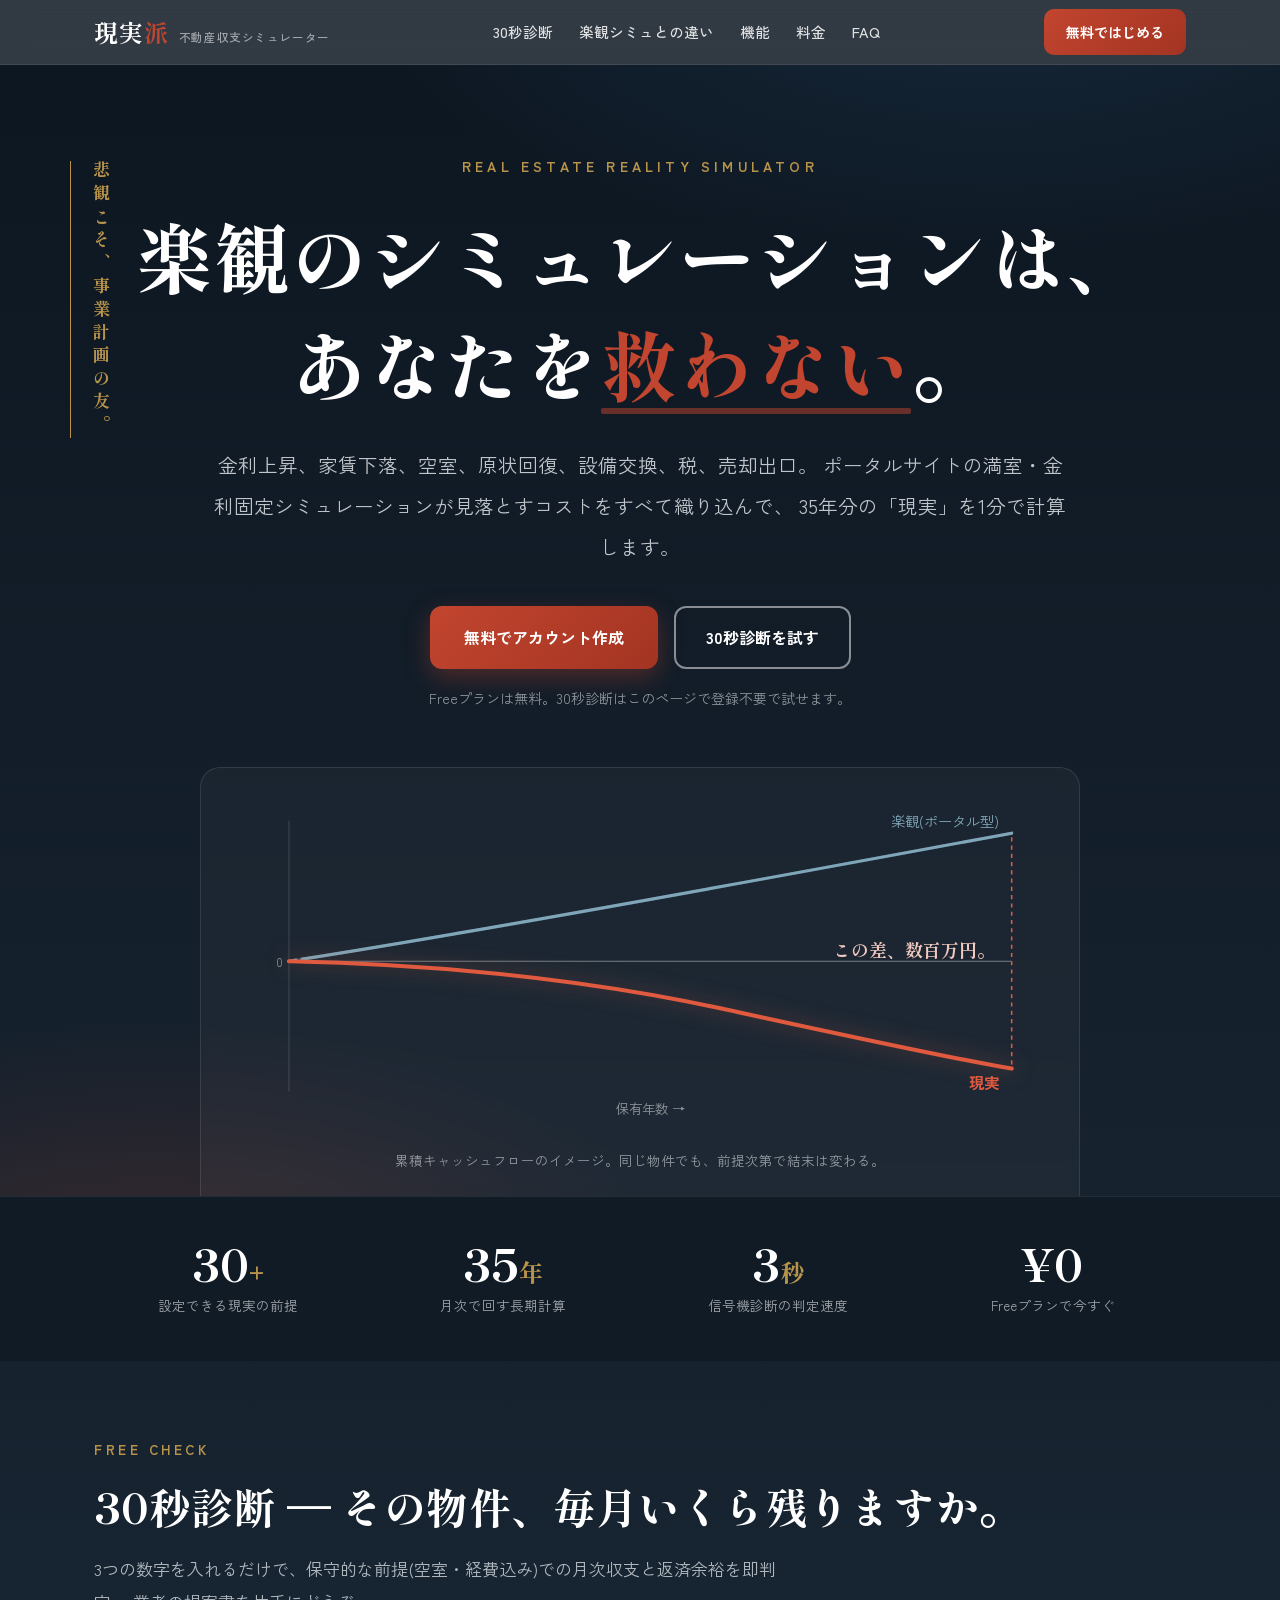
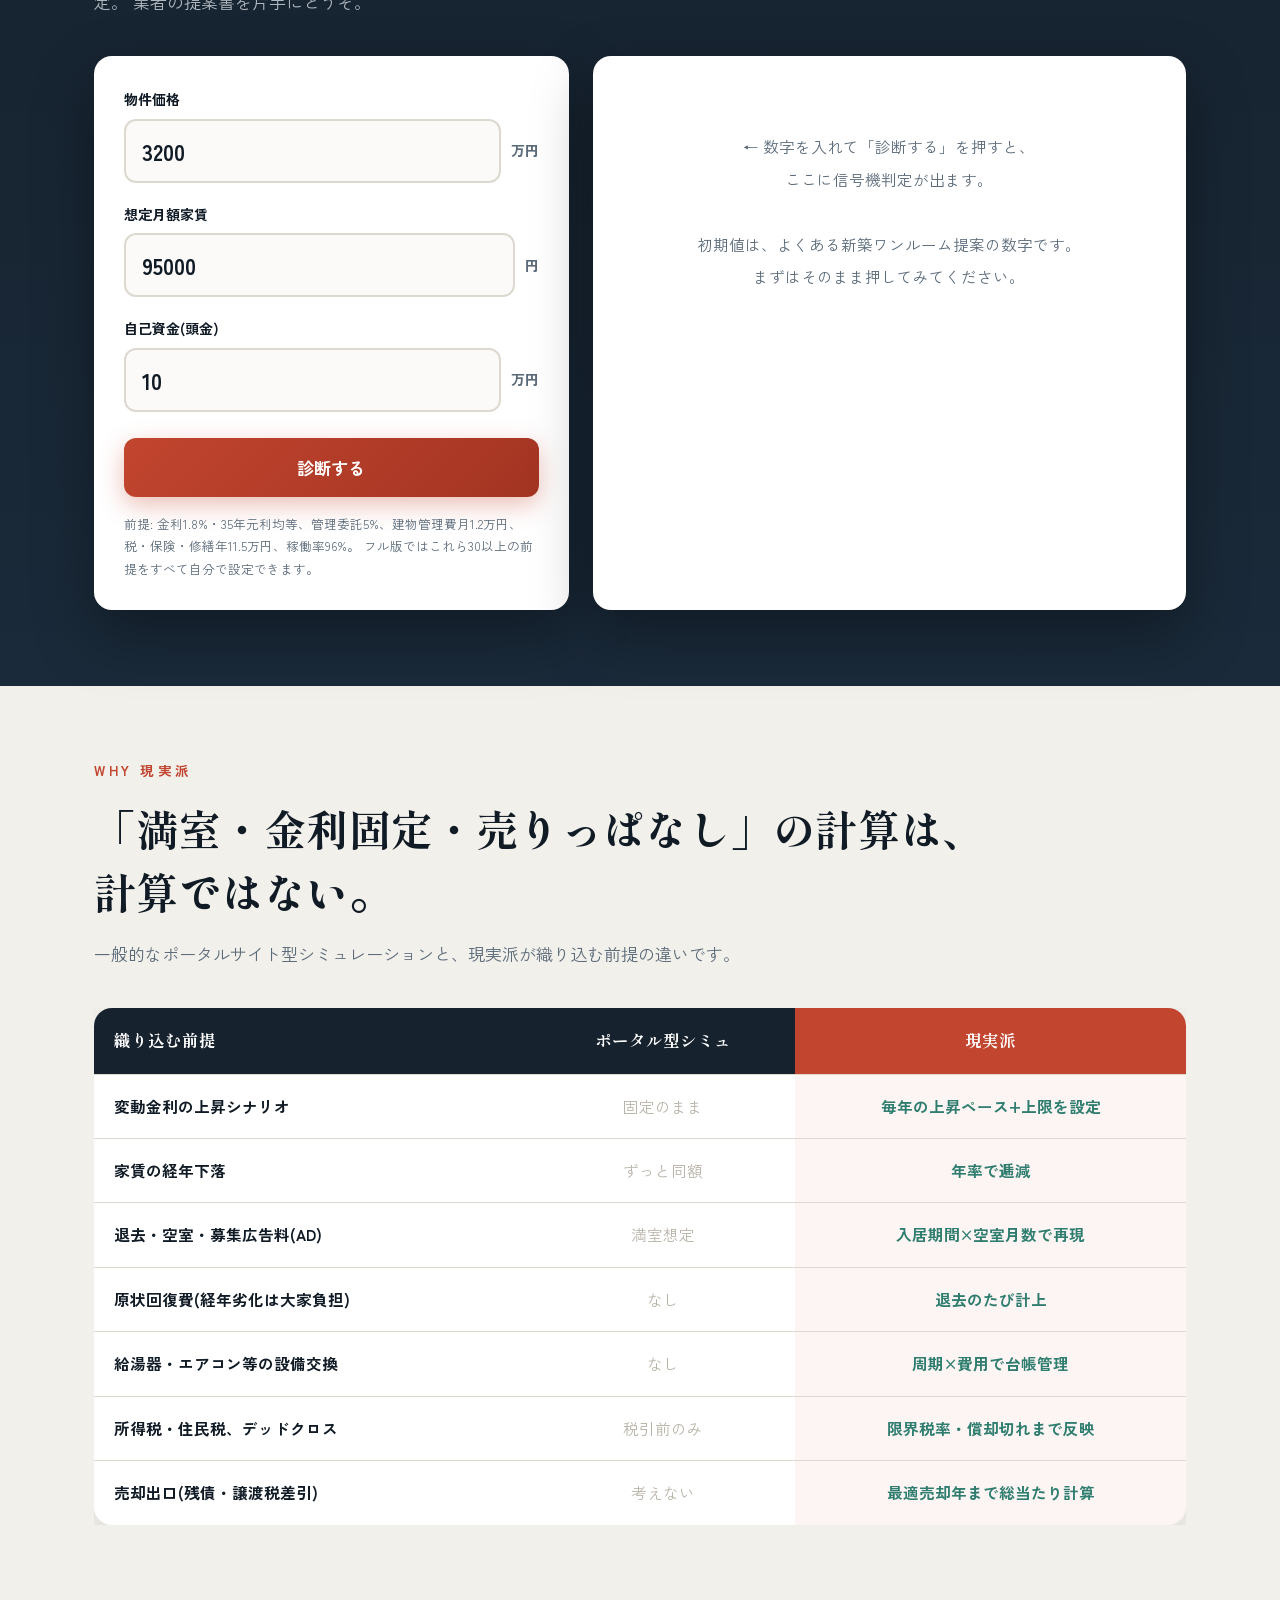
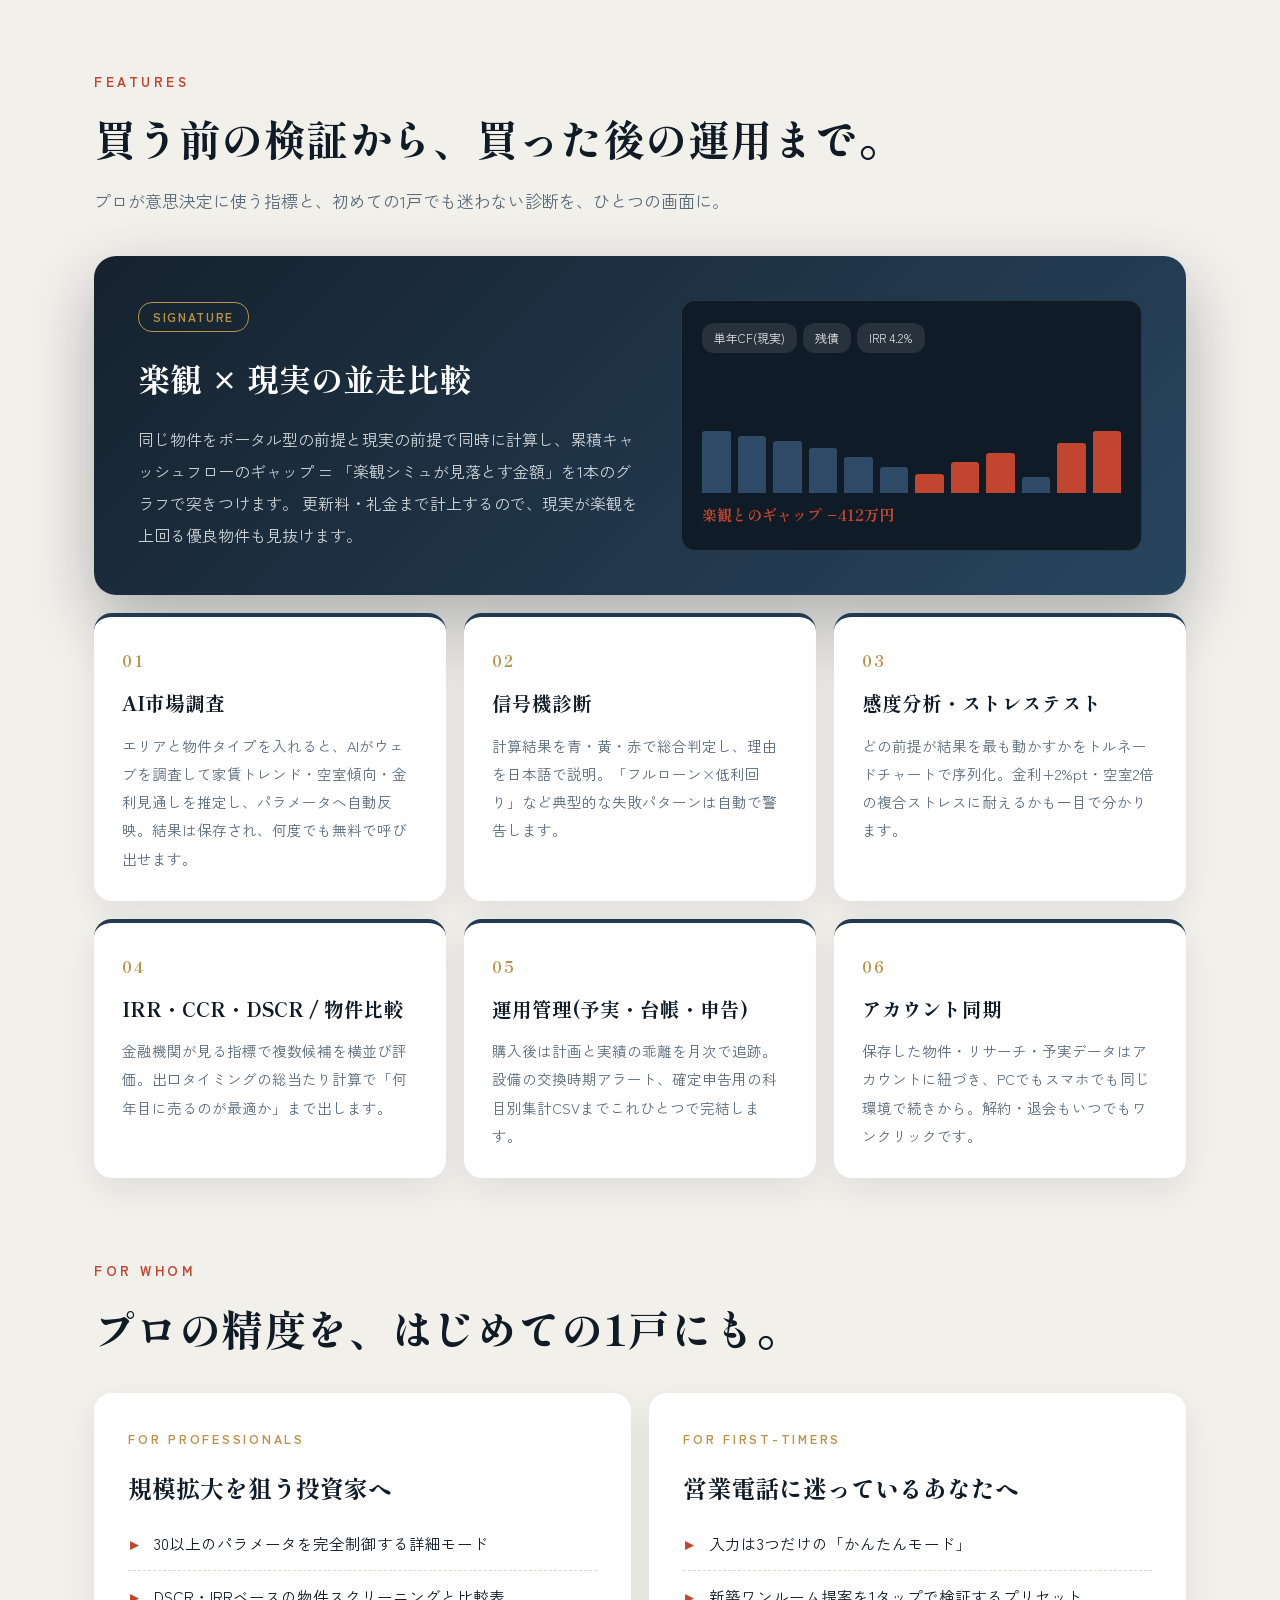
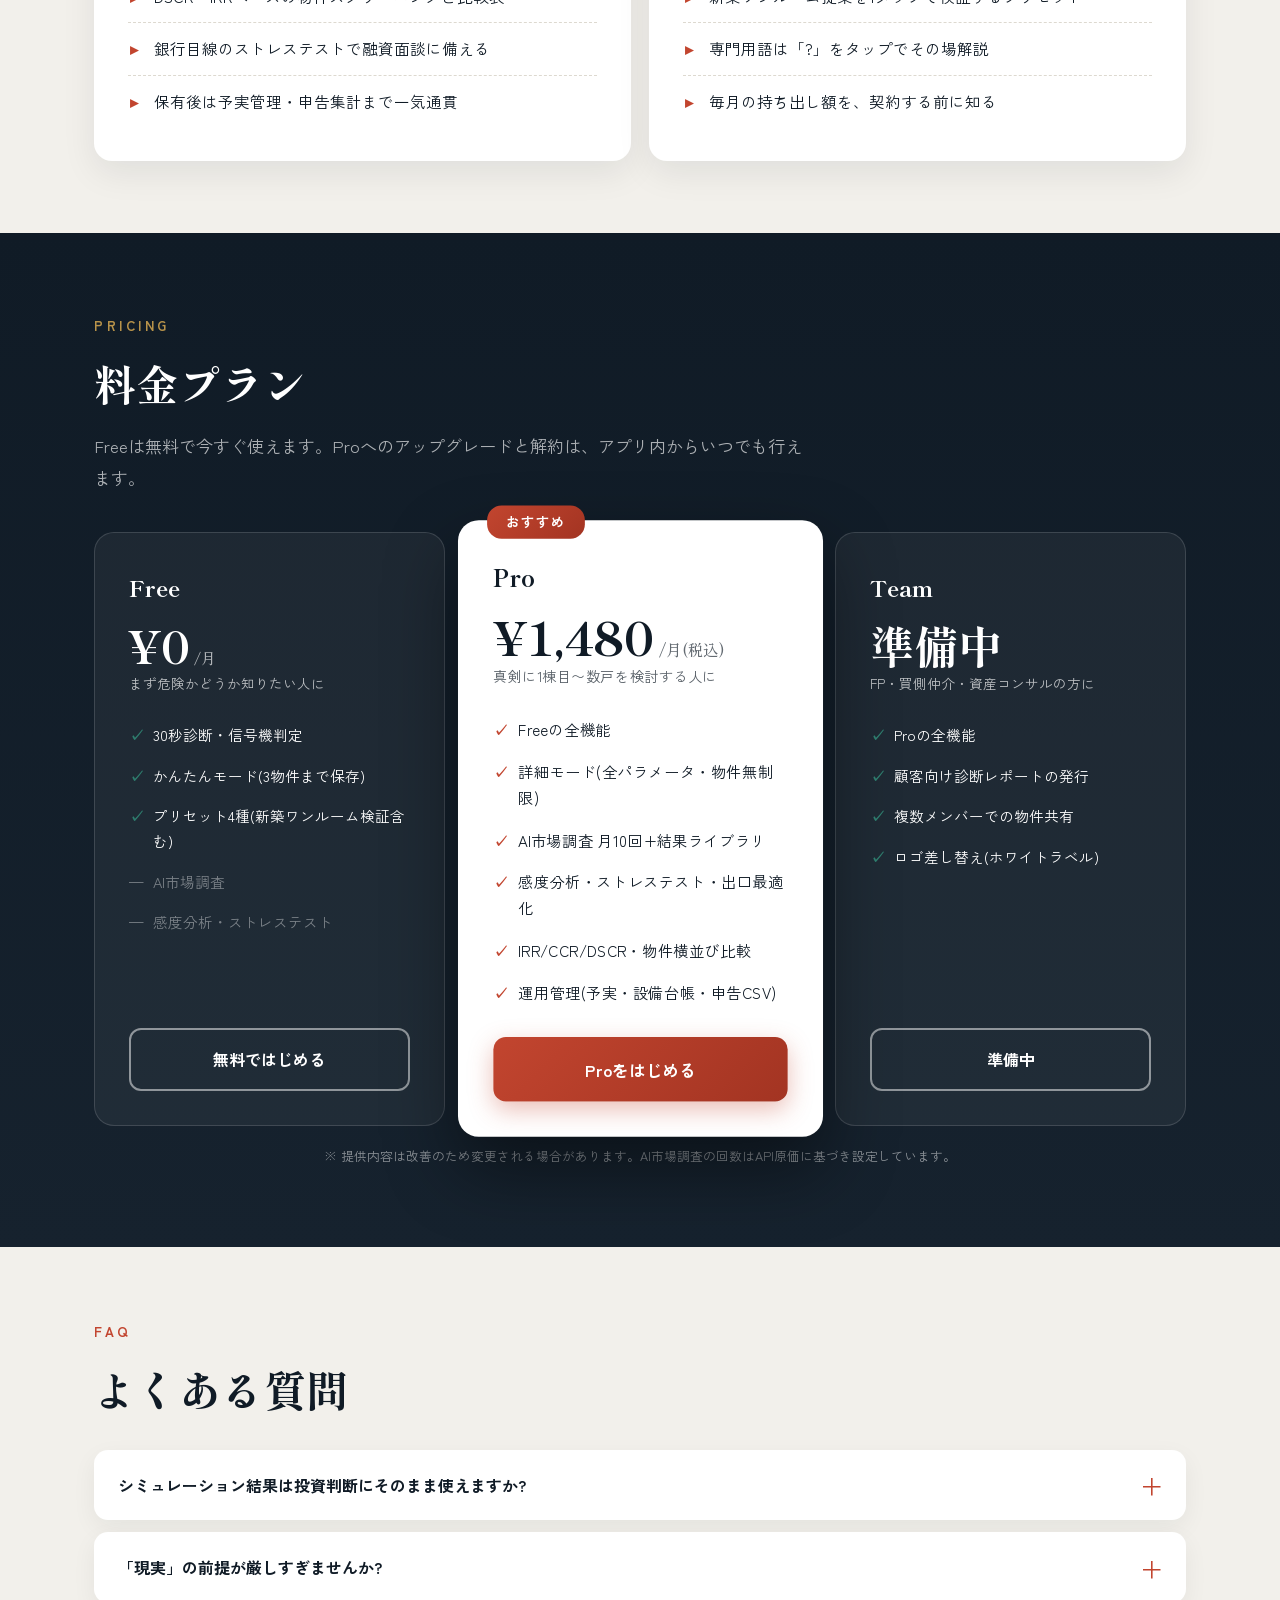
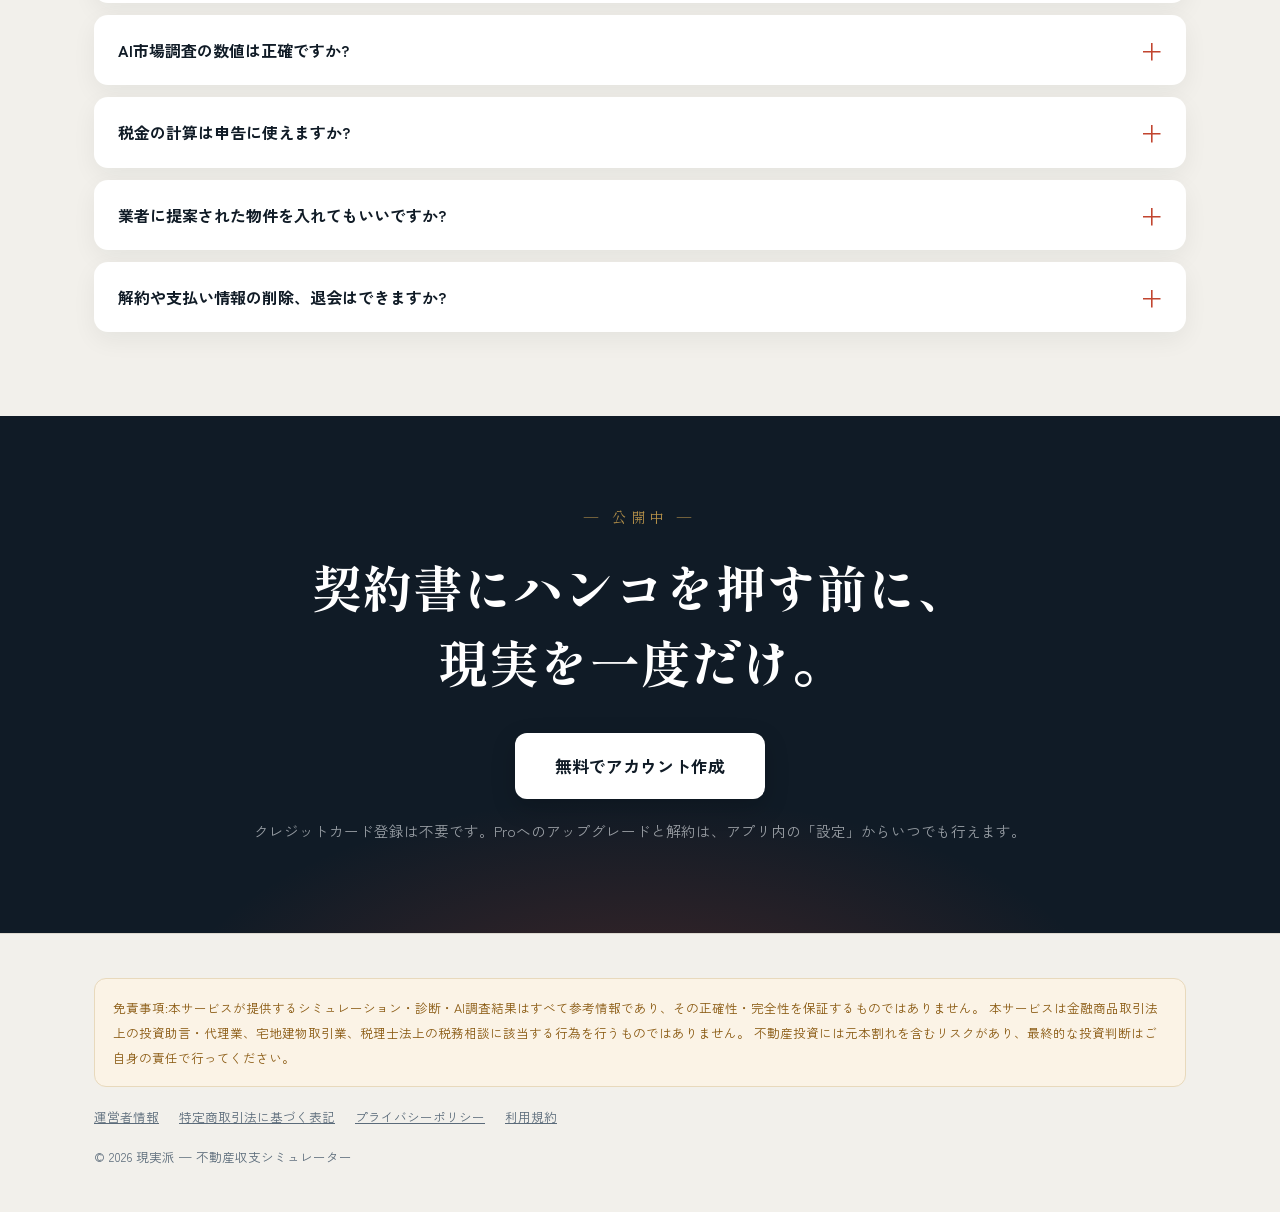
==== index.html @ a68878db "Add files via upload" ====
<!doctype html>
<html lang="ja">
<head>
<meta charset="utf-8">
<meta name="viewport" content="width=device-width, initial-scale=1">
<title>現実派 — 不動産投資の「現実」だけを計算するシミュレーター</title>
<meta name="description" content="金利上昇・家賃下落・空室・原状回復・設備交換・税・売却出口まで織り込んだ不動産投資シミュレーター。楽観シミュレーションが見落とす金額を可視化します。">
<link rel="preconnect" href="https://fonts.googleapis.com">
<link rel="preconnect" href="https://fonts.gstatic.com" crossorigin>
<link href="https://fonts.googleapis.com/css2?family=Shippori+Mincho:wght@600;700;800&family=Zen+Kaku+Gothic+New:wght@400;500;700;900&display=swap" rel="stylesheet">
<style>
:root{
  --paper:#F2F0EB; --card:#FFFFFF; --ink:#101B26; --ink2:#16222E; --sub:#5B6B7A;
  --line:#DDD9D0; --navy:#1F3A52; --red:#C2452F; --red2:#A33422; --nibi:#7FA6B8;
  --gold:#B8934A; --green:#2E7D6E; --warn:#8A5A12; --warnbg:#FBF3E6;
  --serif:"Shippori Mincho",serif;
  --sans:"Zen Kaku Gothic New","Hiragino Kaku Gothic ProN",sans-serif;
}
*,*::before,*::after{box-sizing:border-box;margin:0;padding:0}
html{scroll-behavior:smooth}
body{font-family:var(--sans);background:var(--paper);color:var(--ink);line-height:1.9;font-size:16.5px}
img,svg{max-width:100%}
a{color:var(--navy)}
.wrap{max-width:1140px;margin:0 auto;padding:0 24px}
.num{font-variant-numeric:tabular-nums}

/* ===== buttons ===== */
.btn{display:inline-block;border:none;cursor:pointer;text-decoration:none;text-align:center;
  font-family:var(--sans);font-weight:700;border-radius:12px;transition:transform .18s,box-shadow .18s,background .18s}
.btn:hover{transform:translateY(-2px)}
.btn:active{transform:translateY(0)}
.btn-r{background:linear-gradient(135deg,var(--red),var(--red2));color:#fff;
  padding:16px 34px;font-size:16px;box-shadow:0 8px 24px rgba(194,69,47,.35)}
.btn-r:hover{box-shadow:0 12px 32px rgba(194,69,47,.45)}
.btn-w{background:#fff;color:var(--ink);padding:16px 34px;font-size:16px;
  box-shadow:0 8px 24px rgba(0,0,0,.18)}
.btn-o{background:transparent;color:var(--ink);border:2px solid var(--ink);
  padding:14px 30px;font-size:16px}
.btn-od{background:transparent;color:#fff;border:2px solid rgba(255,255,255,.5);
  padding:14px 30px;font-size:16px}
.btn-od:hover{border-color:#fff}

/* ===== header ===== */
header{position:sticky;top:0;z-index:50;background:rgba(16,27,38,.85);
  backdrop-filter:blur(14px);border-bottom:1px solid rgba(255,255,255,.08)}
.hd{display:flex;align-items:center;justify-content:space-between;height:64px}
.logo{font-family:var(--serif);font-weight:800;font-size:24px;letter-spacing:.04em;
  color:#fff;text-decoration:none}
.logo b{color:var(--red)}
.logo small{font-size:11.5px;font-weight:500;color:rgba(255,255,255,.55);
  margin-left:10px;font-family:var(--sans);letter-spacing:.05em}
nav.menu{display:flex;gap:26px;font-size:14.5px}
nav.menu a{text-decoration:none;color:rgba(255,255,255,.85);font-weight:500}
nav.menu a:hover{color:#fff}
.hd .btn-r{padding:10px 22px;font-size:14px;box-shadow:none;border-radius:10px}
@media(max-width:820px){nav.menu{display:none}.logo small{display:none}}

/* ===== hero (dark) ===== */
.hero{position:relative;background:
  radial-gradient(1100px 500px at 78% -10%,rgba(31,58,82,.55),transparent 60%),
  radial-gradient(900px 480px at 12% 110%,rgba(194,69,47,.22),transparent 60%),
  linear-gradient(180deg,#0D1722 0%,var(--ink2) 100%);
  color:#F2F5F8;padding:88px 0 0;overflow:hidden}
.hero .wrap{position:relative;text-align:center}
.tate{position:absolute;left:0;top:8px;writing-mode:vertical-rl;font-family:var(--serif);
  font-weight:700;font-size:17px;letter-spacing:.36em;color:var(--gold);
  border-left:1px solid var(--gold);padding-left:14px}
.hero .eyebrow-h{font-size:14px;font-weight:700;letter-spacing:.3em;color:var(--gold);margin-bottom:22px}
h1{font-family:var(--serif);font-weight:800;font-size:clamp(38px,6.4vw,76px);
  line-height:1.42;letter-spacing:.02em;color:#fff}
h1 .x{color:var(--red);position:relative;white-space:nowrap}
h1 .x::after{content:"";position:absolute;left:0;right:0;bottom:.04em;height:.09em;
  background:var(--red);opacity:.5;border-radius:2px}
.hero .lead{margin:28px auto 0;color:rgba(242,245,248,.78);font-size:clamp(16px,1.7vw,19.5px);
  max-width:44em;line-height:2.1}
.hero-cta{margin-top:38px;display:flex;gap:16px;flex-wrap:wrap;justify-content:center}
.hero-note{margin-top:16px;font-size:14px;color:rgba(242,245,248,.55)}
.chart-stage{margin:56px auto 0;max-width:880px;background:rgba(255,255,255,.035);
  border:1px solid rgba(255,255,255,.1);border-radius:20px 20px 0 0;border-bottom:none;
  padding:28px 26px 0;backdrop-filter:blur(4px)}
.chart-stage figcaption{font-size:13.5px;color:rgba(242,245,248,.55);text-align:center;padding:12px 0 22px}
@media(max-width:900px){.tate{display:none}}

/* line draw animation */
.draw{stroke-dasharray:1200;stroke-dashoffset:1200;animation:draw 2.4s ease-out forwards}
.draw.d2{animation-delay:.5s}
@keyframes draw{to{stroke-dashoffset:0}}
.fadein{opacity:0;animation:fin .8s ease-out 2.6s forwards}
@keyframes fin{to{opacity:1}}
@media(prefers-reduced-motion:reduce){
  .draw,.draw.d2{animation:none;stroke-dashoffset:0}
  .fadein{animation:none;opacity:1}
  .rv{opacity:1 !important;transform:none !important}
}

/* ===== stats strip ===== */
.stats{background:var(--ink);color:#fff;border-top:1px solid rgba(255,255,255,.08)}
.stats .wrap{display:grid;grid-template-columns:repeat(4,1fr);gap:8px;padding:34px 24px}
.stat{text-align:center;padding:6px 8px}
.stat b{display:block;font-family:var(--serif);font-weight:800;
  font-size:clamp(30px,3.6vw,44px);color:#fff;line-height:1.2}
.stat b i{font-style:normal;color:var(--gold);font-size:.55em}
.stat span{font-size:13.5px;color:rgba(255,255,255,.6)}
@media(max-width:760px){.stats .wrap{grid-template-columns:repeat(2,1fr);row-gap:22px}}

/* ===== sections ===== */
section{padding:72px 0}
.eyebrow{font-size:13.5px;font-weight:700;letter-spacing:.26em;color:var(--red);margin-bottom:12px}
h2{font-family:var(--serif);font-weight:800;font-size:clamp(28px,3.8vw,42px);
  line-height:1.5;margin-bottom:16px;letter-spacing:.01em}
.sec-lead{color:var(--sub);max-width:42em;margin-bottom:38px;font-size:17px}
.rv{opacity:0;transform:translateY(18px);transition:opacity .7s ease,transform .7s ease}
.rv.in{opacity:1;transform:none}

/* ===== diagnosis ===== */
#shindan{background:linear-gradient(180deg,var(--ink2),#1A2A3A);color:#EAF0F5;padding:76px 0}
#shindan .eyebrow{color:var(--gold)}
#shindan h2{color:#fff}
#shindan .sec-lead{color:rgba(234,240,245,.72)}
.diag-grid{display:grid;grid-template-columns:1fr 1.25fr;gap:24px;align-items:stretch}
@media(max-width:860px){.diag-grid{grid-template-columns:1fr}}
.diag-form,.diag-result{background:#fff;color:var(--ink);border-radius:18px;padding:30px;
  box-shadow:0 24px 60px rgba(0,0,0,.35)}
.diag-form label{display:block;font-size:14px;font-weight:700;color:var(--ink);margin:18px 0 6px}
.diag-form label:first-of-type{margin-top:0}
.in-row{display:flex;align-items:center;gap:10px}
.in-row input{flex:1;font-family:var(--sans);font-size:22px;font-weight:700;padding:14px 16px;
  border:2px solid var(--line);border-radius:12px;background:#FBFAF8;color:var(--ink);
  font-variant-numeric:tabular-nums;width:100%}
.in-row input:focus{outline:none;border-color:var(--navy)}
.in-row span{font-size:14px;color:var(--sub);white-space:nowrap;font-weight:700}
.diag-form .btn{width:100%;margin-top:26px;padding:17px;font-size:17px}
.diag-form .asm{font-size:12.5px;color:var(--sub);margin-top:16px;line-height:1.8}
.lights{display:flex;gap:16px;align-items:center;margin-bottom:16px}
.light{width:40px;height:40px;border-radius:50%;background:#E8E4DC;border:1px solid var(--line);transition:all .3s}
.light.on-g{background:var(--green);box-shadow:0 0 0 6px rgba(46,125,110,.18)}
.light.on-y{background:#D99A2B;box-shadow:0 0 0 6px rgba(217,154,43,.18)}
.light.on-r{background:var(--red);box-shadow:0 0 0 6px rgba(194,69,47,.2)}
.verdict{font-family:var(--serif);font-weight:800;font-size:30px}
.diag-kpis{display:flex;gap:26px;flex-wrap:wrap;margin:16px 0;font-size:14px;color:var(--sub)}
.diag-kpis b{font-size:24px;display:block;margin-top:2px}
.diag-msg{font-size:15.5px;line-height:2}
.diag-flags{margin-top:12px;font-size:14px;line-height:2}
.diag-flags .f-r{color:var(--red);font-weight:700}
.diag-flags .f-y{color:var(--warn);font-weight:700}
.diag-more{margin-top:18px;padding-top:16px;border-top:1px dashed var(--line);font-size:13.5px;color:var(--sub)}
.diag-empty{color:var(--sub);font-size:15.5px;padding:44px 10px;text-align:center;line-height:2.1}

/* ===== compare table ===== */
.cmp{width:100%;border-collapse:collapse;background:var(--card);border-radius:18px;
  overflow:hidden;font-size:15.5px;box-shadow:0 16px 44px rgba(16,27,38,.1)}
.cmp th,.cmp td{padding:17px 20px;border-bottom:1px solid var(--line);text-align:center}
.cmp th{font-family:var(--serif);font-size:16.5px}
.cmp td:first-child,.cmp th:first-child{text-align:left;font-weight:700}
.cmp thead th{background:var(--ink2);color:#fff}
.cmp thead th.hl{background:var(--red);color:#fff}
.cmp .ok{color:var(--green);font-weight:700}
.cmp .ng{color:#B9B4A9}
.cmp td.hl{background:rgba(194,69,47,.05)}
.cmp tr:last-child td{border-bottom:none}

/* ===== features ===== */
.feat-hero{background:linear-gradient(135deg,var(--ink2) 0%,#28455F 100%);color:#fff;
  border-radius:22px;padding:44px;display:grid;grid-template-columns:1.1fr 1fr;gap:36px;
  align-items:center;box-shadow:0 26px 64px rgba(16,27,38,.3);margin-bottom:18px}
.feat-hero h3{font-family:var(--serif);font-size:clamp(24px,2.8vw,32px);font-weight:800;margin-bottom:14px}
.feat-hero p{font-size:16px;color:rgba(255,255,255,.78);line-height:2}
.feat-hero .tag{display:inline-block;font-size:12px;font-weight:700;color:var(--gold);
  border:1px solid var(--gold);border-radius:14px;padding:3px 14px;margin-bottom:16px;letter-spacing:.14em}
.mock{background:#0F1B26;border-radius:14px;padding:20px;border:1px solid rgba(255,255,255,.12)}
.mock .bar-row{display:flex;align-items:flex-end;gap:7px;height:120px;margin:14px 0 6px}
.mock .bar{flex:1;border-radius:3px 3px 0 0;background:#2E4A66}
.mock .bar.neg{background:var(--red)}
.mock .chip{display:inline-block;font-size:12px;padding:4px 12px;border-radius:12px;
  background:rgba(255,255,255,.1);margin:0 6px 6px 0;color:rgba(255,255,255,.85)}
.mock .gapline{font-family:var(--serif);color:var(--red);font-weight:700;font-size:15px;margin-top:8px}
@media(max-width:860px){.feat-hero{grid-template-columns:1fr;padding:30px}}
.feat-grid{display:grid;grid-template-columns:repeat(3,1fr);gap:18px}
@media(max-width:900px){.feat-grid{grid-template-columns:repeat(2,1fr)}}
@media(max-width:580px){.feat-grid{grid-template-columns:1fr}}
.feat{background:var(--card);border-radius:18px;padding:28px;
  box-shadow:0 12px 34px rgba(16,27,38,.08);border-top:4px solid var(--navy);
  transition:transform .2s,box-shadow .2s}
.feat:hover{transform:translateY(-4px);box-shadow:0 20px 44px rgba(16,27,38,.14)}
.feat .no{font-family:var(--serif);font-weight:800;font-size:15px;color:var(--gold);letter-spacing:.1em}
.feat h3{font-family:var(--serif);font-size:19.5px;margin:8px 0 10px;font-weight:800}
.feat p{font-size:14.5px;color:var(--sub);line-height:1.95}

/* ===== audience ===== */
.aud{display:grid;grid-template-columns:1fr 1fr;gap:18px}
@media(max-width:780px){.aud{grid-template-columns:1fr}}
.aud-card{background:var(--card);border-radius:18px;padding:34px;
  box-shadow:0 12px 34px rgba(16,27,38,.08)}
.aud-card h3{font-family:var(--serif);font-size:24px;margin-bottom:8px;font-weight:800}
.aud-card .who{font-size:12.5px;font-weight:700;letter-spacing:.22em;color:var(--gold);margin-bottom:14px}
.aud-card ul{list-style:none;font-size:15.5px}
.aud-card li{padding:11px 0 11px 26px;position:relative;border-bottom:1px dashed var(--line)}
.aud-card li:last-child{border-bottom:none}
.aud-card li::before{content:"▸";position:absolute;left:2px;color:var(--red);font-weight:700}

/* ===== pricing (dark) ===== */
#ryokin{background:linear-gradient(180deg,var(--ink) 0%,var(--ink2) 100%);color:#fff;padding:80px 0}
#ryokin .eyebrow{color:var(--gold)}
#ryokin h2{color:#fff}
#ryokin .sec-lead{color:rgba(255,255,255,.65)}
.price-grid{display:grid;grid-template-columns:repeat(3,1fr);gap:20px;align-items:stretch}
@media(max-width:860px){.price-grid{grid-template-columns:1fr;max-width:460px;margin:0 auto}}
.plan{background:rgba(255,255,255,.05);border:1px solid rgba(255,255,255,.14);
  border-radius:20px;padding:34px;display:flex;flex-direction:column;color:#fff}
.plan.featured{background:#fff;color:var(--ink);border:none;position:relative;
  box-shadow:0 30px 70px rgba(0,0,0,.45);transform:scale(1.04)}
.plan.featured::before{content:"おすすめ";position:absolute;top:-14px;left:28px;
  background:linear-gradient(135deg,var(--red),var(--red2));color:#fff;font-size:12.5px;
  font-weight:700;padding:4px 18px;border-radius:14px;letter-spacing:.12em}
.plan h3{font-family:var(--serif);font-size:22px;font-weight:800}
.plan .pr{font-family:var(--serif);font-weight:800;font-size:44px;margin:12px 0 2px;line-height:1.1}
.plan .pr small{font-size:15px;font-weight:500;opacity:.65}
.plan .for{font-size:13.5px;opacity:.7;margin-bottom:18px}
.plan ul{list-style:none;font-size:14.5px;flex:1}
.plan li{padding:8px 0 8px 24px;position:relative;line-height:1.7}
.plan li::before{content:"✓";position:absolute;left:0;color:var(--green);font-weight:900}
.plan.featured li::before{color:var(--red)}
.plan li.no{opacity:.4}
.plan li.no::before{content:"—";color:currentColor}
.plan .btn{margin-top:22px}
.price-note{font-size:12.5px;color:rgba(255,255,255,.5);margin-top:18px;text-align:center}

/* ===== faq ===== */
.faq details{background:var(--card);border-radius:14px;margin-bottom:12px;overflow:hidden;
  box-shadow:0 8px 24px rgba(16,27,38,.06)}
.faq summary{cursor:pointer;padding:20px 24px;font-weight:700;font-size:16px;list-style:none;
  position:relative;padding-right:48px}
.faq summary::after{content:"+";position:absolute;right:22px;top:50%;transform:translateY(-50%);
  font-size:26px;color:var(--red);font-weight:400}
.faq details[open] summary::after{content:"−"}
.faq .a{padding:0 24px 20px;font-size:15px;color:var(--sub);line-height:2}

/* ===== cta band ===== */
#join{background:
  radial-gradient(800px 400px at 50% 120%,rgba(194,69,47,.28),transparent 60%),
  var(--ink);color:#F2F5F8;text-align:center;padding:88px 0}
#join h2{color:#fff;font-size:clamp(30px,4.4vw,50px)}
#join .tate-h{font-family:var(--serif);color:var(--gold);letter-spacing:.34em;font-size:14px;margin-bottom:18px}
.join-form{display:flex;gap:12px;justify-content:center;margin-top:34px;flex-wrap:wrap}
.join-msg{font-size:14.5px;margin-top:18px;color:rgba(242,245,248,.6)}

/* ===== footer ===== */
footer{border-top:1px solid var(--line);padding:44px 0;font-size:12.5px;color:var(--sub)}
footer .links{display:flex;gap:20px;margin-bottom:16px;flex-wrap:wrap}
footer .links a{color:var(--sub)}
footer .disc{background:var(--warnbg);border:1px solid #E8D9BC;color:var(--warn);
  border-radius:12px;padding:16px 18px;line-height:2;margin-bottom:18px}
</style>
</head>
<body>

<header>
  <div class="wrap hd">
    <a class="logo" href="#">現実<b>派</b><small>不動産収支シミュレーター</small></a>
    <nav class="menu">
      <a href="#shindan">30秒診断</a>
      <a href="#chigai">楽観シミュとの違い</a>
      <a href="#kinou">機能</a>
      <a href="#ryokin">料金</a>
      <a href="#faq">FAQ</a>
    </nav>
    <a class="btn btn-r" href="https://realsim-app.vercel.app">無料ではじめる</a>
  </div>
</header>

<!-- hero -->
<div class="hero">
  <div class="wrap">
    <div class="tate">悲観こそ、事業計画の友。</div>
    <p class="eyebrow-h">REAL ESTATE REALITY SIMULATOR</p>
    <h1>楽観のシミュレーションは、<br>あなたを<span class="x">救わない</span>。</h1>
    <p class="lead">金利上昇、家賃下落、空室、原状回復、設備交換、税、売却出口。
    ポータルサイトの満室・金利固定シミュレーションが見落とすコストをすべて織り込んで、
    35年分の「現実」を1分で計算します。</p>
    <div class="hero-cta">
      <a class="btn btn-r" href="https://realsim-app.vercel.app">無料でアカウント作成</a>
      <a class="btn btn-od" href="#shindan">30秒診断を試す</a>
    </div>
    <p class="hero-note">Freeプランは無料。30秒診断はこのページで登録不要で試せます。</p>
    <figure class="chart-stage">
      <svg viewBox="0 0 800 320" role="img" aria-label="楽観シナリオと現実シナリオの累積キャッシュフローが年々乖離していくグラフ">
        <line x1="60" y1="160" x2="760" y2="160" stroke="rgba(255,255,255,.4)" stroke-width="1"/>
        <line x1="60" y1="24"  x2="60"  y2="286" stroke="rgba(255,255,255,.15)" stroke-width="1"/>
        <text x="54" y="166" font-size="12" fill="rgba(255,255,255,.5)" text-anchor="end">0</text>
        <text x="410" y="308" font-size="13" fill="rgba(255,255,255,.5)" text-anchor="middle">保有年数 →</text>
        <path class="draw" d="M60,160 C240,132 480,88 760,36" fill="none"
              stroke="#7FA6B8" stroke-width="3" stroke-linecap="round" style="stroke-dasharray:7 6,1200"/>
        <path class="draw" d="M60,160 C240,132 480,88 760,36" fill="none"
              stroke="#7FA6B8" stroke-width="3" stroke-linecap="round" opacity=".3"/>
        <path class="draw d2" d="M60,160 C200,163 340,176 480,206 C590,230 690,252 760,264" fill="none"
              stroke="#E05A40" stroke-width="4" stroke-linecap="round"
              style="filter:drop-shadow(0 0 10px rgba(224,90,64,.5))"/>
        <g class="fadein">
          <line x1="760" y1="40" x2="760" y2="260" stroke="#E05A40" stroke-width="1.5" stroke-dasharray="4 4"/>
          <text x="748" y="30" font-size="14" fill="#7FA6B8" text-anchor="end">楽観(ポータル型)</text>
          <text x="748" y="284" font-size="15" fill="#E05A40" text-anchor="end" font-weight="700">現実</text>
          <text x="744" y="156" font-size="17" fill="#F2C9C0" text-anchor="end"
                font-family="Shippori Mincho,serif" font-weight="700">この差、数百万円。</text>
        </g>
      </svg>
      <figcaption>累積キャッシュフローのイメージ。同じ物件でも、前提次第で結末は変わる。</figcaption>
    </figure>
  </div>
</div>

<!-- stats -->
<div class="stats">
  <div class="wrap">
    <div class="stat rv"><b>30<i>+</i></b><span>設定できる現実の前提</span></div>
    <div class="stat rv"><b>35<i>年</i></b><span>月次で回す長期計算</span></div>
    <div class="stat rv"><b>3<i>秒</i></b><span>信号機診断の判定速度</span></div>
    <div class="stat rv"><b>¥0</b><span>Freeプランで今すぐ</span></div>
  </div>
</div>

<!-- 30秒診断 -->
<section id="shindan">
  <div class="wrap">
    <p class="eyebrow rv">FREE CHECK</p>
    <h2 class="rv">30秒診断 — その物件、毎月いくら残りますか。</h2>
    <p class="sec-lead rv">3つの数字を入れるだけで、保守的な前提(空室・経費込み)での月次収支と返済余裕を即判定。
    業者の提案書を片手にどうぞ。</p>
    <div class="diag-grid rv">
      <div class="diag-form">
        <label for="d-price">物件価格</label>
        <div class="in-row"><input id="d-price" type="number" value="3200" step="50" min="100" autocomplete="off"><span>万円</span></div>
        <label for="d-rent">想定月額家賃</label>
        <div class="in-row"><input id="d-rent" type="number" value="95000" step="1000" min="10000" autocomplete="off"><span>円</span></div>
        <label for="d-down">自己資金(頭金)</label>
        <div class="in-row"><input id="d-down" type="number" value="10" step="50" min="0" autocomplete="off"><span>万円</span></div>
        <button class="btn btn-r" id="d-run">診断する</button>
        <p class="asm">前提: 金利1.8%・35年元利均等、管理委託5%、建物管理費月1.2万円、税・保険・修繕年11.5万円、稼働率96%。
        フル版ではこれら30以上の前提をすべて自分で設定できます。</p>
      </div>
      <div class="diag-result" id="d-result">
        <div class="diag-empty">← 数字を入れて「診断する」を押すと、<br>ここに信号機判定が出ます。<br><br>
        初期値は、よくある新築ワンルーム提案の数字です。<br>まずはそのまま押してみてください。</div>
      </div>
    </div>
  </div>
</section>

<!-- 違い -->
<section id="chigai">
  <div class="wrap">
    <p class="eyebrow rv">WHY 現実派</p>
    <h2 class="rv">「満室・金利固定・売りっぱなし」の計算は、<br>計算ではない。</h2>
    <p class="sec-lead rv">一般的なポータルサイト型シミュレーションと、現実派が織り込む前提の違いです。</p>
    <div class="rv" style="overflow-x:auto">
      <table class="cmp">
        <thead><tr><th style="width:40%">織り込む前提</th><th>ポータル型シミュ</th><th class="hl">現実派</th></tr></thead>
        <tbody>
          <tr><td>変動金利の上昇シナリオ</td><td class="ng">固定のまま</td><td class="ok hl">毎年の上昇ペース+上限を設定</td></tr>
          <tr><td>家賃の経年下落</td><td class="ng">ずっと同額</td><td class="ok hl">年率で逓減</td></tr>
          <tr><td>退去・空室・募集広告料(AD)</td><td class="ng">満室想定</td><td class="ok hl">入居期間×空室月数で再現</td></tr>
          <tr><td>原状回復費(経年劣化は大家負担)</td><td class="ng">なし</td><td class="ok hl">退去のたび計上</td></tr>
          <tr><td>給湯器・エアコン等の設備交換</td><td class="ng">なし</td><td class="ok hl">周期×費用で台帳管理</td></tr>
          <tr><td>所得税・住民税、デッドクロス</td><td class="ng">税引前のみ</td><td class="ok hl">限界税率・償却切れまで反映</td></tr>
          <tr><td>売却出口(残債・譲渡税差引)</td><td class="ng">考えない</td><td class="ok hl">最適売却年まで総当たり計算</td></tr>
        </tbody>
      </table>
    </div>
  </div>
</section>

<!-- 機能 -->
<section id="kinou">
  <div class="wrap">
    <p class="eyebrow rv">FEATURES</p>
    <h2 class="rv">買う前の検証から、買った後の運用まで。</h2>
    <p class="sec-lead rv">プロが意思決定に使う指標と、初めての1戸でも迷わない診断を、ひとつの画面に。</p>

    <div class="feat-hero rv">
      <div>
        <span class="tag">SIGNATURE</span>
        <h3>楽観 × 現実の並走比較</h3>
        <p>同じ物件をポータル型の前提と現実の前提で同時に計算し、累積キャッシュフローのギャップ =
        「楽観シミュが見落とす金額」を1本のグラフで突きつけます。
        更新料・礼金まで計上するので、現実が楽観を上回る優良物件も見抜けます。</p>
      </div>
      <div class="mock" aria-hidden="true">
        <span class="chip">単年CF(現実)</span><span class="chip">残債</span><span class="chip num">IRR 4.2%</span>
        <div class="bar-row">
          <div class="bar" style="height:52%"></div><div class="bar" style="height:48%"></div>
          <div class="bar" style="height:44%"></div><div class="bar" style="height:38%"></div>
          <div class="bar" style="height:30%"></div><div class="bar" style="height:22%"></div>
          <div class="bar neg" style="height:16%"></div><div class="bar neg" style="height:26%"></div>
          <div class="bar neg" style="height:34%"></div><div class="bar" style="height:14%"></div>
          <div class="bar neg" style="height:42%"></div><div class="bar neg" style="height:52%"></div>
        </div>
        <div class="gapline">楽観とのギャップ −412万円</div>
      </div>
    </div>

    <div class="feat-grid">
      <div class="feat rv"><span class="no">01</span><h3>AI市場調査</h3>
        <p>エリアと物件タイプを入れると、AIがウェブを調査して家賃トレンド・空室傾向・金利見通しを推定し、パラメータへ自動反映。結果は保存され、何度でも無料で呼び出せます。</p></div>
      <div class="feat rv"><span class="no">02</span><h3>信号機診断</h3>
        <p>計算結果を青・黄・赤で総合判定し、理由を日本語で説明。「フルローン×低利回り」など典型的な失敗パターンは自動で警告します。</p></div>
      <div class="feat rv"><span class="no">03</span><h3>感度分析・ストレステスト</h3>
        <p>どの前提が結果を最も動かすかをトルネードチャートで序列化。金利+2%pt・空室2倍の複合ストレスに耐えるかも一目で分かります。</p></div>
      <div class="feat rv"><span class="no">04</span><h3>IRR・CCR・DSCR / 物件比較</h3>
        <p>金融機関が見る指標で複数候補を横並び評価。出口タイミングの総当たり計算で「何年目に売るのが最適か」まで出します。</p></div>
      <div class="feat rv"><span class="no">05</span><h3>運用管理(予実・台帳・申告)</h3>
        <p>購入後は計画と実績の乖離を月次で追跡。設備の交換時期アラート、確定申告用の科目別集計CSVまでこれひとつで完結します。</p></div>
      <div class="feat rv"><span class="no">06</span><h3>アカウント同期</h3>
        <p>保存した物件・リサーチ・予実データはアカウントに紐づき、PCでもスマホでも同じ環境で続きから。解約・退会もいつでもワンクリックです。</p></div>
    </div>
  </div>
</section>

<!-- audience -->
<section style="padding-top:8px">
  <div class="wrap">
    <p class="eyebrow rv">FOR WHOM</p>
    <h2 class="rv">プロの精度を、はじめての1戸にも。</h2>
    <div class="aud" style="margin-top:34px">
      <div class="aud-card rv">
        <p class="who">FOR PROFESSIONALS</p>
        <h3>規模拡大を狙う投資家へ</h3>
        <ul>
          <li>30以上のパラメータを完全制御する詳細モード</li>
          <li>DSCR・IRRベースの物件スクリーニングと比較表</li>
          <li>銀行目線のストレステストで融資面談に備える</li>
          <li>保有後は予実管理・申告集計まで一気通貫</li>
        </ul>
      </div>
      <div class="aud-card rv">
        <p class="who">FOR FIRST-TIMERS</p>
        <h3>営業電話に迷っているあなたへ</h3>
        <ul>
          <li>入力は3つだけの「かんたんモード」</li>
          <li>新築ワンルーム提案を1タップで検証するプリセット</li>
          <li>専門用語は「?」をタップでその場解説</li>
          <li>毎月の持ち出し額を、契約する前に知る</li>
        </ul>
      </div>
    </div>
  </div>
</section>

<!-- pricing -->
<section id="ryokin">
  <div class="wrap">
    <p class="eyebrow rv">PRICING</p>
    <h2 class="rv">料金プラン</h2>
    <p class="sec-lead rv">Freeは無料で今すぐ使えます。Proへのアップグレードと解約は、アプリ内からいつでも行えます。</p>
    <div class="price-grid">
      <div class="plan rv">
        <h3>Free</h3>
        <p class="pr">¥0<small> /月</small></p>
        <p class="for">まず危険かどうか知りたい人に</p>
        <ul>
          <li>30秒診断・信号機判定</li>
          <li>かんたんモード(3物件まで保存)</li>
          <li>プリセット4種(新築ワンルーム検証含む)</li>
          <li class="no">AI市場調査</li>
          <li class="no">感度分析・ストレステスト</li>
        </ul>
        <a class="btn btn-od" href="https://realsim-app.vercel.app">無料ではじめる</a>
      </div>
      <div class="plan featured rv">
        <h3>Pro</h3>
        <p class="pr">¥1,480<small> /月(税込)</small></p>
        <p class="for">真剣に1棟目〜数戸を検討する人に</p>
        <ul>
          <li>Freeの全機能</li>
          <li>詳細モード(全パラメータ・物件無制限)</li>
          <li>AI市場調査 月10回+結果ライブラリ</li>
          <li>感度分析・ストレステスト・出口最適化</li>
          <li>IRR/CCR/DSCR・物件横並び比較</li>
          <li>運用管理(予実・設備台帳・申告CSV)</li>
        </ul>
        <a class="btn btn-r" href="https://realsim-app.vercel.app">Proをはじめる</a>
      </div>
      <div class="plan rv">
        <h3>Team</h3>
        <p class="pr">準備中</p>
        <p class="for">FP・買側仲介・資産コンサルの方に</p>
        <ul>
          <li>Proの全機能</li>
          <li>顧客向け診断レポートの発行</li>
          <li>複数メンバーでの物件共有</li>
          <li>ロゴ差し替え(ホワイトラベル)</li>
        </ul>
        <a class="btn btn-od" href="#join">準備中</a>
      </div>
    </div>
    <p class="price-note rv">※ 提供内容は改善のため変更される場合があります。AI市場調査の回数はAPI原価に基づき設定しています。</p>
  </div>
</section>

<!-- faq -->
<section id="faq">
  <div class="wrap">
    <p class="eyebrow rv">FAQ</p>
    <h2 class="rv">よくある質問</h2>
    <div class="faq rv" style="margin-top:30px">
      <details>
        <summary>シミュレーション結果は投資判断にそのまま使えますか?</summary>
        <p class="a">いいえ。本サービスはユーザーが設定した前提に基づく試算を提供するもので、特定の物件の購入を推奨・助言するものではありません。実際の投資判断は、レントロール・登記・管理規約・重要事項調査報告書などの一次資料を確認のうえ、ご自身の責任で行ってください。</p>
      </details>
      <details>
        <summary>「現実」の前提が厳しすぎませんか?</summary>
        <p class="a">前提はすべて自分で変更できます。現実派の初期値は「この条件でも黒字なら買える」という保守側に寄せてあり、楽観側に外れた入力には注意が表示されます。厳しめの前提で生き残る物件だけを買う、が私たちの思想です。</p>
      </details>
      <details>
        <summary>AI市場調査の数値は正確ですか?</summary>
        <p class="a">AIがウェブ上の公開情報を調査して推定した参考値であり、正確性を保証するものではありません。推定根拠の要約と参照元を併記しますので、妥当性を確認のうえご利用ください。</p>
      </details>
      <details>
        <summary>税金の計算は申告に使えますか?</summary>
        <p class="a">税計算は限界税率による簡易計算で、個別の税務相談・税務代理に代わるものではありません。申告にあたっては税理士または税務署にご確認ください。科目別集計CSVは、その準備を楽にするための機能です。</p>
      </details>
      <details>
        <summary>業者に提案された物件を入れてもいいですか?</summary>
        <p class="a">むしろそのために作りました。提案書の物件価格・想定家賃・頭金を30秒診断に入れるだけで、毎月の持ち出しの有無と返済余裕が分かります。契約前に、一度だけ立ち止まってください。</p>
      </details>
      <details>
        <summary>解約や支払い情報の削除、退会はできますか?</summary>
        <p class="a">はい。アプリにログイン後、ヘッダーの「設定」から、サブスクリプションの解約・支払い方法(カード情報)の変更や削除・パスワード変更・アカウントの完全削除がいつでも行えます。解約後も現在の請求期間の終了まではPro機能をご利用いただけます。</p>
      </details>
    </div>
  </div>
</section>

<!-- join -->
<section id="join">
  <div class="wrap">
    <p class="tate-h">― 公開中 ―</p>
    <h2>契約書にハンコを押す前に、<br>現実を一度だけ。</h2>
    <div class="join-form">
      <a class="btn btn-w" href="https://realsim-app.vercel.app" style="font-size:17px;padding:17px 40px">無料でアカウント作成</a>
    </div>
    <p class="join-msg">クレジットカード登録は不要です。Proへのアップグレードと解約は、アプリ内の「設定」からいつでも行えます。</p>
  </div>
</section>

<footer>
  <div class="wrap">
    <div class="disc">
      免責事項:本サービスが提供するシミュレーション・診断・AI調査結果はすべて参考情報であり、その正確性・完全性を保証するものではありません。
      本サービスは金融商品取引法上の投資助言・代理業、宅地建物取引業、税理士法上の税務相談に該当する行為を行うものではありません。
      不動産投資には元本割れを含むリスクがあり、最終的な投資判断はご自身の責任で行ってください。
    </div>
    <div class="links">
      <a href="#">運営者情報</a><a href="#">特定商取引法に基づく表記</a><a href="#">プライバシーポリシー</a><a href="#">利用規約</a>
    </div>
    <p>© 2026 現実派 — 不動産収支シミュレーター</p>
  </div>
</footer>

<script>
/* ---------- 30秒診断 ---------- */
(function(){
  const fmt = n => Math.round(n).toLocaleString();
  const run = () => {
    const price = (parseFloat(document.getElementById("d-price").value)||0)*10000; // 円
    const rent  = parseFloat(document.getElementById("d-rent").value)||0;
    const down  = (parseFloat(document.getElementById("d-down").value)||0)*10000;
    const el = document.getElementById("d-result");
    if(price<=0||rent<=0){ el.innerHTML='<div class="diag-empty">物件価格と家賃を入力してください。</div>'; return; }

    const RATE=0.018/12, N=35*12, OCC=0.96, MGMT=0.05,
          BLDG=12000, FIX_Y=70000+15000+30000;
    const loan = Math.max(price-down,0);
    const pay = loan>0 ? loan*RATE/(1-Math.pow(1+RATE,-N)) : 0;
    const incomeM = rent*OCC;
    const opexM = rent*MGMT*OCC + BLDG + FIX_Y/12;
    const cfM = incomeM - opexM - pay;
    const noiY = (incomeM-opexM)*12;
    const dscr = pay>0 ? noiY/(pay*12) : null;
    const gross = rent*12/price*100;

    const flagsR=[], flagsY=[];
    if(cfM<0) flagsR.push("毎月約"+fmt(-cfM)+"円の持ち出しが発生します");
    if(dscr!==null && dscr<1.1) flagsR.push("DSCR "+dscr.toFixed(2)+" — 返済余裕がほぼなく、金融機関の目安(1.2以上)を下回ります");
    else if(dscr!==null && dscr<1.3) flagsY.push("DSCR "+dscr.toFixed(2)+" — 返済余裕が薄く、金利上昇・空室への耐性が限られます");
    if(down<price*0.1 && gross<5) flagsR.push("ほぼフルローン × 表面利回り"+gross.toFixed(1)+"% — 新築ワンルーム商法でよく見る危険な組み合わせです");
    if(gross<4) flagsY.push("表面利回り"+gross.toFixed(1)+"%は、経費を引くとほとんど残らない水準です");

    const level = flagsR.length ? "r" : (flagsY.length ? "y" : "g");
    const verdict = {g:["健全","var(--green)"], y:["要注意","#B07A1A"], r:["危険","var(--red)"]}[level];
    const summary = cfM>=0
      ? "この前提では、毎月約"+fmt(cfM)+"円が手元に残る計算です。ただしこれは初年度の姿で、金利上昇・家賃下落・設備交換は年々重くなります。"
      : "この前提では、家賃が入っても毎月約"+fmt(-cfM)+"円を給料から補填する構造です。「節税になる」「年金代わり」という説明は、この持ち出しを覆い隠す言葉かもしれません。";

    el.innerHTML =
      '<div class="lights">'+
        '<span class="light'+(level==="g"?" on-g":"")+'"></span>'+
        '<span class="light'+(level==="y"?" on-y":"")+'"></span>'+
        '<span class="light'+(level==="r"?" on-r":"")+'"></span>'+
        '<span class="verdict" style="color:'+verdict[1]+'">診断: '+verdict[0]+'</span>'+
      '</div>'+
      '<div class="diag-kpis num">'+
        '<span>月次収支<b style="color:'+(cfM<0?"var(--red)":"var(--green)")+'">'+(cfM>=0?"+":"−")+fmt(Math.abs(cfM))+'円</b></span>'+
        '<span>返済余裕(DSCR)<b>'+(dscr===null?"—":dscr.toFixed(2))+'</b></span>'+
        '<span>表面利回り<b>'+gross.toFixed(2)+'%</b></span>'+
      '</div>'+
      '<p class="diag-msg">'+summary+'</p>'+
      '<div class="diag-flags">'+
        flagsR.map(f=>'<div class="f-r">⛔ '+f+'</div>').join("")+
        flagsY.map(f=>'<div class="f-y">⚠ '+f+'</div>').join("")+
      '</div>'+
      '<p class="diag-more">これは初年度の簡易判定です。フル版では金利上昇・家賃下落・原状回復・設備交換・税・売却出口まで35年分を計算し、感度分析とストレステストで耐久力を検証できます。</p>'+
      '<a class="btn btn-r" style="margin-top:14px;padding:13px 26px;font-size:15px" href="https://realsim-app.vercel.app">フル版を無料で使う</a>';
  };
  document.getElementById("d-run").addEventListener("click", run);
})();

/* ---------- スクロール表示 ---------- */
(function(){
  const io = new IntersectionObserver((es)=>{
    es.forEach(e=>{ if(e.isIntersecting){ e.target.classList.add("in"); io.unobserve(e.target);} });
  },{threshold:.1});
  document.querySelectorAll(".rv").forEach(el=>io.observe(el));
})();
</script>
</body>
</html>
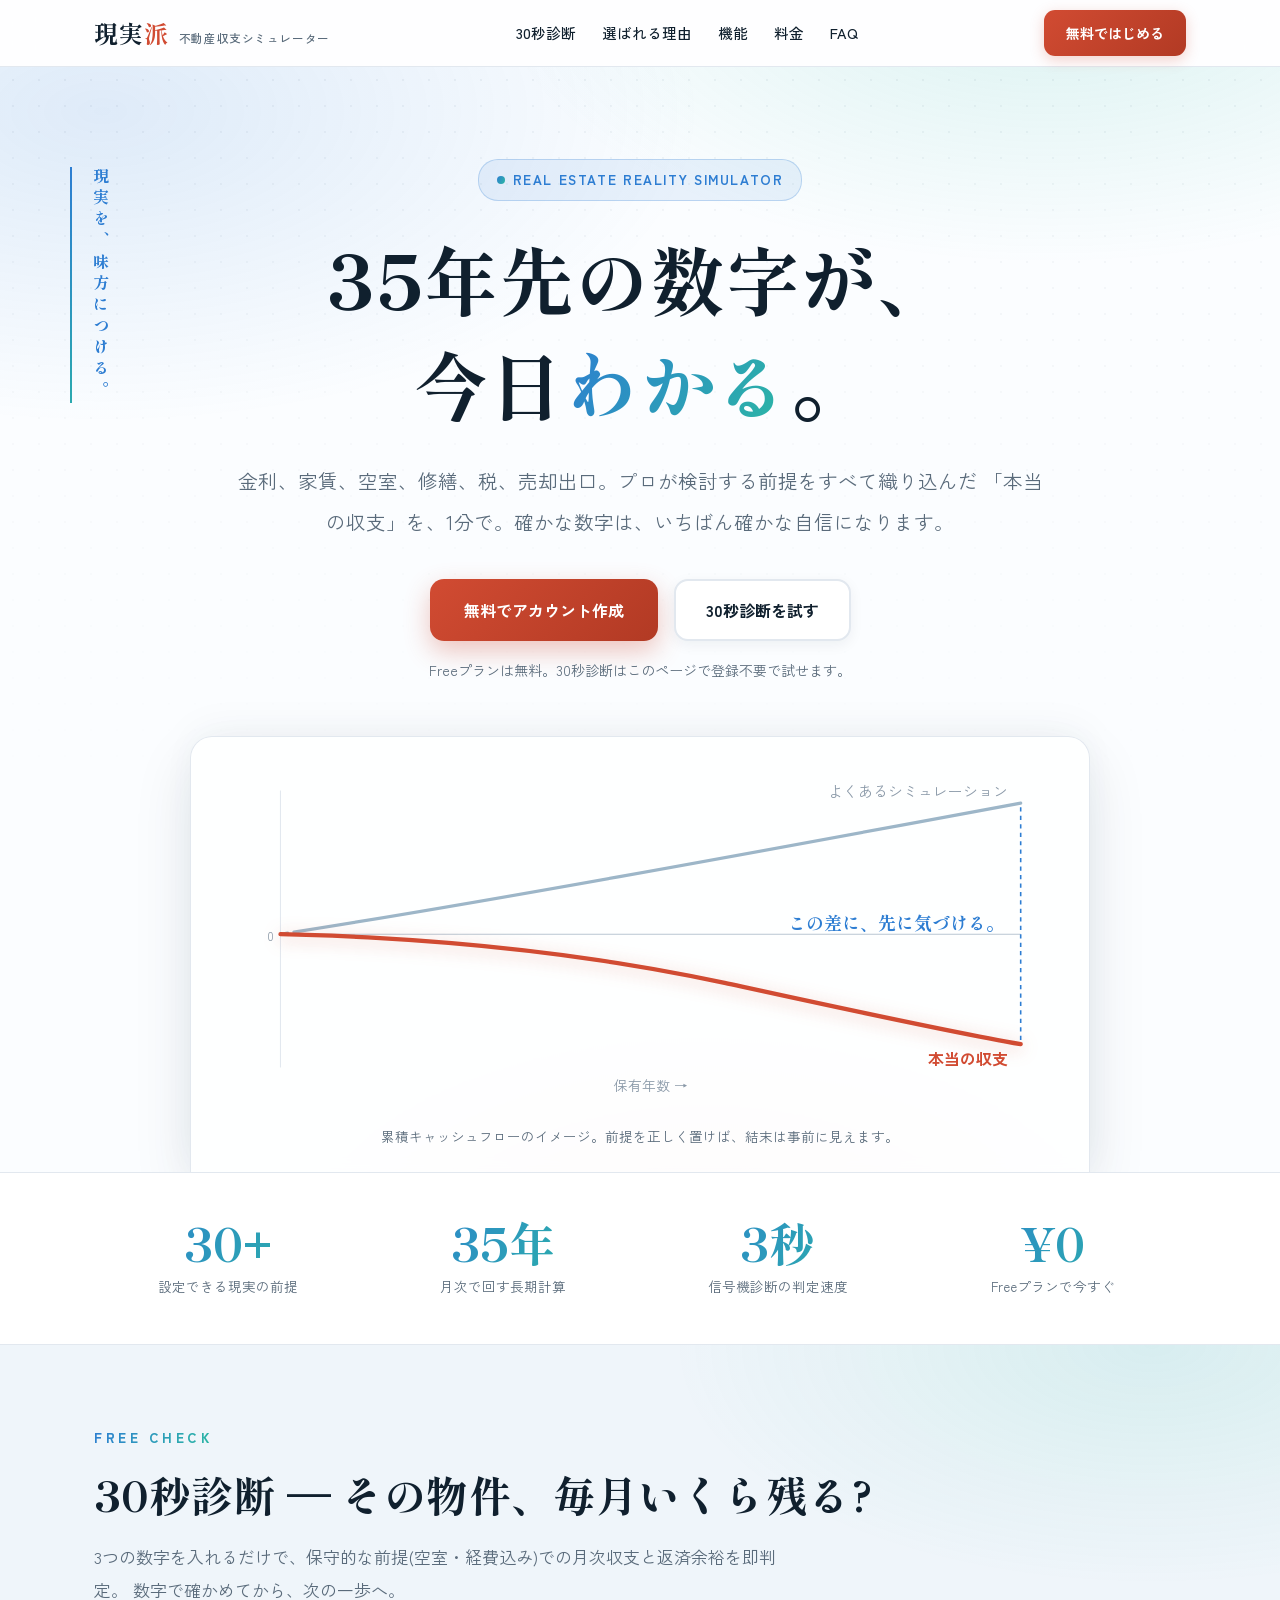
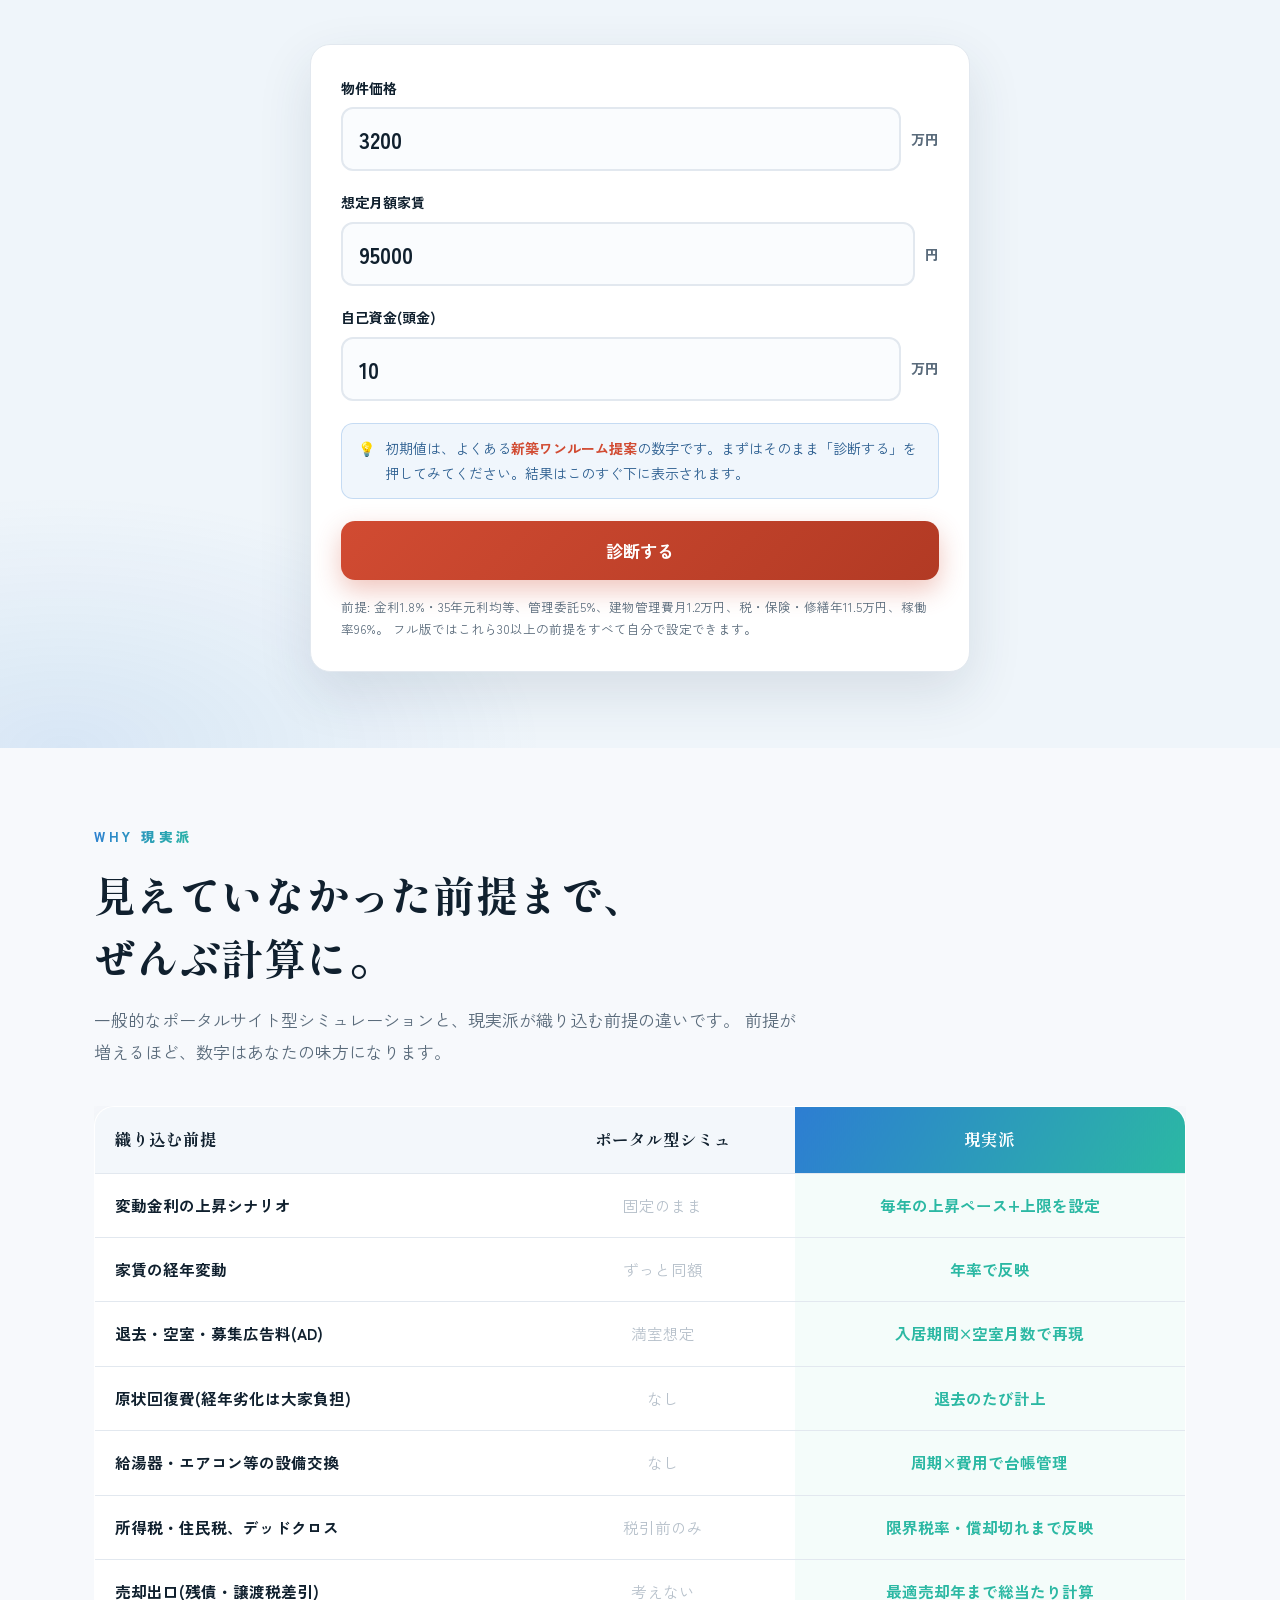
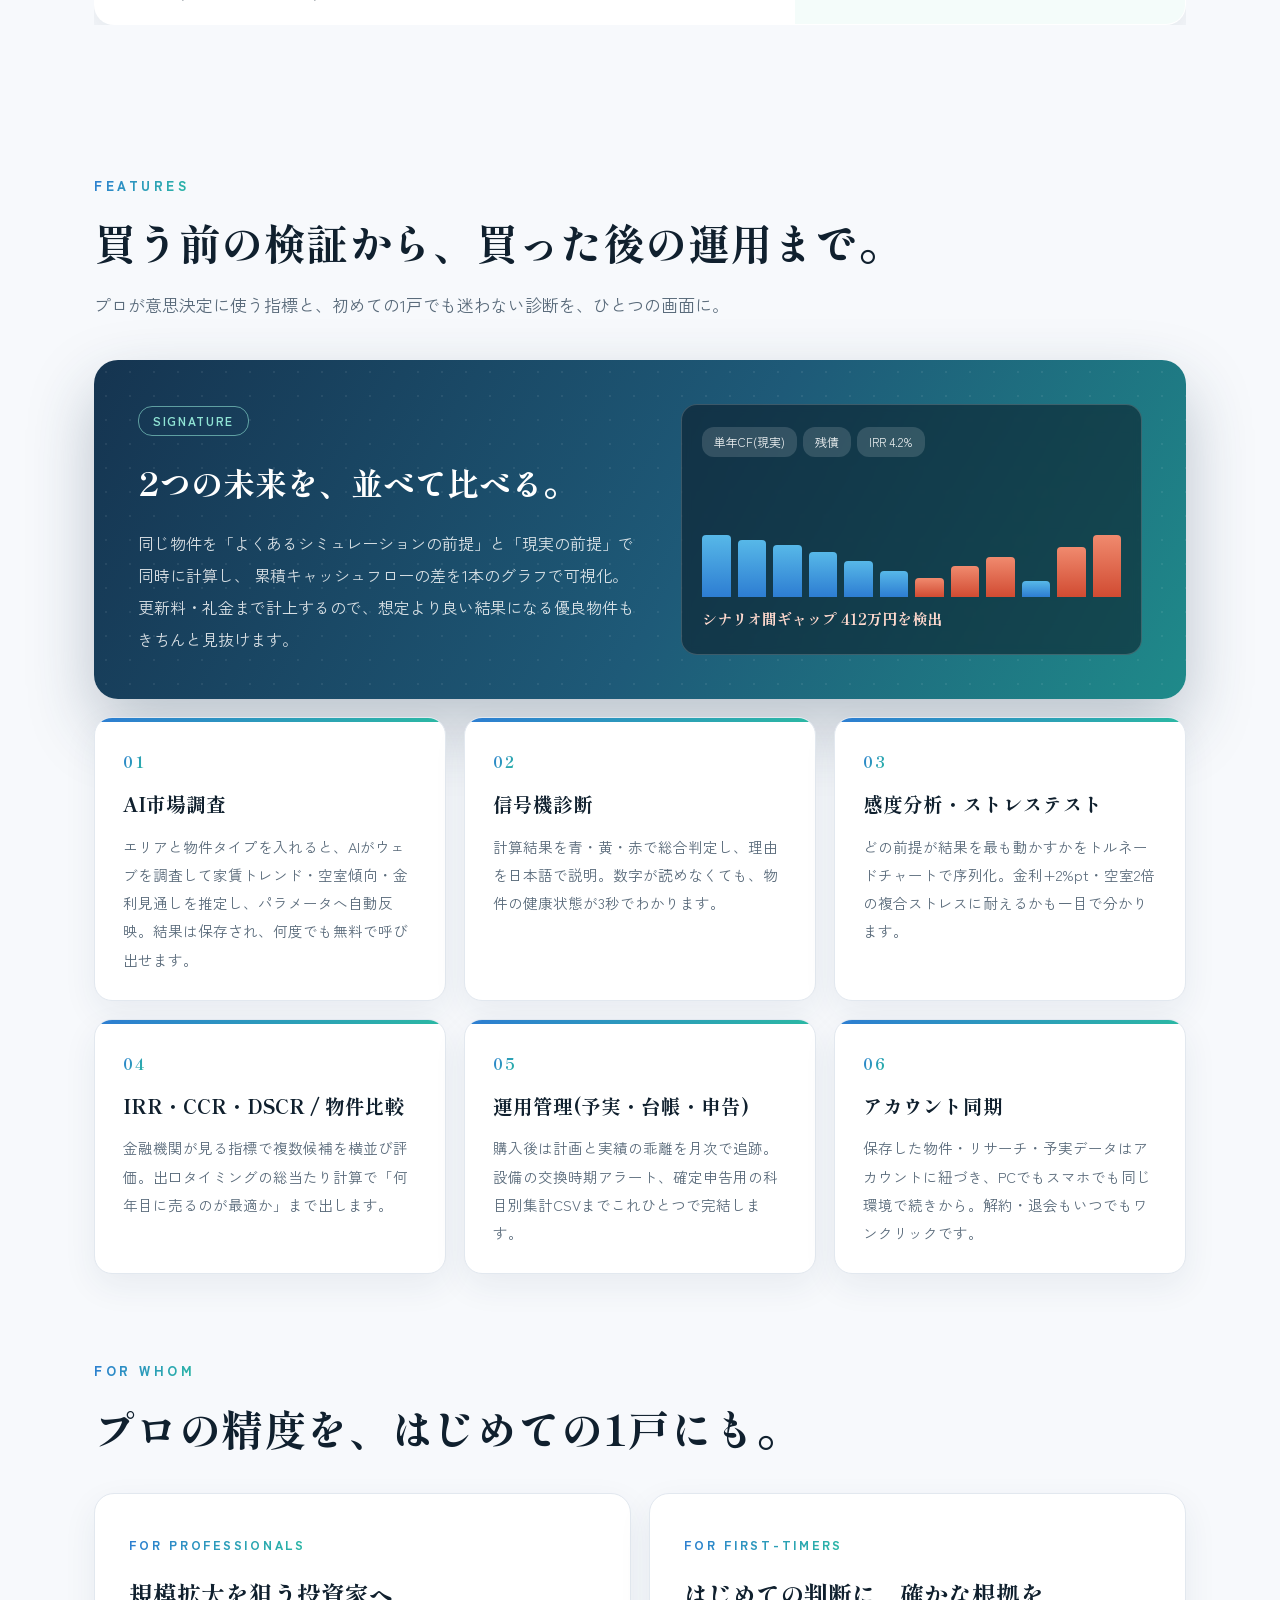
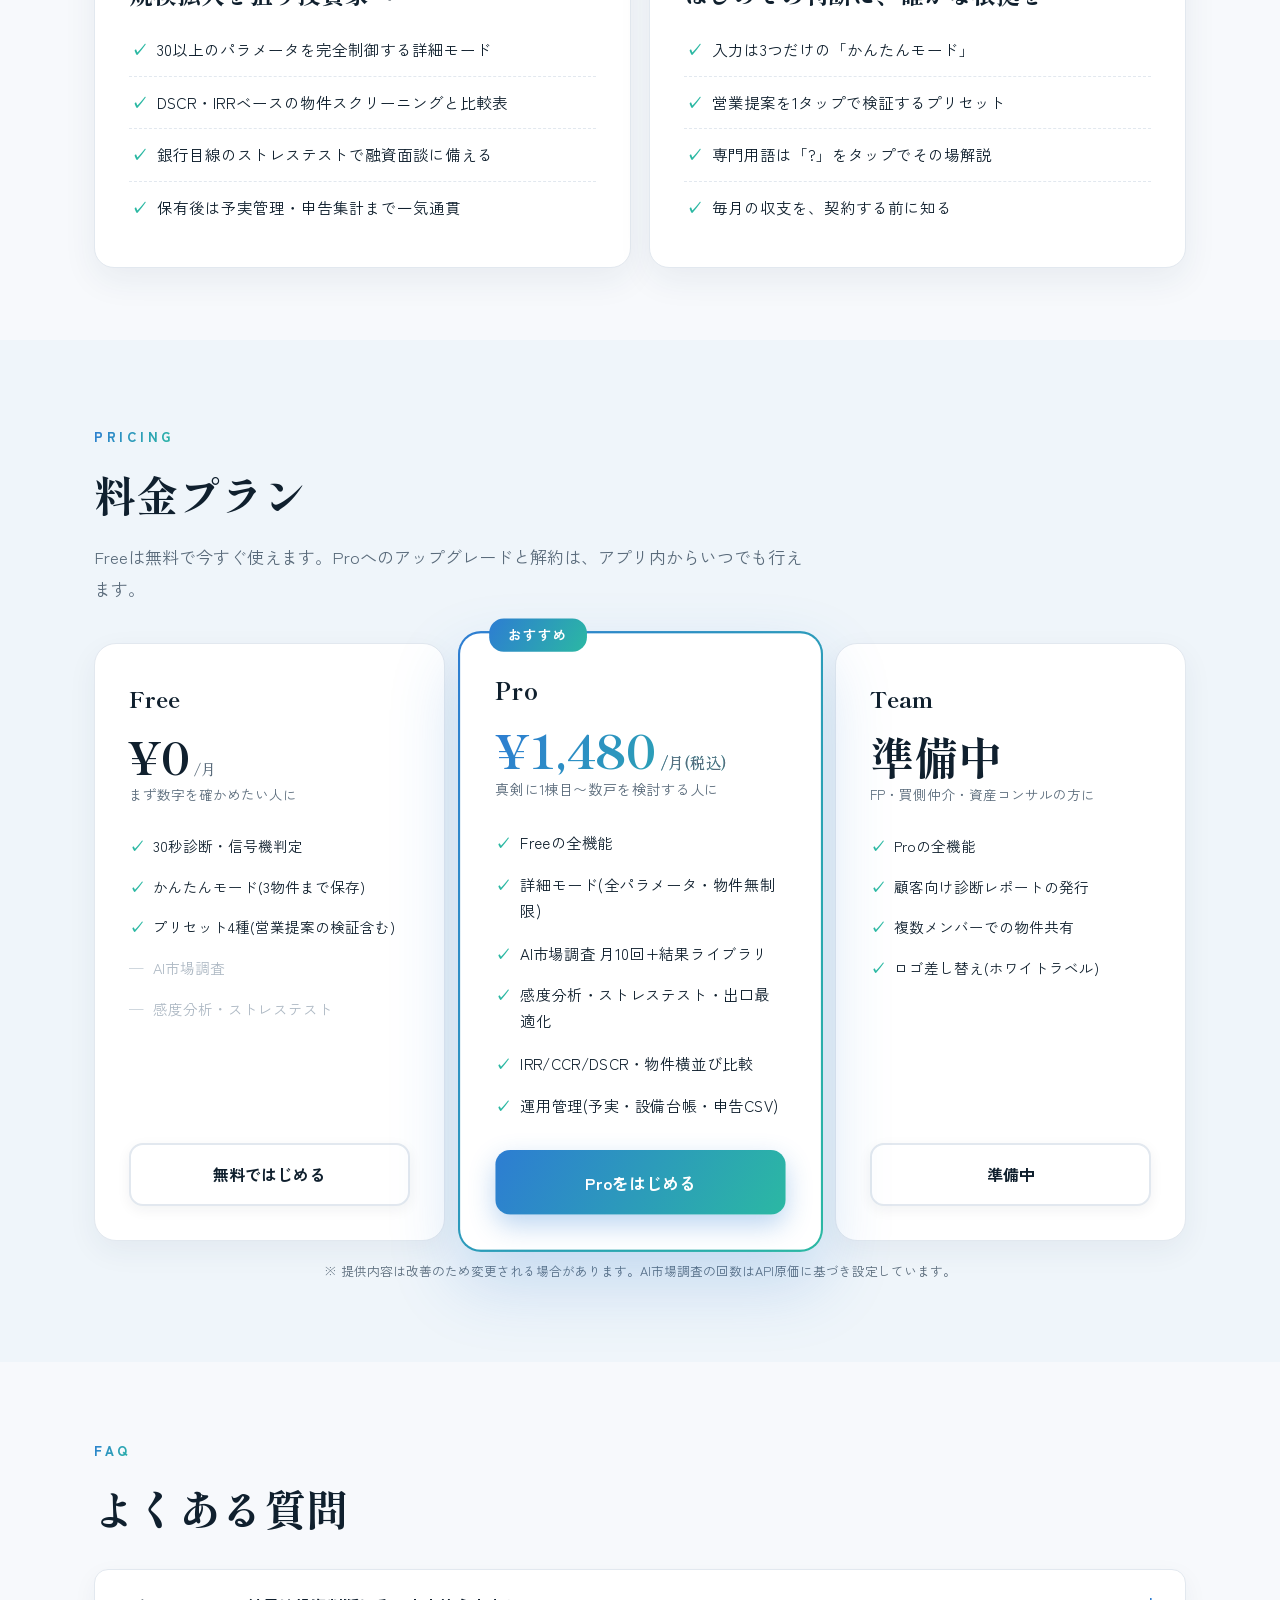
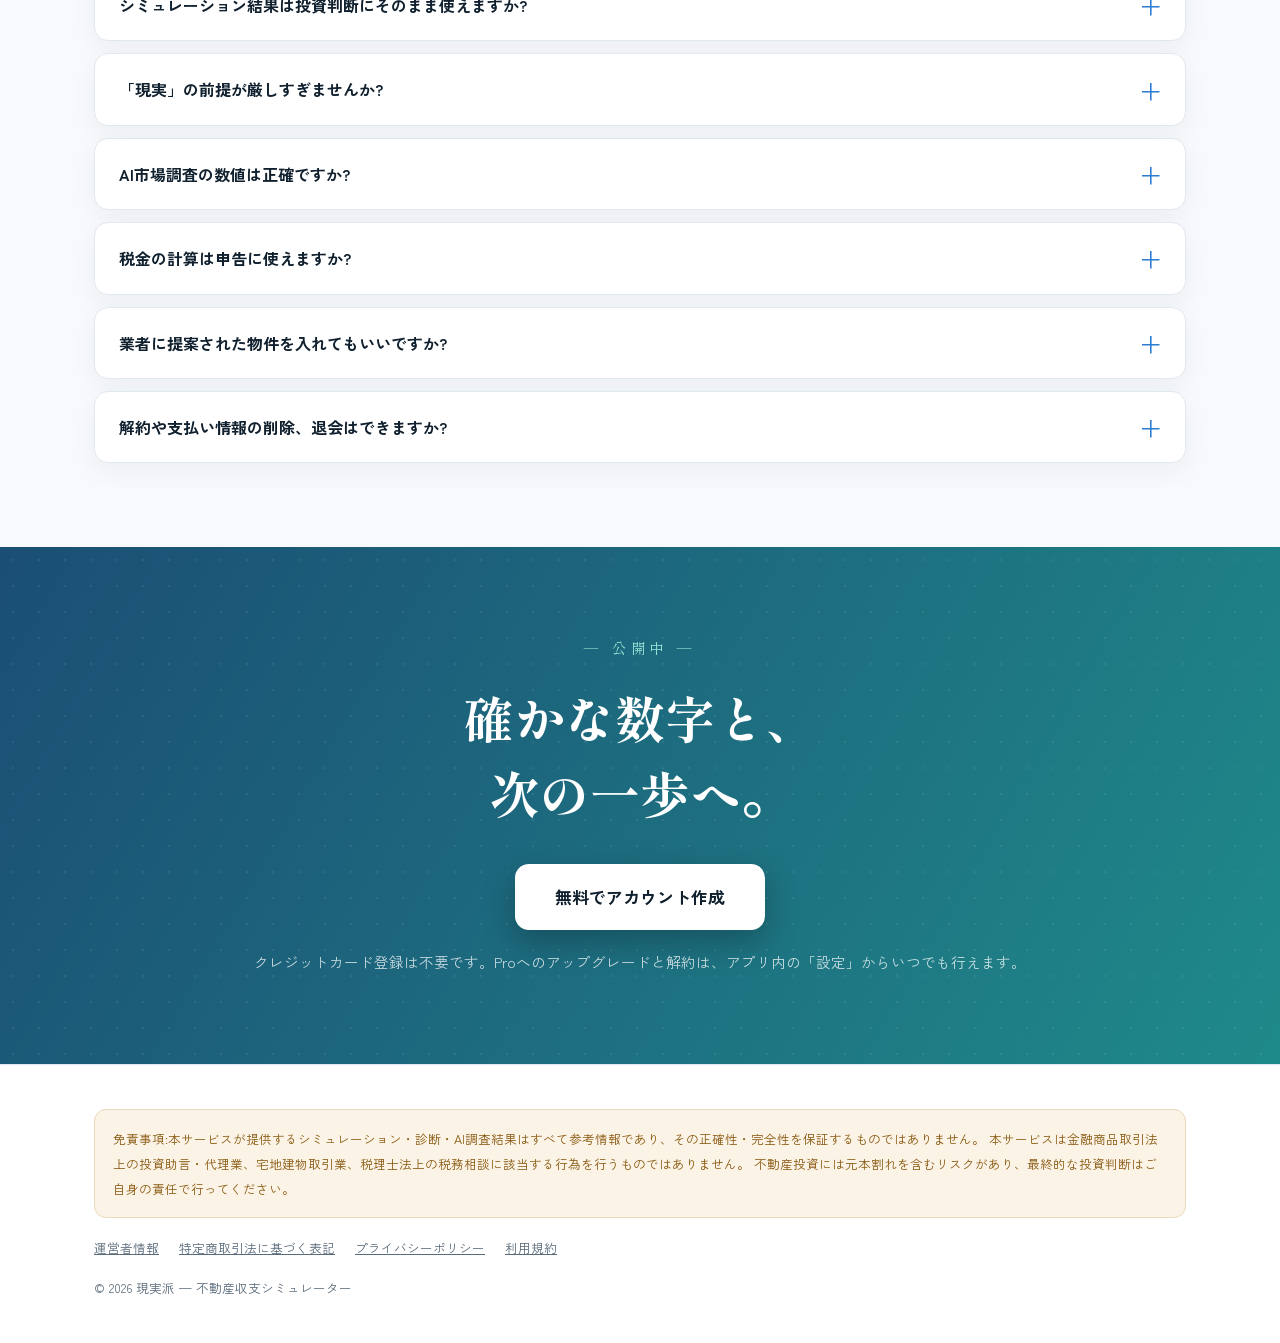
==== commit 9267c5dd: "Add files via upload" ====
--- a/index.html
+++ b/index.html
@@ -3,82 +3,87 @@
 <head>
 <meta charset="utf-8">
 <meta name="viewport" content="width=device-width, initial-scale=1">
-<title>現実派 — 不動産投資の「現実」だけを計算するシミュレーター</title>
-<meta name="description" content="金利上昇・家賃下落・空室・原状回復・設備交換・税・売却出口まで織り込んだ不動産投資シミュレーター。楽観シミュレーションが見落とす金額を可視化します。">
+<title>現実派 — 35年先の数字が、今日わかる。不動産収支シミュレーター</title>
+<meta name="description" content="金利・家賃・空室・修繕・税・売却出口まで織り込んだ本当の収支を1分で。確かな数字を味方に、自信を持って判断できる不動産投資シミュレーター。">
 <link rel="preconnect" href="https://fonts.googleapis.com">
 <link rel="preconnect" href="https://fonts.gstatic.com" crossorigin>
 <link href="https://fonts.googleapis.com/css2?family=Shippori+Mincho:wght@600;700;800&family=Zen+Kaku+Gothic+New:wght@400;500;700;900&display=swap" rel="stylesheet">
 <style>
 :root{
-  --paper:#F2F0EB; --card:#FFFFFF; --ink:#101B26; --ink2:#16222E; --sub:#5B6B7A;
-  --line:#DDD9D0; --navy:#1F3A52; --red:#C2452F; --red2:#A33422; --nibi:#7FA6B8;
-  --gold:#B8934A; --green:#2E7D6E; --warn:#8A5A12; --warnbg:#FBF3E6;
+  --bg:#F7F9FC; --card:#FFFFFF; --ink:#10202E; --sub:#5A6B7B;
+  --line:#E2E8EF; --navy:#1F3A52;
+  --blue:#2D7DD2; --teal:#2BB8A3; --red:#D14B32; --red2:#B23A24;
+  --green:#1F8A72; --warn:#8A5A12; --warnbg:#FBF3E6;
+  --grad:linear-gradient(120deg,var(--blue),var(--teal));
   --serif:"Shippori Mincho",serif;
   --sans:"Zen Kaku Gothic New","Hiragino Kaku Gothic ProN",sans-serif;
 }
 *,*::before,*::after{box-sizing:border-box;margin:0;padding:0}
 html{scroll-behavior:smooth}
-body{font-family:var(--sans);background:var(--paper);color:var(--ink);line-height:1.9;font-size:16.5px}
+body{font-family:var(--sans);background:var(--bg);color:var(--ink);line-height:1.9;font-size:16.5px}
 img,svg{max-width:100%}
-a{color:var(--navy)}
+a{color:var(--blue)}
 .wrap{max-width:1140px;margin:0 auto;padding:0 24px}
 .num{font-variant-numeric:tabular-nums}
+.gtx{background:var(--grad);-webkit-background-clip:text;background-clip:text;color:transparent}
 
 /* ===== buttons ===== */
 .btn{display:inline-block;border:none;cursor:pointer;text-decoration:none;text-align:center;
-  font-family:var(--sans);font-weight:700;border-radius:12px;transition:transform .18s,box-shadow .18s,background .18s}
-.btn:hover{transform:translateY(-2px)}
+  font-family:var(--sans);font-weight:700;border-radius:14px;transition:transform .18s,box-shadow .18s,filter .18s}
+.btn:hover{transform:translateY(-2px);filter:brightness(1.05)}
 .btn:active{transform:translateY(0)}
 .btn-r{background:linear-gradient(135deg,var(--red),var(--red2));color:#fff;
-  padding:16px 34px;font-size:16px;box-shadow:0 8px 24px rgba(194,69,47,.35)}
-.btn-r:hover{box-shadow:0 12px 32px rgba(194,69,47,.45)}
-.btn-w{background:#fff;color:var(--ink);padding:16px 34px;font-size:16px;
-  box-shadow:0 8px 24px rgba(0,0,0,.18)}
-.btn-o{background:transparent;color:var(--ink);border:2px solid var(--ink);
-  padding:14px 30px;font-size:16px}
-.btn-od{background:transparent;color:#fff;border:2px solid rgba(255,255,255,.5);
-  padding:14px 30px;font-size:16px}
-.btn-od:hover{border-color:#fff}
+  padding:16px 34px;font-size:16px;box-shadow:0 10px 26px rgba(209,75,50,.32)}
+.btn-b{background:var(--grad);color:#fff;padding:16px 34px;font-size:16px;
+  box-shadow:0 10px 26px rgba(45,125,210,.32)}
+.btn-o{background:#fff;color:var(--ink);border:2px solid var(--line);
+  padding:14px 30px;font-size:16px;box-shadow:0 4px 14px rgba(16,32,46,.06)}
+.btn-o:hover{border-color:var(--blue);color:var(--blue)}
 
 /* ===== header ===== */
-header{position:sticky;top:0;z-index:50;background:rgba(16,27,38,.85);
-  backdrop-filter:blur(14px);border-bottom:1px solid rgba(255,255,255,.08)}
-.hd{display:flex;align-items:center;justify-content:space-between;height:64px}
+header{position:sticky;top:0;z-index:50;background:rgba(255,255,255,.82);
+  backdrop-filter:blur(16px);border-bottom:1px solid var(--line)}
+.hd{display:flex;align-items:center;justify-content:space-between;height:66px}
 .logo{font-family:var(--serif);font-weight:800;font-size:24px;letter-spacing:.04em;
-  color:#fff;text-decoration:none}
+  color:var(--ink);text-decoration:none}
 .logo b{color:var(--red)}
-.logo small{font-size:11.5px;font-weight:500;color:rgba(255,255,255,.55);
+.logo small{font-size:11.5px;font-weight:500;color:var(--sub);
   margin-left:10px;font-family:var(--sans);letter-spacing:.05em}
 nav.menu{display:flex;gap:26px;font-size:14.5px}
-nav.menu a{text-decoration:none;color:rgba(255,255,255,.85);font-weight:500}
-nav.menu a:hover{color:#fff}
-.hd .btn-r{padding:10px 22px;font-size:14px;box-shadow:none;border-radius:10px}
+nav.menu a{text-decoration:none;color:var(--ink);font-weight:500}
+nav.menu a:hover{color:var(--blue)}
+.hd .btn-r{padding:10px 22px;font-size:14px;box-shadow:0 4px 14px rgba(209,75,50,.25);border-radius:11px}
 @media(max-width:820px){nav.menu{display:none}.logo small{display:none}}
 
-/* ===== hero (dark) ===== */
-.hero{position:relative;background:
-  radial-gradient(1100px 500px at 78% -10%,rgba(31,58,82,.55),transparent 60%),
-  radial-gradient(900px 480px at 12% 110%,rgba(194,69,47,.22),transparent 60%),
-  linear-gradient(180deg,#0D1722 0%,var(--ink2) 100%);
-  color:#F2F5F8;padding:88px 0 0;overflow:hidden}
+/* ===== hero (bright tech) ===== */
+.hero{position:relative;padding:92px 0 0;overflow:hidden;background:
+  radial-gradient(900px 460px at 82% -8%,rgba(43,184,163,.16),transparent 62%),
+  radial-gradient(1000px 520px at 8% 4%,rgba(45,125,210,.14),transparent 60%),
+  radial-gradient(700px 380px at 55% 108%,rgba(209,75,50,.08),transparent 60%),
+  #FBFDFF}
+.hero::before{content:"";position:absolute;inset:0;pointer-events:none;
+  background-image:radial-gradient(rgba(31,58,82,.10) 1px,transparent 1px);
+  background-size:26px 26px;
+  mask-image:linear-gradient(180deg,rgba(0,0,0,.5),transparent 65%)}
 .hero .wrap{position:relative;text-align:center}
 .tate{position:absolute;left:0;top:8px;writing-mode:vertical-rl;font-family:var(--serif);
-  font-weight:700;font-size:17px;letter-spacing:.36em;color:var(--gold);
-  border-left:1px solid var(--gold);padding-left:14px}
-.hero .eyebrow-h{font-size:14px;font-weight:700;letter-spacing:.3em;color:var(--gold);margin-bottom:22px}
-h1{font-family:var(--serif);font-weight:800;font-size:clamp(38px,6.4vw,76px);
-  line-height:1.42;letter-spacing:.02em;color:#fff}
-h1 .x{color:var(--red);position:relative;white-space:nowrap}
-h1 .x::after{content:"";position:absolute;left:0;right:0;bottom:.04em;height:.09em;
-  background:var(--red);opacity:.5;border-radius:2px}
-.hero .lead{margin:28px auto 0;color:rgba(242,245,248,.78);font-size:clamp(16px,1.7vw,19.5px);
-  max-width:44em;line-height:2.1}
-.hero-cta{margin-top:38px;display:flex;gap:16px;flex-wrap:wrap;justify-content:center}
-.hero-note{margin-top:16px;font-size:14px;color:rgba(242,245,248,.55)}
-.chart-stage{margin:56px auto 0;max-width:880px;background:rgba(255,255,255,.035);
-  border:1px solid rgba(255,255,255,.1);border-radius:20px 20px 0 0;border-bottom:none;
-  padding:28px 26px 0;backdrop-filter:blur(4px)}
-.chart-stage figcaption{font-size:13.5px;color:rgba(242,245,248,.55);text-align:center;padding:12px 0 22px}
+  font-weight:700;font-size:16px;letter-spacing:.34em;color:var(--blue);
+  border-left:2px solid;border-image:var(--grad) 1;padding-left:14px}
+.badge{display:inline-flex;align-items:center;gap:8px;font-size:13.5px;font-weight:700;
+  color:var(--blue);background:rgba(45,125,210,.09);border:1px solid rgba(45,125,210,.25);
+  border-radius:20px;padding:7px 18px;letter-spacing:.12em;margin-bottom:24px}
+.badge::before{content:"";width:8px;height:8px;border-radius:4px;background:var(--grad)}
+h1{font-family:var(--serif);font-weight:800;font-size:clamp(38px,6.4vw,74px);
+  line-height:1.42;letter-spacing:.02em;color:var(--ink)}
+.hero .lead{margin:26px auto 0;color:var(--sub);font-size:clamp(16px,1.7vw,19.5px);
+  max-width:42em;line-height:2.1}
+.hero-cta{margin-top:36px;display:flex;gap:16px;flex-wrap:wrap;justify-content:center}
+.hero-note{margin-top:16px;font-size:14px;color:var(--sub)}
+.chart-stage{margin:52px auto 0;max-width:900px;background:rgba(255,255,255,.75);
+  border:1px solid var(--line);border-bottom:none;border-radius:22px 22px 0 0;
+  padding:28px 26px 0;backdrop-filter:blur(6px);
+  box-shadow:0 -6px 40px rgba(31,58,82,.05), 0 24px 60px rgba(31,58,82,.10)}
+.chart-stage figcaption{font-size:13.5px;color:var(--sub);text-align:center;padding:12px 0 22px}
 @media(max-width:900px){.tate{display:none}}
 
 /* line draw animation */
@@ -94,18 +99,20 @@
 }
 
 /* ===== stats strip ===== */
-.stats{background:var(--ink);color:#fff;border-top:1px solid rgba(255,255,255,.08)}
-.stats .wrap{display:grid;grid-template-columns:repeat(4,1fr);gap:8px;padding:34px 24px}
+.stats{background:#fff;border-top:1px solid var(--line);border-bottom:1px solid var(--line)}
+.stats .wrap{display:grid;grid-template-columns:repeat(4,1fr);gap:8px;padding:36px 24px}
 .stat{text-align:center;padding:6px 8px}
 .stat b{display:block;font-family:var(--serif);font-weight:800;
-  font-size:clamp(30px,3.6vw,44px);color:#fff;line-height:1.2}
-.stat b i{font-style:normal;color:var(--gold);font-size:.55em}
-.stat span{font-size:13.5px;color:rgba(255,255,255,.6)}
+  font-size:clamp(30px,3.6vw,46px);line-height:1.2;
+  background:var(--grad);-webkit-background-clip:text;background-clip:text;color:transparent}
+.stat span{font-size:13.5px;color:var(--sub)}
 @media(max-width:760px){.stats .wrap{grid-template-columns:repeat(2,1fr);row-gap:22px}}
 
 /* ===== sections ===== */
 section{padding:72px 0}
-.eyebrow{font-size:13.5px;font-weight:700;letter-spacing:.26em;color:var(--red);margin-bottom:12px}
+.eyebrow{font-size:13.5px;font-weight:900;letter-spacing:.26em;margin-bottom:12px;
+  background:var(--grad);-webkit-background-clip:text;background-clip:text;color:transparent;
+  display:inline-block}
 h2{font-family:var(--serif);font-weight:800;font-size:clamp(28px,3.8vw,42px);
   line-height:1.5;margin-bottom:16px;letter-spacing:.01em}
 .sec-lead{color:var(--sub);max-width:42em;margin-bottom:38px;font-size:17px}
@@ -113,139 +120,158 @@
 .rv.in{opacity:1;transform:none}
 
 /* ===== diagnosis ===== */
-#shindan{background:linear-gradient(180deg,var(--ink2),#1A2A3A);color:#EAF0F5;padding:76px 0}
-#shindan .eyebrow{color:var(--gold)}
-#shindan h2{color:#fff}
-#shindan .sec-lead{color:rgba(234,240,245,.72)}
-.diag-grid{display:grid;grid-template-columns:1fr 1.25fr;gap:24px;align-items:stretch}
-@media(max-width:860px){.diag-grid{grid-template-columns:1fr}}
-.diag-form,.diag-result{background:#fff;color:var(--ink);border-radius:18px;padding:30px;
-  box-shadow:0 24px 60px rgba(0,0,0,.35)}
+#shindan{background:
+  radial-gradient(800px 400px at 90% 0%,rgba(43,184,163,.12),transparent 60%),
+  radial-gradient(800px 420px at 5% 100%,rgba(45,125,210,.12),transparent 60%),
+  #EFF5FA;padding:76px 0}
+.diag-col{max-width:660px;margin:0 auto}
+.diag-form,.diag-result{background:#fff;color:var(--ink);border-radius:20px;padding:30px;
+  border:1px solid var(--line);box-shadow:0 20px 54px rgba(31,58,82,.12)}
+.diag-result{display:none;margin-top:22px}
+.diag-result.show{display:block;animation:pop .55s ease}
+@keyframes pop{from{opacity:0;transform:translateY(18px)}to{opacity:1;transform:none}}
+.hint{display:flex;gap:10px;align-items:flex-start;font-size:14px;line-height:1.8;
+  background:rgba(45,125,210,.07);border:1px solid rgba(45,125,210,.22);color:#2A5D8F;
+  border-radius:12px;padding:12px 16px;margin-top:22px}
+.hint b{color:var(--red)}
 .diag-form label{display:block;font-size:14px;font-weight:700;color:var(--ink);margin:18px 0 6px}
 .diag-form label:first-of-type{margin-top:0}
 .in-row{display:flex;align-items:center;gap:10px}
 .in-row input{flex:1;font-family:var(--sans);font-size:22px;font-weight:700;padding:14px 16px;
-  border:2px solid var(--line);border-radius:12px;background:#FBFAF8;color:var(--ink);
+  border:2px solid var(--line);border-radius:12px;background:#FAFCFE;color:var(--ink);
   font-variant-numeric:tabular-nums;width:100%}
-.in-row input:focus{outline:none;border-color:var(--navy)}
+.in-row input:focus{outline:none;border-color:var(--blue);box-shadow:0 0 0 4px rgba(45,125,210,.12)}
 .in-row span{font-size:14px;color:var(--sub);white-space:nowrap;font-weight:700}
-.diag-form .btn{width:100%;margin-top:26px;padding:17px;font-size:17px}
+.diag-form .btn{width:100%;margin-top:22px;padding:17px;font-size:17px}
 .diag-form .asm{font-size:12.5px;color:var(--sub);margin-top:16px;line-height:1.8}
 .lights{display:flex;gap:16px;align-items:center;margin-bottom:16px}
-.light{width:40px;height:40px;border-radius:50%;background:#E8E4DC;border:1px solid var(--line);transition:all .3s}
-.light.on-g{background:var(--green);box-shadow:0 0 0 6px rgba(46,125,110,.18)}
-.light.on-y{background:#D99A2B;box-shadow:0 0 0 6px rgba(217,154,43,.18)}
-.light.on-r{background:var(--red);box-shadow:0 0 0 6px rgba(194,69,47,.2)}
+.light{width:40px;height:40px;border-radius:50%;background:#EDF1F5;border:1px solid var(--line);transition:all .3s}
+.light.on-g{background:var(--green);box-shadow:0 0 0 6px rgba(31,138,114,.16)}
+.light.on-y{background:#D99A2B;box-shadow:0 0 0 6px rgba(217,154,43,.16)}
+.light.on-r{background:var(--red);box-shadow:0 0 0 6px rgba(209,75,50,.18)}
 .verdict{font-family:var(--serif);font-weight:800;font-size:30px}
 .diag-kpis{display:flex;gap:26px;flex-wrap:wrap;margin:16px 0;font-size:14px;color:var(--sub)}
-.diag-kpis b{font-size:24px;display:block;margin-top:2px}
+.diag-kpis b{font-size:24px;display:block;margin-top:2px;color:var(--ink)}
 .diag-msg{font-size:15.5px;line-height:2}
 .diag-flags{margin-top:12px;font-size:14px;line-height:2}
 .diag-flags .f-r{color:var(--red);font-weight:700}
 .diag-flags .f-y{color:var(--warn);font-weight:700}
 .diag-more{margin-top:18px;padding-top:16px;border-top:1px dashed var(--line);font-size:13.5px;color:var(--sub)}
-.diag-empty{color:var(--sub);font-size:15.5px;padding:44px 10px;text-align:center;line-height:2.1}
+.diag-empty{color:var(--sub);font-size:15.5px;text-align:center;line-height:2}
 
 /* ===== compare table ===== */
-.cmp{width:100%;border-collapse:collapse;background:var(--card);border-radius:18px;
-  overflow:hidden;font-size:15.5px;box-shadow:0 16px 44px rgba(16,27,38,.1)}
+.cmp{width:100%;border-collapse:collapse;background:var(--card);border-radius:20px;
+  overflow:hidden;font-size:15.5px;box-shadow:0 16px 44px rgba(31,58,82,.1);
+  border:1px solid var(--line)}
 .cmp th,.cmp td{padding:17px 20px;border-bottom:1px solid var(--line);text-align:center}
 .cmp th{font-family:var(--serif);font-size:16.5px}
 .cmp td:first-child,.cmp th:first-child{text-align:left;font-weight:700}
-.cmp thead th{background:var(--ink2);color:#fff}
-.cmp thead th.hl{background:var(--red);color:#fff}
-.cmp .ok{color:var(--green);font-weight:700}
-.cmp .ng{color:#B9B4A9}
-.cmp td.hl{background:rgba(194,69,47,.05)}
+.cmp thead th{background:#F3F7FB;color:var(--ink)}
+.cmp thead th.hl{background:var(--grad);color:#fff}
+.cmp .ok{color:var(--teal);font-weight:700}
+.cmp .ng{color:#B7C1CB}
+.cmp td.hl{background:rgba(43,184,163,.05)}
 .cmp tr:last-child td{border-bottom:none}
 
 /* ===== features ===== */
-.feat-hero{background:linear-gradient(135deg,var(--ink2) 0%,#28455F 100%);color:#fff;
-  border-radius:22px;padding:44px;display:grid;grid-template-columns:1.1fr 1fr;gap:36px;
-  align-items:center;box-shadow:0 26px 64px rgba(16,27,38,.3);margin-bottom:18px}
+.feat-hero{position:relative;background:linear-gradient(120deg,#153450 0%,#1E5A78 55%,#1F8A8A 100%);
+  color:#fff;border-radius:24px;padding:44px;display:grid;grid-template-columns:1.1fr 1fr;gap:36px;
+  align-items:center;box-shadow:0 28px 66px rgba(31,58,82,.28);margin-bottom:18px;overflow:hidden}
+.feat-hero::before{content:"";position:absolute;inset:0;pointer-events:none;
+  background-image:radial-gradient(rgba(255,255,255,.14) 1px,transparent 1px);
+  background-size:24px 24px;opacity:.5}
+.feat-hero>*{position:relative}
 .feat-hero h3{font-family:var(--serif);font-size:clamp(24px,2.8vw,32px);font-weight:800;margin-bottom:14px}
-.feat-hero p{font-size:16px;color:rgba(255,255,255,.78);line-height:2}
-.feat-hero .tag{display:inline-block;font-size:12px;font-weight:700;color:var(--gold);
-  border:1px solid var(--gold);border-radius:14px;padding:3px 14px;margin-bottom:16px;letter-spacing:.14em}
-.mock{background:#0F1B26;border-radius:14px;padding:20px;border:1px solid rgba(255,255,255,.12)}
+.feat-hero p{font-size:16px;color:rgba(255,255,255,.82);line-height:2}
+.feat-hero .tag{display:inline-block;font-size:12px;font-weight:700;color:#8FE3D4;
+  border:1px solid rgba(143,227,212,.6);border-radius:14px;padding:3px 14px;margin-bottom:16px;letter-spacing:.14em}
+.mock{background:rgba(10,24,36,.55);border-radius:16px;padding:20px;border:1px solid rgba(255,255,255,.18);
+  backdrop-filter:blur(4px)}
 .mock .bar-row{display:flex;align-items:flex-end;gap:7px;height:120px;margin:14px 0 6px}
-.mock .bar{flex:1;border-radius:3px 3px 0 0;background:#2E4A66}
-.mock .bar.neg{background:var(--red)}
+.mock .bar{flex:1;border-radius:4px 4px 0 0;background:linear-gradient(180deg,#57B8E8,#2D7DD2)}
+.mock .bar.neg{background:linear-gradient(180deg,#F08A6E,#D14B32)}
 .mock .chip{display:inline-block;font-size:12px;padding:4px 12px;border-radius:12px;
-  background:rgba(255,255,255,.1);margin:0 6px 6px 0;color:rgba(255,255,255,.85)}
-.mock .gapline{font-family:var(--serif);color:var(--red);font-weight:700;font-size:15px;margin-top:8px}
+  background:rgba(255,255,255,.14);margin:0 6px 6px 0;color:rgba(255,255,255,.9)}
+.mock .gapline{font-family:var(--serif);color:#FFD9CE;font-weight:700;font-size:15px;margin-top:8px}
 @media(max-width:860px){.feat-hero{grid-template-columns:1fr;padding:30px}}
 .feat-grid{display:grid;grid-template-columns:repeat(3,1fr);gap:18px}
 @media(max-width:900px){.feat-grid{grid-template-columns:repeat(2,1fr)}}
 @media(max-width:580px){.feat-grid{grid-template-columns:1fr}}
-.feat{background:var(--card);border-radius:18px;padding:28px;
-  box-shadow:0 12px 34px rgba(16,27,38,.08);border-top:4px solid var(--navy);
-  transition:transform .2s,box-shadow .2s}
-.feat:hover{transform:translateY(-4px);box-shadow:0 20px 44px rgba(16,27,38,.14)}
-.feat .no{font-family:var(--serif);font-weight:800;font-size:15px;color:var(--gold);letter-spacing:.1em}
+.feat{position:relative;background:var(--card);border-radius:18px;padding:28px 28px 26px;
+  border:1px solid var(--line);box-shadow:0 12px 34px rgba(31,58,82,.07);
+  transition:transform .2s,box-shadow .2s;overflow:hidden}
+.feat::before{content:"";position:absolute;top:0;left:0;right:0;height:4px;background:var(--grad)}
+.feat:hover{transform:translateY(-4px);box-shadow:0 22px 48px rgba(31,58,82,.14)}
+.feat .no{font-family:var(--serif);font-weight:800;font-size:15px;letter-spacing:.1em;
+  background:var(--grad);-webkit-background-clip:text;background-clip:text;color:transparent}
 .feat h3{font-family:var(--serif);font-size:19.5px;margin:8px 0 10px;font-weight:800}
 .feat p{font-size:14.5px;color:var(--sub);line-height:1.95}
 
 /* ===== audience ===== */
 .aud{display:grid;grid-template-columns:1fr 1fr;gap:18px}
 @media(max-width:780px){.aud{grid-template-columns:1fr}}
-.aud-card{background:var(--card);border-radius:18px;padding:34px;
-  box-shadow:0 12px 34px rgba(16,27,38,.08)}
+.aud-card{background:var(--card);border-radius:20px;padding:34px;border:1px solid var(--line);
+  box-shadow:0 12px 34px rgba(31,58,82,.07)}
 .aud-card h3{font-family:var(--serif);font-size:24px;margin-bottom:8px;font-weight:800}
-.aud-card .who{font-size:12.5px;font-weight:700;letter-spacing:.22em;color:var(--gold);margin-bottom:14px}
+.aud-card .who{font-size:12.5px;font-weight:900;letter-spacing:.22em;margin-bottom:14px;
+  background:var(--grad);-webkit-background-clip:text;background-clip:text;color:transparent;
+  display:inline-block}
 .aud-card ul{list-style:none;font-size:15.5px}
-.aud-card li{padding:11px 0 11px 26px;position:relative;border-bottom:1px dashed var(--line)}
+.aud-card li{padding:11px 0 11px 28px;position:relative;border-bottom:1px dashed var(--line)}
 .aud-card li:last-child{border-bottom:none}
-.aud-card li::before{content:"▸";position:absolute;left:2px;color:var(--red);font-weight:700}
-
-/* ===== pricing (dark) ===== */
-#ryokin{background:linear-gradient(180deg,var(--ink) 0%,var(--ink2) 100%);color:#fff;padding:80px 0}
-#ryokin .eyebrow{color:var(--gold)}
-#ryokin h2{color:#fff}
-#ryokin .sec-lead{color:rgba(255,255,255,.65)}
+.aud-card li::before{content:"✓";position:absolute;left:2px;color:var(--teal);font-weight:900}
+
+/* ===== pricing ===== */
+#ryokin{background:#EFF5FA;padding:80px 0}
 .price-grid{display:grid;grid-template-columns:repeat(3,1fr);gap:20px;align-items:stretch}
 @media(max-width:860px){.price-grid{grid-template-columns:1fr;max-width:460px;margin:0 auto}}
-.plan{background:rgba(255,255,255,.05);border:1px solid rgba(255,255,255,.14);
-  border-radius:20px;padding:34px;display:flex;flex-direction:column;color:#fff}
-.plan.featured{background:#fff;color:var(--ink);border:none;position:relative;
-  box-shadow:0 30px 70px rgba(0,0,0,.45);transform:scale(1.04)}
+.plan{background:#fff;border:1px solid var(--line);border-radius:22px;padding:34px;
+  display:flex;flex-direction:column;box-shadow:0 10px 30px rgba(31,58,82,.06)}
+.plan.featured{position:relative;border:2px solid transparent;
+  background:linear-gradient(#fff,#fff) padding-box,var(--grad) border-box;
+  box-shadow:0 30px 66px rgba(45,125,210,.22);transform:scale(1.04)}
 .plan.featured::before{content:"おすすめ";position:absolute;top:-14px;left:28px;
-  background:linear-gradient(135deg,var(--red),var(--red2));color:#fff;font-size:12.5px;
+  background:var(--grad);color:#fff;font-size:12.5px;
   font-weight:700;padding:4px 18px;border-radius:14px;letter-spacing:.12em}
 .plan h3{font-family:var(--serif);font-size:22px;font-weight:800}
 .plan .pr{font-family:var(--serif);font-weight:800;font-size:44px;margin:12px 0 2px;line-height:1.1}
-.plan .pr small{font-size:15px;font-weight:500;opacity:.65}
-.plan .for{font-size:13.5px;opacity:.7;margin-bottom:18px}
+.plan.featured .pr{background:var(--grad);-webkit-background-clip:text;background-clip:text;color:transparent}
+.plan .pr small{font-size:15px;font-weight:500;color:var(--sub)}
+.plan .for{font-size:13.5px;color:var(--sub);margin-bottom:18px}
 .plan ul{list-style:none;font-size:14.5px;flex:1}
 .plan li{padding:8px 0 8px 24px;position:relative;line-height:1.7}
-.plan li::before{content:"✓";position:absolute;left:0;color:var(--green);font-weight:900}
-.plan.featured li::before{color:var(--red)}
-.plan li.no{opacity:.4}
-.plan li.no::before{content:"—";color:currentColor}
+.plan li::before{content:"✓";position:absolute;left:0;color:var(--teal);font-weight:900}
+.plan li.no{color:#AEB9C4}
+.plan li.no::before{content:"—";color:#C9D2DA}
 .plan .btn{margin-top:22px}
-.price-note{font-size:12.5px;color:rgba(255,255,255,.5);margin-top:18px;text-align:center}
+.price-note{font-size:12.5px;color:var(--sub);margin-top:18px;text-align:center}
 
 /* ===== faq ===== */
 .faq details{background:var(--card);border-radius:14px;margin-bottom:12px;overflow:hidden;
-  box-shadow:0 8px 24px rgba(16,27,38,.06)}
+  border:1px solid var(--line);box-shadow:0 8px 24px rgba(31,58,82,.05)}
 .faq summary{cursor:pointer;padding:20px 24px;font-weight:700;font-size:16px;list-style:none;
   position:relative;padding-right:48px}
 .faq summary::after{content:"+";position:absolute;right:22px;top:50%;transform:translateY(-50%);
-  font-size:26px;color:var(--red);font-weight:400}
+  font-size:26px;color:var(--blue);font-weight:400}
 .faq details[open] summary::after{content:"−"}
 .faq .a{padding:0 24px 20px;font-size:15px;color:var(--sub);line-height:2}
 
 /* ===== cta band ===== */
-#join{background:
-  radial-gradient(800px 400px at 50% 120%,rgba(194,69,47,.28),transparent 60%),
-  var(--ink);color:#F2F5F8;text-align:center;padding:88px 0}
+#join{position:relative;background:linear-gradient(120deg,#1B4E74 0%,#1F8A8A 100%);
+  color:#fff;text-align:center;padding:88px 0;overflow:hidden}
+#join::before{content:"";position:absolute;inset:0;pointer-events:none;
+  background-image:radial-gradient(rgba(255,255,255,.15) 1px,transparent 1px);
+  background-size:26px 26px;opacity:.5}
+#join .wrap{position:relative}
 #join h2{color:#fff;font-size:clamp(30px,4.4vw,50px)}
-#join .tate-h{font-family:var(--serif);color:var(--gold);letter-spacing:.34em;font-size:14px;margin-bottom:18px}
+#join .tate-h{font-family:var(--serif);color:#9FE8DA;letter-spacing:.34em;font-size:14px;margin-bottom:18px}
 .join-form{display:flex;gap:12px;justify-content:center;margin-top:34px;flex-wrap:wrap}
-.join-msg{font-size:14.5px;margin-top:18px;color:rgba(242,245,248,.6)}
+.btn-w{background:#fff;color:var(--ink);padding:17px 40px;font-size:17px;
+  box-shadow:0 12px 32px rgba(0,0,0,.25)}
+.join-msg{font-size:14.5px;margin-top:18px;color:rgba(255,255,255,.75)}
 
 /* ===== footer ===== */
-footer{border-top:1px solid var(--line);padding:44px 0;font-size:12.5px;color:var(--sub)}
+footer{border-top:1px solid var(--line);padding:44px 0;font-size:12.5px;color:var(--sub);background:#fff}
 footer .links{display:flex;gap:20px;margin-bottom:16px;flex-wrap:wrap}
 footer .links a{color:var(--sub)}
 footer .disc{background:var(--warnbg);border:1px solid #E8D9BC;color:var(--warn);
@@ -259,7 +285,7 @@
     <a class="logo" href="#">現実<b>派</b><small>不動産収支シミュレーター</small></a>
     <nav class="menu">
       <a href="#shindan">30秒診断</a>
-      <a href="#chigai">楽観シミュとの違い</a>
+      <a href="#chigai">選ばれる理由</a>
       <a href="#kinou">機能</a>
       <a href="#ryokin">料金</a>
       <a href="#faq">FAQ</a>
@@ -271,39 +297,36 @@
 <!-- hero -->
 <div class="hero">
   <div class="wrap">
-    <div class="tate">悲観こそ、事業計画の友。</div>
-    <p class="eyebrow-h">REAL ESTATE REALITY SIMULATOR</p>
-    <h1>楽観のシミュレーションは、<br>あなたを<span class="x">救わない</span>。</h1>
-    <p class="lead">金利上昇、家賃下落、空室、原状回復、設備交換、税、売却出口。
-    ポータルサイトの満室・金利固定シミュレーションが見落とすコストをすべて織り込んで、
-    35年分の「現実」を1分で計算します。</p>
+    <div class="tate">現実を、味方につける。</div>
+    <p class="badge">REAL ESTATE REALITY SIMULATOR</p>
+    <h1>35年先の数字が、<br>今日<span class="gtx">わかる</span>。</h1>
+    <p class="lead">金利、家賃、空室、修繕、税、売却出口。プロが検討する前提をすべて織り込んだ
+    「本当の収支」を、1分で。確かな数字は、いちばん確かな自信になります。</p>
     <div class="hero-cta">
       <a class="btn btn-r" href="https://realsim-app.vercel.app">無料でアカウント作成</a>
-      <a class="btn btn-od" href="#shindan">30秒診断を試す</a>
+      <a class="btn btn-o" href="#shindan">30秒診断を試す</a>
     </div>
     <p class="hero-note">Freeプランは無料。30秒診断はこのページで登録不要で試せます。</p>
     <figure class="chart-stage">
-      <svg viewBox="0 0 800 320" role="img" aria-label="楽観シナリオと現実シナリオの累積キャッシュフローが年々乖離していくグラフ">
-        <line x1="60" y1="160" x2="760" y2="160" stroke="rgba(255,255,255,.4)" stroke-width="1"/>
-        <line x1="60" y1="24"  x2="60"  y2="286" stroke="rgba(255,255,255,.15)" stroke-width="1"/>
-        <text x="54" y="166" font-size="12" fill="rgba(255,255,255,.5)" text-anchor="end">0</text>
-        <text x="410" y="308" font-size="13" fill="rgba(255,255,255,.5)" text-anchor="middle">保有年数 →</text>
+      <svg viewBox="0 0 800 320" role="img" aria-label="一般的なシミュレーションと本当の収支の累積キャッシュフローの差を示すグラフ">
+        <line x1="60" y1="160" x2="760" y2="160" stroke="#B9C6D2" stroke-width="1"/>
+        <line x1="60" y1="24"  x2="60"  y2="286" stroke="#E2E8EF" stroke-width="1"/>
+        <text x="54" y="166" font-size="12" fill="#8A99A8" text-anchor="end">0</text>
+        <text x="410" y="308" font-size="13" fill="#8A99A8" text-anchor="middle">保有年数 →</text>
         <path class="draw" d="M60,160 C240,132 480,88 760,36" fill="none"
-              stroke="#7FA6B8" stroke-width="3" stroke-linecap="round" style="stroke-dasharray:7 6,1200"/>
-        <path class="draw" d="M60,160 C240,132 480,88 760,36" fill="none"
-              stroke="#7FA6B8" stroke-width="3" stroke-linecap="round" opacity=".3"/>
+              stroke="#9DB6C8" stroke-width="3" stroke-linecap="round" style="stroke-dasharray:7 6,1200"/>
         <path class="draw d2" d="M60,160 C200,163 340,176 480,206 C590,230 690,252 760,264" fill="none"
-              stroke="#E05A40" stroke-width="4" stroke-linecap="round"
-              style="filter:drop-shadow(0 0 10px rgba(224,90,64,.5))"/>
+              stroke="#D14B32" stroke-width="4" stroke-linecap="round"
+              style="filter:drop-shadow(0 3px 8px rgba(209,75,50,.35))"/>
         <g class="fadein">
-          <line x1="760" y1="40" x2="760" y2="260" stroke="#E05A40" stroke-width="1.5" stroke-dasharray="4 4"/>
-          <text x="748" y="30" font-size="14" fill="#7FA6B8" text-anchor="end">楽観(ポータル型)</text>
-          <text x="748" y="284" font-size="15" fill="#E05A40" text-anchor="end" font-weight="700">現実</text>
-          <text x="744" y="156" font-size="17" fill="#F2C9C0" text-anchor="end"
-                font-family="Shippori Mincho,serif" font-weight="700">この差、数百万円。</text>
+          <line x1="760" y1="40" x2="760" y2="260" stroke="#2D7DD2" stroke-width="1.5" stroke-dasharray="4 4"/>
+          <text x="748" y="30" font-size="14" fill="#8A99A8" text-anchor="end">よくあるシミュレーション</text>
+          <text x="748" y="284" font-size="15" fill="#D14B32" text-anchor="end" font-weight="700">本当の収支</text>
+          <text x="744" y="156" font-size="17" fill="#2D7DD2" text-anchor="end"
+                font-family="Shippori Mincho,serif" font-weight="700">この差に、先に気づける。</text>
         </g>
       </svg>
-      <figcaption>累積キャッシュフローのイメージ。同じ物件でも、前提次第で結末は変わる。</figcaption>
+      <figcaption>累積キャッシュフローのイメージ。前提を正しく置けば、結末は事前に見えます。</figcaption>
     </figure>
   </div>
 </div>
@@ -311,9 +334,9 @@
 <!-- stats -->
 <div class="stats">
   <div class="wrap">
-    <div class="stat rv"><b>30<i>+</i></b><span>設定できる現実の前提</span></div>
-    <div class="stat rv"><b>35<i>年</i></b><span>月次で回す長期計算</span></div>
-    <div class="stat rv"><b>3<i>秒</i></b><span>信号機診断の判定速度</span></div>
+    <div class="stat rv"><b>30+</b><span>設定できる現実の前提</span></div>
+    <div class="stat rv"><b>35年</b><span>月次で回す長期計算</span></div>
+    <div class="stat rv"><b>3秒</b><span>信号機診断の判定速度</span></div>
     <div class="stat rv"><b>¥0</b><span>Freeプランで今すぐ</span></div>
   </div>
 </div>
@@ -322,10 +345,10 @@
 <section id="shindan">
   <div class="wrap">
     <p class="eyebrow rv">FREE CHECK</p>
-    <h2 class="rv">30秒診断 — その物件、毎月いくら残りますか。</h2>
+    <h2 class="rv">30秒診断 — その物件、毎月いくら残る?</h2>
     <p class="sec-lead rv">3つの数字を入れるだけで、保守的な前提(空室・経費込み)での月次収支と返済余裕を即判定。
-    業者の提案書を片手にどうぞ。</p>
-    <div class="diag-grid rv">
+    数字で確かめてから、次の一歩へ。</p>
+    <div class="diag-col rv">
       <div class="diag-form">
         <label for="d-price">物件価格</label>
         <div class="in-row"><input id="d-price" type="number" value="3200" step="50" min="100" autocomplete="off"><span>万円</span></div>
@@ -333,14 +356,12 @@
         <div class="in-row"><input id="d-rent" type="number" value="95000" step="1000" min="10000" autocomplete="off"><span>円</span></div>
         <label for="d-down">自己資金(頭金)</label>
         <div class="in-row"><input id="d-down" type="number" value="10" step="50" min="0" autocomplete="off"><span>万円</span></div>
+        <div class="hint"><span>💡</span><span>初期値は、よくある<b>新築ワンルーム提案</b>の数字です。まずはそのまま「診断する」を押してみてください。結果はこのすぐ下に表示されます。</span></div>
         <button class="btn btn-r" id="d-run">診断する</button>
         <p class="asm">前提: 金利1.8%・35年元利均等、管理委託5%、建物管理費月1.2万円、税・保険・修繕年11.5万円、稼働率96%。
         フル版ではこれら30以上の前提をすべて自分で設定できます。</p>
       </div>
-      <div class="diag-result" id="d-result">
-        <div class="diag-empty">← 数字を入れて「診断する」を押すと、<br>ここに信号機判定が出ます。<br><br>
-        初期値は、よくある新築ワンルーム提案の数字です。<br>まずはそのまま押してみてください。</div>
-      </div>
+      <div class="diag-result" id="d-result" aria-live="polite"></div>
     </div>
   </div>
 </section>
@@ -349,14 +370,15 @@
 <section id="chigai">
   <div class="wrap">
     <p class="eyebrow rv">WHY 現実派</p>
-    <h2 class="rv">「満室・金利固定・売りっぱなし」の計算は、<br>計算ではない。</h2>
-    <p class="sec-lead rv">一般的なポータルサイト型シミュレーションと、現実派が織り込む前提の違いです。</p>
+    <h2 class="rv">見えていなかった前提まで、<br>ぜんぶ計算に。</h2>
+    <p class="sec-lead rv">一般的なポータルサイト型シミュレーションと、現実派が織り込む前提の違いです。
+    前提が増えるほど、数字はあなたの味方になります。</p>
     <div class="rv" style="overflow-x:auto">
       <table class="cmp">
         <thead><tr><th style="width:40%">織り込む前提</th><th>ポータル型シミュ</th><th class="hl">現実派</th></tr></thead>
         <tbody>
           <tr><td>変動金利の上昇シナリオ</td><td class="ng">固定のまま</td><td class="ok hl">毎年の上昇ペース+上限を設定</td></tr>
-          <tr><td>家賃の経年下落</td><td class="ng">ずっと同額</td><td class="ok hl">年率で逓減</td></tr>
+          <tr><td>家賃の経年変動</td><td class="ng">ずっと同額</td><td class="ok hl">年率で反映</td></tr>
           <tr><td>退去・空室・募集広告料(AD)</td><td class="ng">満室想定</td><td class="ok hl">入居期間×空室月数で再現</td></tr>
           <tr><td>原状回復費(経年劣化は大家負担)</td><td class="ng">なし</td><td class="ok hl">退去のたび計上</td></tr>
           <tr><td>給湯器・エアコン等の設備交換</td><td class="ng">なし</td><td class="ok hl">周期×費用で台帳管理</td></tr>
@@ -378,10 +400,10 @@
     <div class="feat-hero rv">
       <div>
         <span class="tag">SIGNATURE</span>
-        <h3>楽観 × 現実の並走比較</h3>
-        <p>同じ物件をポータル型の前提と現実の前提で同時に計算し、累積キャッシュフローのギャップ =
-        「楽観シミュが見落とす金額」を1本のグラフで突きつけます。
-        更新料・礼金まで計上するので、現実が楽観を上回る優良物件も見抜けます。</p>
+        <h3>2つの未来を、並べて比べる。</h3>
+        <p>同じ物件を「よくあるシミュレーションの前提」と「現実の前提」で同時に計算し、
+        累積キャッシュフローの差を1本のグラフで可視化。
+        更新料・礼金まで計上するので、想定より良い結果になる優良物件もきちんと見抜けます。</p>
       </div>
       <div class="mock" aria-hidden="true">
         <span class="chip">単年CF(現実)</span><span class="chip">残債</span><span class="chip num">IRR 4.2%</span>
@@ -393,7 +415,7 @@
           <div class="bar neg" style="height:34%"></div><div class="bar" style="height:14%"></div>
           <div class="bar neg" style="height:42%"></div><div class="bar neg" style="height:52%"></div>
         </div>
-        <div class="gapline">楽観とのギャップ −412万円</div>
+        <div class="gapline">シナリオ間ギャップ 412万円を検出</div>
       </div>
     </div>
 
@@ -401,7 +423,7 @@
       <div class="feat rv"><span class="no">01</span><h3>AI市場調査</h3>
         <p>エリアと物件タイプを入れると、AIがウェブを調査して家賃トレンド・空室傾向・金利見通しを推定し、パラメータへ自動反映。結果は保存され、何度でも無料で呼び出せます。</p></div>
       <div class="feat rv"><span class="no">02</span><h3>信号機診断</h3>
-        <p>計算結果を青・黄・赤で総合判定し、理由を日本語で説明。「フルローン×低利回り」など典型的な失敗パターンは自動で警告します。</p></div>
+        <p>計算結果を青・黄・赤で総合判定し、理由を日本語で説明。数字が読めなくても、物件の健康状態が3秒でわかります。</p></div>
       <div class="feat rv"><span class="no">03</span><h3>感度分析・ストレステスト</h3>
         <p>どの前提が結果を最も動かすかをトルネードチャートで序列化。金利+2%pt・空室2倍の複合ストレスに耐えるかも一目で分かります。</p></div>
       <div class="feat rv"><span class="no">04</span><h3>IRR・CCR・DSCR / 物件比較</h3>
@@ -432,12 +454,12 @@
       </div>
       <div class="aud-card rv">
         <p class="who">FOR FIRST-TIMERS</p>
-        <h3>営業電話に迷っているあなたへ</h3>
+        <h3>はじめての判断に、確かな根拠を</h3>
         <ul>
           <li>入力は3つだけの「かんたんモード」</li>
-          <li>新築ワンルーム提案を1タップで検証するプリセット</li>
+          <li>営業提案を1タップで検証するプリセット</li>
           <li>専門用語は「?」をタップでその場解説</li>
-          <li>毎月の持ち出し額を、契約する前に知る</li>
+          <li>毎月の収支を、契約する前に知る</li>
         </ul>
       </div>
     </div>
@@ -454,15 +476,15 @@
       <div class="plan rv">
         <h3>Free</h3>
         <p class="pr">¥0<small> /月</small></p>
-        <p class="for">まず危険かどうか知りたい人に</p>
+        <p class="for">まず数字を確かめたい人に</p>
         <ul>
           <li>30秒診断・信号機判定</li>
           <li>かんたんモード(3物件まで保存)</li>
-          <li>プリセット4種(新築ワンルーム検証含む)</li>
+          <li>プリセット4種(営業提案の検証含む)</li>
           <li class="no">AI市場調査</li>
           <li class="no">感度分析・ストレステスト</li>
         </ul>
-        <a class="btn btn-od" href="https://realsim-app.vercel.app">無料ではじめる</a>
+        <a class="btn btn-o" href="https://realsim-app.vercel.app">無料ではじめる</a>
       </div>
       <div class="plan featured rv">
         <h3>Pro</h3>
@@ -476,7 +498,7 @@
           <li>IRR/CCR/DSCR・物件横並び比較</li>
           <li>運用管理(予実・設備台帳・申告CSV)</li>
         </ul>
-        <a class="btn btn-r" href="https://realsim-app.vercel.app">Proをはじめる</a>
+        <a class="btn btn-b" href="https://realsim-app.vercel.app">Proをはじめる</a>
       </div>
       <div class="plan rv">
         <h3>Team</h3>
@@ -488,7 +510,7 @@
           <li>複数メンバーでの物件共有</li>
           <li>ロゴ差し替え(ホワイトラベル)</li>
         </ul>
-        <a class="btn btn-od" href="#join">準備中</a>
+        <a class="btn btn-o" href="#join">準備中</a>
       </div>
     </div>
     <p class="price-note rv">※ 提供内容は改善のため変更される場合があります。AI市場調査の回数はAPI原価に基づき設定しています。</p>
@@ -507,7 +529,7 @@
       </details>
       <details>
         <summary>「現実」の前提が厳しすぎませんか?</summary>
-        <p class="a">前提はすべて自分で変更できます。現実派の初期値は「この条件でも黒字なら買える」という保守側に寄せてあり、楽観側に外れた入力には注意が表示されます。厳しめの前提で生き残る物件だけを買う、が私たちの思想です。</p>
+        <p class="a">前提はすべて自分で変更できます。現実派の初期値は「この条件でも黒字なら安心して買える」という保守側に寄せてあり、楽観側に外れた入力には注意が表示されます。厳しめの前提でも生き残る物件を選べれば、それが一番の安心材料になります。</p>
       </details>
       <details>
         <summary>AI市場調査の数値は正確ですか?</summary>
@@ -519,7 +541,7 @@
       </details>
       <details>
         <summary>業者に提案された物件を入れてもいいですか?</summary>
-        <p class="a">むしろそのために作りました。提案書の物件価格・想定家賃・頭金を30秒診断に入れるだけで、毎月の持ち出しの有無と返済余裕が分かります。契約前に、一度だけ立ち止まってください。</p>
+        <p class="a">むしろそのために作りました。提案書の物件価格・想定家賃・頭金を30秒診断に入れるだけで、毎月の収支と返済余裕が分かります。数字で確かめてから、自信を持って判断してください。</p>
       </details>
       <details>
         <summary>解約や支払い情報の削除、退会はできますか?</summary>
@@ -533,9 +555,9 @@
 <section id="join">
   <div class="wrap">
     <p class="tate-h">― 公開中 ―</p>
-    <h2>契約書にハンコを押す前に、<br>現実を一度だけ。</h2>
+    <h2>確かな数字と、<br>次の一歩へ。</h2>
     <div class="join-form">
-      <a class="btn btn-w" href="https://realsim-app.vercel.app" style="font-size:17px;padding:17px 40px">無料でアカウント作成</a>
+      <a class="btn btn-w" href="https://realsim-app.vercel.app">無料でアカウント作成</a>
     </div>
     <p class="join-msg">クレジットカード登録は不要です。Proへのアップグレードと解約は、アプリ内の「設定」からいつでも行えます。</p>
   </div>
@@ -560,11 +582,14 @@
 (function(){
   const fmt = n => Math.round(n).toLocaleString();
   const run = () => {
-    const price = (parseFloat(document.getElementById("d-price").value)||0)*10000; // 円
+    const price = (parseFloat(document.getElementById("d-price").value)||0)*10000;
     const rent  = parseFloat(document.getElementById("d-rent").value)||0;
     const down  = (parseFloat(document.getElementById("d-down").value)||0)*10000;
     const el = document.getElementById("d-result");
-    if(price<=0||rent<=0){ el.innerHTML='<div class="diag-empty">物件価格と家賃を入力してください。</div>'; return; }
+    if(price<=0||rent<=0){
+      el.innerHTML='<div class="diag-empty">物件価格と家賃を入力してください。</div>';
+      el.classList.add("show"); return;
+    }
 
     const RATE=0.018/12, N=35*12, OCC=0.96, MGMT=0.05,
           BLDG=12000, FIX_Y=70000+15000+30000;
@@ -581,13 +606,13 @@
     if(cfM<0) flagsR.push("毎月約"+fmt(-cfM)+"円の持ち出しが発生します");
     if(dscr!==null && dscr<1.1) flagsR.push("DSCR "+dscr.toFixed(2)+" — 返済余裕がほぼなく、金融機関の目安(1.2以上)を下回ります");
     else if(dscr!==null && dscr<1.3) flagsY.push("DSCR "+dscr.toFixed(2)+" — 返済余裕が薄く、金利上昇・空室への耐性が限られます");
-    if(down<price*0.1 && gross<5) flagsR.push("ほぼフルローン × 表面利回り"+gross.toFixed(1)+"% — 新築ワンルーム商法でよく見る危険な組み合わせです");
+    if(down<price*0.1 && gross<5) flagsR.push("ほぼフルローン × 表面利回り"+gross.toFixed(1)+"% — 収支が構造的に苦しい組み合わせです");
     if(gross<4) flagsY.push("表面利回り"+gross.toFixed(1)+"%は、経費を引くとほとんど残らない水準です");
 
     const level = flagsR.length ? "r" : (flagsY.length ? "y" : "g");
     const verdict = {g:["健全","var(--green)"], y:["要注意","#B07A1A"], r:["危険","var(--red)"]}[level];
     const summary = cfM>=0
-      ? "この前提では、毎月約"+fmt(cfM)+"円が手元に残る計算です。ただしこれは初年度の姿で、金利上昇・家賃下落・設備交換は年々重くなります。"
+      ? "この前提では、毎月約"+fmt(cfM)+"円が手元に残る計算です。ただしこれは初年度の姿で、金利上昇・家賃下落・設備交換は年々重くなります。フル版で35年分を確かめると、より安心して判断できます。"
       : "この前提では、家賃が入っても毎月約"+fmt(-cfM)+"円を給料から補填する構造です。「節税になる」「年金代わり」という説明は、この持ち出しを覆い隠す言葉かもしれません。";
 
     el.innerHTML =
@@ -607,8 +632,10 @@
         flagsR.map(f=>'<div class="f-r">⛔ '+f+'</div>').join("")+
         flagsY.map(f=>'<div class="f-y">⚠ '+f+'</div>').join("")+
       '</div>'+
-      '<p class="diag-more">これは初年度の簡易判定です。フル版では金利上昇・家賃下落・原状回復・設備交換・税・売却出口まで35年分を計算し、感度分析とストレステストで耐久力を検証できます。</p>'+
+      '<p class="diag-more">これは初年度の簡易判定です。フル版では金利・家賃・原状回復・設備交換・税・売却出口まで35年分を計算し、感度分析とストレステストで耐久力を検証できます。</p>'+
       '<a class="btn btn-r" style="margin-top:14px;padding:13px 26px;font-size:15px" href="https://realsim-app.vercel.app">フル版を無料で使う</a>';
+    el.classList.add("show");
+    setTimeout(()=>el.scrollIntoView({behavior:"smooth",block:"nearest"}),80);
   };
   document.getElementById("d-run").addEventListener("click", run);
 })();
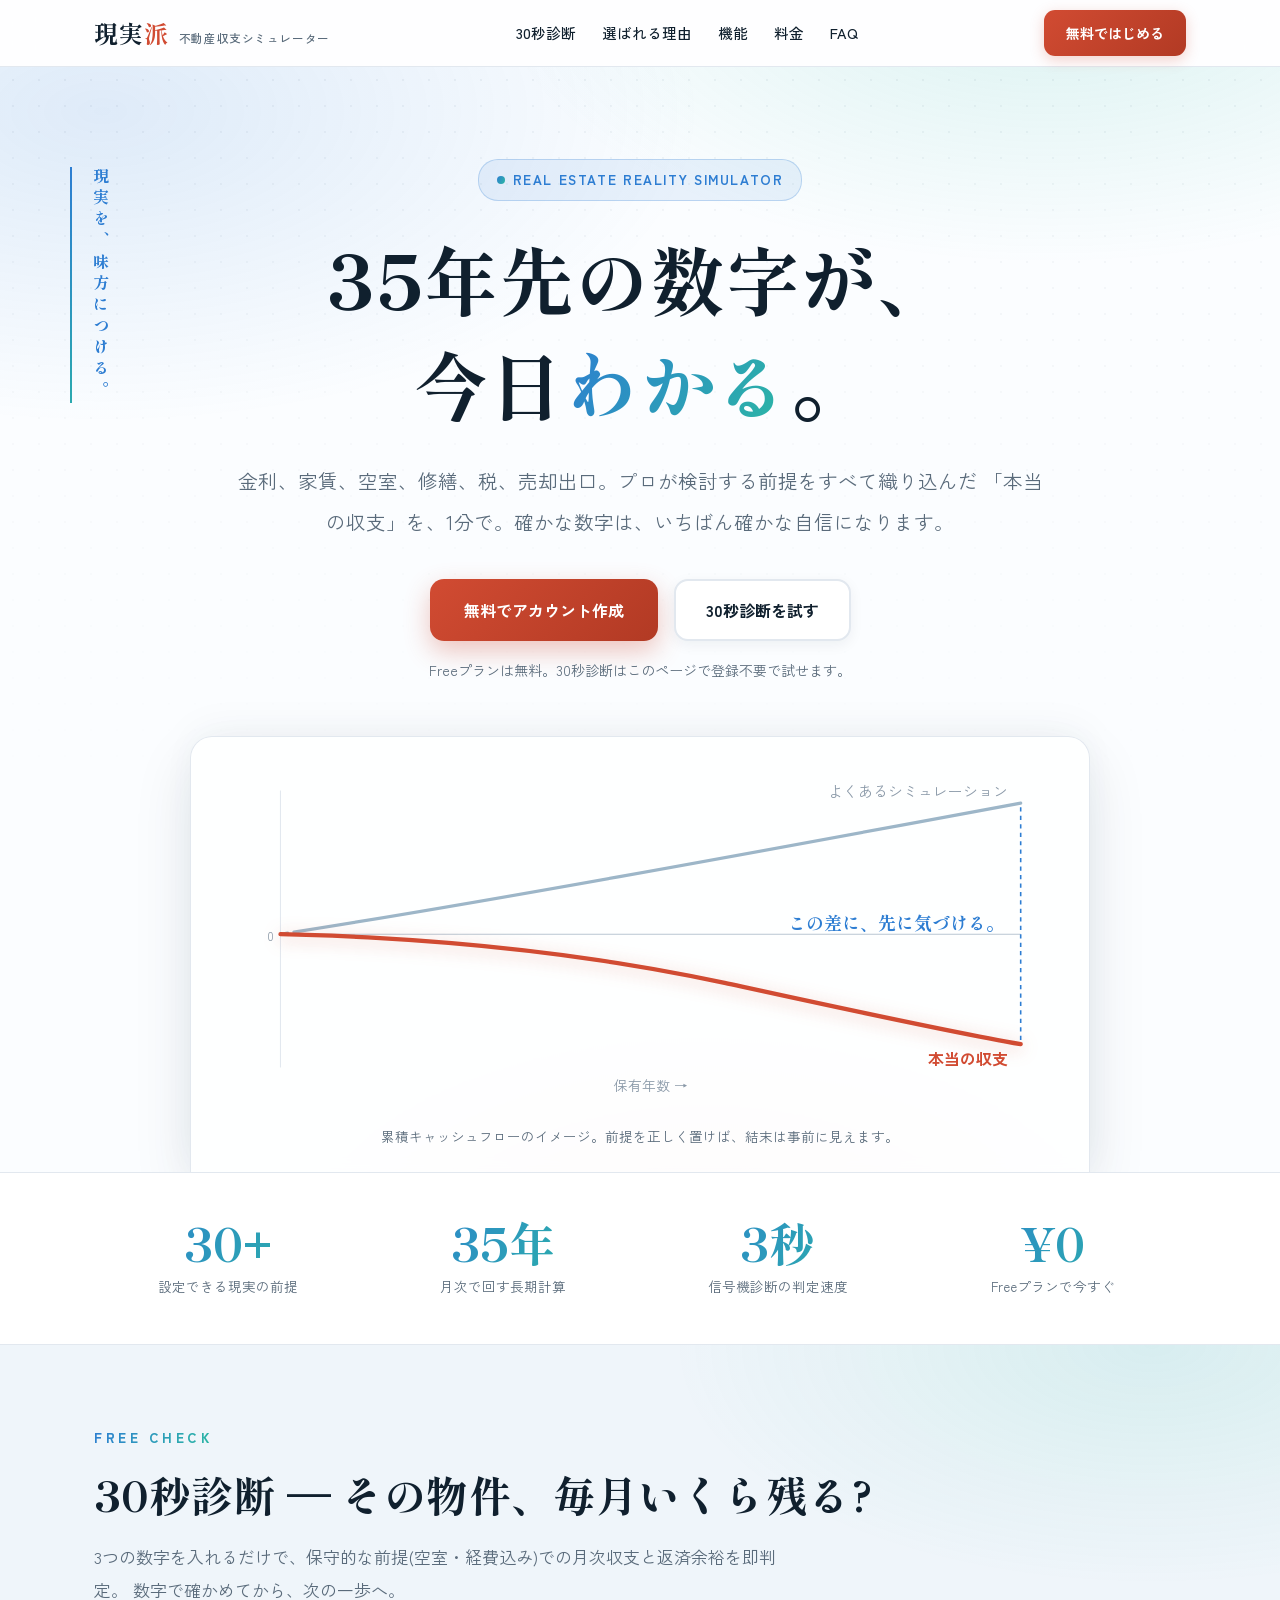
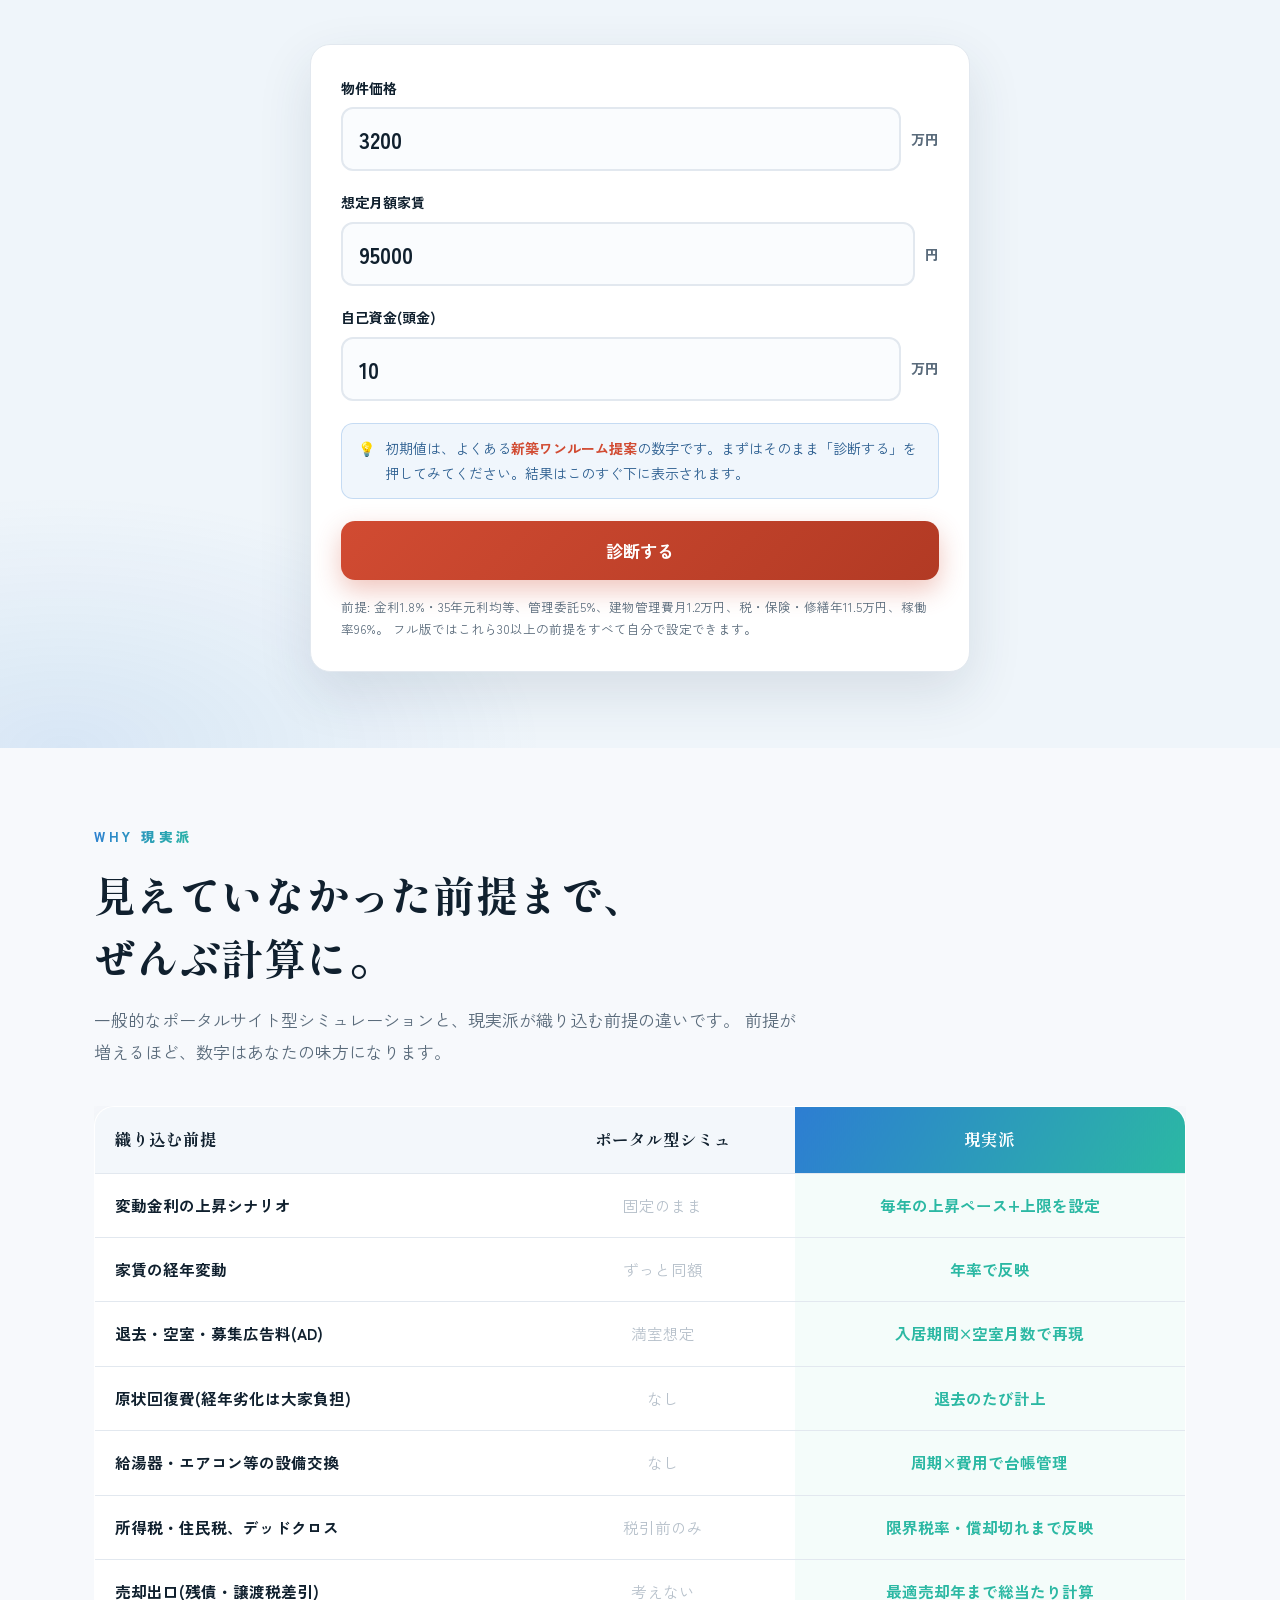
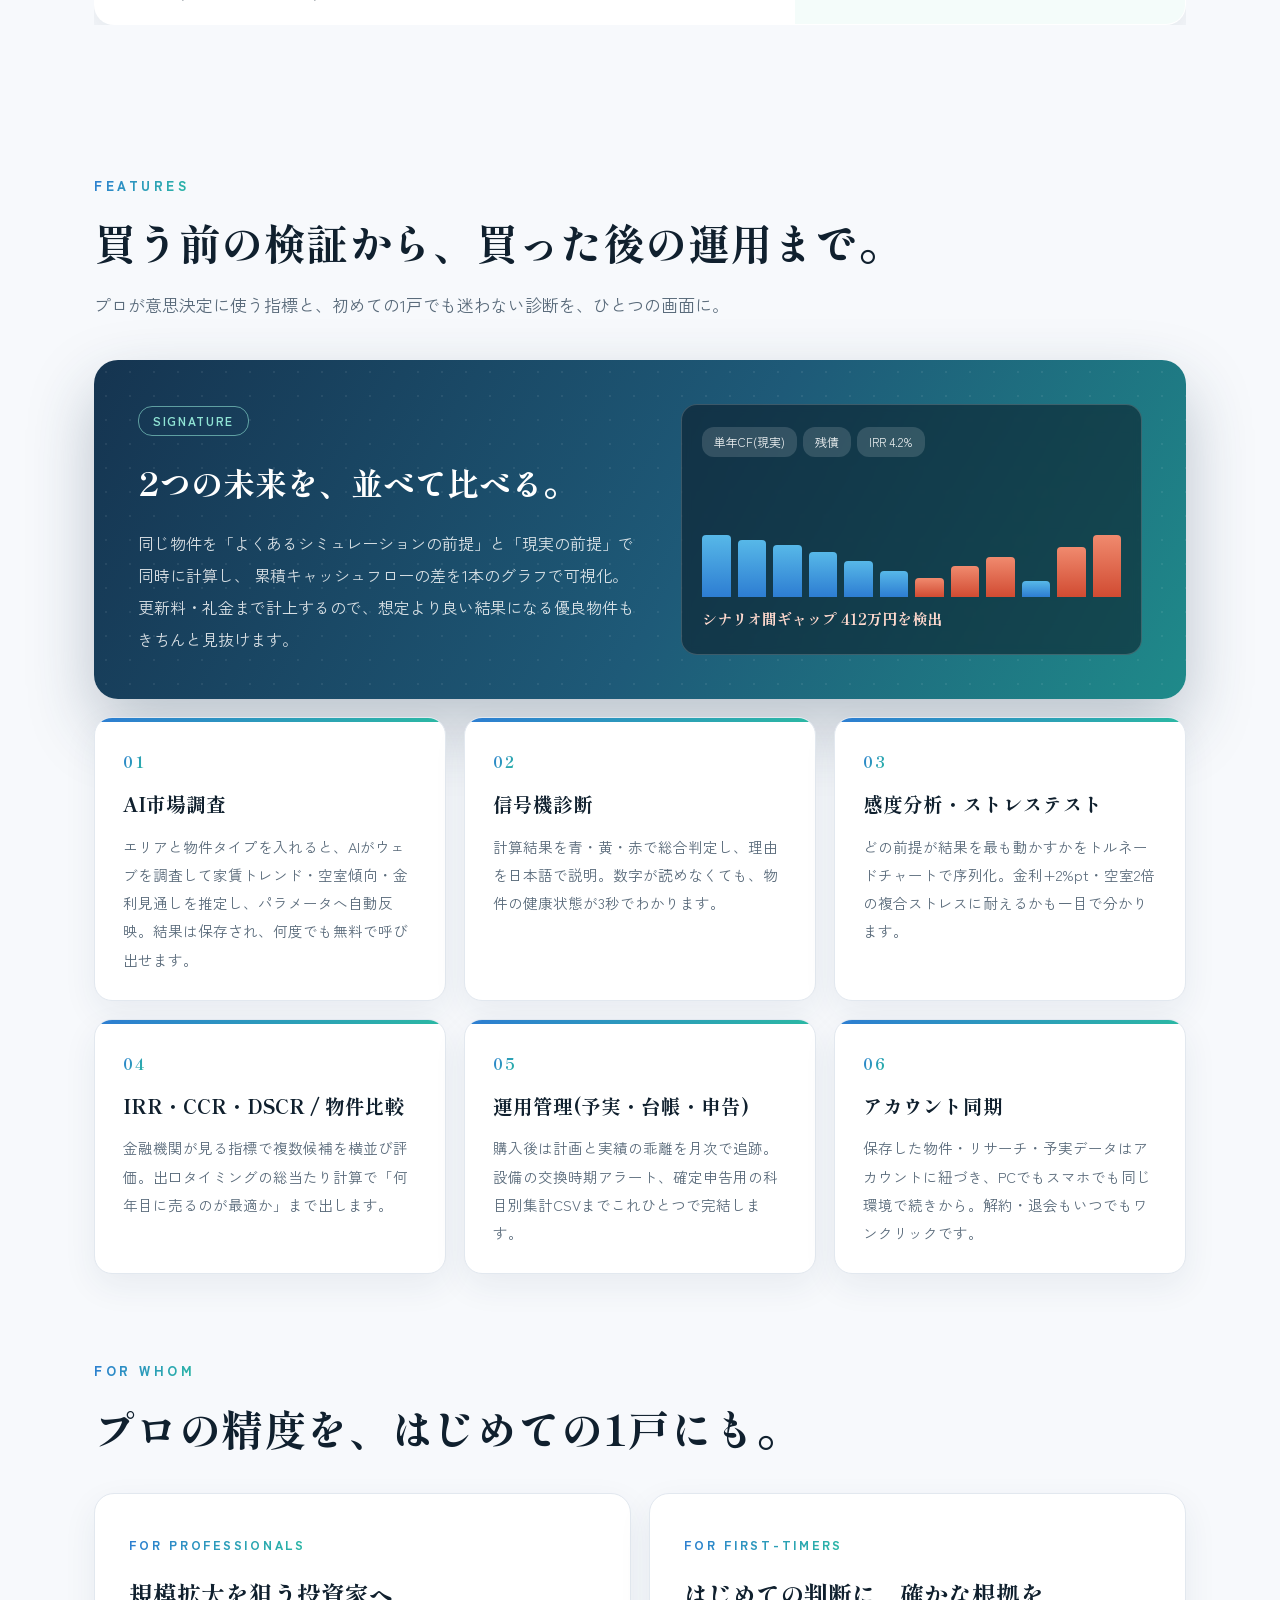
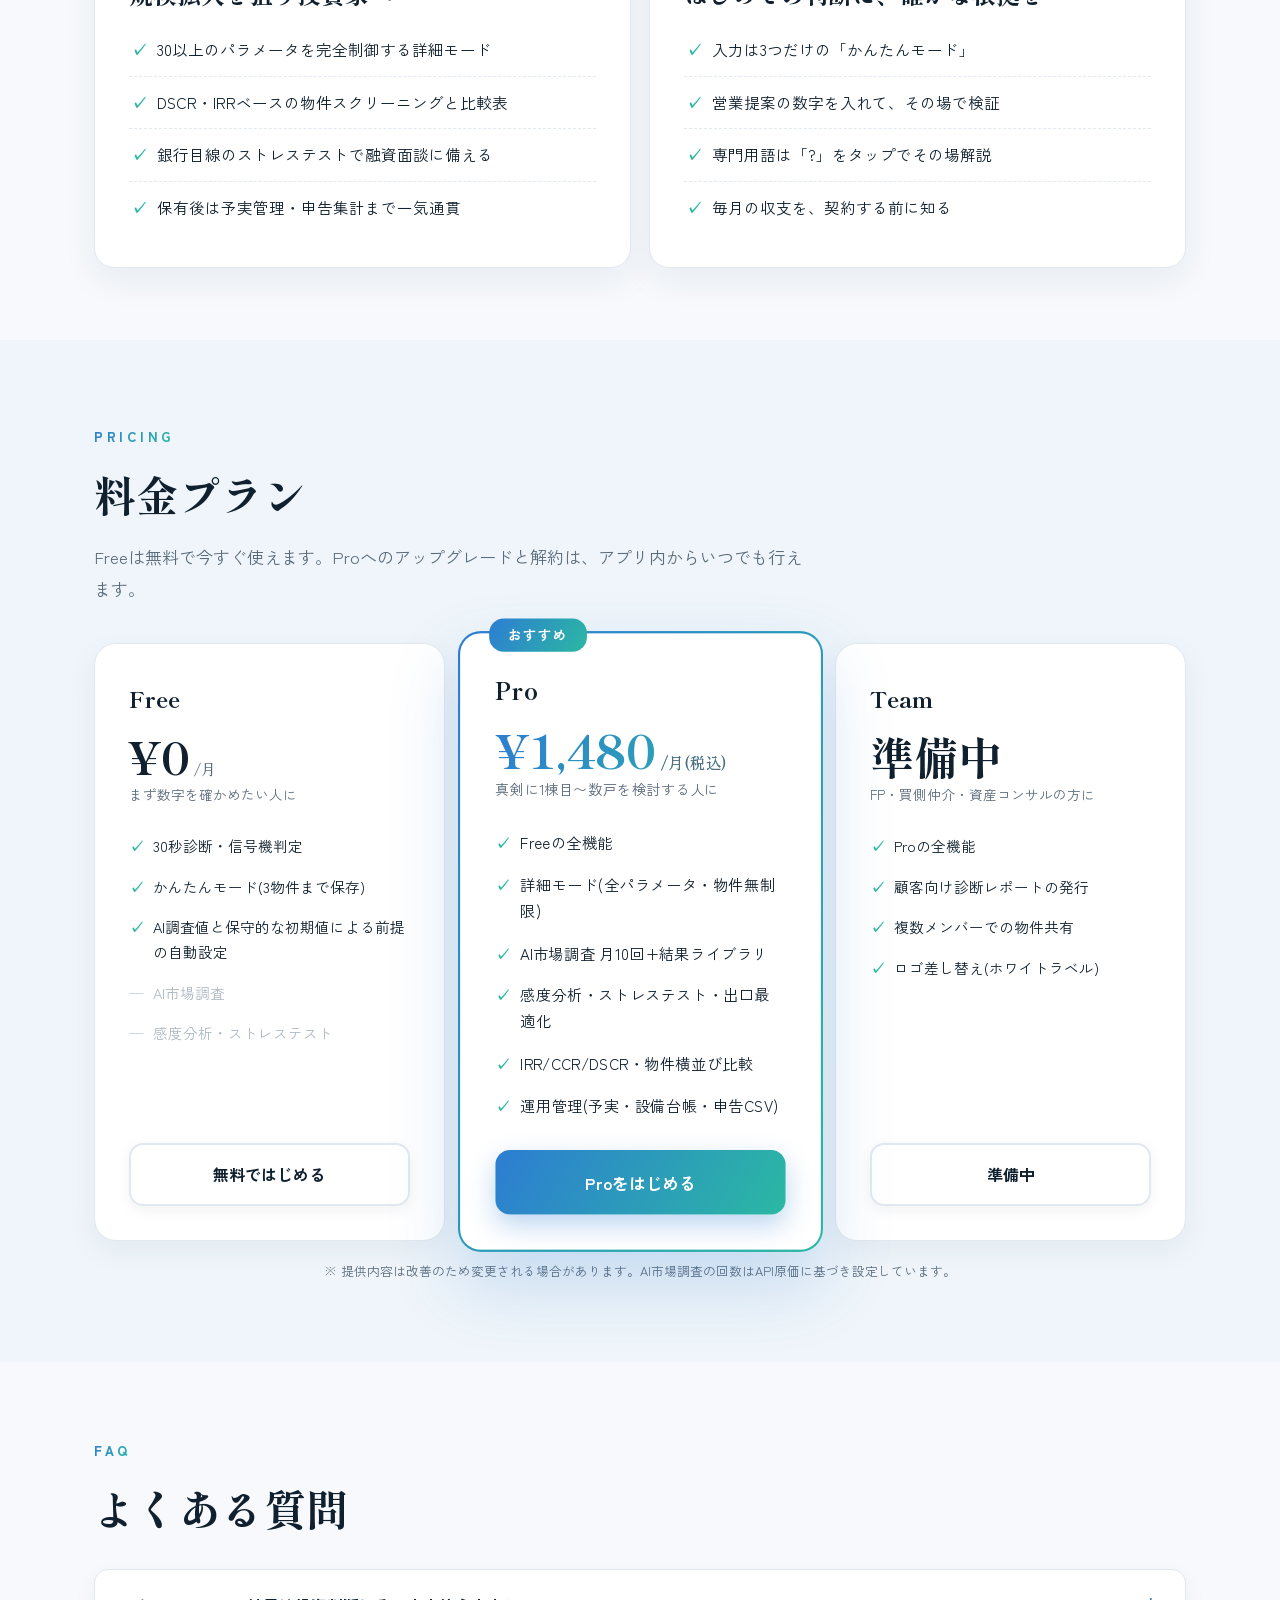
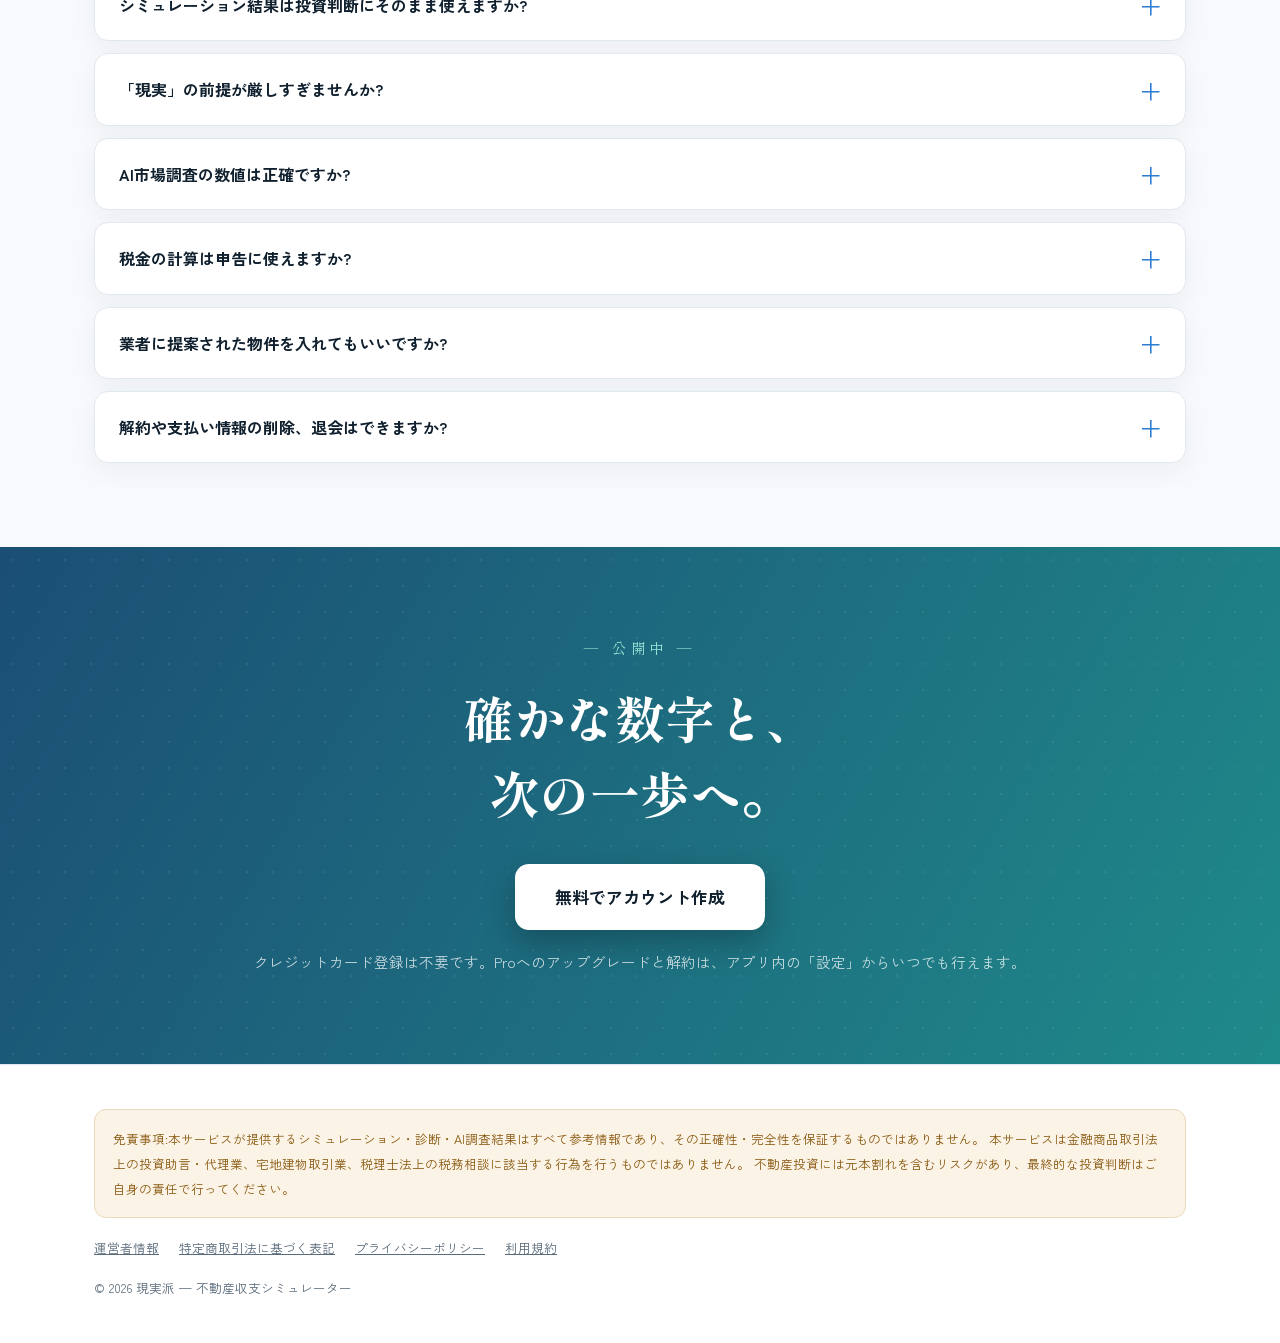
==== commit 76800f25: "Add files via upload" ====
--- a/index.html
+++ b/index.html
@@ -457,7 +457,7 @@
         <h3>はじめての判断に、確かな根拠を</h3>
         <ul>
           <li>入力は3つだけの「かんたんモード」</li>
-          <li>営業提案を1タップで検証するプリセット</li>
+          <li>営業提案の数字を入れて、その場で検証</li>
           <li>専門用語は「?」をタップでその場解説</li>
           <li>毎月の収支を、契約する前に知る</li>
         </ul>
@@ -480,7 +480,7 @@
         <ul>
           <li>30秒診断・信号機判定</li>
           <li>かんたんモード(3物件まで保存)</li>
-          <li>プリセット4種(営業提案の検証含む)</li>
+          <li>AI調査値と保守的な初期値による前提の自動設定</li>
           <li class="no">AI市場調査</li>
           <li class="no">感度分析・ストレステスト</li>
         </ul>
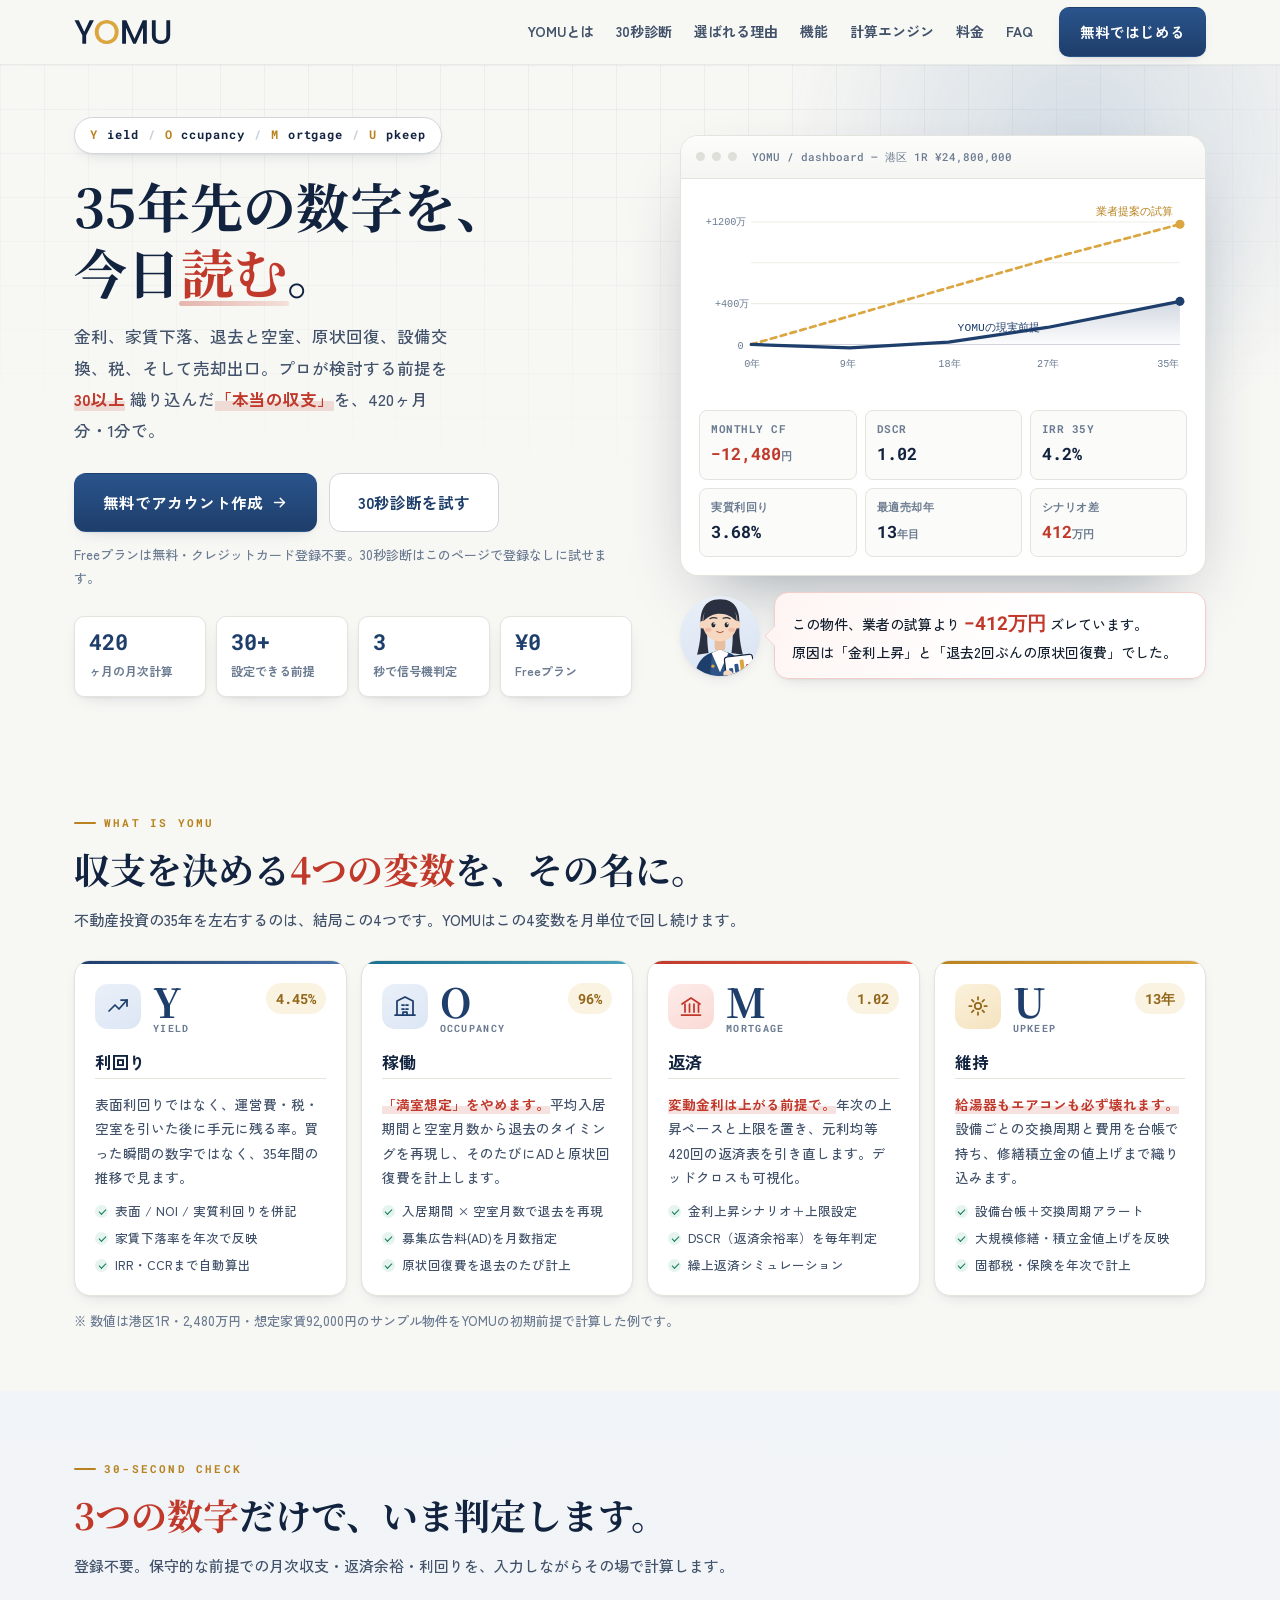
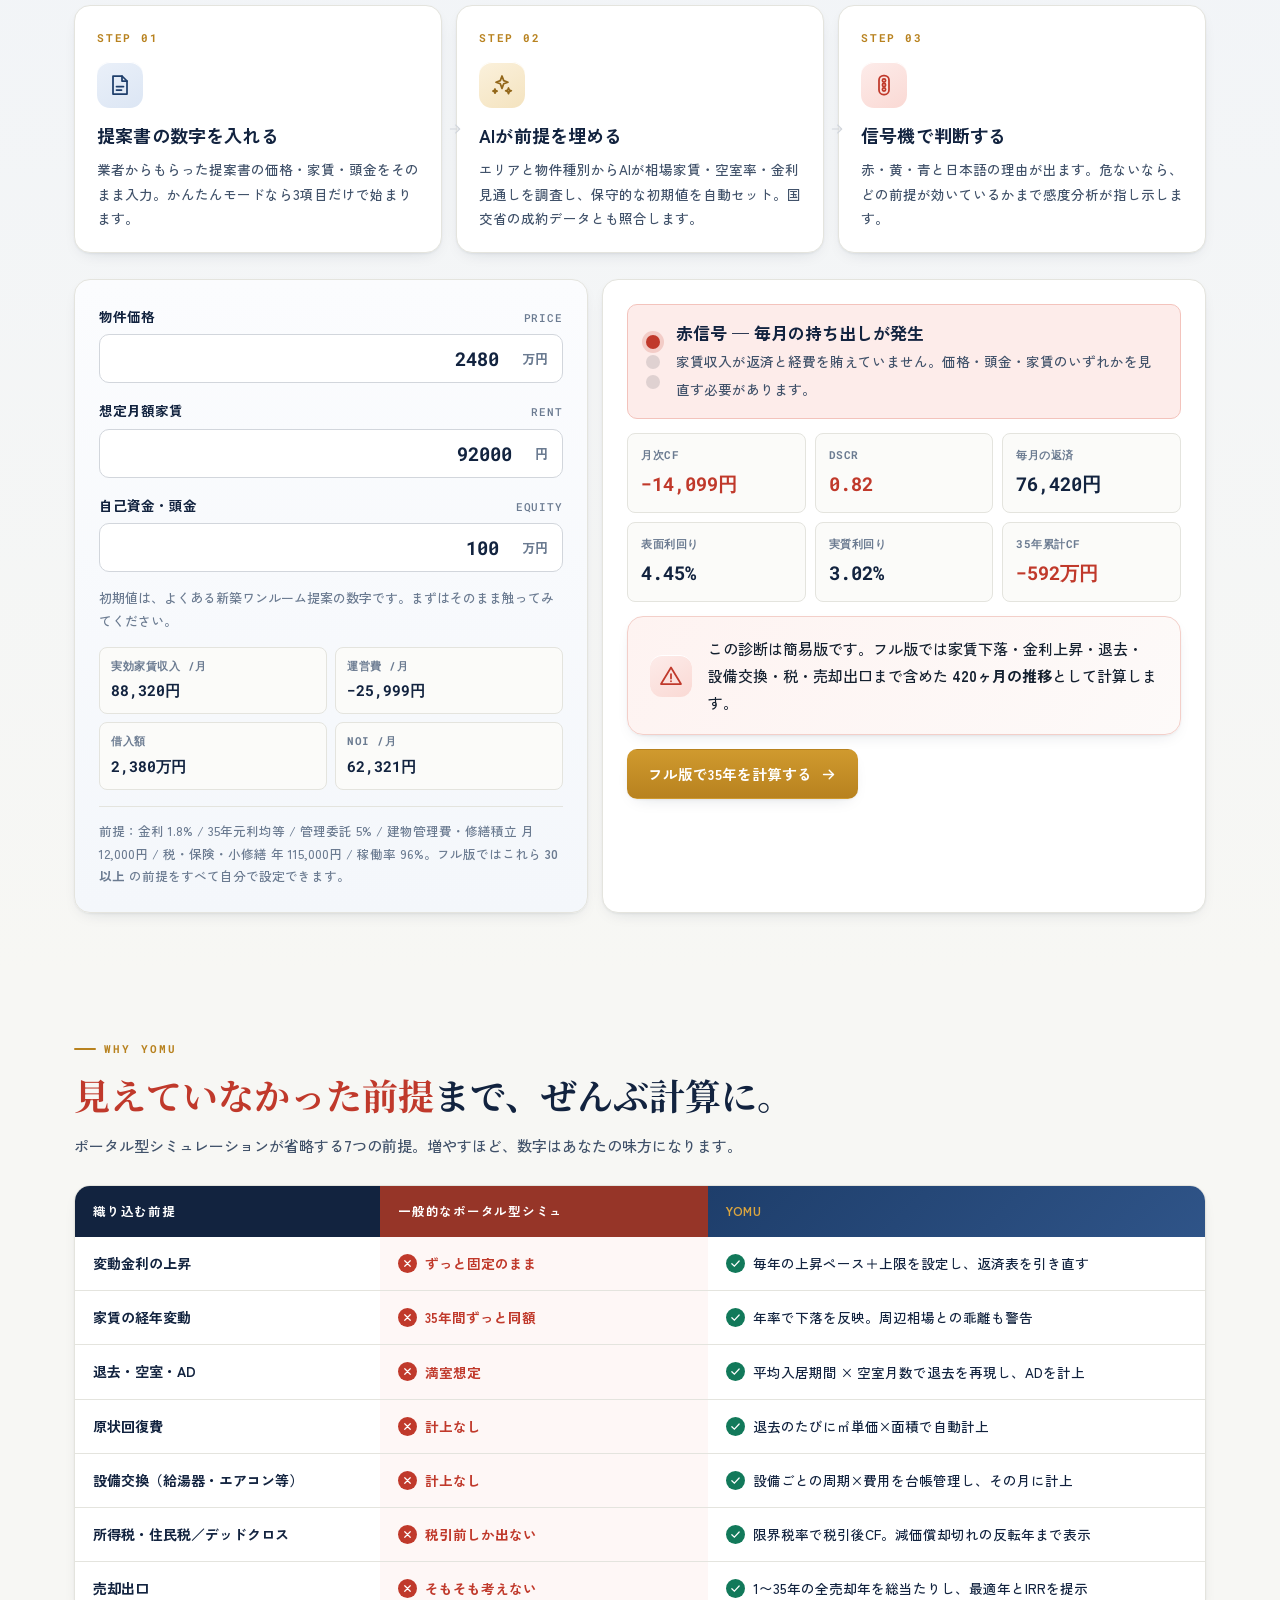
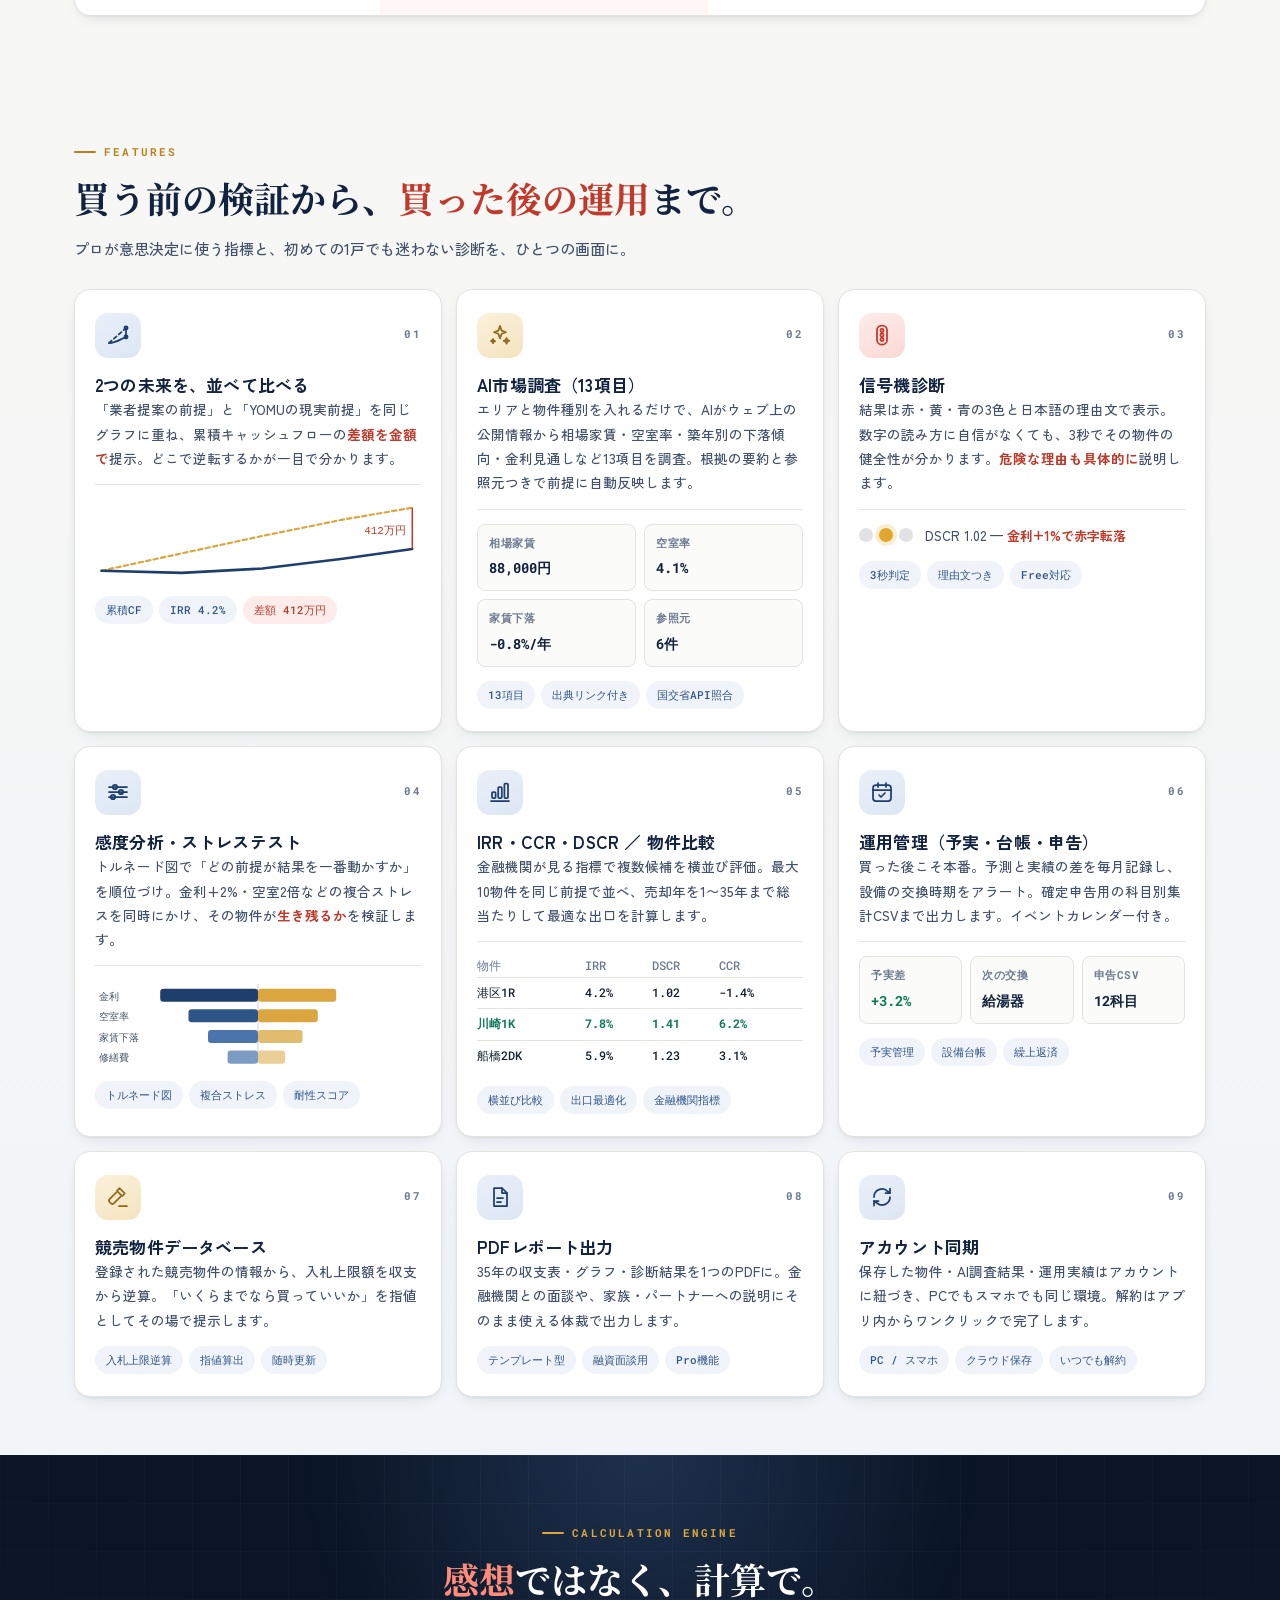
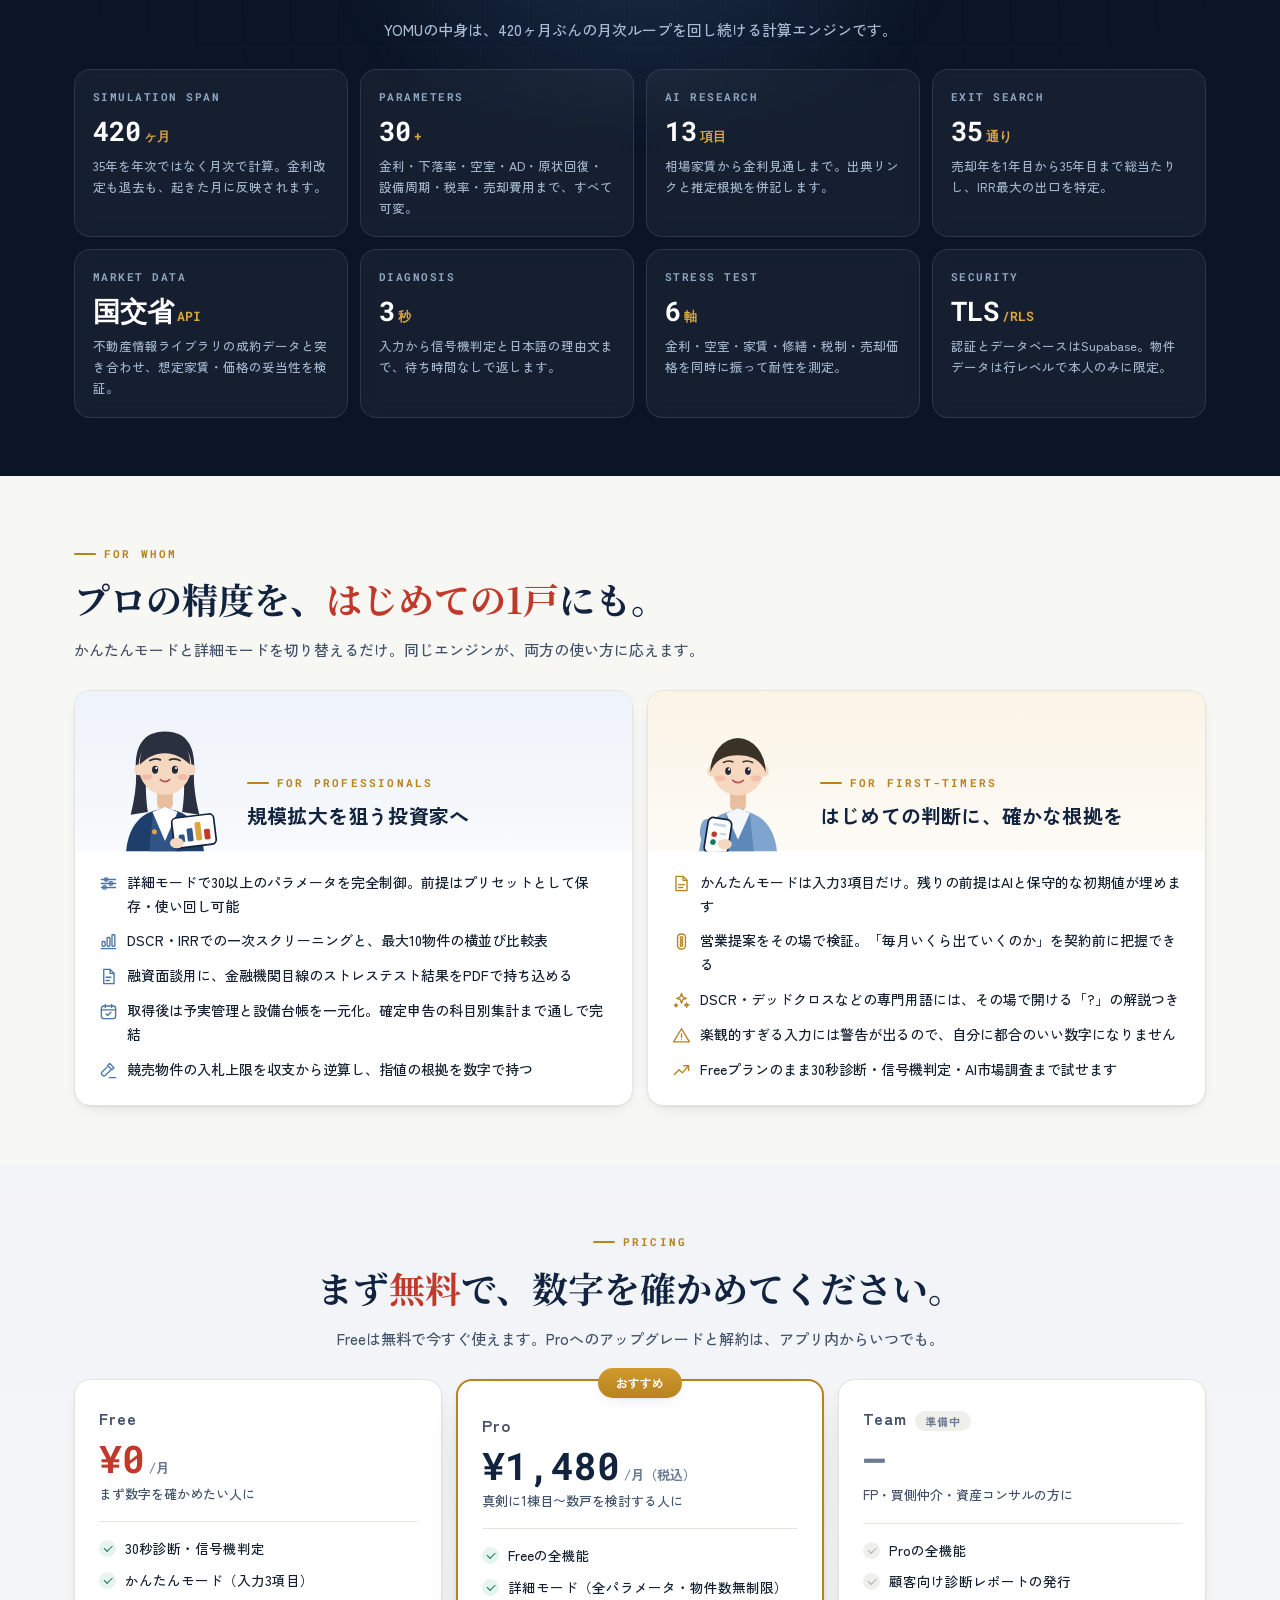
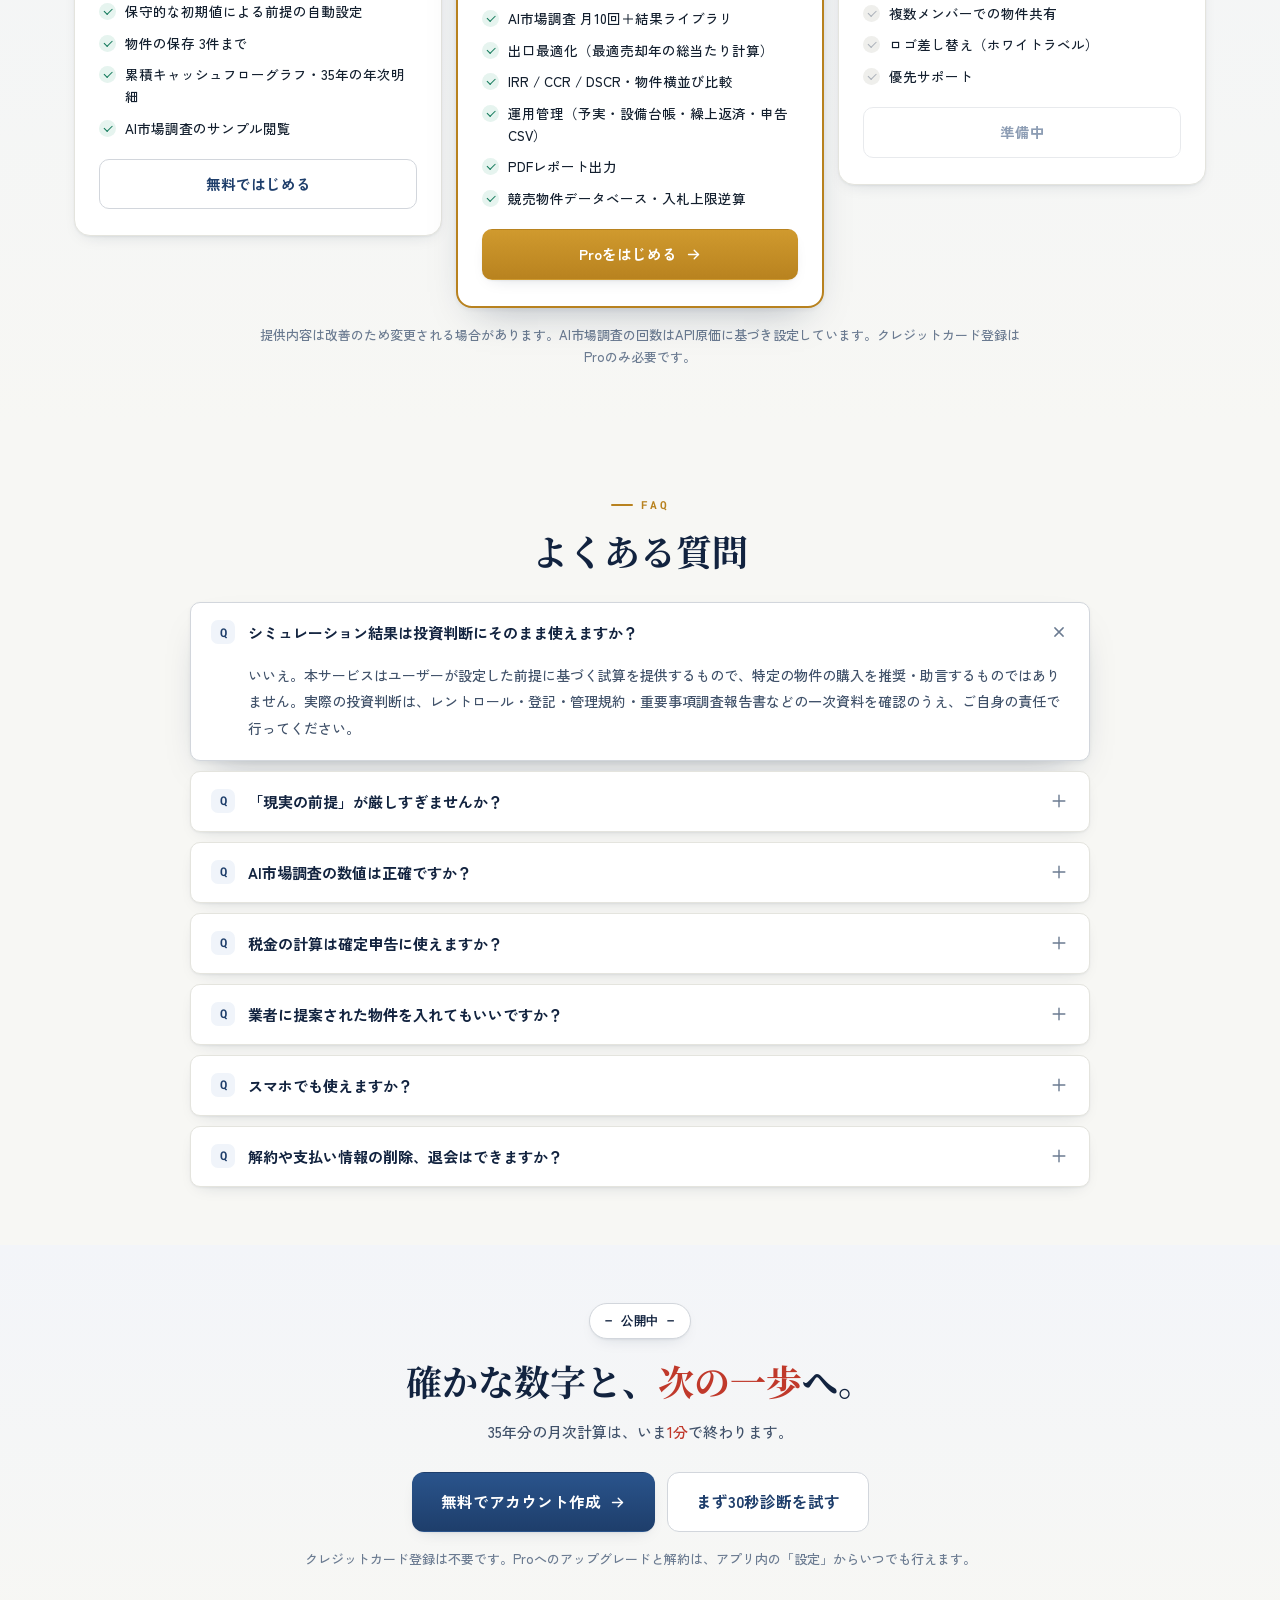
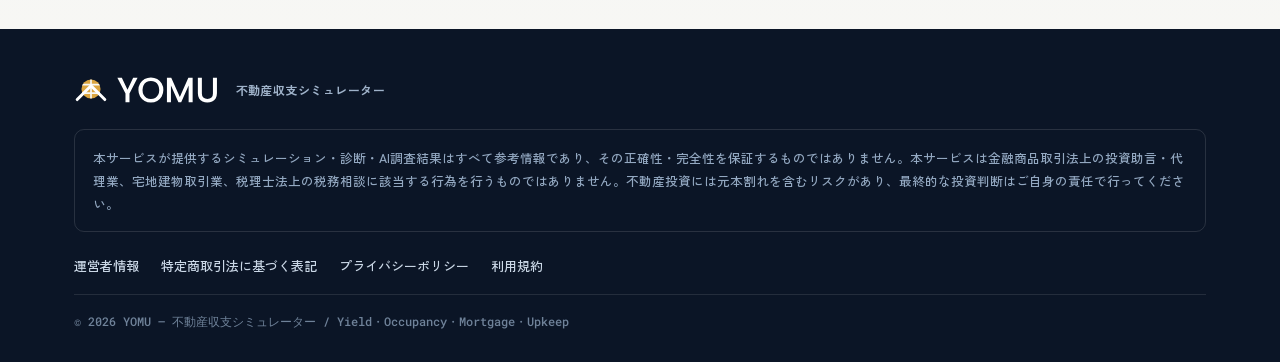
==== commit eeaa625d: "Add files via upload" ====
--- a/index.html
+++ b/index.html
@@ -1,651 +1,937 @@
-<!doctype html>
+<!DOCTYPE html>
 <html lang="ja">
 <head>
 <meta charset="utf-8">
 <meta name="viewport" content="width=device-width, initial-scale=1">
-<title>現実派 — 35年先の数字が、今日わかる。不動産収支シミュレーター</title>
-<meta name="description" content="金利・家賃・空室・修繕・税・売却出口まで織り込んだ本当の収支を1分で。確かな数字を味方に、自信を持って判断できる不動産投資シミュレーター。">
+<title>YOMU — 不動産投資の「本当の収支」を35年分、読む。</title>
+<meta name="description" content="利回り(Yield)・稼働(Occupancy)・返済(Mortgage)・維持(Upkeep)。30以上の前提を織り込んだ35年月次シミュレーションと信号機診断。Freeプランは無料。">
 <link rel="preconnect" href="https://fonts.googleapis.com">
 <link rel="preconnect" href="https://fonts.gstatic.com" crossorigin>
-<link href="https://fonts.googleapis.com/css2?family=Shippori+Mincho:wght@600;700;800&family=Zen+Kaku+Gothic+New:wght@400;500;700;900&display=swap" rel="stylesheet">
+<link href="https://fonts.googleapis.com/css2?family=Noto+Serif+JP:wght@600;700&family=Zen+Kaku+Gothic+New:wght@400;500;700;900&family=Roboto+Mono:wght@400;500;700&display=swap" rel="stylesheet">
+<link rel="icon" type="image/svg+xml" href="/favicon.svg">
+<link rel="icon" type="image/png" sizes="32x32" href="/favicon-32.png">
+<link rel="icon" type="image/png" sizes="16x16" href="/favicon-16.png">
+<link rel="apple-touch-icon" href="/apple-touch-icon.png">
+<meta name="theme-color" content="#12233F">
+<meta property="og:title" content="YOMU — 不動産収支シミュレーター">
+<meta property="og:type" content="website">
+<meta name="twitter:card" content="summary">
 <style>
 :root{
-  --bg:#F7F9FC; --card:#FFFFFF; --ink:#10202E; --sub:#5A6B7B;
-  --line:#E2E8EF; --navy:#1F3A52;
-  --blue:#2D7DD2; --teal:#2BB8A3; --red:#D14B32; --red2:#B23A24;
-  --green:#1F8A72; --warn:#8A5A12; --warnbg:#FBF3E6;
-  --grad:linear-gradient(120deg,var(--blue),var(--teal));
-  --serif:"Shippori Mincho",serif;
-  --sans:"Zen Kaku Gothic New","Hiragino Kaku Gothic ProN",sans-serif;
+  --ink:#1E3E6B; --ink-2:#2f5488; --ink-3:#4a74ab; --ink-deep:#12233f; --ink-night:#0B1526;
+  --gold:#B8821F; --gold-2:#DBA53F; --gold-soft:#FBF3E2;
+  --red:#C0392B; --red-2:#E05A46; --red-soft:#FDECEA;
+  --ok:#12795A; --ok-soft:#E6F4EF;
+  --paper:#F7F7F4; --surface:#fff; --surface-2:#FBFBF9;
+  --text:#14202F; --muted:#41526A; --faint:#6B7B91;
+  --line:#E4E4DE; --line-2:#D2D6DC;
+  --serif:"Noto Serif JP",serif;
+  --sans:"Zen Kaku Gothic New","Hiragino Sans","Yu Gothic",sans-serif;
+  --mono:"Roboto Mono",ui-monospace,SFMono-Regular,Menlo,monospace;
+  --r:16px; --r-s:10px; --r-xs:8px; --pill:999px;
+  --sh1:0 1px 2px rgba(18,35,63,.05), 0 6px 18px -10px rgba(18,35,63,.22);
+  --sh2:0 2px 4px rgba(18,35,63,.05), 0 18px 40px -20px rgba(18,35,63,.35);
+  --sh3:0 30px 70px -30px rgba(18,35,63,.45);
 }
-*,*::before,*::after{box-sizing:border-box;margin:0;padding:0}
+*{box-sizing:border-box;margin:0;padding:0}
 html{scroll-behavior:smooth}
-body{font-family:var(--sans);background:var(--bg);color:var(--ink);line-height:1.9;font-size:16.5px}
-img,svg{max-width:100%}
-a{color:var(--blue)}
-.wrap{max-width:1140px;margin:0 auto;padding:0 24px}
-.num{font-variant-numeric:tabular-nums}
-.gtx{background:var(--grad);-webkit-background-clip:text;background-clip:text;color:transparent}
+body{font-family:var(--sans);font-size:16px;font-weight:500;line-height:1.8;color:var(--text);background:var(--paper);-webkit-font-smoothing:antialiased}
+a{color:inherit;text-decoration:none}
+img,svg{display:block}
+.wrap{max-width:1180px;margin:0 auto;padding:0 24px}
+.mono{font-family:var(--mono);font-variant-numeric:tabular-nums}
+
+/* ===== type ===== */
+h1{font-family:var(--serif);font-weight:700;font-size:clamp(31px,4.4vw,53px);line-height:1.26;letter-spacing:.005em;color:var(--ink-deep)}
+h2{font-family:var(--serif);font-weight:700;font-size:clamp(24px,2.9vw,36px);line-height:1.36;color:var(--ink-deep)}
+h3{font-family:var(--sans);font-weight:700;font-size:18px;line-height:1.5;color:var(--ink-deep);letter-spacing:.01em}
+.hl{font-style:normal;color:var(--red)}
+.mk{font-style:normal;color:var(--red);font-weight:700;background:linear-gradient(transparent 60%,rgba(192,57,43,.15) 60%)}
+.neg{color:var(--red);font-weight:700}
+.lead{color:var(--muted);font-size:15px;font-weight:500;line-height:1.85}
+.note{font-size:13px;color:var(--faint);font-weight:500;line-height:1.75}
+
+/* ===== section frame ===== */
+section{padding:58px 0;position:relative}
+.sec-head{margin-bottom:26px;max-width:780px}
+.eyebrow{display:inline-flex;align-items:center;gap:8px;font-family:var(--mono);font-size:11px;font-weight:700;letter-spacing:.2em;color:var(--gold);text-transform:uppercase;margin-bottom:12px}
+.eyebrow::before{content:"";width:22px;height:2px;border-radius:2px;background:var(--gold)}
+.sec-head .lead{margin-top:12px}
+.center{text-align:center;margin-left:auto;margin-right:auto}
+.center .eyebrow{justify-content:center}
 
 /* ===== buttons ===== */
-.btn{display:inline-block;border:none;cursor:pointer;text-decoration:none;text-align:center;
-  font-family:var(--sans);font-weight:700;border-radius:14px;transition:transform .18s,box-shadow .18s,filter .18s}
-.btn:hover{transform:translateY(-2px);filter:brightness(1.05)}
-.btn:active{transform:translateY(0)}
-.btn-r{background:linear-gradient(135deg,var(--red),var(--red2));color:#fff;
-  padding:16px 34px;font-size:16px;box-shadow:0 10px 26px rgba(209,75,50,.32)}
-.btn-b{background:var(--grad);color:#fff;padding:16px 34px;font-size:16px;
-  box-shadow:0 10px 26px rgba(45,125,210,.32)}
-.btn-o{background:#fff;color:var(--ink);border:2px solid var(--line);
-  padding:14px 30px;font-size:16px;box-shadow:0 4px 14px rgba(16,32,46,.06)}
-.btn-o:hover{border-color:var(--blue);color:var(--blue)}
+.btn{display:inline-flex;align-items:center;justify-content:center;gap:8px;padding:11px 20px;border-radius:var(--r-s);font-size:14.5px;font-weight:700;border:1px solid transparent;cursor:pointer;transition:transform .18s cubic-bezier(.2,.8,.3,1),box-shadow .18s,background .18s;font-family:var(--sans);white-space:nowrap}
+.btn svg{width:17px;height:17px}
+.btn-p{background:linear-gradient(180deg,#2a548c 0%,#1E3E6B 100%);color:#fff;box-shadow:var(--sh1)}
+.btn-p:hover{transform:translateY(-2px);box-shadow:var(--sh2)}
+.btn-g{background:linear-gradient(180deg,#D09A2E 0%,#B8821F 100%);color:#fff;box-shadow:var(--sh1)}
+.btn-g:hover{transform:translateY(-2px);box-shadow:var(--sh2)}
+.btn-o{border-color:var(--line-2);color:var(--ink);background:var(--surface)}
+.btn-o:hover{border-color:var(--ink-3);transform:translateY(-2px);box-shadow:var(--sh1)}
+.btn-lg{padding:15px 28px;font-size:15.5px;border-radius:12px}
+
+/* ===== card ===== */
+.card{background:var(--surface);border:1px solid var(--line);border-radius:var(--r);box-shadow:var(--sh1)}
+.grid{display:grid;gap:14px}
+.g2{grid-template-columns:repeat(2,1fr)}
+.g3{grid-template-columns:repeat(3,1fr)}
+.g4{grid-template-columns:repeat(4,1fr)}
+
+/* ===== icons ===== */
+.ico{width:22px;height:22px;stroke:currentColor;fill:none;stroke-width:1.7;stroke-linecap:round;stroke-linejoin:round}
+.ico-box{width:46px;height:46px;border-radius:13px;display:flex;align-items:center;justify-content:center;background:linear-gradient(150deg,#EAF0F9,#DCE6F4);color:var(--ink);flex:0 0 auto;box-shadow:inset 0 1px 0 #fff}
+.ico-box.gold{background:linear-gradient(150deg,#FBF1DC,#F4E3BF);color:#93671A}
+.ico-box.red{background:linear-gradient(150deg,#FDECEA,#FAD9D4);color:var(--red)}
+.ico-box .ico{width:24px;height:24px;stroke-width:1.75}
 
 /* ===== header ===== */
-header{position:sticky;top:0;z-index:50;background:rgba(255,255,255,.82);
-  backdrop-filter:blur(16px);border-bottom:1px solid var(--line)}
-.hd{display:flex;align-items:center;justify-content:space-between;height:66px}
-.logo{font-family:var(--serif);font-weight:800;font-size:24px;letter-spacing:.04em;
-  color:var(--ink);text-decoration:none}
-.logo b{color:var(--red)}
-.logo small{font-size:11.5px;font-weight:500;color:var(--sub);
-  margin-left:10px;font-family:var(--sans);letter-spacing:.05em}
-nav.menu{display:flex;gap:26px;font-size:14.5px}
-nav.menu a{text-decoration:none;color:var(--ink);font-weight:500}
-nav.menu a:hover{color:var(--blue)}
-.hd .btn-r{padding:10px 22px;font-size:14px;box-shadow:0 4px 14px rgba(209,75,50,.25);border-radius:11px}
-@media(max-width:820px){nav.menu{display:none}.logo small{display:none}}
-
-/* ===== hero (bright tech) ===== */
-.hero{position:relative;padding:92px 0 0;overflow:hidden;background:
-  radial-gradient(900px 460px at 82% -8%,rgba(43,184,163,.16),transparent 62%),
-  radial-gradient(1000px 520px at 8% 4%,rgba(45,125,210,.14),transparent 60%),
-  radial-gradient(700px 380px at 55% 108%,rgba(209,75,50,.08),transparent 60%),
-  #FBFDFF}
-.hero::before{content:"";position:absolute;inset:0;pointer-events:none;
-  background-image:radial-gradient(rgba(31,58,82,.10) 1px,transparent 1px);
-  background-size:26px 26px;
-  mask-image:linear-gradient(180deg,rgba(0,0,0,.5),transparent 65%)}
-.hero .wrap{position:relative;text-align:center}
-.tate{position:absolute;left:0;top:8px;writing-mode:vertical-rl;font-family:var(--serif);
-  font-weight:700;font-size:16px;letter-spacing:.34em;color:var(--blue);
-  border-left:2px solid;border-image:var(--grad) 1;padding-left:14px}
-.badge{display:inline-flex;align-items:center;gap:8px;font-size:13.5px;font-weight:700;
-  color:var(--blue);background:rgba(45,125,210,.09);border:1px solid rgba(45,125,210,.25);
-  border-radius:20px;padding:7px 18px;letter-spacing:.12em;margin-bottom:24px}
-.badge::before{content:"";width:8px;height:8px;border-radius:4px;background:var(--grad)}
-h1{font-family:var(--serif);font-weight:800;font-size:clamp(38px,6.4vw,74px);
-  line-height:1.42;letter-spacing:.02em;color:var(--ink)}
-.hero .lead{margin:26px auto 0;color:var(--sub);font-size:clamp(16px,1.7vw,19.5px);
-  max-width:42em;line-height:2.1}
-.hero-cta{margin-top:36px;display:flex;gap:16px;flex-wrap:wrap;justify-content:center}
-.hero-note{margin-top:16px;font-size:14px;color:var(--sub)}
-.chart-stage{margin:52px auto 0;max-width:900px;background:rgba(255,255,255,.75);
-  border:1px solid var(--line);border-bottom:none;border-radius:22px 22px 0 0;
-  padding:28px 26px 0;backdrop-filter:blur(6px);
-  box-shadow:0 -6px 40px rgba(31,58,82,.05), 0 24px 60px rgba(31,58,82,.10)}
-.chart-stage figcaption{font-size:13.5px;color:var(--sub);text-align:center;padding:12px 0 22px}
-@media(max-width:900px){.tate{display:none}}
-
-/* line draw animation */
-.draw{stroke-dasharray:1200;stroke-dashoffset:1200;animation:draw 2.4s ease-out forwards}
-.draw.d2{animation-delay:.5s}
-@keyframes draw{to{stroke-dashoffset:0}}
-.fadein{opacity:0;animation:fin .8s ease-out 2.6s forwards}
-@keyframes fin{to{opacity:1}}
-@media(prefers-reduced-motion:reduce){
-  .draw,.draw.d2{animation:none;stroke-dashoffset:0}
-  .fadein{animation:none;opacity:1}
-  .rv{opacity:1 !important;transform:none !important}
+header{position:sticky;top:0;z-index:80;background:rgba(247,247,244,.86);backdrop-filter:saturate(180%) blur(14px);border-bottom:1px solid rgba(0,0,0,.06)}
+.nav{display:flex;align-items:center;gap:26px;height:64px}
+.brand{display:flex;align-items:center;color:var(--ink-deep)}
+.brand svg{height:24px;width:auto;display:block}
+@media(max-width:640px){.brand svg{height:21px}}
+.nav nav{display:flex;gap:22px;margin-left:auto;font-size:14px;font-weight:700;color:var(--muted)}
+.nav nav a{position:relative;padding:4px 0}
+.nav nav a::after{content:"";position:absolute;left:0;right:100%;bottom:0;height:2px;border-radius:2px;background:var(--gold);transition:right .22s}
+.nav nav a:hover{color:var(--ink)}.nav nav a:hover::after{right:0}
+@media(max-width:1000px){.nav nav{display:none}}
+
+/* ===== hero ===== */
+.hero{position:relative;overflow:hidden;padding:52px 0 48px}
+.hero::before{content:"";position:absolute;inset:0;
+  background-image:linear-gradient(rgba(30,62,107,.05) 1px,transparent 1px),linear-gradient(90deg,rgba(30,62,107,.05) 1px,transparent 1px);
+  background-size:44px 44px;mask-image:radial-gradient(120% 80% at 50% 0%,#000 20%,transparent 78%);
+  -webkit-mask-image:radial-gradient(120% 80% at 50% 0%,#000 20%,transparent 78%)}
+.hero::after{content:"";position:absolute;width:760px;height:560px;right:-180px;top:-200px;border-radius:50%;
+  background:radial-gradient(circle,rgba(74,116,171,.20),transparent 62%);filter:blur(10px)}
+.hero .wrap{position:relative;z-index:2}
+.hero-grid{display:grid;grid-template-columns:1.03fr .97fr;gap:48px;align-items:center}
+.pill{display:inline-flex;align-items:center;gap:9px;font-family:var(--mono);font-size:11.5px;font-weight:700;letter-spacing:.08em;color:var(--ink-deep);background:var(--surface);border:1px solid var(--line-2);padding:7px 15px;border-radius:var(--pill);box-shadow:var(--sh1)}
+.pill b{color:var(--gold)}
+h1{margin:18px 0 16px}
+h1 em{font-style:normal;color:var(--red);position:relative;white-space:nowrap}
+h1 em::after{content:"";position:absolute;left:-2px;right:-2px;bottom:.06em;height:.1em;border-radius:4px;background:linear-gradient(90deg,rgba(192,57,43,.35),rgba(224,90,70,.15))}
+.hero .sub{font-size:16.5px;color:var(--muted);font-weight:500;max-width:47ch;line-height:1.9}
+.hero .cta{display:flex;gap:12px;margin:26px 0 12px;flex-wrap:wrap}
+.hero-stats{display:grid;grid-template-columns:repeat(4,1fr);gap:10px;margin-top:26px}
+.hero-stats div{background:var(--surface);border:1px solid var(--line);border-radius:var(--r-s);padding:12px 14px;box-shadow:var(--sh1)}
+.hero-stats b{display:block;font-family:var(--mono);font-size:22px;font-weight:700;color:var(--ink);line-height:1.2}
+.hero-stats b i{font-style:normal;font-size:13px;color:var(--gold);margin-left:2px}
+.hero-stats span{font-size:12px;color:var(--faint);font-weight:700}
+@media(max-width:1000px){.hero-grid{grid-template-columns:1fr;gap:34px}}
+
+/* ===== app panel ===== */
+.panel{background:var(--surface);border:1px solid var(--line);border-radius:18px;box-shadow:var(--sh3);overflow:hidden}
+.panel-bar{display:flex;align-items:center;gap:7px;padding:11px 15px;border-bottom:1px solid var(--line);background:linear-gradient(180deg,#FCFCFB,#F5F5F2)}
+.panel-bar i{width:9px;height:9px;border-radius:50%;background:#DFDFD9}
+.panel-bar span{font-family:var(--mono);font-size:11px;font-weight:500;color:var(--faint);margin-left:8px}
+.panel-body{padding:18px}
+.kv{display:grid;grid-template-columns:repeat(3,1fr);gap:8px;margin-top:14px}
+.kv div{background:var(--surface-2);border:1px solid var(--line);border-radius:var(--r-xs);padding:9px 11px}
+.kv span{display:block;font-family:var(--mono);font-size:10.5px;font-weight:700;letter-spacing:.05em;color:var(--faint)}
+.kv b{font-family:var(--mono);font-size:17px;font-weight:700;color:var(--ink-deep)}
+.kv b.up{color:var(--ok)}.kv b.dn{color:var(--red)}
+.kv b em{font-style:normal;font-size:11px;color:var(--faint)}
+
+/* ===== advisor bubble ===== */
+.advisor{display:flex;align-items:center;gap:14px;margin-top:16px}
+.advisor .av{width:80px;height:80px;border-radius:50%;background:linear-gradient(160deg,#E9EFF8,#D8E3F2);flex:0 0 auto;overflow:hidden;box-shadow:var(--sh1);position:relative}
+.advisor .av svg{position:absolute;left:50%;bottom:-4px;width:88px;transform:translateX(-50%)}
+.bubble{position:relative;background:linear-gradient(120deg,#FEF5F3,#fff 60%);border:1px solid #F3CFC9;border-radius:14px;padding:13px 17px;box-shadow:var(--sh1);font-size:14px;font-weight:500;color:var(--text);flex:1}
+.bubble::before{content:"";position:absolute;left:-8px;top:50%;width:14px;height:14px;background:#FEF5F3;border-left:1px solid #F3CFC9;border-bottom:1px solid #F3CFC9;border-radius:0 0 0 3px;transform:translateY(-50%) rotate(45deg)}
+.bubble .big{font-family:var(--mono);font-size:19px;font-weight:700;color:var(--red)}
+
+/* ===== YOMU cards ===== */
+.yomu{display:grid;grid-template-columns:repeat(4,1fr);gap:14px}
+.ycard{position:relative;background:var(--surface);border:1px solid var(--line);border-radius:var(--r);padding:22px 20px 20px;box-shadow:var(--sh1);overflow:hidden;transition:transform .22s cubic-bezier(.2,.8,.3,1),box-shadow .22s}
+.ycard:hover{transform:translateY(-4px);box-shadow:var(--sh2)}
+.ycard::before{content:"";position:absolute;left:0;right:0;top:0;height:3px;background:linear-gradient(90deg,var(--ink),var(--ink-3))}
+.ycard:nth-child(2)::before{background:linear-gradient(90deg,#1a6f8f,#4aa3bd)}
+.ycard:nth-child(3)::before{background:linear-gradient(90deg,var(--red),var(--red-2))}
+.ycard:nth-child(4)::before{background:linear-gradient(90deg,var(--gold),var(--gold-2))}
+.ycard .top{display:flex;align-items:flex-start;gap:12px;margin-bottom:14px}
+.ycard .ltr{font-family:var(--serif);font-weight:700;font-size:40px;line-height:.9;color:var(--ink);letter-spacing:.02em}
+.ycard .ltr span{display:block;font-family:var(--mono);font-size:9.5px;font-weight:700;letter-spacing:.14em;color:var(--faint);margin-top:6px}
+.ycard .jp{font-weight:700;font-size:17px;color:var(--ink-deep);margin-top:2px}
+.ycard .chip{margin-left:auto;font-family:var(--mono);font-size:14px;font-weight:700;color:#93671A;background:var(--gold-soft);padding:3px 10px;border-radius:var(--pill)}
+.ycard p{font-size:13.5px;color:var(--muted);line-height:1.8;border-top:1px solid var(--line);padding-top:13px}
+.ycard ul{list-style:none;margin-top:12px;display:flex;flex-direction:column;gap:7px}
+.ycard li{font-size:12.5px;color:var(--muted);font-weight:500;padding-left:20px;position:relative;line-height:1.6}
+.ycard li::before{content:"";position:absolute;left:0;top:.35em;width:13px;height:13px;border-radius:50%;background:var(--ok-soft)}
+.ycard li::after{content:"";position:absolute;left:3.5px;top:.62em;width:6px;height:3px;border-left:1.7px solid var(--ok);border-bottom:1.7px solid var(--ok);transform:rotate(-45deg)}
+@media(max-width:1000px){.yomu{grid-template-columns:repeat(2,1fr)}}
+@media(max-width:620px){.yomu{grid-template-columns:1fr}}
+
+/* ===== steps ===== */
+.steps{display:grid;grid-template-columns:repeat(3,1fr);gap:14px;counter-reset:st}
+.step{background:var(--surface);border:1px solid var(--line);border-radius:var(--r);padding:22px;box-shadow:var(--sh1);position:relative}
+.step .n{font-family:var(--mono);font-size:11px;font-weight:700;letter-spacing:.16em;color:var(--gold);margin-bottom:14px}
+.step h3{margin:14px 0 8px}
+.step p{font-size:13.5px;color:var(--muted)}
+.step .arrow{position:absolute;right:-22px;top:50%;transform:translateY(-50%);width:16px;height:16px;color:var(--line-2);z-index:3}
+@media(max-width:820px){.steps{grid-template-columns:1fr}.step .arrow{display:none}}
+
+/* ===== diagnose ===== */
+.diag{display:grid;grid-template-columns:.92fr 1.08fr;gap:14px}
+.diag-in,.diag-out{background:var(--surface);border:1px solid var(--line);border-radius:var(--r);padding:24px;box-shadow:var(--sh1)}
+.diag-in{background:linear-gradient(180deg,#FBFCFE,#F4F7FB)}
+.field{margin-bottom:15px}
+.field label{display:flex;justify-content:space-between;align-items:baseline;font-size:13.5px;font-weight:700;color:var(--ink-deep);margin-bottom:6px}
+.field label b{font-family:var(--mono);font-size:10.5px;font-weight:500;color:var(--faint);letter-spacing:.09em}
+.field .box{display:flex;align-items:center;background:var(--surface);border:1.5px solid var(--line-2);border-radius:var(--r-s);padding:0 14px;transition:.18s}
+.field .box:focus-within{border-color:var(--ink-3);box-shadow:0 0 0 4px rgba(74,116,171,.14)}
+.field input{flex:1;border:0;outline:0;background:transparent;padding:11px 0;font-family:var(--mono);font-size:19px;font-weight:700;color:var(--ink-deep);text-align:right;width:100%}
+.field .unit{font-size:13px;font-weight:700;color:var(--faint);margin-left:8px}
+.assump{font-size:12.5px;color:var(--faint);line-height:1.8;border-top:1px solid var(--line);padding-top:13px;margin-top:16px}
+.signal{display:flex;align-items:center;gap:16px;border-radius:var(--r-s);padding:15px 18px;margin-bottom:14px;transition:.3s;border:1px solid var(--line);background:var(--surface-2)}
+.signal.g{background:var(--ok-soft);border-color:#B6E0D0}
+.signal.y{background:#FDF5E3;border-color:#EBD5A4}
+.signal.r{background:var(--red-soft);border-color:#F3C3BC}
+.lamp{display:flex;flex-direction:column;gap:6px;flex:0 0 auto}
+.lamp i{width:14px;height:14px;border-radius:50%;background:rgba(20,32,47,.13);transition:.28s}
+.lamp i.on[data-c="r"]{background:var(--red);box-shadow:0 0 0 4px rgba(192,57,43,.18)}
+.lamp i.on[data-c="y"]{background:#DFA82C;box-shadow:0 0 0 4px rgba(223,168,44,.2)}
+.lamp i.on[data-c="g"]{background:var(--ok);box-shadow:0 0 0 4px rgba(18,121,90,.18)}
+.signal .txt b{font-family:var(--sans);font-weight:700;font-size:17px;color:var(--ink-deep);display:block;line-height:1.5}
+.signal .txt span{font-size:13.5px;color:var(--muted);font-weight:500}
+.res{display:grid;grid-template-columns:repeat(3,1fr);gap:9px}
+.res div{background:var(--surface-2);border:1px solid var(--line);border-radius:var(--r-xs);padding:11px 13px}
+.res span{display:block;font-size:11px;font-weight:700;color:var(--faint);font-family:var(--mono);letter-spacing:.04em;margin-bottom:2px}
+.res b{font-family:var(--mono);font-size:19px;font-weight:700;color:var(--ink-deep)}
+.res b.up{color:var(--ok)}.res b.dn{color:var(--red)}
+.res b em{font-style:normal;font-size:11px;color:var(--faint);margin-left:2px}
+@media(max-width:940px){.diag{grid-template-columns:1fr}.res{grid-template-columns:repeat(2,1fr)}}
+
+/* ===== compare ===== */
+.cmp-wrap{background:var(--surface);border:1px solid var(--line);border-radius:var(--r);box-shadow:var(--sh1);overflow:hidden}
+.cmp{width:100%;border-collapse:collapse;font-size:14px}
+.cmp th,.cmp td{padding:14px 18px;text-align:left;vertical-align:middle;border-bottom:1px solid var(--line)}
+.cmp thead th{font-size:12.5px;font-weight:700;letter-spacing:.06em;color:#fff;border-bottom:0}
+.cmp thead th:first-child{background:var(--ink-deep)}
+.cmp thead th:nth-child(2){background:#963528}
+.cmp thead th:last-child{background:linear-gradient(135deg,#1E3E6B,#2f5488);color:var(--gold-2)}
+.cmp tbody tr:last-child td{border-bottom:0}
+.cmp tbody tr{transition:.16s}
+.cmp tbody tr:hover{background:#FAFBFD}
+.cmp td:first-child{font-weight:700;color:var(--ink-deep);width:27%}
+.cmp td:nth-child(2){width:29%;background:#FEF7F6}
+.cmp .x,.cmp .v{display:inline-flex;align-items:center;gap:8px;font-weight:700;font-size:13.5px}
+.cmp .x{color:var(--red)}
+.cmp .v{color:var(--ink-deep);font-weight:500}
+.cmp .x .ic,.cmp .v .ic{width:19px;height:19px;border-radius:50%;display:inline-flex;align-items:center;justify-content:center;flex:0 0 auto}
+.cmp .x .ic{background:var(--red);color:#fff}
+.cmp .v .ic{background:var(--ok);color:#fff}
+.cmp .x .ic svg,.cmp .v .ic svg{width:11px;height:11px;stroke:currentColor;stroke-width:2.6;fill:none;stroke-linecap:round}
+@media(max-width:760px){.cmp th:nth-child(2),.cmp td:nth-child(2){display:none}.cmp td:first-child{width:40%}}
+
+/* ===== features ===== */
+.feat{display:grid;grid-template-columns:repeat(3,1fr);gap:14px}
+.fcard{background:var(--surface);border:1px solid var(--line);border-radius:var(--r);padding:22px 20px;box-shadow:var(--sh1);transition:transform .22s cubic-bezier(.2,.8,.3,1),box-shadow .22s;display:flex;flex-direction:column}
+.fcard:hover{transform:translateY(-4px);box-shadow:var(--sh2)}
+.fcard .no{font-family:var(--mono);font-size:10.5px;font-weight:700;letter-spacing:.14em;color:var(--faint);margin-left:auto}
+.fcard .hd{display:flex;align-items:center;gap:12px;margin-bottom:14px}
+.fcard h3{font-size:17px}
+.fcard p{font-size:13.5px;color:var(--muted);line-height:1.8}
+.fcard .viz{margin-top:14px;padding-top:14px;border-top:1px solid var(--line)}
+.tags{display:flex;gap:6px;flex-wrap:wrap;margin-top:14px}
+.tags span{font-family:var(--mono);font-size:11px;font-weight:500;color:var(--ink-2);background:#F0F4FA;border-radius:var(--pill);padding:4px 11px}
+.tags span.r{color:var(--red);background:var(--red-soft)}
+@media(max-width:1000px){.feat{grid-template-columns:repeat(2,1fr)}}
+@media(max-width:660px){.feat{grid-template-columns:1fr}}
+
+/* ===== dark engine ===== */
+.dark{background:var(--ink-night);color:#D7E1EE;position:relative;overflow:hidden}
+.dark::before{content:"";position:absolute;inset:0;background-image:linear-gradient(rgba(255,255,255,.04) 1px,transparent 1px),linear-gradient(90deg,rgba(255,255,255,.04) 1px,transparent 1px);background-size:48px 48px;mask-image:radial-gradient(100% 70% at 50% 0%,#000,transparent 75%);-webkit-mask-image:radial-gradient(100% 70% at 50% 0%,#000,transparent 75%)}
+.dark::after{content:"";position:absolute;width:900px;height:520px;left:50%;top:-260px;transform:translateX(-50%);border-radius:50%;background:radial-gradient(circle,rgba(74,116,171,.30),transparent 62%);filter:blur(20px)}
+.dark .wrap{position:relative;z-index:2}
+.dark h2{color:#fff}
+.dark .lead{color:#A9BCD3}
+.dark .eyebrow{color:var(--gold-2)}
+.dark .eyebrow::before{background:var(--gold-2)}
+.specs{display:grid;grid-template-columns:repeat(4,1fr);gap:12px}
+.spec{background:rgba(255,255,255,.045);border:1px solid rgba(255,255,255,.10);border-radius:var(--r);padding:18px;backdrop-filter:blur(8px);transition:.22s}
+.spec:hover{background:rgba(255,255,255,.075);border-color:rgba(219,165,63,.42);transform:translateY(-3px)}
+.spec span{display:block;font-family:var(--mono);font-size:10.5px;font-weight:700;letter-spacing:.14em;color:#8FA6C1;margin-bottom:8px}
+.spec b{font-family:var(--mono);font-size:27px;font-weight:700;color:#fff;line-height:1.2;display:block}
+.spec b i{font-style:normal;font-size:13px;color:var(--gold-2);margin-left:3px}
+.spec p{font-size:12.5px;color:#9FB2C9;font-weight:500;margin-top:7px;line-height:1.7}
+@media(max-width:1000px){.specs{grid-template-columns:repeat(2,1fr)}}
+@media(max-width:560px){.specs{grid-template-columns:1fr}}
+
+/* ===== for whom ===== */
+.whom{display:grid;grid-template-columns:1fr 1fr;gap:14px}
+.wcard{background:var(--surface);border:1px solid var(--line);border-radius:var(--r);padding:0;box-shadow:var(--sh1);overflow:hidden;display:flex;flex-direction:column}
+.wcard .hero-strip{display:flex;align-items:flex-end;gap:16px;padding:22px 24px 0;background:linear-gradient(180deg,#EEF3FA,#F8FAFC)}
+.wcard.b .hero-strip{background:linear-gradient(180deg,#FBF4E6,#FDFBF6)}
+.wcard .fig{width:132px;flex:0 0 auto;margin-bottom:-1px}
+.wcard .fig svg{width:132px;height:auto}
+.wcard .ttl{padding-bottom:20px}
+.wcard .ttl .eyebrow{margin-bottom:8px}
+.wcard .body{padding:20px 24px 24px}
+.wcard ul{list-style:none;display:flex;flex-direction:column;gap:11px}
+.wcard li{font-size:14px;color:var(--text);font-weight:500;padding-left:28px;position:relative;line-height:1.7}
+.wcard li .ico{position:absolute;left:0;top:3px;width:19px;height:19px;color:var(--ink-3)}
+.wcard.b li .ico{color:var(--gold)}
+@media(max-width:880px){.whom{grid-template-columns:1fr}}
+
+/* ===== pricing ===== */
+.price{display:grid;grid-template-columns:repeat(3,1fr);gap:14px;align-items:start}
+.pcard{background:var(--surface);border:1px solid var(--line);border-radius:var(--r);padding:26px 24px;box-shadow:var(--sh1);display:flex;flex-direction:column;position:relative}
+.pcard.pro{border:2px solid var(--gold);box-shadow:var(--sh2);padding-top:32px}
+.pcard.pro::before{content:"おすすめ";position:absolute;top:-13px;left:50%;transform:translateX(-50%);background:linear-gradient(180deg,#D09A2E,#B8821F);color:#fff;font-size:12px;font-weight:700;padding:4px 18px;border-radius:var(--pill);box-shadow:var(--sh1);white-space:nowrap}
+.pcard h3{font-size:16px;letter-spacing:.06em;color:var(--muted)}
+.pcard .amt{font-family:var(--mono);font-size:38px;font-weight:700;color:var(--ink-deep);margin:8px 0 2px;line-height:1.1}
+.pcard .amt small{font-family:var(--sans);font-size:13px;color:var(--faint);font-weight:700}
+.pcard .who{font-size:13px;color:var(--muted);padding-bottom:16px;margin-bottom:16px;border-bottom:1px solid var(--line)}
+.pcard ul{list-style:none;flex:1;display:flex;flex-direction:column;gap:10px}
+.pcard li{font-size:13.5px;color:var(--text);font-weight:500;padding-left:26px;position:relative;line-height:1.6}
+.pcard li::before{content:"";position:absolute;left:0;top:2px;width:17px;height:17px;border-radius:50%;background:var(--ok-soft)}
+.pcard li::after{content:"";position:absolute;left:5px;top:7px;width:7px;height:3.5px;border-left:1.8px solid var(--ok);border-bottom:1.8px solid var(--ok);transform:rotate(-45deg)}
+.pcard.soon li::before{background:#EFEFEC}
+.pcard.soon li::after{border-color:#A9AFB8}
+.pcard .btn{margin-top:20px;width:100%}
+.chip-soon{display:inline-block;font-size:11px;font-weight:700;padding:2px 10px;border-radius:var(--pill);background:#EFEFEC;color:var(--faint);margin-left:8px;vertical-align:middle}
+@media(max-width:900px){.price{grid-template-columns:1fr}}
+
+/* ===== faq ===== */
+.faq{max-width:900px;margin:0 auto;display:flex;flex-direction:column;gap:10px}
+.faq details{background:var(--surface);border:1px solid var(--line);border-radius:var(--r-s);box-shadow:var(--sh1);overflow:hidden;transition:.2s}
+.faq details[open]{border-color:var(--line-2);box-shadow:var(--sh2)}
+.faq summary{list-style:none;cursor:pointer;padding:16px 20px;font-size:15px;font-weight:700;color:var(--ink-deep);display:flex;gap:13px;align-items:center}
+.faq summary::-webkit-details-marker{display:none}
+.faq summary .q{width:24px;height:24px;border-radius:7px;background:#F0F4FA;color:var(--ink);font-family:var(--mono);font-size:12px;font-weight:700;display:flex;align-items:center;justify-content:center;flex:0 0 auto}
+.faq summary .pm{margin-left:auto;width:20px;height:20px;color:var(--faint);flex:0 0 auto;transition:transform .22s}
+.faq details[open] summary .pm{transform:rotate(45deg)}
+.faq .a{padding:0 20px 18px 57px;font-size:14px;color:var(--muted);font-weight:500;line-height:1.9}
+
+/* ===== alert / final / footer ===== */
+.alert{display:flex;align-items:center;gap:16px;flex-wrap:wrap;background:linear-gradient(120deg,#FEF3F1,#FDFAF9);border:1px solid #F3CFC9;border-radius:var(--r);padding:18px 22px;box-shadow:var(--sh1)}
+.alert .ico-box{width:42px;height:42px;border-radius:12px}
+.alert .tx{font-size:15px;font-weight:500;color:var(--text);flex:1 1 320px}
+.alert .big{font-family:var(--mono);font-size:30px;font-weight:700;color:var(--red);line-height:1;white-space:nowrap}
+.alert .big small{font-size:14px}
+.final{text-align:center;position:relative;overflow:hidden;background:linear-gradient(180deg,#F3F5F9,#F7F7F4)}
+.final .cta{display:flex;gap:12px;justify-content:center;margin-top:26px;flex-wrap:wrap}
+footer{background:var(--ink-night);color:#9FB2C9;padding:44px 0 30px;font-size:13px;font-weight:500;line-height:1.85}
+footer .dis{border:1px solid rgba(255,255,255,.12);border-radius:var(--r-s);padding:16px 18px;color:#93A8C1;margin-bottom:22px;font-size:12.5px}
+footer .fl{display:flex;gap:22px;flex-wrap:wrap;margin-bottom:16px}
+footer .fl a{color:#CBD8E7}
+footer .fl a:hover{color:var(--gold-2)}
+footer .cr{font-family:var(--mono);font-size:11.5px;color:#6F8299;border-top:1px solid rgba(255,255,255,.1);padding-top:16px}
+.reveal{opacity:0;transform:translateY(16px);transition:opacity .7s cubic-bezier(.2,.7,.3,1),transform .7s cubic-bezier(.2,.7,.3,1)}
+.reveal.in{opacity:1;transform:none}
+
+@media(max-width:640px){
+  body{font-size:15.5px}
+  .wrap{padding:0 18px}
+  section{padding:44px 0}
+  .nav{height:58px;gap:10px}
+  .brand{font-size:19px}.brand small{display:none}
+  .nav .btn{margin-left:auto;padding:9px 15px;font-size:13.5px}
+  .hero{padding:36px 0 44px}
+  .hero .cta{flex-direction:column}.hero .cta .btn{width:100%}
+  .hero-stats{grid-template-columns:repeat(2,1fr)}
+  .res{grid-template-columns:repeat(2,1fr)}
+  .alert{gap:12px}.alert .big{font-size:25px}
+  .final .cta .btn{width:100%}
+  .wcard .hero-strip{flex-direction:column;align-items:flex-start;gap:0}
+  .wcard .fig,.wcard .fig svg{width:112px}
+  .faq .a{padding-left:20px}
 }
 
-/* ===== stats strip ===== */
-.stats{background:#fff;border-top:1px solid var(--line);border-bottom:1px solid var(--line)}
-.stats .wrap{display:grid;grid-template-columns:repeat(4,1fr);gap:8px;padding:36px 24px}
-.stat{text-align:center;padding:6px 8px}
-.stat b{display:block;font-family:var(--serif);font-weight:800;
-  font-size:clamp(30px,3.6vw,46px);line-height:1.2;
-  background:var(--grad);-webkit-background-clip:text;background-clip:text;color:transparent}
-.stat span{font-size:13.5px;color:var(--sub)}
-@media(max-width:760px){.stats .wrap{grid-template-columns:repeat(2,1fr);row-gap:22px}}
-
-/* ===== sections ===== */
-section{padding:72px 0}
-.eyebrow{font-size:13.5px;font-weight:900;letter-spacing:.26em;margin-bottom:12px;
-  background:var(--grad);-webkit-background-clip:text;background-clip:text;color:transparent;
-  display:inline-block}
-h2{font-family:var(--serif);font-weight:800;font-size:clamp(28px,3.8vw,42px);
-  line-height:1.5;margin-bottom:16px;letter-spacing:.01em}
-.sec-lead{color:var(--sub);max-width:42em;margin-bottom:38px;font-size:17px}
-.rv{opacity:0;transform:translateY(18px);transition:opacity .7s ease,transform .7s ease}
-.rv.in{opacity:1;transform:none}
-
-/* ===== diagnosis ===== */
-#shindan{background:
-  radial-gradient(800px 400px at 90% 0%,rgba(43,184,163,.12),transparent 60%),
-  radial-gradient(800px 420px at 5% 100%,rgba(45,125,210,.12),transparent 60%),
-  #EFF5FA;padding:76px 0}
-.diag-col{max-width:660px;margin:0 auto}
-.diag-form,.diag-result{background:#fff;color:var(--ink);border-radius:20px;padding:30px;
-  border:1px solid var(--line);box-shadow:0 20px 54px rgba(31,58,82,.12)}
-.diag-result{display:none;margin-top:22px}
-.diag-result.show{display:block;animation:pop .55s ease}
-@keyframes pop{from{opacity:0;transform:translateY(18px)}to{opacity:1;transform:none}}
-.hint{display:flex;gap:10px;align-items:flex-start;font-size:14px;line-height:1.8;
-  background:rgba(45,125,210,.07);border:1px solid rgba(45,125,210,.22);color:#2A5D8F;
-  border-radius:12px;padding:12px 16px;margin-top:22px}
-.hint b{color:var(--red)}
-.diag-form label{display:block;font-size:14px;font-weight:700;color:var(--ink);margin:18px 0 6px}
-.diag-form label:first-of-type{margin-top:0}
-.in-row{display:flex;align-items:center;gap:10px}
-.in-row input{flex:1;font-family:var(--sans);font-size:22px;font-weight:700;padding:14px 16px;
-  border:2px solid var(--line);border-radius:12px;background:#FAFCFE;color:var(--ink);
-  font-variant-numeric:tabular-nums;width:100%}
-.in-row input:focus{outline:none;border-color:var(--blue);box-shadow:0 0 0 4px rgba(45,125,210,.12)}
-.in-row span{font-size:14px;color:var(--sub);white-space:nowrap;font-weight:700}
-.diag-form .btn{width:100%;margin-top:22px;padding:17px;font-size:17px}
-.diag-form .asm{font-size:12.5px;color:var(--sub);margin-top:16px;line-height:1.8}
-.lights{display:flex;gap:16px;align-items:center;margin-bottom:16px}
-.light{width:40px;height:40px;border-radius:50%;background:#EDF1F5;border:1px solid var(--line);transition:all .3s}
-.light.on-g{background:var(--green);box-shadow:0 0 0 6px rgba(31,138,114,.16)}
-.light.on-y{background:#D99A2B;box-shadow:0 0 0 6px rgba(217,154,43,.16)}
-.light.on-r{background:var(--red);box-shadow:0 0 0 6px rgba(209,75,50,.18)}
-.verdict{font-family:var(--serif);font-weight:800;font-size:30px}
-.diag-kpis{display:flex;gap:26px;flex-wrap:wrap;margin:16px 0;font-size:14px;color:var(--sub)}
-.diag-kpis b{font-size:24px;display:block;margin-top:2px;color:var(--ink)}
-.diag-msg{font-size:15.5px;line-height:2}
-.diag-flags{margin-top:12px;font-size:14px;line-height:2}
-.diag-flags .f-r{color:var(--red);font-weight:700}
-.diag-flags .f-y{color:var(--warn);font-weight:700}
-.diag-more{margin-top:18px;padding-top:16px;border-top:1px dashed var(--line);font-size:13.5px;color:var(--sub)}
-.diag-empty{color:var(--sub);font-size:15.5px;text-align:center;line-height:2}
-
-/* ===== compare table ===== */
-.cmp{width:100%;border-collapse:collapse;background:var(--card);border-radius:20px;
-  overflow:hidden;font-size:15.5px;box-shadow:0 16px 44px rgba(31,58,82,.1);
-  border:1px solid var(--line)}
-.cmp th,.cmp td{padding:17px 20px;border-bottom:1px solid var(--line);text-align:center}
-.cmp th{font-family:var(--serif);font-size:16.5px}
-.cmp td:first-child,.cmp th:first-child{text-align:left;font-weight:700}
-.cmp thead th{background:#F3F7FB;color:var(--ink)}
-.cmp thead th.hl{background:var(--grad);color:#fff}
-.cmp .ok{color:var(--teal);font-weight:700}
-.cmp .ng{color:#B7C1CB}
-.cmp td.hl{background:rgba(43,184,163,.05)}
-.cmp tr:last-child td{border-bottom:none}
-
-/* ===== features ===== */
-.feat-hero{position:relative;background:linear-gradient(120deg,#153450 0%,#1E5A78 55%,#1F8A8A 100%);
-  color:#fff;border-radius:24px;padding:44px;display:grid;grid-template-columns:1.1fr 1fr;gap:36px;
-  align-items:center;box-shadow:0 28px 66px rgba(31,58,82,.28);margin-bottom:18px;overflow:hidden}
-.feat-hero::before{content:"";position:absolute;inset:0;pointer-events:none;
-  background-image:radial-gradient(rgba(255,255,255,.14) 1px,transparent 1px);
-  background-size:24px 24px;opacity:.5}
-.feat-hero>*{position:relative}
-.feat-hero h3{font-family:var(--serif);font-size:clamp(24px,2.8vw,32px);font-weight:800;margin-bottom:14px}
-.feat-hero p{font-size:16px;color:rgba(255,255,255,.82);line-height:2}
-.feat-hero .tag{display:inline-block;font-size:12px;font-weight:700;color:#8FE3D4;
-  border:1px solid rgba(143,227,212,.6);border-radius:14px;padding:3px 14px;margin-bottom:16px;letter-spacing:.14em}
-.mock{background:rgba(10,24,36,.55);border-radius:16px;padding:20px;border:1px solid rgba(255,255,255,.18);
-  backdrop-filter:blur(4px)}
-.mock .bar-row{display:flex;align-items:flex-end;gap:7px;height:120px;margin:14px 0 6px}
-.mock .bar{flex:1;border-radius:4px 4px 0 0;background:linear-gradient(180deg,#57B8E8,#2D7DD2)}
-.mock .bar.neg{background:linear-gradient(180deg,#F08A6E,#D14B32)}
-.mock .chip{display:inline-block;font-size:12px;padding:4px 12px;border-radius:12px;
-  background:rgba(255,255,255,.14);margin:0 6px 6px 0;color:rgba(255,255,255,.9)}
-.mock .gapline{font-family:var(--serif);color:#FFD9CE;font-weight:700;font-size:15px;margin-top:8px}
-@media(max-width:860px){.feat-hero{grid-template-columns:1fr;padding:30px}}
-.feat-grid{display:grid;grid-template-columns:repeat(3,1fr);gap:18px}
-@media(max-width:900px){.feat-grid{grid-template-columns:repeat(2,1fr)}}
-@media(max-width:580px){.feat-grid{grid-template-columns:1fr}}
-.feat{position:relative;background:var(--card);border-radius:18px;padding:28px 28px 26px;
-  border:1px solid var(--line);box-shadow:0 12px 34px rgba(31,58,82,.07);
-  transition:transform .2s,box-shadow .2s;overflow:hidden}
-.feat::before{content:"";position:absolute;top:0;left:0;right:0;height:4px;background:var(--grad)}
-.feat:hover{transform:translateY(-4px);box-shadow:0 22px 48px rgba(31,58,82,.14)}
-.feat .no{font-family:var(--serif);font-weight:800;font-size:15px;letter-spacing:.1em;
-  background:var(--grad);-webkit-background-clip:text;background-clip:text;color:transparent}
-.feat h3{font-family:var(--serif);font-size:19.5px;margin:8px 0 10px;font-weight:800}
-.feat p{font-size:14.5px;color:var(--sub);line-height:1.95}
-
-/* ===== audience ===== */
-.aud{display:grid;grid-template-columns:1fr 1fr;gap:18px}
-@media(max-width:780px){.aud{grid-template-columns:1fr}}
-.aud-card{background:var(--card);border-radius:20px;padding:34px;border:1px solid var(--line);
-  box-shadow:0 12px 34px rgba(31,58,82,.07)}
-.aud-card h3{font-family:var(--serif);font-size:24px;margin-bottom:8px;font-weight:800}
-.aud-card .who{font-size:12.5px;font-weight:900;letter-spacing:.22em;margin-bottom:14px;
-  background:var(--grad);-webkit-background-clip:text;background-clip:text;color:transparent;
-  display:inline-block}
-.aud-card ul{list-style:none;font-size:15.5px}
-.aud-card li{padding:11px 0 11px 28px;position:relative;border-bottom:1px dashed var(--line)}
-.aud-card li:last-child{border-bottom:none}
-.aud-card li::before{content:"✓";position:absolute;left:2px;color:var(--teal);font-weight:900}
-
-/* ===== pricing ===== */
-#ryokin{background:#EFF5FA;padding:80px 0}
-.price-grid{display:grid;grid-template-columns:repeat(3,1fr);gap:20px;align-items:stretch}
-@media(max-width:860px){.price-grid{grid-template-columns:1fr;max-width:460px;margin:0 auto}}
-.plan{background:#fff;border:1px solid var(--line);border-radius:22px;padding:34px;
-  display:flex;flex-direction:column;box-shadow:0 10px 30px rgba(31,58,82,.06)}
-.plan.featured{position:relative;border:2px solid transparent;
-  background:linear-gradient(#fff,#fff) padding-box,var(--grad) border-box;
-  box-shadow:0 30px 66px rgba(45,125,210,.22);transform:scale(1.04)}
-.plan.featured::before{content:"おすすめ";position:absolute;top:-14px;left:28px;
-  background:var(--grad);color:#fff;font-size:12.5px;
-  font-weight:700;padding:4px 18px;border-radius:14px;letter-spacing:.12em}
-.plan h3{font-family:var(--serif);font-size:22px;font-weight:800}
-.plan .pr{font-family:var(--serif);font-weight:800;font-size:44px;margin:12px 0 2px;line-height:1.1}
-.plan.featured .pr{background:var(--grad);-webkit-background-clip:text;background-clip:text;color:transparent}
-.plan .pr small{font-size:15px;font-weight:500;color:var(--sub)}
-.plan .for{font-size:13.5px;color:var(--sub);margin-bottom:18px}
-.plan ul{list-style:none;font-size:14.5px;flex:1}
-.plan li{padding:8px 0 8px 24px;position:relative;line-height:1.7}
-.plan li::before{content:"✓";position:absolute;left:0;color:var(--teal);font-weight:900}
-.plan li.no{color:#AEB9C4}
-.plan li.no::before{content:"—";color:#C9D2DA}
-.plan .btn{margin-top:22px}
-.price-note{font-size:12.5px;color:var(--sub);margin-top:18px;text-align:center}
-
-/* ===== faq ===== */
-.faq details{background:var(--card);border-radius:14px;margin-bottom:12px;overflow:hidden;
-  border:1px solid var(--line);box-shadow:0 8px 24px rgba(31,58,82,.05)}
-.faq summary{cursor:pointer;padding:20px 24px;font-weight:700;font-size:16px;list-style:none;
-  position:relative;padding-right:48px}
-.faq summary::after{content:"+";position:absolute;right:22px;top:50%;transform:translateY(-50%);
-  font-size:26px;color:var(--blue);font-weight:400}
-.faq details[open] summary::after{content:"−"}
-.faq .a{padding:0 24px 20px;font-size:15px;color:var(--sub);line-height:2}
-
-/* ===== cta band ===== */
-#join{position:relative;background:linear-gradient(120deg,#1B4E74 0%,#1F8A8A 100%);
-  color:#fff;text-align:center;padding:88px 0;overflow:hidden}
-#join::before{content:"";position:absolute;inset:0;pointer-events:none;
-  background-image:radial-gradient(rgba(255,255,255,.15) 1px,transparent 1px);
-  background-size:26px 26px;opacity:.5}
-#join .wrap{position:relative}
-#join h2{color:#fff;font-size:clamp(30px,4.4vw,50px)}
-#join .tate-h{font-family:var(--serif);color:#9FE8DA;letter-spacing:.34em;font-size:14px;margin-bottom:18px}
-.join-form{display:flex;gap:12px;justify-content:center;margin-top:34px;flex-wrap:wrap}
-.btn-w{background:#fff;color:var(--ink);padding:17px 40px;font-size:17px;
-  box-shadow:0 12px 32px rgba(0,0,0,.25)}
-.join-msg{font-size:14.5px;margin-top:18px;color:rgba(255,255,255,.75)}
-
-/* ===== footer ===== */
-footer{border-top:1px solid var(--line);padding:44px 0;font-size:12.5px;color:var(--sub);background:#fff}
-footer .links{display:flex;gap:20px;margin-bottom:16px;flex-wrap:wrap}
-footer .links a{color:var(--sub)}
-footer .disc{background:var(--warnbg);border:1px solid #E8D9BC;color:var(--warn);
-  border-radius:12px;padding:16px 18px;line-height:2;margin-bottom:18px}
+footer .flogo{display:flex;align-items:center;gap:16px;margin-bottom:22px;flex-wrap:wrap;color:#FFFFFF}
+footer .flogo svg{height:34px;width:145.5px;flex:0 0 auto;display:block}
+footer .flogo span{font-size:12px;font-weight:700;color:#9FB2C9;letter-spacing:.04em}
+@media(max-width:640px){footer .flogo svg{height:28px;width:119.8px}}
 </style>
 </head>
 <body>
 
+<svg width="0" height="0" style="position:absolute" aria-hidden="true" focusable="false">
+<defs>
+  <!-- ===== line icons (24x24, inherit stroke via currentColor) ===== -->
+  <symbol id="i-yield" viewBox="0 0 24 24"><polyline points="3 17 9 11 13 15 21 6"/><polyline points="15 6 21 6 21 12"/></symbol>
+  <symbol id="i-occupancy" viewBox="0 0 24 24"><path d="M4 21V7l8-4 8 4v14"/><path d="M9 11h2M13 11h2M9 15h2M13 15h2"/><path d="M10 21v-3h4v3"/><path d="M2 21h20"/></symbol>
+  <symbol id="i-mortgage" viewBox="0 0 24 24"><path d="M3 10l9-6 9 6"/><path d="M6 10v8M10.5 10v8M15 10v8M19.5 10v8"/><path d="M2.5 21h19"/></symbol>
+  <symbol id="i-upkeep" viewBox="0 0 24 24"><circle cx="12" cy="12" r="3.2"/><path d="M12 3.2v2.4M12 18.4v2.4M3.2 12h2.4M18.4 12h2.4M5.9 5.9l1.7 1.7M16.4 16.4l1.7 1.7M18.1 5.9l-1.7 1.7M7.6 16.4l-1.7 1.7"/></symbol>
+  <symbol id="i-compare" viewBox="0 0 24 24"><path d="M3 20L20 5" stroke-dasharray="3.5 3"/><path d="M3 20c6 0 10-3 17-6"/><path d="M20 5v9"/><circle cx="20" cy="5" r="1.6"/><circle cx="20" cy="14" r="1.6"/></symbol>
+  <symbol id="i-ai" viewBox="0 0 24 24"><path d="M12 3l1.7 4.6L18 9.2l-4.3 1.6L12 15.4l-1.7-4.6L6 9.2l4.3-1.6z"/><path d="M18.5 15l.8 2 2 .8-2 .8-.8 2-.8-2-2-.8 2-.8z"/><path d="M5 16l.6 1.5 1.5.6-1.5.6L5 20.2l-.6-1.5L2.9 18l1.5-.6z"/></symbol>
+  <symbol id="i-signal" viewBox="0 0 24 24"><rect x="7" y="2.5" width="10" height="19" rx="4.5"/><circle cx="12" cy="7.5" r="1.6"/><circle cx="12" cy="12" r="1.6"/><circle cx="12" cy="16.5" r="1.6"/></symbol>
+  <symbol id="i-stress" viewBox="0 0 24 24"><path d="M3 7h18M3 12h18M3 17h18"/><circle cx="9" cy="7" r="2.2"/><circle cx="15" cy="12" r="2.2"/><circle cx="7" cy="17" r="2.2"/></symbol>
+  <symbol id="i-metrics" viewBox="0 0 24 24"><path d="M3 21h18"/><rect x="4" y="12" width="3.6" height="6" rx="1"/><rect x="10.2" y="7" width="3.6" height="11" rx="1"/><rect x="16.4" y="3.5" width="3.6" height="14.5" rx="1"/></symbol>
+  <symbol id="i-manage" viewBox="0 0 24 24"><rect x="3" y="5" width="18" height="16" rx="3"/><path d="M3 10h18M8 3v4M16 3v4"/><polyline points="9 15 11 17 15 13"/></symbol>
+  <symbol id="i-auction" viewBox="0 0 24 24"><path d="M13.5 3.2l5.3 5.3-2.6 2.6-5.3-5.3z"/><path d="M10.4 7.4L3.6 14.2a2 2 0 0 0 0 2.8l1.4 1.4a2 2 0 0 0 2.8 0l6.8-6.8"/><path d="M13 21h8"/></symbol>
+  <symbol id="i-pdf" viewBox="0 0 24 24"><path d="M6 3h8l5 5v13H6z"/><polyline points="14 3 14 8 19 8"/><path d="M9 13h6M9 17h4"/></symbol>
+  <symbol id="i-sync" viewBox="0 0 24 24"><path d="M4 12a8 8 0 0 1 13.6-5.7L20 8"/><polyline points="20 3.5 20 8 15.5 8"/><path d="M20 12a8 8 0 0 1-13.6 5.7L4 16"/><polyline points="4 20.5 4 16 8.5 16"/></symbol>
+  <symbol id="i-doc" viewBox="0 0 24 24"><path d="M5 3h9l5 5v13H5z"/><polyline points="14 3 14 8 19 8"/><path d="M8.5 13.5h7M8.5 17h5"/></symbol>
+  <symbol id="i-arrow" viewBox="0 0 24 24"><path d="M5 12h14"/><polyline points="13 6 19 12 13 18"/></symbol>
+  <symbol id="i-plus" viewBox="0 0 24 24"><path d="M12 5v14M5 12h14"/></symbol>
+  <symbol id="i-check" viewBox="0 0 24 24"><polyline points="4 12.5 9.5 18 20 6.5"/></symbol>
+  <symbol id="i-x" viewBox="0 0 24 24"><path d="M6 6l12 12M18 6L6 18"/></symbol>
+  <symbol id="i-alert" viewBox="0 0 24 24"><path d="M12 3.5L22 20H2z"/><path d="M12 10v4.5M12 17.2v.1"/></symbol>
+  <symbol id="i-shield" viewBox="0 0 24 24"><path d="M12 3l8 3v6c0 5-3.5 8.2-8 9.5C7.5 20.2 4 17 4 12V6z"/><polyline points="9 12 11 14 15 10"/></symbol>
+  <symbol id="i-users" viewBox="0 0 24 24"><circle cx="9" cy="8" r="3.4"/><path d="M3 20c0-3.4 2.7-5.6 6-5.6s6 2.2 6 5.6"/><path d="M16 5.2a3.4 3.4 0 0 1 0 6.6M17.5 14.8c2.2.7 3.5 2.6 3.5 5.2"/></symbol>
+
+  <!-- ===== illustration: 女性アドバイザー ===== -->
+  <symbol id="il-woman" viewBox="0 0 200 210">
+    <path d="M100 28C62 28 54 58 56 88c1.4 21-3 46-8 66l26-4c-4-27-4-52 0-64 8-21 44-21 52 0 4 12 4 37 0 64l26 4c-5-20-9.4-45-8-66 2-30-6-60-44-60z" fill="#2A3040"/>
+    <rect x="88" y="102" width="24" height="46" rx="11" fill="#E8BE9F"/>
+    <path d="M100 146c-29 0-55 19-59 64h118c-4-45-30-64-59-64z" fill="#1E3E6B"/>
+    <path d="M82 150l18-8v68l-24 0z" fill="#2F5488"/>
+    <path d="M118 150l-18-8v68l24 0z" fill="#2F5488"/>
+    <path d="M100 142l-19 8 19 44 19-44z" fill="#FFFFFF"/>
+    <circle cx="84" cy="180" r="3.8" fill="#DBA53F"/>
+    <ellipse cx="60" cy="86" rx="6.5" ry="8.5" fill="#F6D8C0"/><ellipse cx="140" cy="86" rx="6.5" ry="8.5" fill="#F6D8C0"/>
+    <ellipse cx="100" cy="80" rx="40" ry="44" fill="#F6D8C0"/>
+    <path d="M100 32c-26 0-38 21-38 46 12-11 22-17 38-17s28 8 38 17c0-25-12-46-38-46z" fill="#2A3040"/>
+    <ellipse cx="73" cy="97" rx="8" ry="4.6" fill="#F0A392" opacity=".5"/><ellipse cx="127" cy="97" rx="8" ry="4.6" fill="#F0A392" opacity=".5"/>
+    <ellipse cx="85" cy="86" rx="4.6" ry="6" fill="#23293A"/><ellipse cx="115" cy="86" rx="4.6" ry="6" fill="#23293A"/>
+    <circle cx="86.7" cy="83.4" r="1.7" fill="#fff"/><circle cx="116.7" cy="83.4" r="1.7" fill="#fff"/>
+    <path d="M77 72q8-4.5 16-1M123 72q-8-4.5-16-1" stroke="#2A3040" stroke-width="2.6" fill="none" stroke-linecap="round"/>
+    <path d="M93 101q7 6 14 0" stroke="#B4574B" stroke-width="2.6" fill="none" stroke-linecap="round"/>
+    <path d="M148 168c6 18-6 32-26 32" stroke="#1E3E6B" stroke-width="20" fill="none" stroke-linecap="round"/>
+    <g transform="rotate(-7 143 180)">
+      <rect x="112" y="156" width="64" height="46" rx="7" fill="#fff" stroke="#12233F" stroke-width="2.6"/>
+      <rect x="120" y="182" width="9" height="12" rx="2.5" fill="#2F5488"/><rect x="133" y="174" width="9" height="20" rx="2.5" fill="#2F5488"/>
+      <rect x="146" y="166" width="9" height="28" rx="2.5" fill="#DBA53F"/><rect x="159" y="178" width="9" height="16" rx="2.5" fill="#C0392B"/>
+    </g>
+    <ellipse cx="118" cy="197" rx="10.5" ry="8" fill="#F6D8C0"/>
+  </symbol>
+
+  <!-- ===== illustration: はじめての人 ===== -->
+  <symbol id="il-rookie" viewBox="0 0 200 210">
+    <rect x="88" y="104" width="24" height="46" rx="11" fill="#E8BE9F"/>
+    <path d="M100 148c-29 0-55 19-59 62h118c-4-43-30-62-59-62z" fill="#7FA5CE"/>
+    <path d="M82 152l18-8v66l-24 0z" fill="#5D8AB8"/>
+    <path d="M118 152l-18-8v66l24 0z" fill="#5D8AB8"/>
+    <path d="M100 144l-18 8 18 40 18-40z" fill="#F4F7FB"/>
+    <ellipse cx="60" cy="88" rx="6.5" ry="8.5" fill="#F6D8C0"/><ellipse cx="140" cy="88" rx="6.5" ry="8.5" fill="#F6D8C0"/>
+    <ellipse cx="100" cy="82" rx="40" ry="43" fill="#F6D8C0"/>
+    <path d="M58 90A42 52 0 0 1 142 90C136 73 122 64 100 64S64 73 58 90Z" fill="#3A3226"/>
+    <ellipse cx="73" cy="99" rx="8" ry="4.6" fill="#F0A392" opacity=".45"/><ellipse cx="127" cy="99" rx="8" ry="4.6" fill="#F0A392" opacity=".45"/>
+    <ellipse cx="85" cy="88" rx="4.4" ry="5.8" fill="#23293A"/><ellipse cx="115" cy="88" rx="4.4" ry="5.8" fill="#23293A"/>
+    <circle cx="86.6" cy="85.5" r="1.6" fill="#fff"/><circle cx="116.6" cy="85.5" r="1.6" fill="#fff"/>
+    <path d="M78 75q7-4 14-1M122 75q-7-4-14-1" stroke="#3A3226" stroke-width="2.5" fill="none" stroke-linecap="round"/>
+    <path d="M92 102q8 7 16 0" stroke="#B4574B" stroke-width="2.6" fill="none" stroke-linecap="round"/>
+    <path d="M54 170c-7 16 3 30 22 32" stroke="#7FA5CE" stroke-width="19" fill="none" stroke-linecap="round"/>
+    <g transform="rotate(9 72 184)">
+      <rect x="52" y="160" width="36" height="54" rx="8" fill="#fff" stroke="#12233F" stroke-width="2.6"/>
+      <rect x="60" y="168" width="20" height="4" rx="2" fill="#C7D3E2"/>
+      <circle cx="64" cy="185" r="4.2" fill="#C0392B"/><circle cx="64" cy="197" r="4.2" fill="#12795A"/>
+      <rect x="72" y="181" width="10" height="3.4" rx="1.7" fill="#C7D3E2"/><rect x="72" y="193" width="10" height="3.4" rx="1.7" fill="#C7D3E2"/>
+    </g>
+    <ellipse cx="80" cy="199" rx="10.5" ry="8" fill="#F6D8C0"/>
+  </symbol>
+</defs>
+</svg>
+
 <header>
-  <div class="wrap hd">
-    <a class="logo" href="#">現実<b>派</b><small>不動産収支シミュレーター</small></a>
-    <nav class="menu">
-      <a href="#shindan">30秒診断</a>
-      <a href="#chigai">選ばれる理由</a>
-      <a href="#kinou">機能</a>
-      <a href="#ryokin">料金</a>
-      <a href="#faq">FAQ</a>
+  <div class="wrap nav">
+    <a class="brand" href="#top" aria-label="YOMU"><svg viewBox="0 0 2923 711" fill="none" role="img" aria-label="YOMU">
+  <g transform="translate(0,704) scale(1,-1)">
+    <path fill="currentColor" transform="translate(0,0)" d="M590 695 360 252V0H246V252L15 695H142L303 354L464 695Z"/>
+    <path fill="#DBA53F" transform="translate(577,0)" d="M37 349Q37 451 84.5 532.0Q132 613 213.5 658.5Q295 704 392 704Q490 704 571.5 658.5Q653 613 700.0 532.0Q747 451 747 349Q747 247 700.0 165.5Q653 84 571.5 38.5Q490 -7 392 -7Q295 -7 213.5 38.5Q132 84 84.5 165.5Q37 247 37 349ZM630 349Q630 426 599.5 484.0Q569 542 515.0 573.0Q461 604 392 604Q323 604 269.0 573.0Q215 542 184.5 484.0Q154 426 154 349Q154 272 184.5 213.5Q215 155 269.0 123.5Q323 92 392 92Q461 92 515.0 123.5Q569 155 599.5 213.5Q630 272 630 349Z"/>
+    <path fill="currentColor" transform="translate(1351,0)" d="M807 695V0H693V476L481 0H402L189 476V0H75V695H198L442 150L685 695Z"/>
+    <path fill="currentColor" transform="translate(2233,0)" d="M188 695V252Q188 173 229.5 133.0Q271 93 345 93Q420 93 461.5 133.0Q503 173 503 252V695H617V254Q617 169 580.0 110.0Q543 51 481.0 22.0Q419 -7 344 -7Q269 -7 207.5 22.0Q146 51 110.0 110.0Q74 169 74 254V695Z"/>
+  </g>
+</svg></a>
+    <nav>
+      <a href="#yomu">YOMUとは</a><a href="#diag">30秒診断</a><a href="#why">選ばれる理由</a>
+      <a href="#features">機能</a><a href="#engine">計算エンジン</a><a href="#price">料金</a><a href="#faq">FAQ</a>
     </nav>
-    <a class="btn btn-r" href="https://realsim-app.vercel.app">無料ではじめる</a>
+    <a class="btn btn-p" href="https://realsim-app.vercel.app">無料ではじめる</a>
   </div>
 </header>
 
-<!-- hero -->
-<div class="hero">
+<!-- ===== HERO ===== -->
+<div class="hero" id="top">
+  <div class="wrap hero-grid">
+    <div>
+      <span class="pill"><b>Y</b>ield<span style="color:#C9CFD8">/</span><b>O</b>ccupancy<span style="color:#C9CFD8">/</span><b>M</b>ortgage<span style="color:#C9CFD8">/</span><b>U</b>pkeep</span>
+      <h1>35年先の数字を、<br>今日<em>読む</em>。</h1>
+      <p class="sub">金利、家賃下落、退去と空室、原状回復、設備交換、税、そして売却出口。プロが検討する前提を <em class="mk">30以上</em> 織り込んだ<em class="mk">「本当の収支」</em>を、420ヶ月分・1分で。</p>
+      <div class="cta">
+        <a class="btn btn-p btn-lg" href="https://realsim-app.vercel.app">無料でアカウント作成<svg class="ico" style="stroke-width:2"><use href="#i-arrow"/></svg></a>
+        <a class="btn btn-o btn-lg" href="#diag">30秒診断を試す</a>
+      </div>
+      <p class="note">Freeプランは無料・クレジットカード登録不要。30秒診断はこのページで登録なしに試せます。</p>
+      <div class="hero-stats">
+        <div><b class="cnt" data-to="420">0</b><span>ヶ月の月次計算</span></div>
+        <div><b class="cnt" data-to="30" data-suffix="+">0</b><span>設定できる前提</span></div>
+        <div><b class="cnt" data-to="3">0</b><span>秒で信号機判定</span></div>
+        <div><b>¥0</b><span>Freeプラン</span></div>
+      </div>
+    </div>
+    <div>
+      <div class="panel">
+        <div class="panel-bar"><i></i><i></i><i></i><span>YOMU / dashboard — 港区 1R ¥24,800,000</span></div>
+        <div class="panel-body">
+          <svg viewBox="0 0 430 176" width="100%" role="img" aria-label="業者提案の試算とYOMUの現実前提における35年累積キャッシュフローの比較">
+            <defs>
+              <linearGradient id="gA" x1="0" y1="0" x2="0" y2="1"><stop offset="0" stop-color="#1E3E6B" stop-opacity=".20"/><stop offset="1" stop-color="#1E3E6B" stop-opacity="0"/></linearGradient>
+            </defs>
+            <g stroke="#EDEDE7" stroke-width="1"><line x1="46" y1="22" x2="424" y2="22"/><line x1="46" y1="58" x2="424" y2="58"/><line x1="46" y1="94" x2="424" y2="94"/></g>
+            <line x1="46" y1="130" x2="424" y2="130" stroke="#D2D6DC"/>
+            <g font-size="9" fill="#6B7B91" font-family="monospace"><text x="6" y="25">+1200万</text><text x="14" y="97">+400万</text><text x="34" y="134">0</text></g>
+            <path d="M46 130L133 105 220 80 307 55 424 24" fill="none" stroke="#DBA53F" stroke-width="2.4" stroke-dasharray="5 4" stroke-linecap="round"/>
+            <path d="M46 130L133 133 220 128 307 115 424 92 424 130 46 130Z" fill="url(#gA)"/>
+            <path d="M46 130L133 133 220 128 307 115 424 92" fill="none" stroke="#1E3E6B" stroke-width="2.8" stroke-linecap="round" stroke-linejoin="round"/>
+            <circle cx="424" cy="92" r="4" fill="#1E3E6B"/><circle cx="424" cy="24" r="4" fill="#DBA53F"/>
+            <text x="418" y="16" font-size="10" fill="#B8821F" font-family="monospace" text-anchor="end">業者提案の試算</text>
+            <text x="228" y="118" font-size="10" fill="#1E3E6B" font-family="monospace">YOMUの現実前提</text>
+            <g font-size="9" fill="#6B7B91" font-family="monospace"><text x="40" y="150">0年</text><text x="124" y="150">9年</text><text x="211" y="150">18年</text><text x="298" y="150">27年</text><text x="404" y="150">35年</text></g>
+          </svg>
+          <div class="kv">
+            <div><span>MONTHLY CF</span><b class="dn">−12,480<em>円</em></b></div>
+            <div><span>DSCR</span><b>1.02</b></div>
+            <div><span>IRR 35Y</span><b>4.2%</b></div>
+            <div><span>実質利回り</span><b>3.68%</b></div>
+            <div><span>最適売却年</span><b>13<em>年目</em></b></div>
+            <div><span>シナリオ差</span><b class="dn">412<em>万円</em></b></div>
+          </div>
+        </div>
+      </div>
+      <div class="advisor">
+        <div class="av"><svg viewBox="0 0 200 210" aria-hidden="true"><use href="#il-woman"/></svg></div>
+        <div class="bubble">この物件、業者の試算より <b class="big">−412万円</b> ズレています。<br>原因は「金利上昇」と「退去2回ぶんの原状回復費」でした。</div>
+      </div>
+    </div>
+  </div>
+</div>
+
+<!-- ===== YOMU ===== -->
+<section id="yomu">
   <div class="wrap">
-    <div class="tate">現実を、味方につける。</div>
-    <p class="badge">REAL ESTATE REALITY SIMULATOR</p>
-    <h1>35年先の数字が、<br>今日<span class="gtx">わかる</span>。</h1>
-    <p class="lead">金利、家賃、空室、修繕、税、売却出口。プロが検討する前提をすべて織り込んだ
-    「本当の収支」を、1分で。確かな数字は、いちばん確かな自信になります。</p>
-    <div class="hero-cta">
-      <a class="btn btn-r" href="https://realsim-app.vercel.app">無料でアカウント作成</a>
-      <a class="btn btn-o" href="#shindan">30秒診断を試す</a>
-    </div>
-    <p class="hero-note">Freeプランは無料。30秒診断はこのページで登録不要で試せます。</p>
-    <figure class="chart-stage">
-      <svg viewBox="0 0 800 320" role="img" aria-label="一般的なシミュレーションと本当の収支の累積キャッシュフローの差を示すグラフ">
-        <line x1="60" y1="160" x2="760" y2="160" stroke="#B9C6D2" stroke-width="1"/>
-        <line x1="60" y1="24"  x2="60"  y2="286" stroke="#E2E8EF" stroke-width="1"/>
-        <text x="54" y="166" font-size="12" fill="#8A99A8" text-anchor="end">0</text>
-        <text x="410" y="308" font-size="13" fill="#8A99A8" text-anchor="middle">保有年数 →</text>
-        <path class="draw" d="M60,160 C240,132 480,88 760,36" fill="none"
-              stroke="#9DB6C8" stroke-width="3" stroke-linecap="round" style="stroke-dasharray:7 6,1200"/>
-        <path class="draw d2" d="M60,160 C200,163 340,176 480,206 C590,230 690,252 760,264" fill="none"
-              stroke="#D14B32" stroke-width="4" stroke-linecap="round"
-              style="filter:drop-shadow(0 3px 8px rgba(209,75,50,.35))"/>
-        <g class="fadein">
-          <line x1="760" y1="40" x2="760" y2="260" stroke="#2D7DD2" stroke-width="1.5" stroke-dasharray="4 4"/>
-          <text x="748" y="30" font-size="14" fill="#8A99A8" text-anchor="end">よくあるシミュレーション</text>
-          <text x="748" y="284" font-size="15" fill="#D14B32" text-anchor="end" font-weight="700">本当の収支</text>
-          <text x="744" y="156" font-size="17" fill="#2D7DD2" text-anchor="end"
-                font-family="Shippori Mincho,serif" font-weight="700">この差に、先に気づける。</text>
-        </g>
-      </svg>
-      <figcaption>累積キャッシュフローのイメージ。前提を正しく置けば、結末は事前に見えます。</figcaption>
-    </figure>
-  </div>
-</div>
-
-<!-- stats -->
-<div class="stats">
+    <div class="sec-head">
+      <span class="eyebrow">What is YOMU</span>
+      <h2>収支を決める<em class="hl">4つの変数</em>を、その名に。</h2>
+      <p class="lead">不動産投資の35年を左右するのは、結局この4つです。YOMUはこの4変数を月単位で回し続けます。</p>
+    </div>
+    <div class="yomu">
+      <div class="ycard">
+        <div class="top">
+          <div class="ico-box"><svg class="ico"><use href="#i-yield"/></svg></div>
+          <div><div class="ltr">Y<span>YIELD</span></div></div>
+          <span class="chip">4.45%</span>
+        </div>
+        <div class="jp">利回り</div>
+        <p>表面利回りではなく、運営費・税・空室を引いた後に手元に残る率。買った瞬間の数字ではなく、35年間の推移で見ます。</p>
+        <ul><li>表面 / NOI / 実質利回りを併記</li><li>家賃下落率を年次で反映</li><li>IRR・CCRまで自動算出</li></ul>
+      </div>
+      <div class="ycard">
+        <div class="top">
+          <div class="ico-box"><svg class="ico"><use href="#i-occupancy"/></svg></div>
+          <div><div class="ltr">O<span>OCCUPANCY</span></div></div>
+          <span class="chip">96%</span>
+        </div>
+        <div class="jp">稼働</div>
+        <p><em class="mk">「満室想定」をやめます。</em>平均入居期間と空室月数から退去のタイミングを再現し、そのたびにADと原状回復費を計上します。</p>
+        <ul><li>入居期間 × 空室月数で退去を再現</li><li>募集広告料(AD)を月数指定</li><li>原状回復費を退去のたび計上</li></ul>
+      </div>
+      <div class="ycard">
+        <div class="top">
+          <div class="ico-box red"><svg class="ico"><use href="#i-mortgage"/></svg></div>
+          <div><div class="ltr">M<span>MORTGAGE</span></div></div>
+          <span class="chip">1.02</span>
+        </div>
+        <div class="jp">返済</div>
+        <p><em class="mk">変動金利は上がる前提で。</em>年次の上昇ペースと上限を置き、元利均等420回の返済表を引き直します。デッドクロスも可視化。</p>
+        <ul><li>金利上昇シナリオ＋上限設定</li><li>DSCR（返済余裕率）を毎年判定</li><li>繰上返済シミュレーション</li></ul>
+      </div>
+      <div class="ycard">
+        <div class="top">
+          <div class="ico-box gold"><svg class="ico"><use href="#i-upkeep"/></svg></div>
+          <div><div class="ltr">U<span>UPKEEP</span></div></div>
+          <span class="chip">13年</span>
+        </div>
+        <div class="jp">維持</div>
+        <p><em class="mk">給湯器もエアコンも必ず壊れます。</em>設備ごとの交換周期と費用を台帳で持ち、修繕積立金の値上げまで織り込みます。</p>
+        <ul><li>設備台帳＋交換周期アラート</li><li>大規模修繕・積立金値上げを反映</li><li>固都税・保険を年次で計上</li></ul>
+      </div>
+    </div>
+    <p class="note" style="margin-top:14px">※ 数値は港区1R・2,480万円・想定家賃92,000円のサンプル物件をYOMUの初期前提で計算した例です。</p>
+  </div>
+</section>
+
+<!-- ===== STEPS + DIAGNOSE ===== -->
+<section id="diag" style="background:linear-gradient(180deg,#F1F4F8,#F7F7F4)">
   <div class="wrap">
-    <div class="stat rv"><b>30+</b><span>設定できる現実の前提</span></div>
-    <div class="stat rv"><b>35年</b><span>月次で回す長期計算</span></div>
-    <div class="stat rv"><b>3秒</b><span>信号機診断の判定速度</span></div>
-    <div class="stat rv"><b>¥0</b><span>Freeプランで今すぐ</span></div>
-  </div>
-</div>
-
-<!-- 30秒診断 -->
-<section id="shindan">
+    <div class="sec-head">
+      <span class="eyebrow">30-second check</span>
+      <h2><em class="hl">3つの数字</em>だけで、いま判定します。</h2>
+      <p class="lead">登録不要。保守的な前提での月次収支・返済余裕・利回りを、入力しながらその場で計算します。</p>
+    </div>
+    <div class="steps" style="margin-bottom:26px">
+      <div class="step"><div class="n">STEP 01</div><div class="ico-box"><svg class="ico"><use href="#i-doc"/></svg></div><h3>提案書の数字を入れる</h3><p>業者からもらった提案書の価格・家賃・頭金をそのまま入力。かんたんモードなら3項目だけで始まります。</p><svg class="ico arrow"><use href="#i-arrow"/></svg></div>
+      <div class="step"><div class="n">STEP 02</div><div class="ico-box gold"><svg class="ico"><use href="#i-ai"/></svg></div><h3>AIが前提を埋める</h3><p>エリアと物件種別からAIが相場家賃・空室率・金利見通しを調査し、保守的な初期値を自動セット。国交省の成約データとも照合します。</p><svg class="ico arrow"><use href="#i-arrow"/></svg></div>
+      <div class="step"><div class="n">STEP 03</div><div class="ico-box red"><svg class="ico"><use href="#i-signal"/></svg></div><h3>信号機で判断する</h3><p>赤・黄・青と日本語の理由が出ます。危ないなら、どの前提が効いているかまで感度分析が指し示します。</p></div>
+    </div>
+    <div class="diag">
+      <div class="diag-in">
+        <div class="field"><label>物件価格 <b>PRICE</b></label><div class="box"><input id="i_price" type="number" value="2480" min="100" step="10"><span class="unit">万円</span></div></div>
+        <div class="field"><label>想定月額家賃 <b>RENT</b></label><div class="box"><input id="i_rent" type="number" value="92000" min="10000" step="1000"><span class="unit">円</span></div></div>
+        <div class="field"><label>自己資金・頭金 <b>EQUITY</b></label><div class="box"><input id="i_down" type="number" value="100" min="0" step="10"><span class="unit">万円</span></div></div>
+        <p class="note">初期値は、よくある新築ワンルーム提案の数字です。まずはそのまま触ってみてください。</p>
+        <div class="kv" style="grid-template-columns:1fr 1fr">
+          <div><span>実効家賃収入 /月</span><b id="b_inc" style="font-size:15px">—</b></div>
+          <div><span>運営費 /月</span><b id="b_ope" style="font-size:15px">—</b></div>
+          <div><span>借入額</span><b id="b_loan" style="font-size:15px">—</b></div>
+          <div><span>NOI /月</span><b id="b_noi" style="font-size:15px">—</b></div>
+        </div>
+        <p class="assump">前提：金利 1.8% / 35年元利均等 / 管理委託 5% / 建物管理費・修繕積立 月 12,000円 / 税・保険・小修繕 年 115,000円 / 稼働率 96%。フル版ではこれら <b>30以上</b> の前提をすべて自分で設定できます。</p>
+      </div>
+      <div class="diag-out">
+        <div class="signal" id="sig">
+          <div class="lamp"><i data-c="r" id="l_r"></i><i data-c="y" id="l_y"></i><i data-c="g" id="l_g"></i></div>
+          <div class="txt"><b id="s_title">判定中…</b><span id="s_desc">数値を入力すると即座に再計算します。</span></div>
+        </div>
+        <div class="res">
+          <div><span>月次CF</span><b id="r_cf">—</b></div>
+          <div><span>DSCR</span><b id="r_dscr">—</b></div>
+          <div><span>毎月の返済</span><b id="r_pay">—</b></div>
+          <div><span>表面利回り</span><b id="r_gross">—</b></div>
+          <div><span>実質利回り</span><b id="r_net">—</b></div>
+          <div><span>35年累計CF</span><b id="r_total">—</b></div>
+        </div>
+        <div class="alert" style="margin-top:14px">
+          <div class="ico-box red"><svg class="ico"><use href="#i-alert"/></svg></div>
+          <span class="tx">この診断は簡易版です。フル版では家賃下落・金利上昇・退去・設備交換・税・売却出口まで含めた <b>420ヶ月の推移</b>として計算します。</span>
+        </div>
+        <a class="btn btn-g" style="margin-top:14px" href="#price">フル版で35年を計算する<svg class="ico" style="stroke-width:2"><use href="#i-arrow"/></svg></a>
+      </div>
+    </div>
+  </div>
+</section>
+
+<!-- ===== WHY ===== -->
+<section id="why">
   <div class="wrap">
-    <p class="eyebrow rv">FREE CHECK</p>
-    <h2 class="rv">30秒診断 — その物件、毎月いくら残る?</h2>
-    <p class="sec-lead rv">3つの数字を入れるだけで、保守的な前提(空室・経費込み)での月次収支と返済余裕を即判定。
-    数字で確かめてから、次の一歩へ。</p>
-    <div class="diag-col rv">
-      <div class="diag-form">
-        <label for="d-price">物件価格</label>
-        <div class="in-row"><input id="d-price" type="number" value="3200" step="50" min="100" autocomplete="off"><span>万円</span></div>
-        <label for="d-rent">想定月額家賃</label>
-        <div class="in-row"><input id="d-rent" type="number" value="95000" step="1000" min="10000" autocomplete="off"><span>円</span></div>
-        <label for="d-down">自己資金(頭金)</label>
-        <div class="in-row"><input id="d-down" type="number" value="10" step="50" min="0" autocomplete="off"><span>万円</span></div>
-        <div class="hint"><span>💡</span><span>初期値は、よくある<b>新築ワンルーム提案</b>の数字です。まずはそのまま「診断する」を押してみてください。結果はこのすぐ下に表示されます。</span></div>
-        <button class="btn btn-r" id="d-run">診断する</button>
-        <p class="asm">前提: 金利1.8%・35年元利均等、管理委託5%、建物管理費月1.2万円、税・保険・修繕年11.5万円、稼働率96%。
-        フル版ではこれら30以上の前提をすべて自分で設定できます。</p>
-      </div>
-      <div class="diag-result" id="d-result" aria-live="polite"></div>
+    <div class="sec-head">
+      <span class="eyebrow">Why YOMU</span>
+      <h2><em class="hl">見えていなかった前提</em>まで、ぜんぶ計算に。</h2>
+      <p class="lead">ポータル型シミュレーションが省略する7つの前提。増やすほど、数字はあなたの味方になります。</p>
+    </div>
+    <div class="cmp-wrap">
+    <table class="cmp">
+      <thead><tr><th>織り込む前提</th><th>一般的なポータル型シミュ</th><th>YOMU</th></tr></thead>
+      <tbody>
+        <tr><td>変動金利の上昇</td><td><span class="x"><span class="ic"><svg><use href="#i-x"/></svg></span>ずっと固定のまま</span></td><td><span class="v"><span class="ic"><svg><use href="#i-check"/></svg></span>毎年の上昇ペース＋上限を設定し、返済表を引き直す</span></td></tr>
+        <tr><td>家賃の経年変動</td><td><span class="x"><span class="ic"><svg><use href="#i-x"/></svg></span>35年間ずっと同額</span></td><td><span class="v"><span class="ic"><svg><use href="#i-check"/></svg></span>年率で下落を反映。周辺相場との乖離も警告</span></td></tr>
+        <tr><td>退去・空室・AD</td><td><span class="x"><span class="ic"><svg><use href="#i-x"/></svg></span>満室想定</span></td><td><span class="v"><span class="ic"><svg><use href="#i-check"/></svg></span>平均入居期間 × 空室月数で退去を再現し、ADを計上</span></td></tr>
+        <tr><td>原状回復費</td><td><span class="x"><span class="ic"><svg><use href="#i-x"/></svg></span>計上なし</span></td><td><span class="v"><span class="ic"><svg><use href="#i-check"/></svg></span>退去のたびに㎡単価×面積で自動計上</span></td></tr>
+        <tr><td>設備交換（給湯器・エアコン等）</td><td><span class="x"><span class="ic"><svg><use href="#i-x"/></svg></span>計上なし</span></td><td><span class="v"><span class="ic"><svg><use href="#i-check"/></svg></span>設備ごとの周期×費用を台帳管理し、その月に計上</span></td></tr>
+        <tr><td>所得税・住民税／デッドクロス</td><td><span class="x"><span class="ic"><svg><use href="#i-x"/></svg></span>税引前しか出ない</span></td><td><span class="v"><span class="ic"><svg><use href="#i-check"/></svg></span>限界税率で税引後CF。減価償却切れの反転年まで表示</span></td></tr>
+        <tr><td>売却出口</td><td><span class="x"><span class="ic"><svg><use href="#i-x"/></svg></span>そもそも考えない</span></td><td><span class="v"><span class="ic"><svg><use href="#i-check"/></svg></span>1〜35年の全売却年を総当たりし、最適年とIRRを提示</span></td></tr>
+      </tbody>
+    </table>
     </div>
   </div>
 </section>
 
-<!-- 違い -->
-<section id="chigai">
+<!-- ===== FEATURES ===== -->
+<section id="features" style="background:linear-gradient(180deg,#F7F7F4,#F1F4F8)">
   <div class="wrap">
-    <p class="eyebrow rv">WHY 現実派</p>
-    <h2 class="rv">見えていなかった前提まで、<br>ぜんぶ計算に。</h2>
-    <p class="sec-lead rv">一般的なポータルサイト型シミュレーションと、現実派が織り込む前提の違いです。
-    前提が増えるほど、数字はあなたの味方になります。</p>
-    <div class="rv" style="overflow-x:auto">
-      <table class="cmp">
-        <thead><tr><th style="width:40%">織り込む前提</th><th>ポータル型シミュ</th><th class="hl">現実派</th></tr></thead>
-        <tbody>
-          <tr><td>変動金利の上昇シナリオ</td><td class="ng">固定のまま</td><td class="ok hl">毎年の上昇ペース+上限を設定</td></tr>
-          <tr><td>家賃の経年変動</td><td class="ng">ずっと同額</td><td class="ok hl">年率で反映</td></tr>
-          <tr><td>退去・空室・募集広告料(AD)</td><td class="ng">満室想定</td><td class="ok hl">入居期間×空室月数で再現</td></tr>
-          <tr><td>原状回復費(経年劣化は大家負担)</td><td class="ng">なし</td><td class="ok hl">退去のたび計上</td></tr>
-          <tr><td>給湯器・エアコン等の設備交換</td><td class="ng">なし</td><td class="ok hl">周期×費用で台帳管理</td></tr>
-          <tr><td>所得税・住民税、デッドクロス</td><td class="ng">税引前のみ</td><td class="ok hl">限界税率・償却切れまで反映</td></tr>
-          <tr><td>売却出口(残債・譲渡税差引)</td><td class="ng">考えない</td><td class="ok hl">最適売却年まで総当たり計算</td></tr>
-        </tbody>
-      </table>
+    <div class="sec-head">
+      <span class="eyebrow">Features</span>
+      <h2>買う前の検証から、<em class="hl">買った後の運用</em>まで。</h2>
+      <p class="lead">プロが意思決定に使う指標と、初めての1戸でも迷わない診断を、ひとつの画面に。</p>
+    </div>
+    <div class="feat">
+      <article class="fcard">
+        <div class="hd"><div class="ico-box"><svg class="ico"><use href="#i-compare"/></svg></div><span class="no">01</span></div>
+        <h3>2つの未来を、並べて比べる</h3>
+        <p>「業者提案の前提」と「YOMUの現実前提」を同じグラフに重ね、累積キャッシュフローの<b class="neg">差額を金額で</b>提示。どこで逆転するかが一目で分かります。</p>
+        <div class="viz">
+          <svg viewBox="0 0 300 76" width="100%" aria-hidden="true">
+            <path d="M6 66L80 50 154 34 228 19 292 8" fill="none" stroke="#DBA53F" stroke-width="2" stroke-dasharray="4 3" stroke-linecap="round"/>
+            <path d="M6 66L80 68 154 64 228 55 292 46" fill="none" stroke="#1E3E6B" stroke-width="2.4" stroke-linecap="round"/>
+            <line x1="292" y1="8" x2="292" y2="46" stroke="#C0392B" stroke-width="1.4"/>
+            <text x="286" y="32" font-size="10" font-family="monospace" fill="#C0392B" text-anchor="end">412万円</text>
+          </svg>
+        </div>
+        <div class="tags"><span>累積CF</span><span>IRR 4.2%</span><span class="r">差額 412万円</span></div>
+      </article>
+      <article class="fcard">
+        <div class="hd"><div class="ico-box gold"><svg class="ico"><use href="#i-ai"/></svg></div><span class="no">02</span></div>
+        <h3>AI市場調査（13項目）</h3>
+        <p>エリアと物件種別を入れるだけで、AIがウェブ上の公開情報から相場家賃・空室率・築年別の下落傾向・金利見通しなど13項目を調査。根拠の要約と参照元つきで前提に自動反映します。</p>
+        <div class="viz"><div class="kv" style="grid-template-columns:1fr 1fr;margin:0">
+          <div><span>相場家賃</span><b style="font-size:14px">88,000円</b></div>
+          <div><span>空室率</span><b style="font-size:14px">4.1%</b></div>
+          <div><span>家賃下落</span><b style="font-size:14px">-0.8%/年</b></div>
+          <div><span>参照元</span><b style="font-size:14px">6件</b></div>
+        </div></div>
+        <div class="tags"><span>13項目</span><span>出典リンク付き</span><span>国交省API照合</span></div>
+      </article>
+      <article class="fcard">
+        <div class="hd"><div class="ico-box red"><svg class="ico"><use href="#i-signal"/></svg></div><span class="no">03</span></div>
+        <h3>信号機診断</h3>
+        <p>結果は赤・黄・青の3色と日本語の理由文で表示。数字の読み方に自信がなくても、3秒でその物件の健全性が分かります。<b class="neg">危険な理由も具体的に</b>説明します。</p>
+        <div class="viz"><div style="display:flex;gap:12px;align-items:center">
+          <div class="lamp" style="flex-direction:row"><i data-c="r"></i><i data-c="y" class="on"></i><i data-c="g"></i></div>
+          <span style="font-size:13px;color:var(--muted);font-weight:500">DSCR 1.02 — <b class="neg">金利+1%で赤字転落</b></span>
+        </div></div>
+        <div class="tags"><span>3秒判定</span><span>理由文つき</span><span>Free対応</span></div>
+      </article>
+      <article class="fcard">
+        <div class="hd"><div class="ico-box"><svg class="ico"><use href="#i-stress"/></svg></div><span class="no">04</span></div>
+        <h3>感度分析・ストレステスト</h3>
+        <p>トルネード図で「どの前提が結果を一番動かすか」を順位づけ。金利+2%・空室2倍などの複合ストレスを同時にかけ、その物件が<b class="neg">生き残るか</b>を検証します。</p>
+        <div class="viz">
+          <svg viewBox="0 0 300 80" width="100%" font-family="monospace" font-size="9.5" aria-hidden="true">
+            <line x1="150" y1="4" x2="150" y2="76" stroke="#D2D6DC"/>
+            <rect x="60" y="8" width="90" height="12" rx="3" fill="#1E3E6B"/><rect x="150" y="8" width="72" height="12" rx="3" fill="#DBA53F"/><text x="4" y="18" fill="#41526A">金利</text>
+            <rect x="86" y="27" width="64" height="12" rx="3" fill="#2F5488"/><rect x="150" y="27" width="55" height="12" rx="3" fill="#DBA53F"/><text x="4" y="37" fill="#41526A">空室率</text>
+            <rect x="104" y="46" width="46" height="12" rx="3" fill="#4A74AB"/><rect x="150" y="46" width="41" height="12" rx="3" fill="#E2BC6E"/><text x="4" y="56" fill="#41526A">家賃下落</text>
+            <rect x="122" y="65" width="28" height="12" rx="3" fill="#7C9CC4"/><rect x="150" y="65" width="25" height="12" rx="3" fill="#E9CE95"/><text x="4" y="75" fill="#41526A">修繕費</text>
+          </svg>
+        </div>
+        <div class="tags"><span>トルネード図</span><span>複合ストレス</span><span>耐性スコア</span></div>
+      </article>
+      <article class="fcard">
+        <div class="hd"><div class="ico-box"><svg class="ico"><use href="#i-metrics"/></svg></div><span class="no">05</span></div>
+        <h3>IRR・CCR・DSCR ／ 物件比較</h3>
+        <p>金融機関が見る指標で複数候補を横並び評価。最大10物件を同じ前提で並べ、売却年を1〜35年まで総当たりして最適な出口を計算します。</p>
+        <div class="viz">
+          <table style="width:100%;font-family:var(--mono);font-size:11.5px;border-collapse:collapse">
+            <tr style="color:var(--faint)"><td>物件</td><td>IRR</td><td>DSCR</td><td>CCR</td></tr>
+            <tr style="border-top:1px solid var(--line)"><td style="padding:5px 0">港区1R</td><td>4.2%</td><td>1.02</td><td>-1.4%</td></tr>
+            <tr style="border-top:1px solid var(--line);color:var(--ok);font-weight:700"><td style="padding:5px 0">川崎1K</td><td>7.8%</td><td>1.41</td><td>6.2%</td></tr>
+            <tr style="border-top:1px solid var(--line)"><td style="padding:5px 0">船橋2DK</td><td>5.9%</td><td>1.23</td><td>3.1%</td></tr>
+          </table>
+        </div>
+        <div class="tags"><span>横並び比較</span><span>出口最適化</span><span>金融機関指標</span></div>
+      </article>
+      <article class="fcard">
+        <div class="hd"><div class="ico-box"><svg class="ico"><use href="#i-manage"/></svg></div><span class="no">06</span></div>
+        <h3>運用管理（予実・台帳・申告）</h3>
+        <p>買った後こそ本番。予測と実績の差を毎月記録し、設備の交換時期をアラート。確定申告用の科目別集計CSVまで出力します。イベントカレンダー付き。</p>
+        <div class="viz"><div class="kv" style="grid-template-columns:repeat(3,1fr);margin:0">
+          <div><span>予実差</span><b class="up" style="font-size:14px">+3.2%</b></div>
+          <div><span>次の交換</span><b style="font-size:14px">給湯器</b></div>
+          <div><span>申告CSV</span><b style="font-size:14px">12科目</b></div>
+        </div></div>
+        <div class="tags"><span>予実管理</span><span>設備台帳</span><span>繰上返済</span></div>
+      </article>
+      <article class="fcard">
+        <div class="hd"><div class="ico-box gold"><svg class="ico"><use href="#i-auction"/></svg></div><span class="no">07</span></div>
+        <h3>競売物件データベース</h3>
+        <p>登録された競売物件の情報から、入札上限額を収支から逆算。「いくらまでなら買っていいか」を指値としてその場で提示します。</p>
+        <div class="tags"><span>入札上限逆算</span><span>指値算出</span><span>随時更新</span></div>
+      </article>
+      <article class="fcard">
+        <div class="hd"><div class="ico-box"><svg class="ico"><use href="#i-pdf"/></svg></div><span class="no">08</span></div>
+        <h3>PDFレポート出力</h3>
+        <p>35年の収支表・グラフ・診断結果を1つのPDFに。金融機関との面談や、家族・パートナーへの説明にそのまま使える体裁で出力します。</p>
+        <div class="tags"><span>テンプレート型</span><span>融資面談用</span><span>Pro機能</span></div>
+      </article>
+      <article class="fcard">
+        <div class="hd"><div class="ico-box"><svg class="ico"><use href="#i-sync"/></svg></div><span class="no">09</span></div>
+        <h3>アカウント同期</h3>
+        <p>保存した物件・AI調査結果・運用実績はアカウントに紐づき、PCでもスマホでも同じ環境。解約はアプリ内からワンクリックで完了します。</p>
+        <div class="tags"><span>PC / スマホ</span><span>クラウド保存</span><span>いつでも解約</span></div>
+      </article>
     </div>
   </div>
 </section>
 
-<!-- 機能 -->
-<section id="kinou">
+<!-- ===== ENGINE ===== -->
+<section id="engine" class="dark">
   <div class="wrap">
-    <p class="eyebrow rv">FEATURES</p>
-    <h2 class="rv">買う前の検証から、買った後の運用まで。</h2>
-    <p class="sec-lead rv">プロが意思決定に使う指標と、初めての1戸でも迷わない診断を、ひとつの画面に。</p>
-
-    <div class="feat-hero rv">
-      <div>
-        <span class="tag">SIGNATURE</span>
-        <h3>2つの未来を、並べて比べる。</h3>
-        <p>同じ物件を「よくあるシミュレーションの前提」と「現実の前提」で同時に計算し、
-        累積キャッシュフローの差を1本のグラフで可視化。
-        更新料・礼金まで計上するので、想定より良い結果になる優良物件もきちんと見抜けます。</p>
-      </div>
-      <div class="mock" aria-hidden="true">
-        <span class="chip">単年CF(現実)</span><span class="chip">残債</span><span class="chip num">IRR 4.2%</span>
-        <div class="bar-row">
-          <div class="bar" style="height:52%"></div><div class="bar" style="height:48%"></div>
-          <div class="bar" style="height:44%"></div><div class="bar" style="height:38%"></div>
-          <div class="bar" style="height:30%"></div><div class="bar" style="height:22%"></div>
-          <div class="bar neg" style="height:16%"></div><div class="bar neg" style="height:26%"></div>
-          <div class="bar neg" style="height:34%"></div><div class="bar" style="height:14%"></div>
-          <div class="bar neg" style="height:42%"></div><div class="bar neg" style="height:52%"></div>
-        </div>
-        <div class="gapline">シナリオ間ギャップ 412万円を検出</div>
-      </div>
-    </div>
-
-    <div class="feat-grid">
-      <div class="feat rv"><span class="no">01</span><h3>AI市場調査</h3>
-        <p>エリアと物件タイプを入れると、AIがウェブを調査して家賃トレンド・空室傾向・金利見通しを推定し、パラメータへ自動反映。結果は保存され、何度でも無料で呼び出せます。</p></div>
-      <div class="feat rv"><span class="no">02</span><h3>信号機診断</h3>
-        <p>計算結果を青・黄・赤で総合判定し、理由を日本語で説明。数字が読めなくても、物件の健康状態が3秒でわかります。</p></div>
-      <div class="feat rv"><span class="no">03</span><h3>感度分析・ストレステスト</h3>
-        <p>どの前提が結果を最も動かすかをトルネードチャートで序列化。金利+2%pt・空室2倍の複合ストレスに耐えるかも一目で分かります。</p></div>
-      <div class="feat rv"><span class="no">04</span><h3>IRR・CCR・DSCR / 物件比較</h3>
-        <p>金融機関が見る指標で複数候補を横並び評価。出口タイミングの総当たり計算で「何年目に売るのが最適か」まで出します。</p></div>
-      <div class="feat rv"><span class="no">05</span><h3>運用管理(予実・台帳・申告)</h3>
-        <p>購入後は計画と実績の乖離を月次で追跡。設備の交換時期アラート、確定申告用の科目別集計CSVまでこれひとつで完結します。</p></div>
-      <div class="feat rv"><span class="no">06</span><h3>アカウント同期</h3>
-        <p>保存した物件・リサーチ・予実データはアカウントに紐づき、PCでもスマホでも同じ環境で続きから。解約・退会もいつでもワンクリックです。</p></div>
+    <div class="sec-head center">
+      <span class="eyebrow">Calculation engine</span>
+      <h2><em style="font-style:normal;color:#FF8B79">感想</em>ではなく、計算で。</h2>
+      <p class="lead" style="margin-left:auto;margin-right:auto">YOMUの中身は、420ヶ月ぶんの月次ループを回し続ける計算エンジンです。</p>
+    </div>
+    <div class="specs">
+      <div class="spec"><span>SIMULATION SPAN</span><b>420<i>ヶ月</i></b><p>35年を年次ではなく月次で計算。金利改定も退去も、起きた月に反映されます。</p></div>
+      <div class="spec"><span>PARAMETERS</span><b>30<i>+</i></b><p>金利・下落率・空室・AD・原状回復・設備周期・税率・売却費用まで、すべて可変。</p></div>
+      <div class="spec"><span>AI RESEARCH</span><b>13<i>項目</i></b><p>相場家賃から金利見通しまで。出典リンクと推定根拠を併記します。</p></div>
+      <div class="spec"><span>EXIT SEARCH</span><b>35<i>通り</i></b><p>売却年を1年目から35年目まで総当たりし、IRR最大の出口を特定。</p></div>
+      <div class="spec"><span>MARKET DATA</span><b>国交省<i>API</i></b><p>不動産情報ライブラリの成約データと突き合わせ、想定家賃・価格の妥当性を検証。</p></div>
+      <div class="spec"><span>DIAGNOSIS</span><b>3<i>秒</i></b><p>入力から信号機判定と日本語の理由文まで、待ち時間なしで返します。</p></div>
+      <div class="spec"><span>STRESS TEST</span><b>6<i>軸</i></b><p>金利・空室・家賃・修繕・税制・売却価格を同時に振って耐性を測定。</p></div>
+      <div class="spec"><span>SECURITY</span><b>TLS<i>/RLS</i></b><p>認証とデータベースはSupabase。物件データは行レベルで本人のみに限定。</p></div>
     </div>
   </div>
 </section>
 
-<!-- audience -->
-<section style="padding-top:8px">
+<!-- ===== FOR WHOM ===== -->
+<section id="whom">
   <div class="wrap">
-    <p class="eyebrow rv">FOR WHOM</p>
-    <h2 class="rv">プロの精度を、はじめての1戸にも。</h2>
-    <div class="aud" style="margin-top:34px">
-      <div class="aud-card rv">
-        <p class="who">FOR PROFESSIONALS</p>
-        <h3>規模拡大を狙う投資家へ</h3>
-        <ul>
-          <li>30以上のパラメータを完全制御する詳細モード</li>
-          <li>DSCR・IRRベースの物件スクリーニングと比較表</li>
-          <li>銀行目線のストレステストで融資面談に備える</li>
-          <li>保有後は予実管理・申告集計まで一気通貫</li>
-        </ul>
-      </div>
-      <div class="aud-card rv">
-        <p class="who">FOR FIRST-TIMERS</p>
-        <h3>はじめての判断に、確かな根拠を</h3>
-        <ul>
-          <li>入力は3つだけの「かんたんモード」</li>
-          <li>営業提案の数字を入れて、その場で検証</li>
-          <li>専門用語は「?」をタップでその場解説</li>
-          <li>毎月の収支を、契約する前に知る</li>
-        </ul>
+    <div class="sec-head">
+      <span class="eyebrow">For whom</span>
+      <h2>プロの精度を、<em class="hl">はじめての1戸</em>にも。</h2>
+      <p class="lead">かんたんモードと詳細モードを切り替えるだけ。同じエンジンが、両方の使い方に応えます。</p>
+    </div>
+    <div class="whom">
+      <div class="wcard">
+        <div class="hero-strip">
+          <div class="fig"><svg viewBox="0 0 200 210" aria-hidden="true"><use href="#il-woman"/></svg></div>
+          <div class="ttl"><span class="eyebrow">For professionals</span><h3 style="font-size:20px">規模拡大を狙う投資家へ</h3></div>
+        </div>
+        <div class="body"><ul>
+          <li><svg class="ico"><use href="#i-stress"/></svg>詳細モードで30以上のパラメータを完全制御。前提はプリセットとして保存・使い回し可能</li>
+          <li><svg class="ico"><use href="#i-metrics"/></svg>DSCR・IRRでの一次スクリーニングと、最大10物件の横並び比較表</li>
+          <li><svg class="ico"><use href="#i-pdf"/></svg>融資面談用に、金融機関目線のストレステスト結果をPDFで持ち込める</li>
+          <li><svg class="ico"><use href="#i-manage"/></svg>取得後は予実管理と設備台帳を一元化。確定申告の科目別集計まで通しで完結</li>
+          <li><svg class="ico"><use href="#i-auction"/></svg>競売物件の入札上限を収支から逆算し、指値の根拠を数字で持つ</li>
+        </ul></div>
+      </div>
+      <div class="wcard b">
+        <div class="hero-strip">
+          <div class="fig"><svg viewBox="0 0 200 210" aria-hidden="true"><use href="#il-rookie"/></svg></div>
+          <div class="ttl"><span class="eyebrow">For first-timers</span><h3 style="font-size:20px">はじめての判断に、確かな根拠を</h3></div>
+        </div>
+        <div class="body"><ul>
+          <li><svg class="ico"><use href="#i-doc"/></svg>かんたんモードは入力3項目だけ。残りの前提はAIと保守的な初期値が埋めます</li>
+          <li><svg class="ico"><use href="#i-signal"/></svg>営業提案をその場で検証。「毎月いくら出ていくのか」を契約前に把握できる</li>
+          <li><svg class="ico"><use href="#i-ai"/></svg>DSCR・デッドクロスなどの専門用語には、その場で開ける「?」の解説つき</li>
+          <li><svg class="ico"><use href="#i-alert"/></svg>楽観的すぎる入力には警告が出るので、自分に都合のいい数字になりません</li>
+          <li><svg class="ico"><use href="#i-yield"/></svg>Freeプランのまま30秒診断・信号機判定・AI市場調査まで試せます</li>
+        </ul></div>
       </div>
     </div>
   </div>
 </section>
 
-<!-- pricing -->
-<section id="ryokin">
+<!-- ===== PRICING ===== -->
+<section id="price" style="background:linear-gradient(180deg,#F1F4F8,#F7F7F4)">
   <div class="wrap">
-    <p class="eyebrow rv">PRICING</p>
-    <h2 class="rv">料金プラン</h2>
-    <p class="sec-lead rv">Freeは無料で今すぐ使えます。Proへのアップグレードと解約は、アプリ内からいつでも行えます。</p>
-    <div class="price-grid">
-      <div class="plan rv">
+    <div class="sec-head center">
+      <span class="eyebrow">Pricing</span>
+      <h2>まず<em class="hl">無料</em>で、数字を確かめてください。</h2>
+      <p class="lead" style="margin-left:auto;margin-right:auto">Freeは無料で今すぐ使えます。Proへのアップグレードと解約は、アプリ内からいつでも。</p>
+    </div>
+    <div class="price">
+      <div class="pcard">
         <h3>Free</h3>
-        <p class="pr">¥0<small> /月</small></p>
-        <p class="for">まず数字を確かめたい人に</p>
+        <div class="amt" style="color:var(--red)">¥0<small> /月</small></div>
+        <p class="who">まず数字を確かめたい人に</p>
         <ul>
           <li>30秒診断・信号機判定</li>
-          <li>かんたんモード(3物件まで保存)</li>
-          <li>AI調査値と保守的な初期値による前提の自動設定</li>
-          <li class="no">AI市場調査</li>
-          <li class="no">感度分析・ストレステスト</li>
+          <li>かんたんモード（入力3項目）</li>
+          <li>保守的な初期値による前提の自動設定</li>
+          <li>物件の保存 3件まで</li>
+          <li>累積キャッシュフローグラフ・35年の年次明細</li>
+          <li>AI市場調査のサンプル閲覧</li>
         </ul>
         <a class="btn btn-o" href="https://realsim-app.vercel.app">無料ではじめる</a>
       </div>
-      <div class="plan featured rv">
+      <div class="pcard pro">
         <h3>Pro</h3>
-        <p class="pr">¥1,480<small> /月(税込)</small></p>
-        <p class="for">真剣に1棟目〜数戸を検討する人に</p>
+        <div class="amt">¥1,480<small> /月（税込）</small></div>
+        <p class="who">真剣に1棟目〜数戸を検討する人に</p>
         <ul>
-          <li>Freeの全機能</li>
-          <li>詳細モード(全パラメータ・物件無制限)</li>
-          <li>AI市場調査 月10回+結果ライブラリ</li>
-          <li>感度分析・ストレステスト・出口最適化</li>
-          <li>IRR/CCR/DSCR・物件横並び比較</li>
-          <li>運用管理(予実・設備台帳・申告CSV)</li>
+          <li>Freeの全機能</li><li>詳細モード（全パラメータ・物件数無制限）</li>
+          <li>AI市場調査 月10回＋結果ライブラリ</li><li>出口最適化（最適売却年の総当たり計算）</li>
+          <li>IRR / CCR / DSCR・物件横並び比較</li><li>運用管理（予実・設備台帳・繰上返済・申告CSV）</li>
+          <li>PDFレポート出力</li><li>競売物件データベース・入札上限逆算</li>
         </ul>
-        <a class="btn btn-b" href="https://realsim-app.vercel.app">Proをはじめる</a>
-      </div>
-      <div class="plan rv">
-        <h3>Team</h3>
-        <p class="pr">準備中</p>
-        <p class="for">FP・買側仲介・資産コンサルの方に</p>
+        <a class="btn btn-g" href="https://realsim-app.vercel.app">Proをはじめる<svg class="ico" style="stroke-width:2"><use href="#i-arrow"/></svg></a>
+      </div>
+      <div class="pcard soon">
+        <h3>Team<span class="chip-soon">準備中</span></h3>
+        <div class="amt" style="color:var(--faint)">—</div>
+        <p class="who">FP・買側仲介・資産コンサルの方に</p>
         <ul>
-          <li>Proの全機能</li>
-          <li>顧客向け診断レポートの発行</li>
-          <li>複数メンバーでの物件共有</li>
-          <li>ロゴ差し替え(ホワイトラベル)</li>
+          <li>Proの全機能</li><li>顧客向け診断レポートの発行</li>
+          <li>複数メンバーでの物件共有</li><li>ロゴ差し替え（ホワイトラベル）</li><li>優先サポート</li>
         </ul>
-        <a class="btn btn-o" href="#join">準備中</a>
-      </div>
-    </div>
-    <p class="price-note rv">※ 提供内容は改善のため変更される場合があります。AI市場調査の回数はAPI原価に基づき設定しています。</p>
+        <a class="btn btn-o" href="#" style="opacity:.5;pointer-events:none">準備中</a>
+      </div>
+    </div>
+    <p class="note center" style="margin-top:16px;max-width:760px">提供内容は改善のため変更される場合があります。AI市場調査の回数はAPI原価に基づき設定しています。クレジットカード登録はProのみ必要です。</p>
   </div>
 </section>
 
-<!-- faq -->
+<!-- ===== FAQ ===== -->
 <section id="faq">
   <div class="wrap">
-    <p class="eyebrow rv">FAQ</p>
-    <h2 class="rv">よくある質問</h2>
-    <div class="faq rv" style="margin-top:30px">
-      <details>
-        <summary>シミュレーション結果は投資判断にそのまま使えますか?</summary>
-        <p class="a">いいえ。本サービスはユーザーが設定した前提に基づく試算を提供するもので、特定の物件の購入を推奨・助言するものではありません。実際の投資判断は、レントロール・登記・管理規約・重要事項調査報告書などの一次資料を確認のうえ、ご自身の責任で行ってください。</p>
-      </details>
-      <details>
-        <summary>「現実」の前提が厳しすぎませんか?</summary>
-        <p class="a">前提はすべて自分で変更できます。現実派の初期値は「この条件でも黒字なら安心して買える」という保守側に寄せてあり、楽観側に外れた入力には注意が表示されます。厳しめの前提でも生き残る物件を選べれば、それが一番の安心材料になります。</p>
-      </details>
-      <details>
-        <summary>AI市場調査の数値は正確ですか?</summary>
-        <p class="a">AIがウェブ上の公開情報を調査して推定した参考値であり、正確性を保証するものではありません。推定根拠の要約と参照元を併記しますので、妥当性を確認のうえご利用ください。</p>
-      </details>
-      <details>
-        <summary>税金の計算は申告に使えますか?</summary>
-        <p class="a">税計算は限界税率による簡易計算で、個別の税務相談・税務代理に代わるものではありません。申告にあたっては税理士または税務署にご確認ください。科目別集計CSVは、その準備を楽にするための機能です。</p>
-      </details>
-      <details>
-        <summary>業者に提案された物件を入れてもいいですか?</summary>
-        <p class="a">むしろそのために作りました。提案書の物件価格・想定家賃・頭金を30秒診断に入れるだけで、毎月の収支と返済余裕が分かります。数字で確かめてから、自信を持って判断してください。</p>
-      </details>
-      <details>
-        <summary>解約や支払い情報の削除、退会はできますか?</summary>
-        <p class="a">はい。アプリにログイン後、ヘッダーの「設定」から、サブスクリプションの解約・支払い方法(カード情報)の変更や削除・パスワード変更・アカウントの完全削除がいつでも行えます。解約後も現在の請求期間の終了まではPro機能をご利用いただけます。</p>
-      </details>
+    <div class="sec-head center"><span class="eyebrow">FAQ</span><h2>よくある質問</h2></div>
+    <div class="faq">
+      <details open><summary><span class="q">Q</span>シミュレーション結果は投資判断にそのまま使えますか？<svg class="ico pm"><use href="#i-plus"/></svg></summary><div class="a">いいえ。本サービスはユーザーが設定した前提に基づく試算を提供するもので、特定の物件の購入を推奨・助言するものではありません。実際の投資判断は、レントロール・登記・管理規約・重要事項調査報告書などの一次資料を確認のうえ、ご自身の責任で行ってください。</div></details>
+      <details><summary><span class="q">Q</span>「現実の前提」が厳しすぎませんか？<svg class="ico pm"><use href="#i-plus"/></svg></summary><div class="a">前提はすべて自分で変更できます。YOMUの初期値は「この条件でも黒字なら安心して買える」という保守側に寄せてあり、楽観側に外れた入力には注意が表示されます。厳しめの前提でも生き残る物件を選べれば、それが一番の安心材料になります。</div></details>
+      <details><summary><span class="q">Q</span>AI市場調査の数値は正確ですか？<svg class="ico pm"><use href="#i-plus"/></svg></summary><div class="a">AIがウェブ上の公開情報を調査して推定した参考値であり、正確性を保証するものではありません。推定根拠の要約と参照元を併記しますので、妥当性を確認のうえご利用ください。国土交通省の不動産情報ライブラリの成約データとも突き合わせています。</div></details>
+      <details><summary><span class="q">Q</span>税金の計算は確定申告に使えますか？<svg class="ico pm"><use href="#i-plus"/></svg></summary><div class="a">税計算は限界税率による簡易計算で、個別の税務相談・税務代理に代わるものではありません。申告にあたっては税理士または税務署にご確認ください。科目別集計CSVは、その準備を楽にするための機能です。</div></details>
+      <details><summary><span class="q">Q</span>業者に提案された物件を入れてもいいですか？<svg class="ico pm"><use href="#i-plus"/></svg></summary><div class="a">むしろそのために作りました。提案書の物件価格・想定家賃・頭金を30秒診断に入れるだけで、毎月の収支と返済余裕が分かります。数字で確かめてから、自信を持って判断してください。</div></details>
+      <details><summary><span class="q">Q</span>スマホでも使えますか？<svg class="ico pm"><use href="#i-plus"/></svg></summary><div class="a">はい。ブラウザで動作するため、アプリのインストールは不要です。PCで保存した物件をそのままスマホで開けます。内見先や商談の場で、その場で数字を確かめられます。</div></details>
+      <details><summary><span class="q">Q</span>解約や支払い情報の削除、退会はできますか？<svg class="ico pm"><use href="#i-plus"/></svg></summary><div class="a">はい。アプリにログイン後、ヘッダーの「設定」から、サブスクリプションの解約・支払い方法（カード情報）の変更や削除・パスワード変更・アカウントの完全削除がいつでも行えます。解約後も現在の請求期間の終了まではPro機能をご利用いただけます。</div></details>
     </div>
   </div>
 </section>
 
-<!-- join -->
-<section id="join">
+<!-- ===== FINAL ===== -->
+<section class="final">
   <div class="wrap">
-    <p class="tate-h">― 公開中 ―</p>
-    <h2>確かな数字と、<br>次の一歩へ。</h2>
-    <div class="join-form">
-      <a class="btn btn-w" href="https://realsim-app.vercel.app">無料でアカウント作成</a>
-    </div>
-    <p class="join-msg">クレジットカード登録は不要です。Proへのアップグレードと解約は、アプリ内の「設定」からいつでも行えます。</p>
+    <span class="pill">― 公開中 ―</span>
+    <h2 style="margin-top:18px">確かな数字と、<em class="hl">次の一歩</em>へ。</h2>
+    <p class="lead center" style="margin-top:12px">35年分の月次計算は、いま<em class="hl">1分</em>で終わります。</p>
+    <div class="cta">
+      <a class="btn btn-p btn-lg" href="https://realsim-app.vercel.app">無料でアカウント作成<svg class="ico" style="stroke-width:2"><use href="#i-arrow"/></svg></a>
+      <a class="btn btn-o btn-lg" href="#diag">まず30秒診断を試す</a>
+    </div>
+    <p class="note" style="margin-top:16px">クレジットカード登録は不要です。Proへのアップグレードと解約は、アプリ内の「設定」からいつでも行えます。</p>
   </div>
 </section>
 
 <footer>
   <div class="wrap">
-    <div class="disc">
-      免責事項:本サービスが提供するシミュレーション・診断・AI調査結果はすべて参考情報であり、その正確性・完全性を保証するものではありません。
-      本サービスは金融商品取引法上の投資助言・代理業、宅地建物取引業、税理士法上の税務相談に該当する行為を行うものではありません。
-      不動産投資には元本割れを含むリスクがあり、最終的な投資判断はご自身の責任で行ってください。
-    </div>
-    <div class="links">
-      <a href="#">運営者情報</a><a href="#">特定商取引法に基づく表記</a><a href="#">プライバシーポリシー</a><a href="#">利用規約</a>
-    </div>
-    <p>© 2026 現実派 — 不動産収支シミュレーター</p>
+    <div class="flogo"><svg viewBox="0 0 427.9 100" fill="none" role="img" aria-label="YOMU"><g transform="translate(0,0) scale(1.5625)">
+  <defs><clipPath id="yomuSun"><circle cx="32" cy="30" r="18"/></clipPath></defs>
+  <circle cx="32" cy="30" r="18" fill="#DBA53F"/>
+  <g clip-path="url(#yomuSun)" stroke="#F7F7F4" stroke-width="3.2">
+    <path d="M32 10v40M12 22h40M12 38h40"/>
+  </g>
+  <path d="M6 50L32 24 58 50" stroke="currentColor" stroke-width="5.6"
+        stroke-linecap="round" stroke-linejoin="round"/>
+</g><g transform="translate(126,13.276901004304158) scale(0.10329985652797705) translate(0,704) scale(1,-1)"><path fill="currentColor" transform="translate(0,0)" d="M590 695 360 252V0H246V252L15 695H142L303 354L464 695Z"/><path fill="currentColor" transform="translate(577,0)" d="M37 349Q37 451 84.5 532.0Q132 613 213.5 658.5Q295 704 392 704Q490 704 571.5 658.5Q653 613 700.0 532.0Q747 451 747 349Q747 247 700.0 165.5Q653 84 571.5 38.5Q490 -7 392 -7Q295 -7 213.5 38.5Q132 84 84.5 165.5Q37 247 37 349ZM630 349Q630 426 599.5 484.0Q569 542 515.0 573.0Q461 604 392 604Q323 604 269.0 573.0Q215 542 184.5 484.0Q154 426 154 349Q154 272 184.5 213.5Q215 155 269.0 123.5Q323 92 392 92Q461 92 515.0 123.5Q569 155 599.5 213.5Q630 272 630 349Z"/><path fill="currentColor" transform="translate(1351,0)" d="M807 695V0H693V476L481 0H402L189 476V0H75V695H198L442 150L685 695Z"/><path fill="currentColor" transform="translate(2233,0)" d="M188 695V252Q188 173 229.5 133.0Q271 93 345 93Q420 93 461.5 133.0Q503 173 503 252V695H617V254Q617 169 580.0 110.0Q543 51 481.0 22.0Q419 -7 344 -7Q269 -7 207.5 22.0Q146 51 110.0 110.0Q74 169 74 254V695Z"/></g></svg><span>不動産収支シミュレーター</span></div>
+    <div class="dis">本サービスが提供するシミュレーション・診断・AI調査結果はすべて参考情報であり、その正確性・完全性を保証するものではありません。本サービスは金融商品取引法上の投資助言・代理業、宅地建物取引業、税理士法上の税務相談に該当する行為を行うものではありません。不動産投資には元本割れを含むリスクがあり、最終的な投資判断はご自身の責任で行ってください。</div>
+    <div class="fl"><a href="/operator.html">運営者情報</a><a href="/tokushoho.html">特定商取引法に基づく表記</a><a href="/privacy.html">プライバシーポリシー</a><a href="/terms.html">利用規約</a></div>
+    <div class="cr">© 2026 YOMU — 不動産収支シミュレーター / Yield・Occupancy・Mortgage・Upkeep</div>
   </div>
 </footer>
 
 <script>
-/* ---------- 30秒診断 ---------- */
 (function(){
-  const fmt = n => Math.round(n).toLocaleString();
-  const run = () => {
-    const price = (parseFloat(document.getElementById("d-price").value)||0)*10000;
-    const rent  = parseFloat(document.getElementById("d-rent").value)||0;
-    const down  = (parseFloat(document.getElementById("d-down").value)||0)*10000;
-    const el = document.getElementById("d-result");
-    if(price<=0||rent<=0){
-      el.innerHTML='<div class="diag-empty">物件価格と家賃を入力してください。</div>';
-      el.classList.add("show"); return;
-    }
-
-    const RATE=0.018/12, N=35*12, OCC=0.96, MGMT=0.05,
-          BLDG=12000, FIX_Y=70000+15000+30000;
-    const loan = Math.max(price-down,0);
-    const pay = loan>0 ? loan*RATE/(1-Math.pow(1+RATE,-N)) : 0;
-    const incomeM = rent*OCC;
-    const opexM = rent*MGMT*OCC + BLDG + FIX_Y/12;
-    const cfM = incomeM - opexM - pay;
-    const noiY = (incomeM-opexM)*12;
-    const dscr = pay>0 ? noiY/(pay*12) : null;
-    const gross = rent*12/price*100;
-
-    const flagsR=[], flagsY=[];
-    if(cfM<0) flagsR.push("毎月約"+fmt(-cfM)+"円の持ち出しが発生します");
-    if(dscr!==null && dscr<1.1) flagsR.push("DSCR "+dscr.toFixed(2)+" — 返済余裕がほぼなく、金融機関の目安(1.2以上)を下回ります");
-    else if(dscr!==null && dscr<1.3) flagsY.push("DSCR "+dscr.toFixed(2)+" — 返済余裕が薄く、金利上昇・空室への耐性が限られます");
-    if(down<price*0.1 && gross<5) flagsR.push("ほぼフルローン × 表面利回り"+gross.toFixed(1)+"% — 収支が構造的に苦しい組み合わせです");
-    if(gross<4) flagsY.push("表面利回り"+gross.toFixed(1)+"%は、経費を引くとほとんど残らない水準です");
-
-    const level = flagsR.length ? "r" : (flagsY.length ? "y" : "g");
-    const verdict = {g:["健全","var(--green)"], y:["要注意","#B07A1A"], r:["危険","var(--red)"]}[level];
-    const summary = cfM>=0
-      ? "この前提では、毎月約"+fmt(cfM)+"円が手元に残る計算です。ただしこれは初年度の姿で、金利上昇・家賃下落・設備交換は年々重くなります。フル版で35年分を確かめると、より安心して判断できます。"
-      : "この前提では、家賃が入っても毎月約"+fmt(-cfM)+"円を給料から補填する構造です。「節税になる」「年金代わり」という説明は、この持ち出しを覆い隠す言葉かもしれません。";
-
-    el.innerHTML =
-      '<div class="lights">'+
-        '<span class="light'+(level==="g"?" on-g":"")+'"></span>'+
-        '<span class="light'+(level==="y"?" on-y":"")+'"></span>'+
-        '<span class="light'+(level==="r"?" on-r":"")+'"></span>'+
-        '<span class="verdict" style="color:'+verdict[1]+'">診断: '+verdict[0]+'</span>'+
-      '</div>'+
-      '<div class="diag-kpis num">'+
-        '<span>月次収支<b style="color:'+(cfM<0?"var(--red)":"var(--green)")+'">'+(cfM>=0?"+":"−")+fmt(Math.abs(cfM))+'円</b></span>'+
-        '<span>返済余裕(DSCR)<b>'+(dscr===null?"—":dscr.toFixed(2))+'</b></span>'+
-        '<span>表面利回り<b>'+gross.toFixed(2)+'%</b></span>'+
-      '</div>'+
-      '<p class="diag-msg">'+summary+'</p>'+
-      '<div class="diag-flags">'+
-        flagsR.map(f=>'<div class="f-r">⛔ '+f+'</div>').join("")+
-        flagsY.map(f=>'<div class="f-y">⚠ '+f+'</div>').join("")+
-      '</div>'+
-      '<p class="diag-more">これは初年度の簡易判定です。フル版では金利・家賃・原状回復・設備交換・税・売却出口まで35年分を計算し、感度分析とストレステストで耐久力を検証できます。</p>'+
-      '<a class="btn btn-r" style="margin-top:14px;padding:13px 26px;font-size:15px" href="https://realsim-app.vercel.app">フル版を無料で使う</a>';
-    el.classList.add("show");
-    setTimeout(()=>el.scrollIntoView({behavior:"smooth",block:"nearest"}),80);
-  };
-  document.getElementById("d-run").addEventListener("click", run);
-})();
-
-/* ---------- スクロール表示 ---------- */
-(function(){
-  const io = new IntersectionObserver((es)=>{
-    es.forEach(e=>{ if(e.isIntersecting){ e.target.classList.add("in"); io.unobserve(e.target);} });
-  },{threshold:.1});
-  document.querySelectorAll(".rv").forEach(el=>io.observe(el));
+  var P=document.getElementById('i_price'),R=document.getElementById('i_rent'),D=document.getElementById('i_down');
+  var $=function(id){return document.getElementById(id);};
+  var yen=function(n){return (n<0?'−':'')+Math.abs(Math.round(n)).toLocaleString('ja-JP');};
+  function calc(){
+    var price=(+P.value||0)*10000, rent=(+R.value||0), down=(+D.value||0)*10000;
+    var loan=Math.max(price-down,0), r=0.018/12, n=420;
+    var pay = loan>0 ? loan*r/(1-Math.pow(1+r,-n)) : 0;
+    var income=rent*0.96, opex=income*0.05+12000+115000/12, noi=income-opex, cf=noi-pay;
+    var dscr = pay>0 ? noi/pay : 99;
+    $('r_cf').textContent=yen(cf)+'円'; $('r_cf').className=cf>=0?'up':'dn';
+    $('r_dscr').textContent=dscr.toFixed(2); $('r_dscr').className=dscr>=1.2?'up':(dscr>=1?'':'dn');
+    $('r_pay').textContent=yen(pay)+'円';
+    $('r_gross').textContent=(price>0?(rent*12/price*100):0).toFixed(2)+'%';
+    $('r_net').textContent=(price>0?(noi*12/price*100):0).toFixed(2)+'%';
+    $('r_total').textContent=yen(cf*420/10000)+'万円'; $('r_total').className=cf>=0?'up':'dn';
+    $('b_inc').textContent=yen(income)+'円'; $('b_ope').textContent='−'+yen(opex)+'円';
+    $('b_loan').textContent=yen(loan/10000)+'万円'; $('b_noi').textContent=yen(noi)+'円';
+    var t,d,c;
+    if(cf>=0&&dscr>=1.2){c='g';t='青信号 — 保守的な前提でも黒字';d='この前提でも毎月手元に残り、返済余裕（DSCR）も確保できています。';}
+    else if(cf>=-15000&&dscr>=1.0){c='y';t='黄信号 — 余裕が薄い';d='黒字と赤字の境目です。金利が1%上がる、空室が1ヶ月延びるだけで反転します。';}
+    else{c='r';t='赤信号 — 毎月の持ち出しが発生';d='家賃収入が返済と経費を賄えていません。価格・頭金・家賃のいずれかを見直す必要があります。';}
+    ['r','y','g'].forEach(function(k){$('l_'+k).classList.toggle('on',k===c);});
+    $('sig').className='signal '+c; $('s_title').textContent=t; $('s_desc').textContent=d;
+  }
+  [P,R,D].forEach(function(e){e.addEventListener('input',calc);});
+  calc();
+
+  var io=new IntersectionObserver(function(es){es.forEach(function(e){if(e.isIntersecting){e.target.classList.add('in');io.unobserve(e.target);}});},{threshold:.06});
+  document.querySelectorAll('section .wrap > *, .hero-grid > div').forEach(function(e,i){e.classList.add('reveal');e.style.transitionDelay=(i%3*60)+'ms';io.observe(e);});
+
+  var co=new IntersectionObserver(function(es){es.forEach(function(e){
+    if(!e.isIntersecting) return; co.unobserve(e.target);
+    var el=e.target, to=+el.dataset.to, sfx=el.dataset.suffix||'', t0=performance.now(), dur=1100;
+    (function step(t){var k=Math.min((t-t0)/dur,1);var v=Math.round(to*(1-Math.pow(1-k,3)));
+      el.textContent=v.toLocaleString('ja-JP')+sfx; if(k<1)requestAnimationFrame(step);})(t0);
+  });},{threshold:.5});
+  document.querySelectorAll('.cnt').forEach(function(e){co.observe(e);});
 })();
 </script>
 </body>
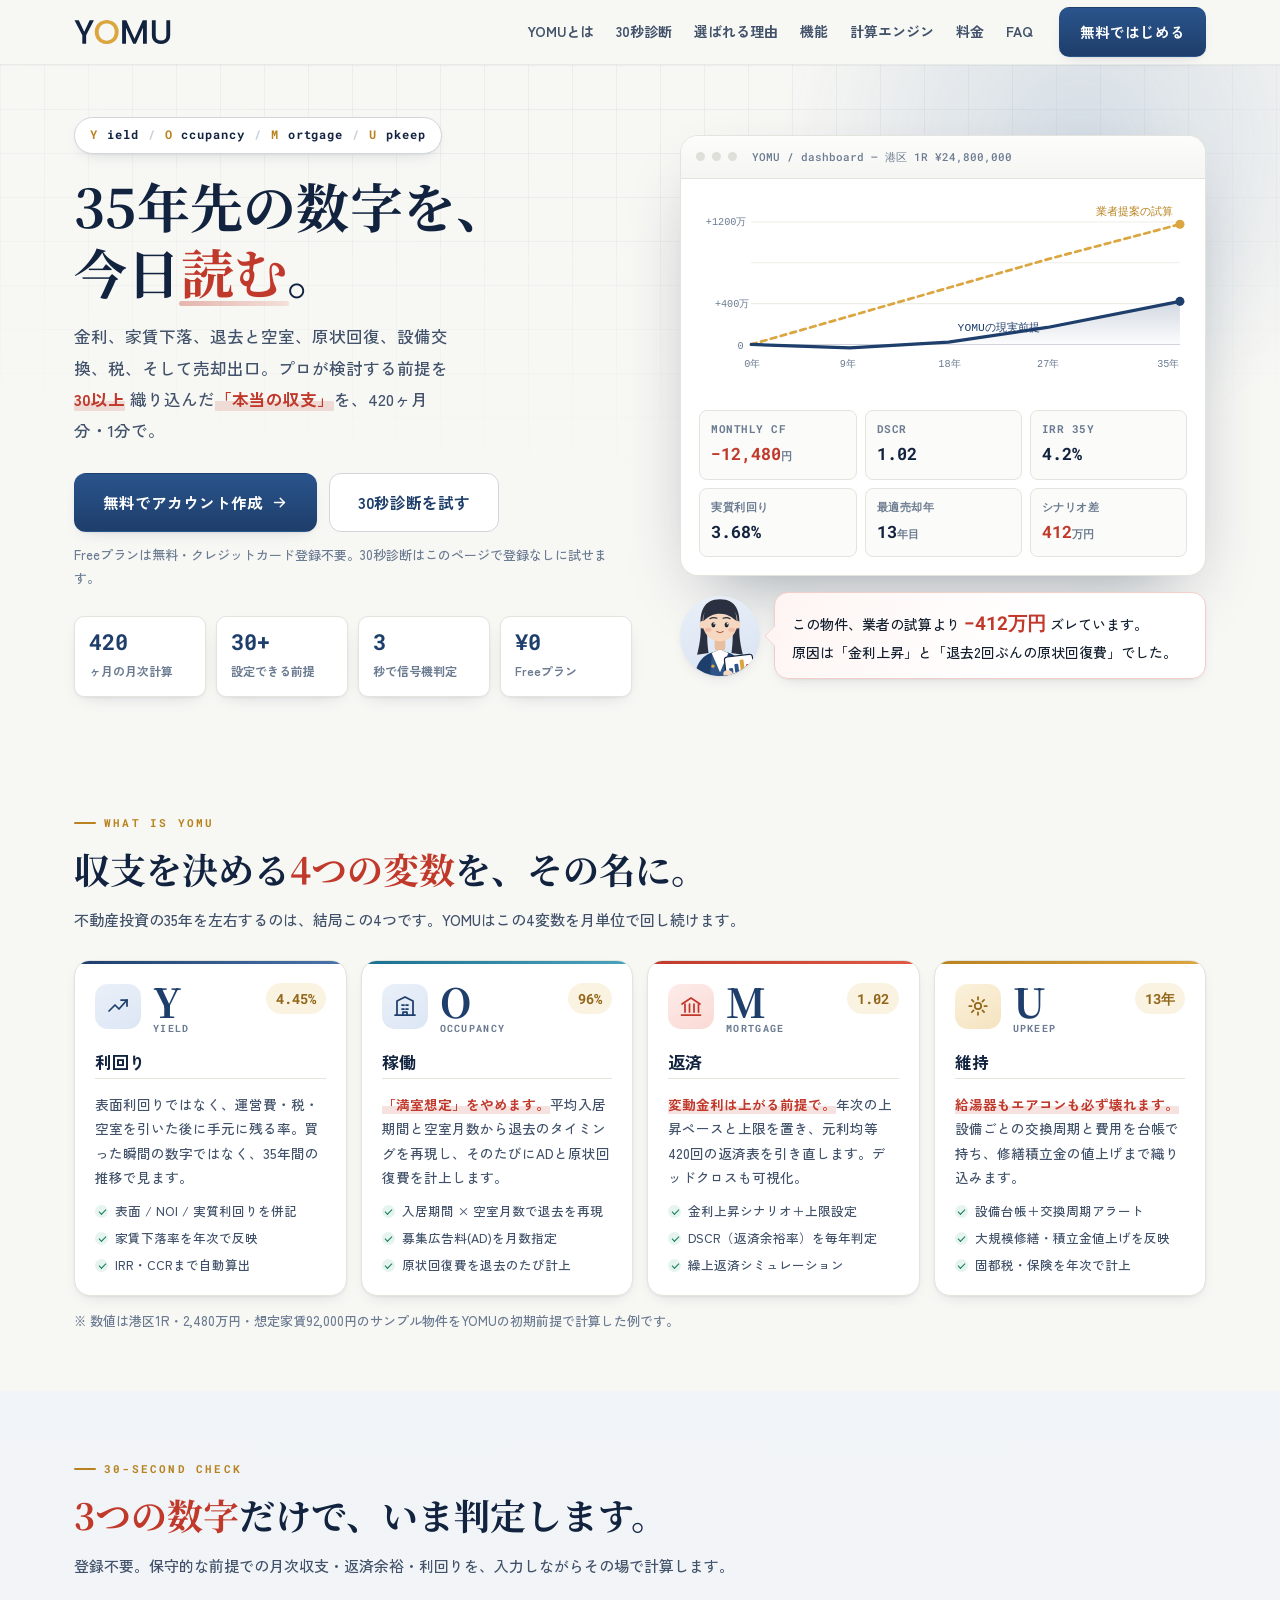
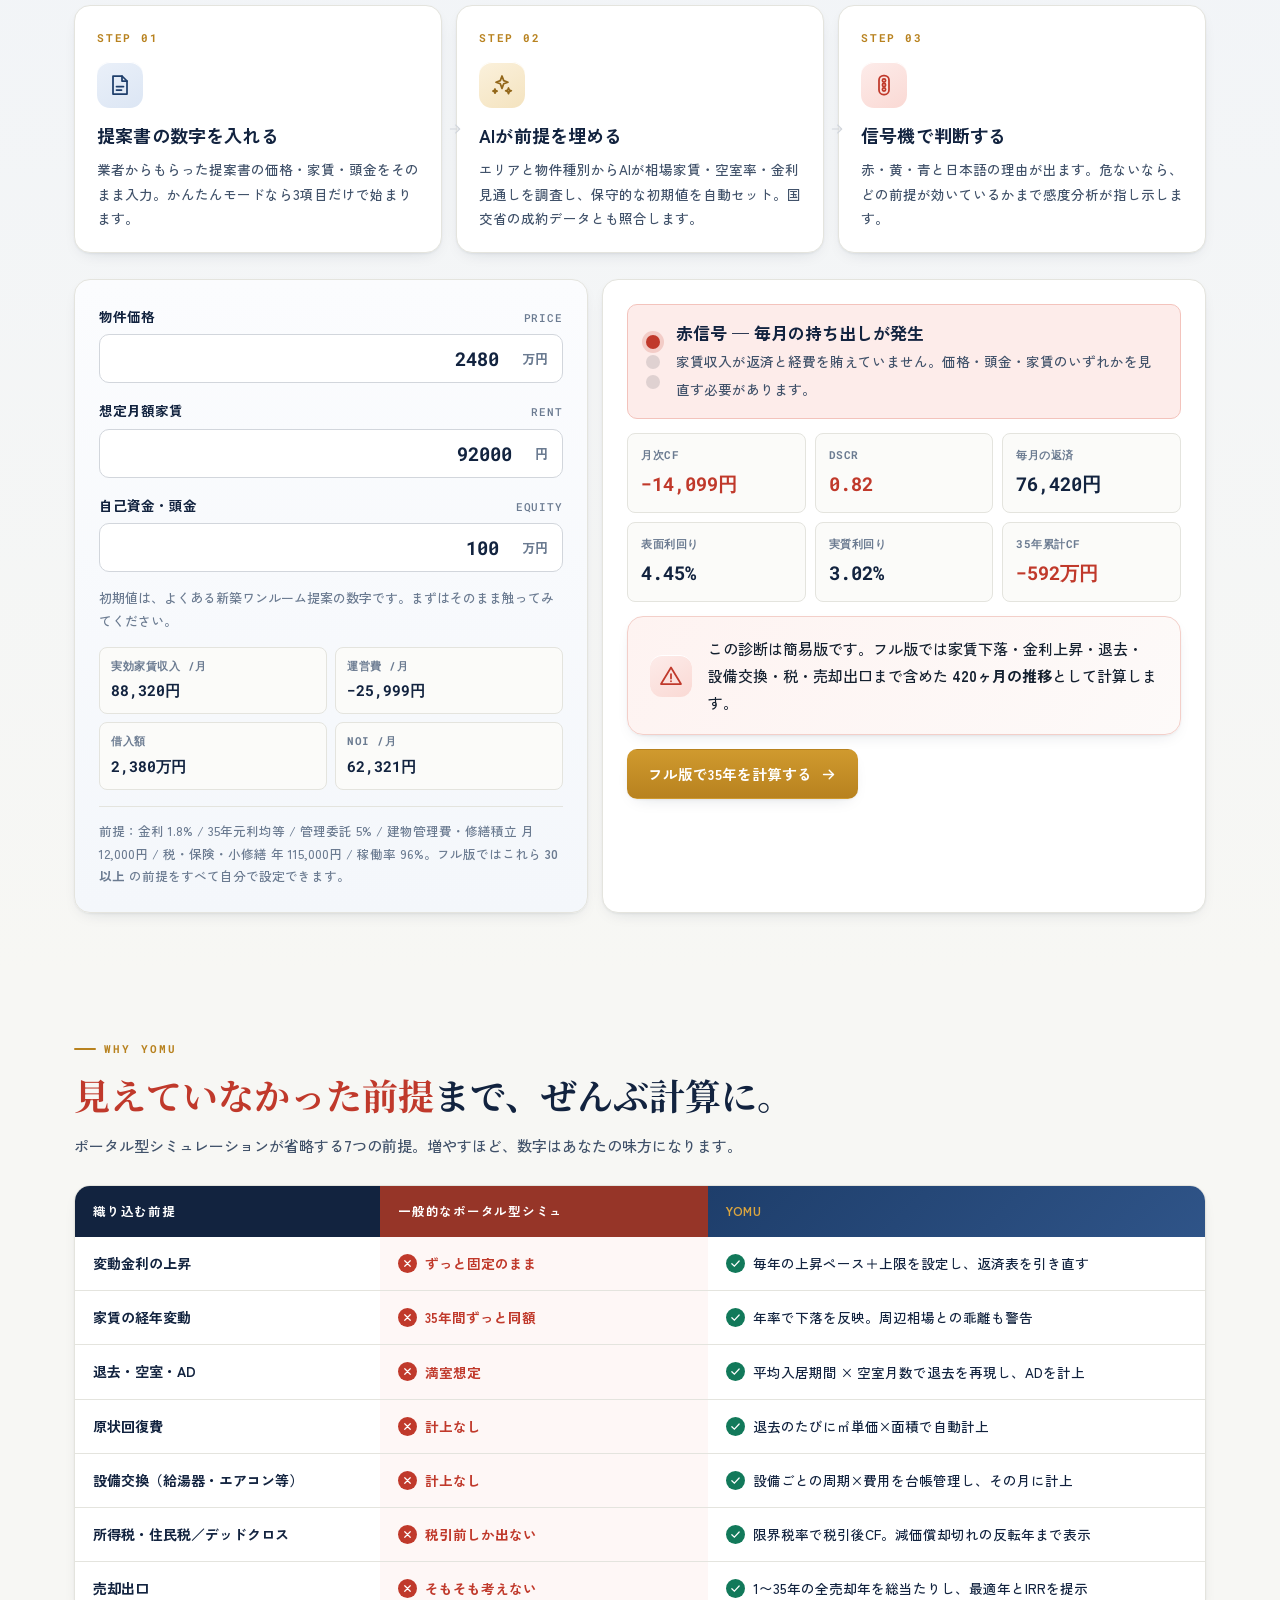
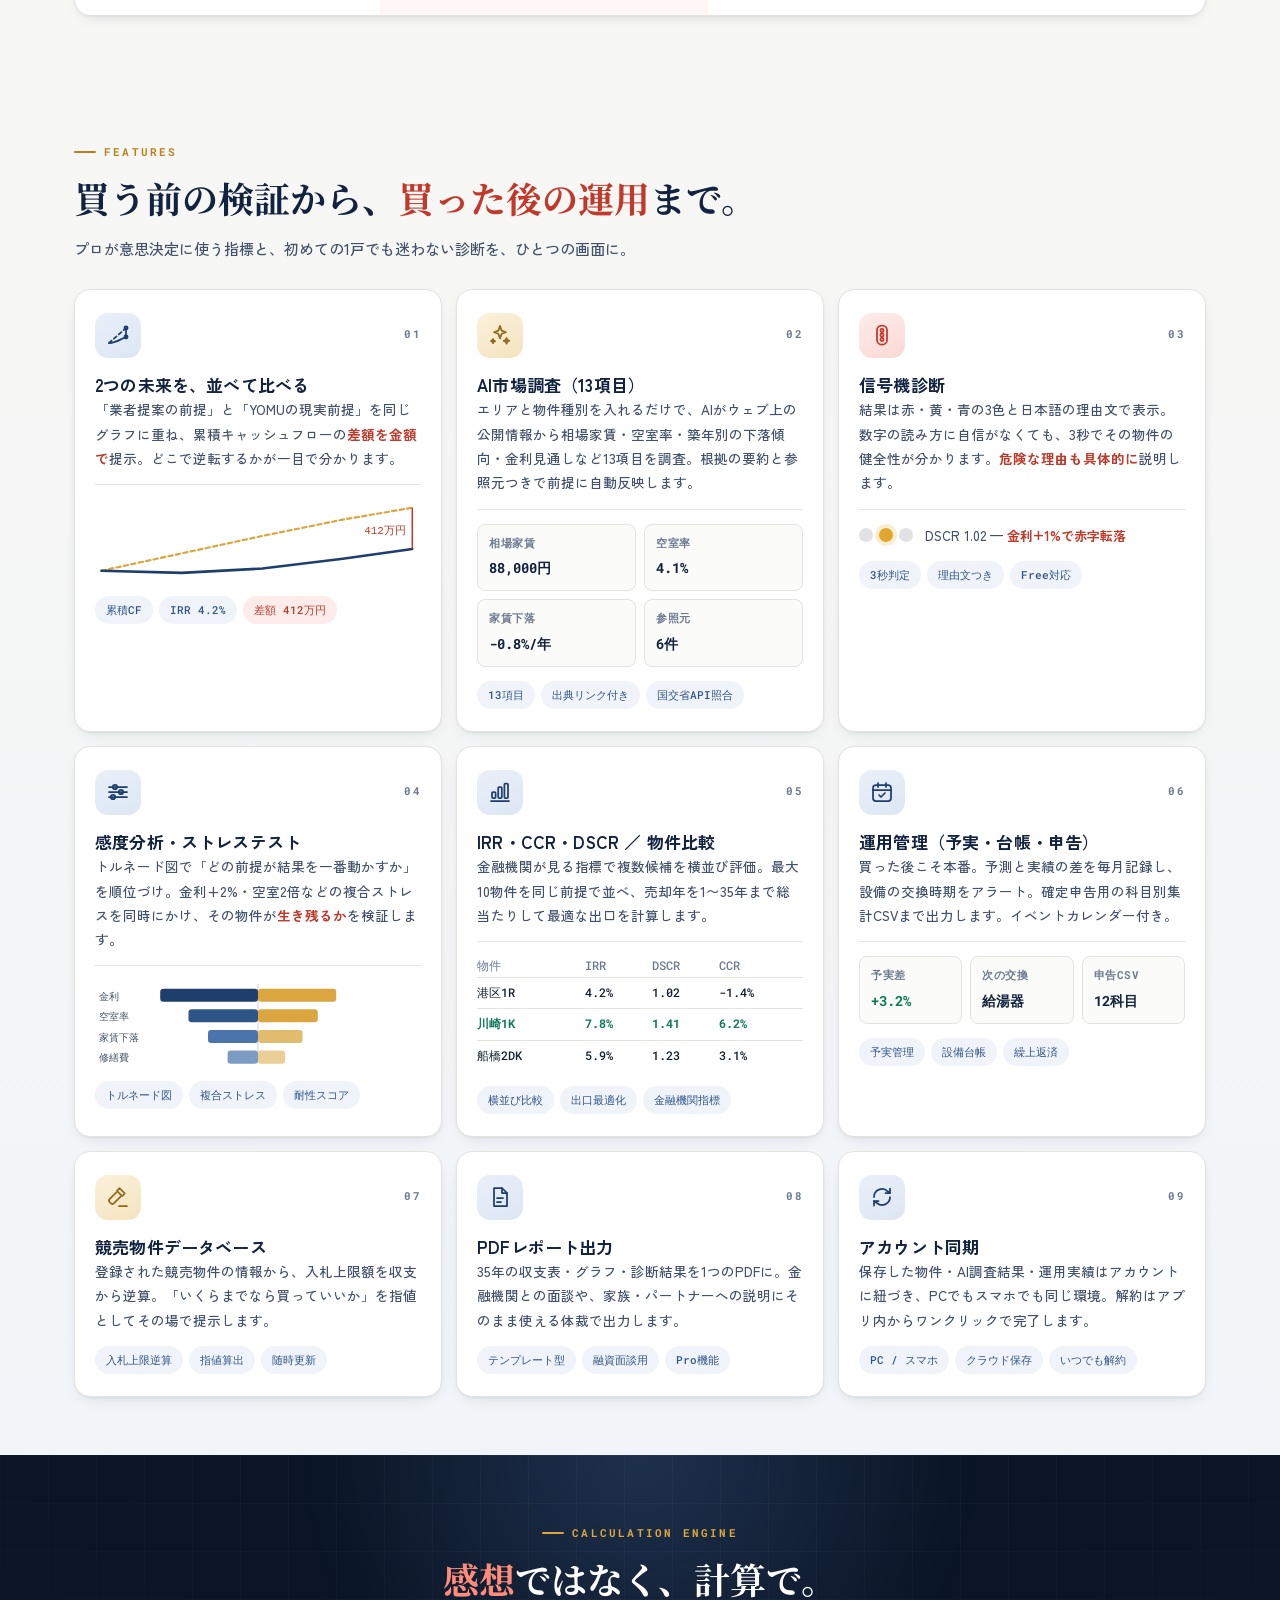
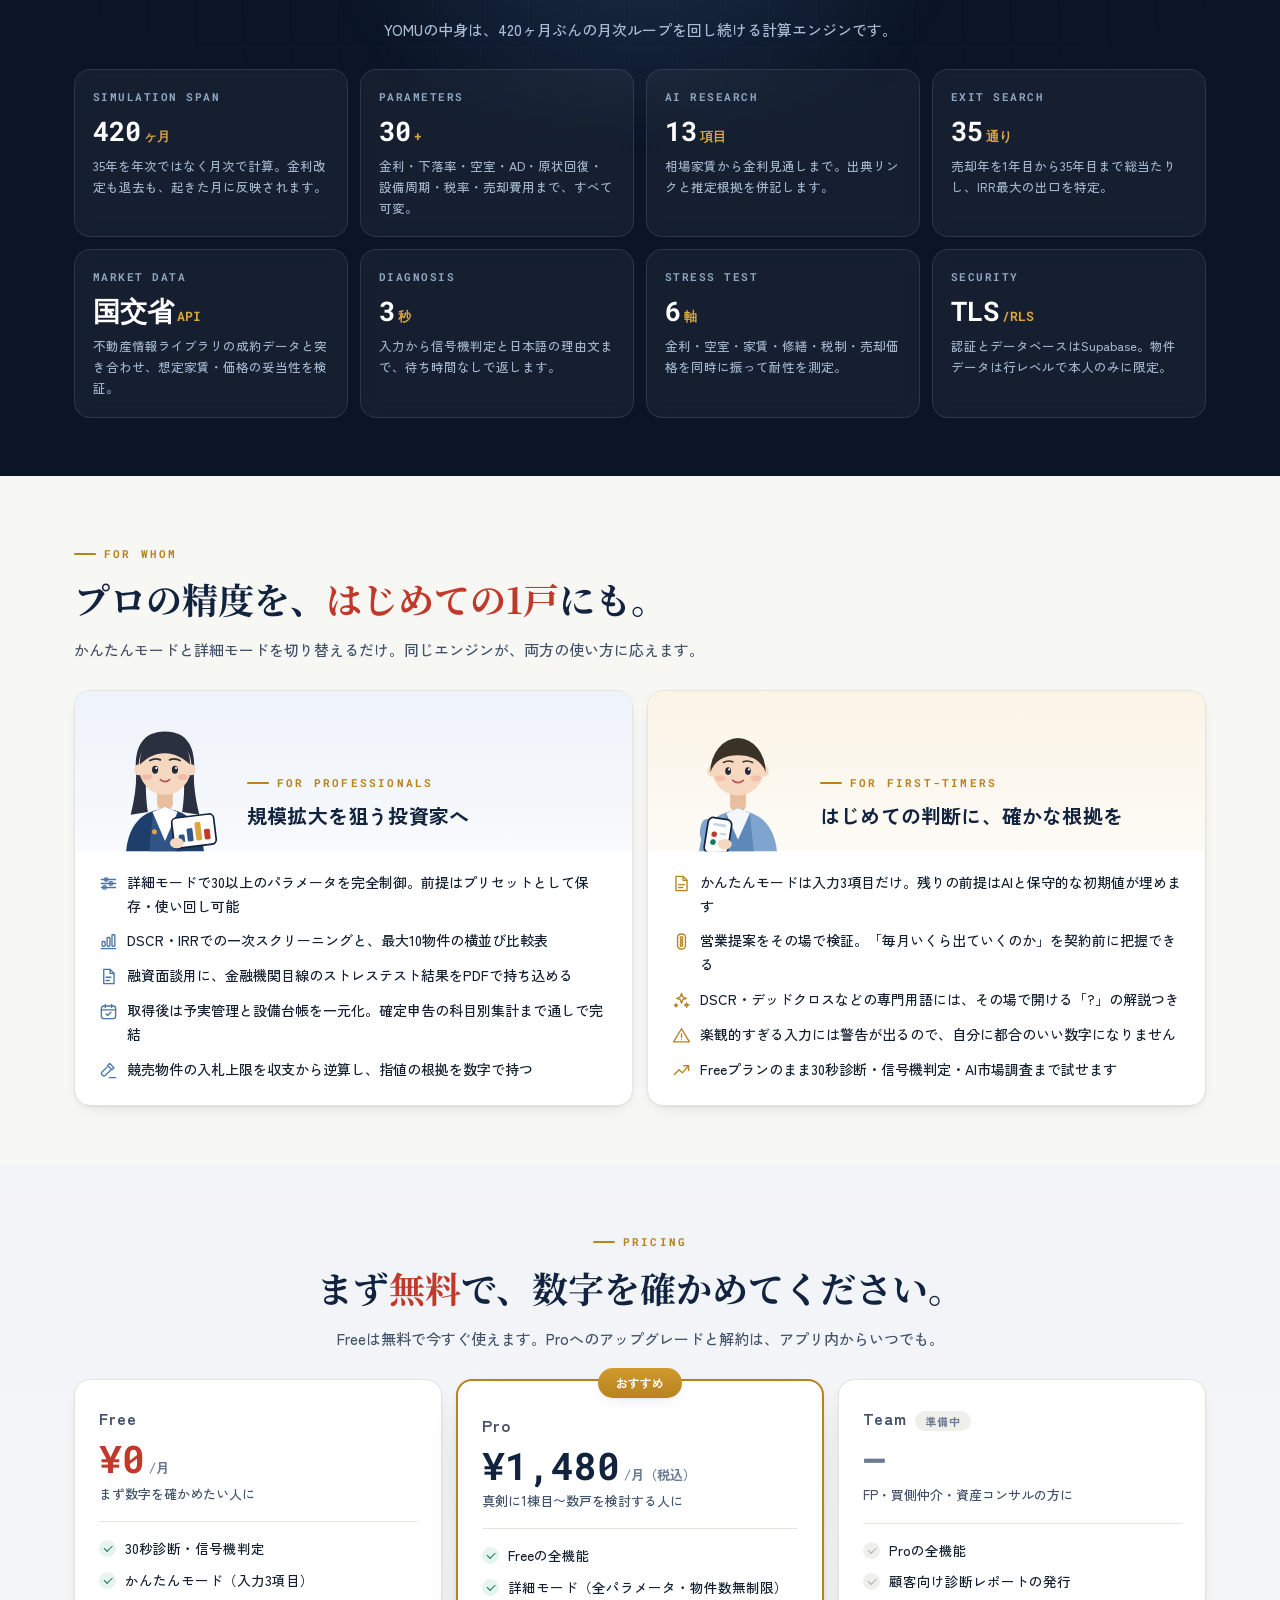
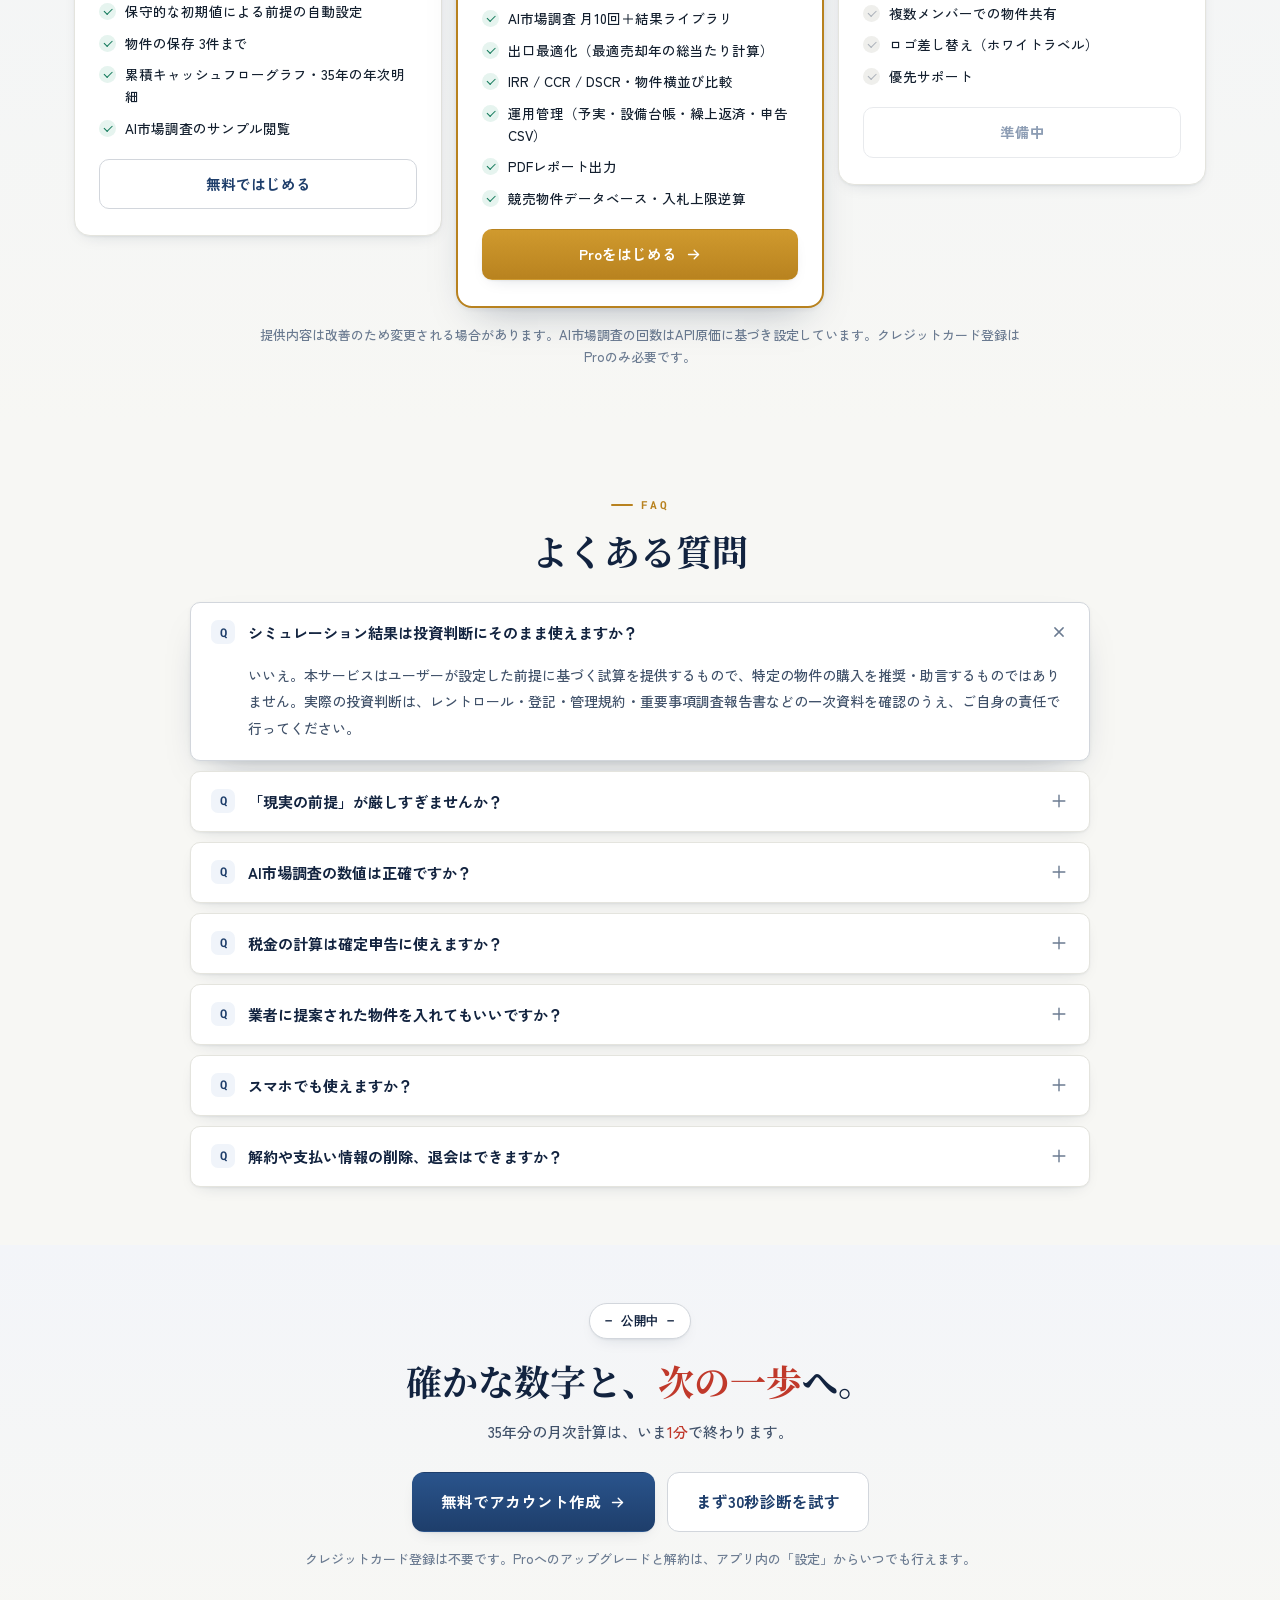
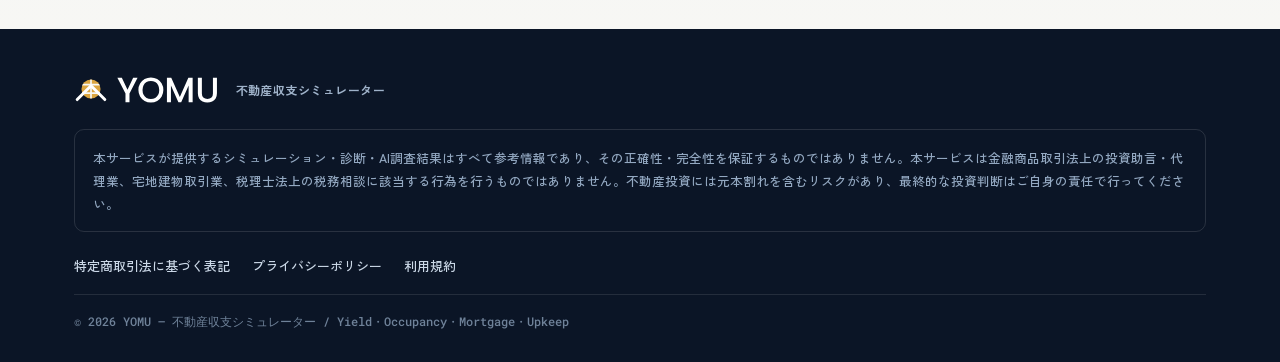
==== commit debe1f1e: "Add files via upload" ====
--- a/index.html
+++ b/index.html
@@ -888,7 +888,7 @@
         stroke-linecap="round" stroke-linejoin="round"/>
 </g><g transform="translate(126,13.276901004304158) scale(0.10329985652797705) translate(0,704) scale(1,-1)"><path fill="currentColor" transform="translate(0,0)" d="M590 695 360 252V0H246V252L15 695H142L303 354L464 695Z"/><path fill="currentColor" transform="translate(577,0)" d="M37 349Q37 451 84.5 532.0Q132 613 213.5 658.5Q295 704 392 704Q490 704 571.5 658.5Q653 613 700.0 532.0Q747 451 747 349Q747 247 700.0 165.5Q653 84 571.5 38.5Q490 -7 392 -7Q295 -7 213.5 38.5Q132 84 84.5 165.5Q37 247 37 349ZM630 349Q630 426 599.5 484.0Q569 542 515.0 573.0Q461 604 392 604Q323 604 269.0 573.0Q215 542 184.5 484.0Q154 426 154 349Q154 272 184.5 213.5Q215 155 269.0 123.5Q323 92 392 92Q461 92 515.0 123.5Q569 155 599.5 213.5Q630 272 630 349Z"/><path fill="currentColor" transform="translate(1351,0)" d="M807 695V0H693V476L481 0H402L189 476V0H75V695H198L442 150L685 695Z"/><path fill="currentColor" transform="translate(2233,0)" d="M188 695V252Q188 173 229.5 133.0Q271 93 345 93Q420 93 461.5 133.0Q503 173 503 252V695H617V254Q617 169 580.0 110.0Q543 51 481.0 22.0Q419 -7 344 -7Q269 -7 207.5 22.0Q146 51 110.0 110.0Q74 169 74 254V695Z"/></g></svg><span>不動産収支シミュレーター</span></div>
     <div class="dis">本サービスが提供するシミュレーション・診断・AI調査結果はすべて参考情報であり、その正確性・完全性を保証するものではありません。本サービスは金融商品取引法上の投資助言・代理業、宅地建物取引業、税理士法上の税務相談に該当する行為を行うものではありません。不動産投資には元本割れを含むリスクがあり、最終的な投資判断はご自身の責任で行ってください。</div>
-    <div class="fl"><a href="/operator.html">運営者情報</a><a href="/tokushoho.html">特定商取引法に基づく表記</a><a href="/privacy.html">プライバシーポリシー</a><a href="/terms.html">利用規約</a></div>
+    <div class="fl"><a href="/tokushoho.html">特定商取引法に基づく表記</a><a href="/privacy.html">プライバシーポリシー</a><a href="/terms.html">利用規約</a></div>
     <div class="cr">© 2026 YOMU — 不動産収支シミュレーター / Yield・Occupancy・Mortgage・Upkeep</div>
   </div>
 </footer>
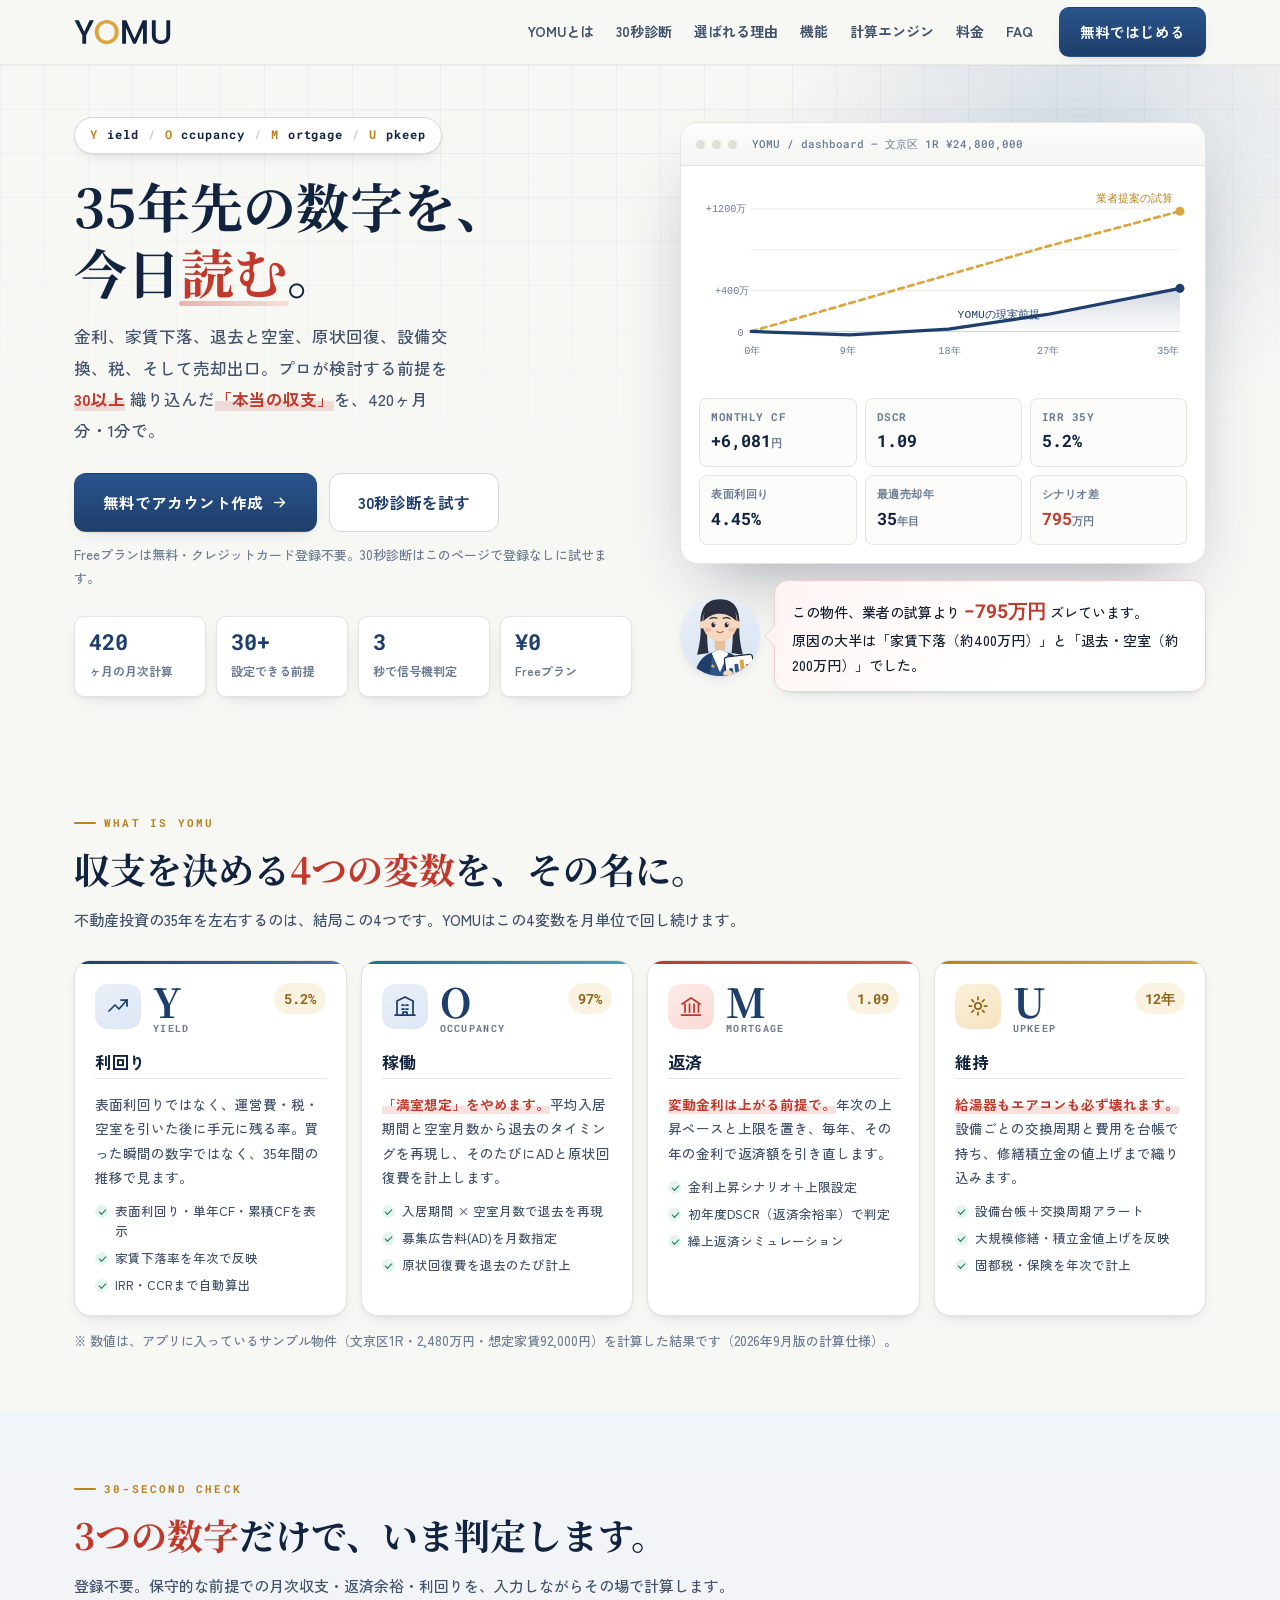
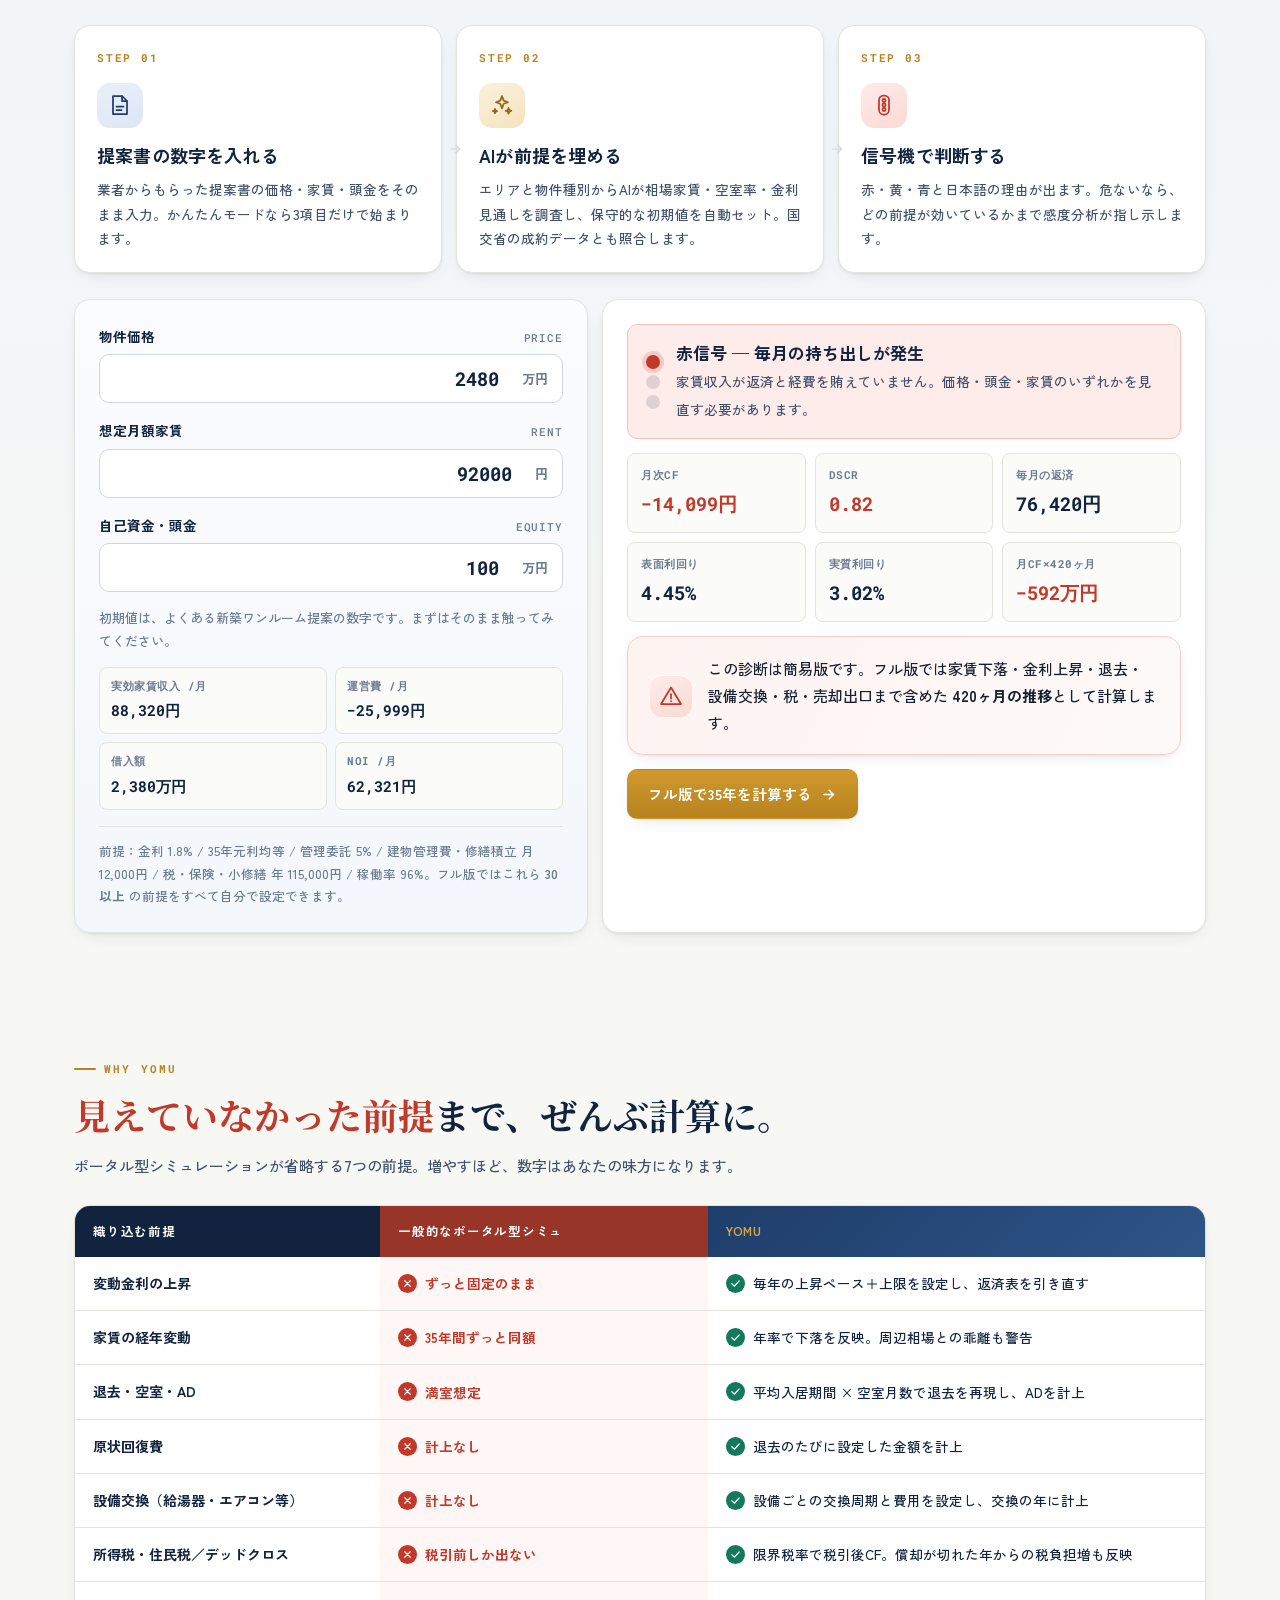
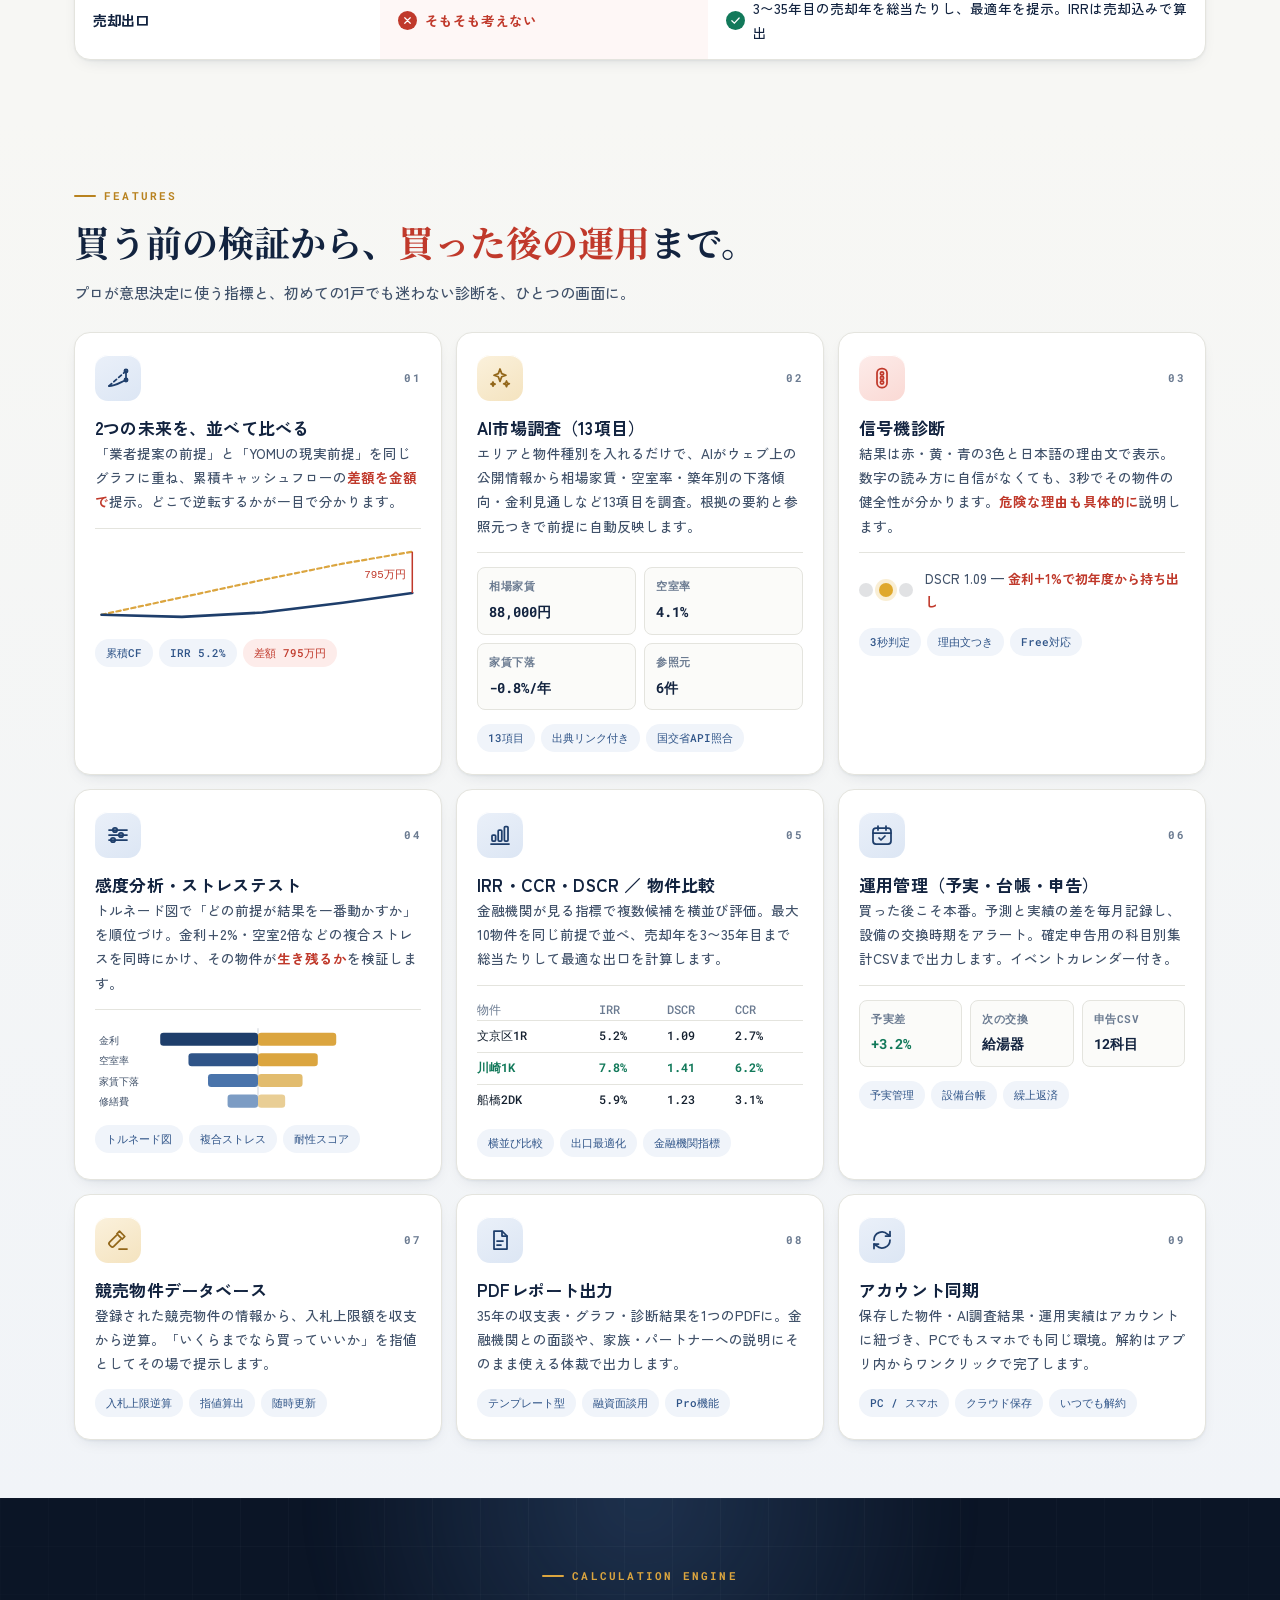
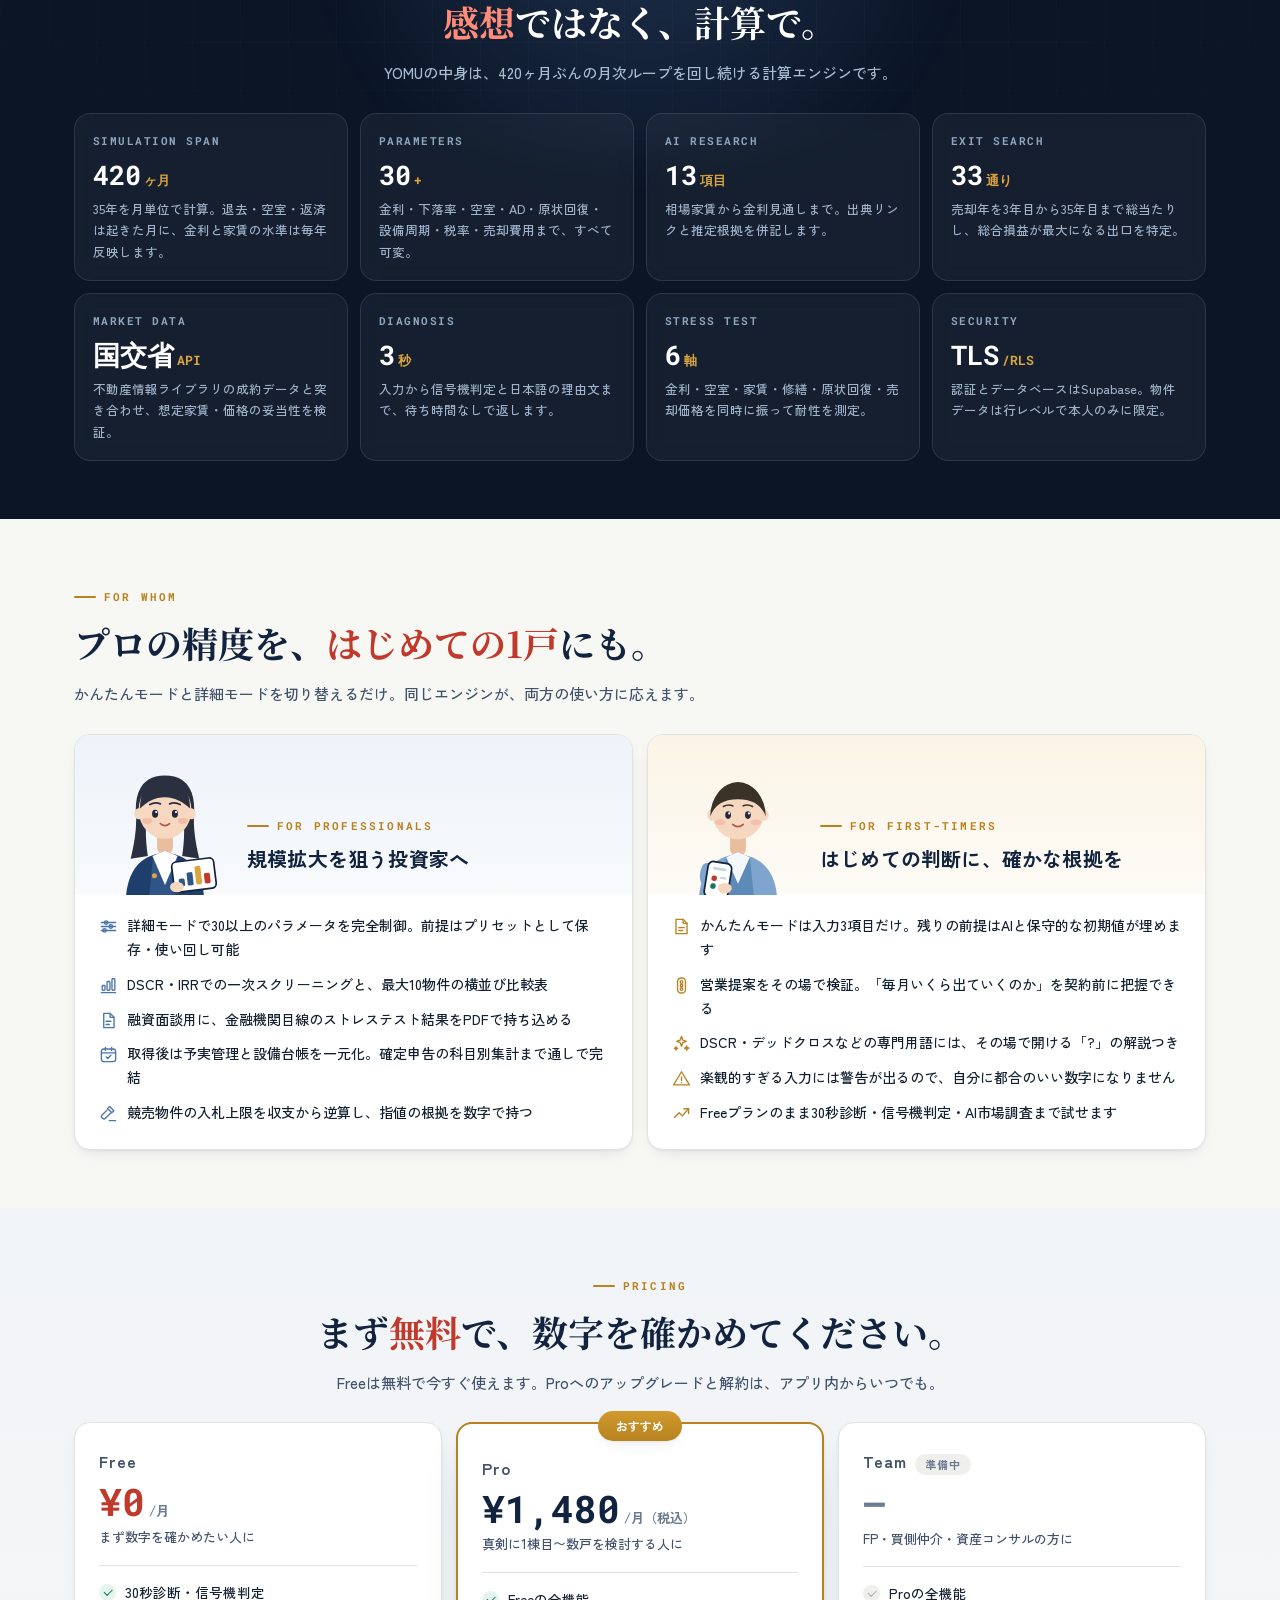
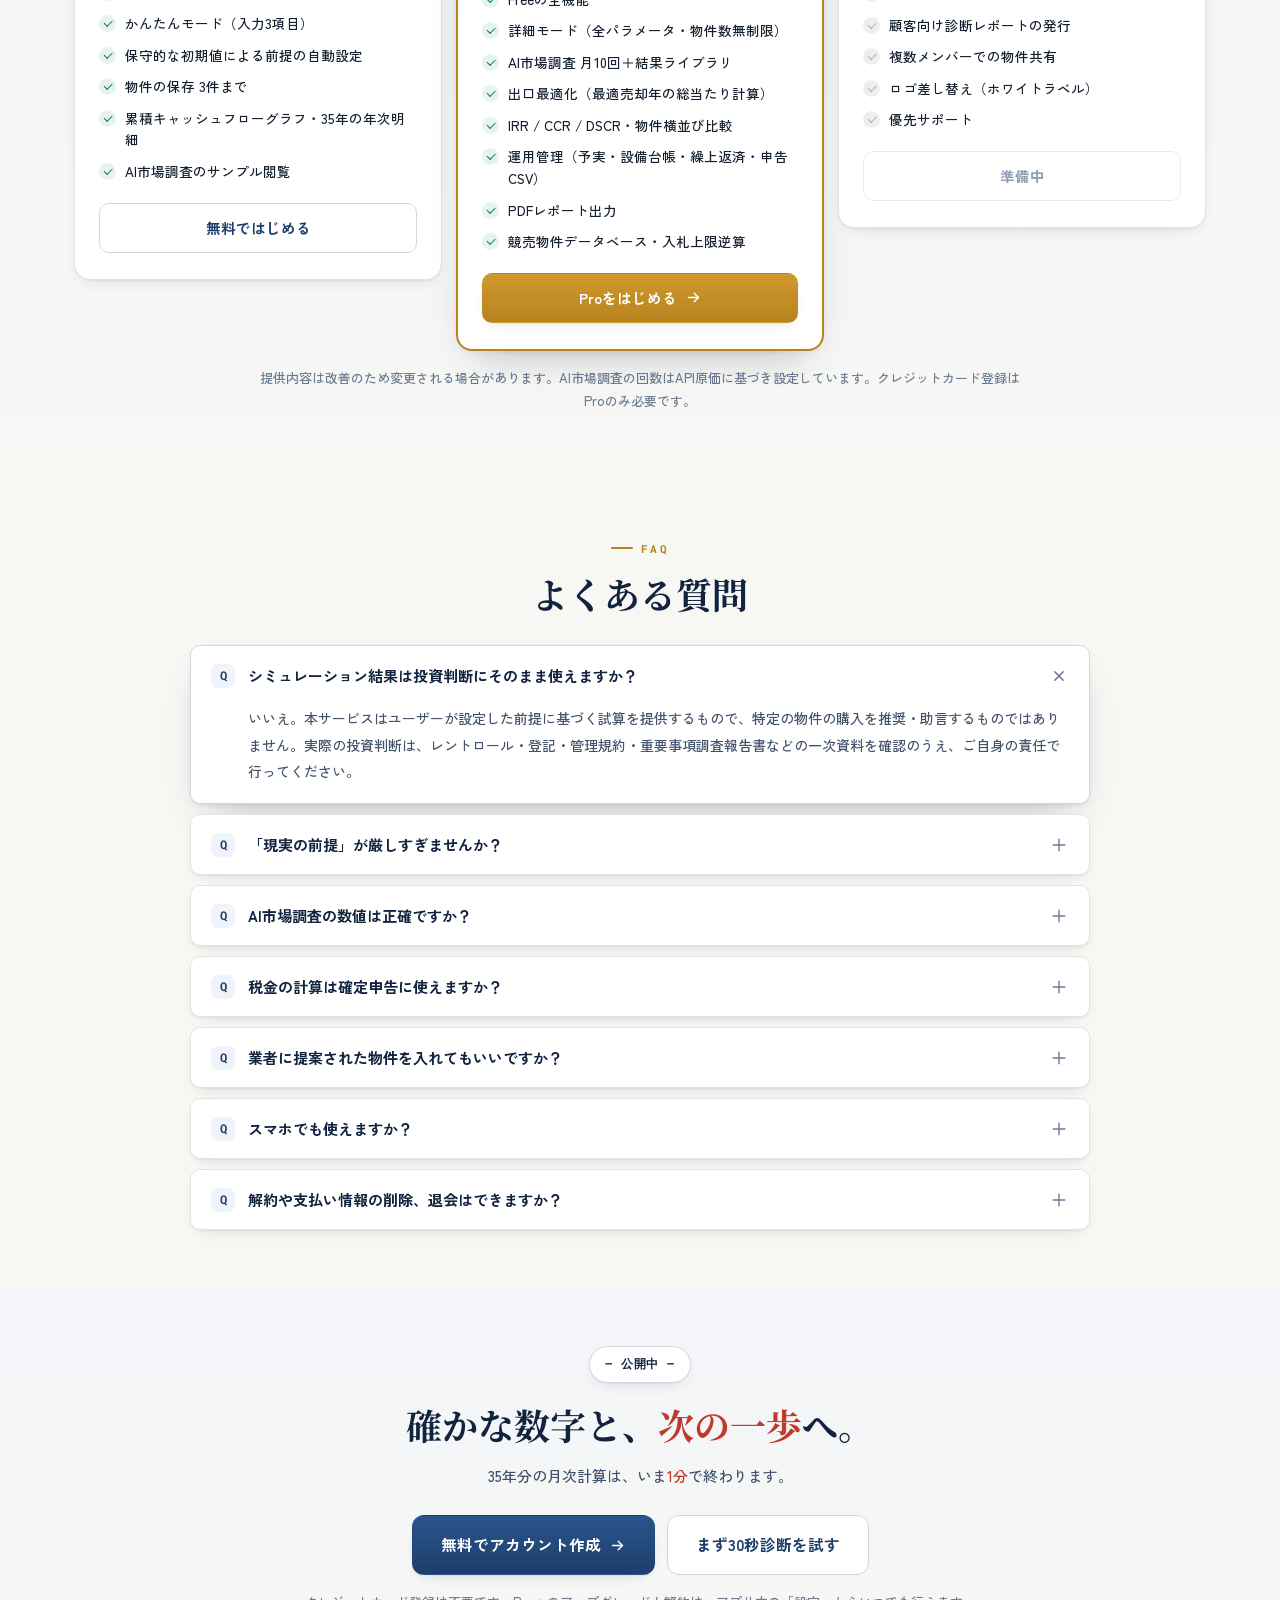
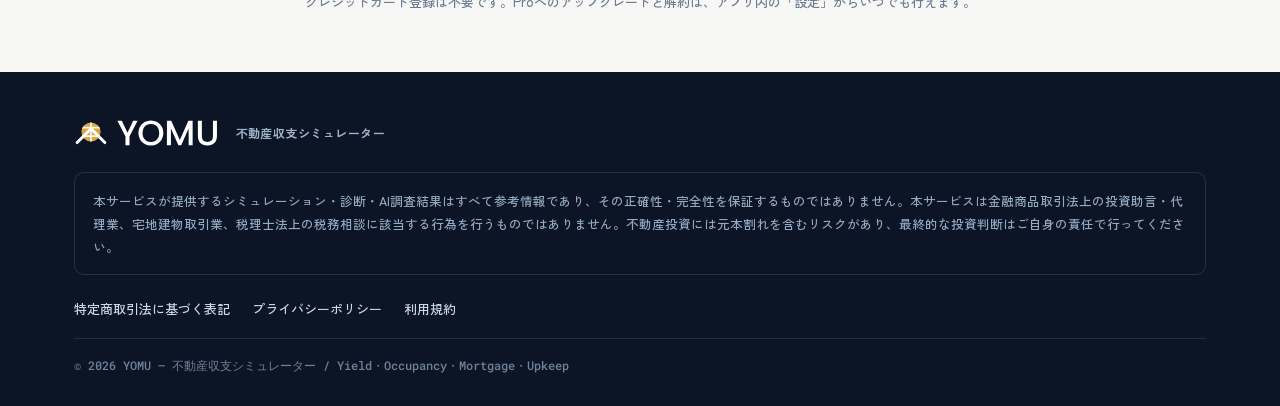
==== commit ab5cd935: "fix(lp): align copy with simulation engine" ====
--- a/index.html
+++ b/index.html
@@ -465,7 +465,7 @@
     </div>
     <div>
       <div class="panel">
-        <div class="panel-bar"><i></i><i></i><i></i><span>YOMU / dashboard — 港区 1R ¥24,800,000</span></div>
+        <div class="panel-bar"><i></i><i></i><i></i><span>YOMU / dashboard — 文京区 1R ¥24,800,000</span></div>
         <div class="panel-body">
           <svg viewBox="0 0 430 176" width="100%" role="img" aria-label="業者提案の試算とYOMUの現実前提における35年累積キャッシュフローの比較">
             <defs>
@@ -483,18 +483,18 @@
             <g font-size="9" fill="#6B7B91" font-family="monospace"><text x="40" y="150">0年</text><text x="124" y="150">9年</text><text x="211" y="150">18年</text><text x="298" y="150">27年</text><text x="404" y="150">35年</text></g>
           </svg>
           <div class="kv">
-            <div><span>MONTHLY CF</span><b class="dn">−12,480<em>円</em></b></div>
-            <div><span>DSCR</span><b>1.02</b></div>
-            <div><span>IRR 35Y</span><b>4.2%</b></div>
-            <div><span>実質利回り</span><b>3.68%</b></div>
-            <div><span>最適売却年</span><b>13<em>年目</em></b></div>
-            <div><span>シナリオ差</span><b class="dn">412<em>万円</em></b></div>
+            <div><span>MONTHLY CF</span><b>+6,081<em>円</em></b></div>
+            <div><span>DSCR</span><b>1.09</b></div>
+            <div><span>IRR 35Y</span><b>5.2%</b></div>
+            <div><span>表面利回り</span><b>4.45%</b></div>
+            <div><span>最適売却年</span><b>35<em>年目</em></b></div>
+            <div><span>シナリオ差</span><b class="dn">795<em>万円</em></b></div>
           </div>
         </div>
       </div>
       <div class="advisor">
         <div class="av"><svg viewBox="0 0 200 210" aria-hidden="true"><use href="#il-woman"/></svg></div>
-        <div class="bubble">この物件、業者の試算より <b class="big">−412万円</b> ズレています。<br>原因は「金利上昇」と「退去2回ぶんの原状回復費」でした。</div>
+        <div class="bubble">この物件、業者の試算より <b class="big">−795万円</b> ズレています。<br>原因の大半は「家賃下落（約400万円）」と「退去・空室（約200万円）」でした。</div>
       </div>
     </div>
   </div>
@@ -513,17 +513,17 @@
         <div class="top">
           <div class="ico-box"><svg class="ico"><use href="#i-yield"/></svg></div>
           <div><div class="ltr">Y<span>YIELD</span></div></div>
-          <span class="chip">4.45%</span>
+          <span class="chip">5.2%</span>
         </div>
         <div class="jp">利回り</div>
         <p>表面利回りではなく、運営費・税・空室を引いた後に手元に残る率。買った瞬間の数字ではなく、35年間の推移で見ます。</p>
-        <ul><li>表面 / NOI / 実質利回りを併記</li><li>家賃下落率を年次で反映</li><li>IRR・CCRまで自動算出</li></ul>
+        <ul><li>表面利回り・単年CF・累積CFを表示</li><li>家賃下落率を年次で反映</li><li>IRR・CCRまで自動算出</li></ul>
       </div>
       <div class="ycard">
         <div class="top">
           <div class="ico-box"><svg class="ico"><use href="#i-occupancy"/></svg></div>
           <div><div class="ltr">O<span>OCCUPANCY</span></div></div>
-          <span class="chip">96%</span>
+          <span class="chip">97%</span>
         </div>
         <div class="jp">稼働</div>
         <p><em class="mk">「満室想定」をやめます。</em>平均入居期間と空室月数から退去のタイミングを再現し、そのたびにADと原状回復費を計上します。</p>
@@ -533,24 +533,24 @@
         <div class="top">
           <div class="ico-box red"><svg class="ico"><use href="#i-mortgage"/></svg></div>
           <div><div class="ltr">M<span>MORTGAGE</span></div></div>
-          <span class="chip">1.02</span>
+          <span class="chip">1.09</span>
         </div>
         <div class="jp">返済</div>
-        <p><em class="mk">変動金利は上がる前提で。</em>年次の上昇ペースと上限を置き、元利均等420回の返済表を引き直します。デッドクロスも可視化。</p>
-        <ul><li>金利上昇シナリオ＋上限設定</li><li>DSCR（返済余裕率）を毎年判定</li><li>繰上返済シミュレーション</li></ul>
+        <p><em class="mk">変動金利は上がる前提で。</em>年次の上昇ペースと上限を置き、毎年、その年の金利で返済額を引き直します。</p>
+        <ul><li>金利上昇シナリオ＋上限設定</li><li>初年度DSCR（返済余裕率）で判定</li><li>繰上返済シミュレーション</li></ul>
       </div>
       <div class="ycard">
         <div class="top">
           <div class="ico-box gold"><svg class="ico"><use href="#i-upkeep"/></svg></div>
           <div><div class="ltr">U<span>UPKEEP</span></div></div>
-          <span class="chip">13年</span>
+          <span class="chip">12年</span>
         </div>
         <div class="jp">維持</div>
         <p><em class="mk">給湯器もエアコンも必ず壊れます。</em>設備ごとの交換周期と費用を台帳で持ち、修繕積立金の値上げまで織り込みます。</p>
         <ul><li>設備台帳＋交換周期アラート</li><li>大規模修繕・積立金値上げを反映</li><li>固都税・保険を年次で計上</li></ul>
       </div>
     </div>
-    <p class="note" style="margin-top:14px">※ 数値は港区1R・2,480万円・想定家賃92,000円のサンプル物件をYOMUの初期前提で計算した例です。</p>
+    <p class="note" style="margin-top:14px">※ 数値は、アプリに入っているサンプル物件（文京区1R・2,480万円・想定家賃92,000円）を計算した結果です（2026年9月版の計算仕様）。</p>
   </div>
 </section>
 
@@ -592,7 +592,7 @@
           <div><span>毎月の返済</span><b id="r_pay">—</b></div>
           <div><span>表面利回り</span><b id="r_gross">—</b></div>
           <div><span>実質利回り</span><b id="r_net">—</b></div>
-          <div><span>35年累計CF</span><b id="r_total">—</b></div>
+          <div><span>月CF×420ヶ月</span><b id="r_total">—</b></div>
         </div>
         <div class="alert" style="margin-top:14px">
           <div class="ico-box red"><svg class="ico"><use href="#i-alert"/></svg></div>
@@ -619,10 +619,10 @@
         <tr><td>変動金利の上昇</td><td><span class="x"><span class="ic"><svg><use href="#i-x"/></svg></span>ずっと固定のまま</span></td><td><span class="v"><span class="ic"><svg><use href="#i-check"/></svg></span>毎年の上昇ペース＋上限を設定し、返済表を引き直す</span></td></tr>
         <tr><td>家賃の経年変動</td><td><span class="x"><span class="ic"><svg><use href="#i-x"/></svg></span>35年間ずっと同額</span></td><td><span class="v"><span class="ic"><svg><use href="#i-check"/></svg></span>年率で下落を反映。周辺相場との乖離も警告</span></td></tr>
         <tr><td>退去・空室・AD</td><td><span class="x"><span class="ic"><svg><use href="#i-x"/></svg></span>満室想定</span></td><td><span class="v"><span class="ic"><svg><use href="#i-check"/></svg></span>平均入居期間 × 空室月数で退去を再現し、ADを計上</span></td></tr>
-        <tr><td>原状回復費</td><td><span class="x"><span class="ic"><svg><use href="#i-x"/></svg></span>計上なし</span></td><td><span class="v"><span class="ic"><svg><use href="#i-check"/></svg></span>退去のたびに㎡単価×面積で自動計上</span></td></tr>
-        <tr><td>設備交換（給湯器・エアコン等）</td><td><span class="x"><span class="ic"><svg><use href="#i-x"/></svg></span>計上なし</span></td><td><span class="v"><span class="ic"><svg><use href="#i-check"/></svg></span>設備ごとの周期×費用を台帳管理し、その月に計上</span></td></tr>
-        <tr><td>所得税・住民税／デッドクロス</td><td><span class="x"><span class="ic"><svg><use href="#i-x"/></svg></span>税引前しか出ない</span></td><td><span class="v"><span class="ic"><svg><use href="#i-check"/></svg></span>限界税率で税引後CF。減価償却切れの反転年まで表示</span></td></tr>
-        <tr><td>売却出口</td><td><span class="x"><span class="ic"><svg><use href="#i-x"/></svg></span>そもそも考えない</span></td><td><span class="v"><span class="ic"><svg><use href="#i-check"/></svg></span>1〜35年の全売却年を総当たりし、最適年とIRRを提示</span></td></tr>
+        <tr><td>原状回復費</td><td><span class="x"><span class="ic"><svg><use href="#i-x"/></svg></span>計上なし</span></td><td><span class="v"><span class="ic"><svg><use href="#i-check"/></svg></span>退去のたびに設定した金額を計上</span></td></tr>
+        <tr><td>設備交換（給湯器・エアコン等）</td><td><span class="x"><span class="ic"><svg><use href="#i-x"/></svg></span>計上なし</span></td><td><span class="v"><span class="ic"><svg><use href="#i-check"/></svg></span>設備ごとの交換周期と費用を設定し、交換の年に計上</span></td></tr>
+        <tr><td>所得税・住民税／デッドクロス</td><td><span class="x"><span class="ic"><svg><use href="#i-x"/></svg></span>税引前しか出ない</span></td><td><span class="v"><span class="ic"><svg><use href="#i-check"/></svg></span>限界税率で税引後CF。償却が切れた年からの税負担増も反映</span></td></tr>
+        <tr><td>売却出口</td><td><span class="x"><span class="ic"><svg><use href="#i-x"/></svg></span>そもそも考えない</span></td><td><span class="v"><span class="ic"><svg><use href="#i-check"/></svg></span>3〜35年目の売却年を総当たりし、最適年を提示。IRRは売却込みで算出</span></td></tr>
       </tbody>
     </table>
     </div>
@@ -647,10 +647,10 @@
             <path d="M6 66L80 50 154 34 228 19 292 8" fill="none" stroke="#DBA53F" stroke-width="2" stroke-dasharray="4 3" stroke-linecap="round"/>
             <path d="M6 66L80 68 154 64 228 55 292 46" fill="none" stroke="#1E3E6B" stroke-width="2.4" stroke-linecap="round"/>
             <line x1="292" y1="8" x2="292" y2="46" stroke="#C0392B" stroke-width="1.4"/>
-            <text x="286" y="32" font-size="10" font-family="monospace" fill="#C0392B" text-anchor="end">412万円</text>
+            <text x="286" y="32" font-size="10" font-family="monospace" fill="#C0392B" text-anchor="end">795万円</text>
           </svg>
         </div>
-        <div class="tags"><span>累積CF</span><span>IRR 4.2%</span><span class="r">差額 412万円</span></div>
+        <div class="tags"><span>累積CF</span><span>IRR 5.2%</span><span class="r">差額 795万円</span></div>
       </article>
       <article class="fcard">
         <div class="hd"><div class="ico-box gold"><svg class="ico"><use href="#i-ai"/></svg></div><span class="no">02</span></div>
@@ -670,7 +670,7 @@
         <p>結果は赤・黄・青の3色と日本語の理由文で表示。数字の読み方に自信がなくても、3秒でその物件の健全性が分かります。<b class="neg">危険な理由も具体的に</b>説明します。</p>
         <div class="viz"><div style="display:flex;gap:12px;align-items:center">
           <div class="lamp" style="flex-direction:row"><i data-c="r"></i><i data-c="y" class="on"></i><i data-c="g"></i></div>
-          <span style="font-size:13px;color:var(--muted);font-weight:500">DSCR 1.02 — <b class="neg">金利+1%で赤字転落</b></span>
+          <span style="font-size:13px;color:var(--muted);font-weight:500">DSCR 1.09 — <b class="neg">金利+1%で初年度から持ち出し</b></span>
         </div></div>
         <div class="tags"><span>3秒判定</span><span>理由文つき</span><span>Free対応</span></div>
       </article>
@@ -692,11 +692,11 @@
       <article class="fcard">
         <div class="hd"><div class="ico-box"><svg class="ico"><use href="#i-metrics"/></svg></div><span class="no">05</span></div>
         <h3>IRR・CCR・DSCR ／ 物件比較</h3>
-        <p>金融機関が見る指標で複数候補を横並び評価。最大10物件を同じ前提で並べ、売却年を1〜35年まで総当たりして最適な出口を計算します。</p>
+        <p>金融機関が見る指標で複数候補を横並び評価。最大10物件を同じ前提で並べ、売却年を3〜35年目まで総当たりして最適な出口を計算します。</p>
         <div class="viz">
           <table style="width:100%;font-family:var(--mono);font-size:11.5px;border-collapse:collapse">
             <tr style="color:var(--faint)"><td>物件</td><td>IRR</td><td>DSCR</td><td>CCR</td></tr>
-            <tr style="border-top:1px solid var(--line)"><td style="padding:5px 0">港区1R</td><td>4.2%</td><td>1.02</td><td>-1.4%</td></tr>
+            <tr style="border-top:1px solid var(--line)"><td style="padding:5px 0">文京区1R</td><td>5.2%</td><td>1.09</td><td>2.7%</td></tr>
             <tr style="border-top:1px solid var(--line);color:var(--ok);font-weight:700"><td style="padding:5px 0">川崎1K</td><td>7.8%</td><td>1.41</td><td>6.2%</td></tr>
             <tr style="border-top:1px solid var(--line)"><td style="padding:5px 0">船橋2DK</td><td>5.9%</td><td>1.23</td><td>3.1%</td></tr>
           </table>
@@ -745,13 +745,13 @@
       <p class="lead" style="margin-left:auto;margin-right:auto">YOMUの中身は、420ヶ月ぶんの月次ループを回し続ける計算エンジンです。</p>
     </div>
     <div class="specs">
-      <div class="spec"><span>SIMULATION SPAN</span><b>420<i>ヶ月</i></b><p>35年を年次ではなく月次で計算。金利改定も退去も、起きた月に反映されます。</p></div>
+      <div class="spec"><span>SIMULATION SPAN</span><b>420<i>ヶ月</i></b><p>35年を月単位で計算。退去・空室・返済は起きた月に、金利と家賃の水準は毎年反映します。</p></div>
       <div class="spec"><span>PARAMETERS</span><b>30<i>+</i></b><p>金利・下落率・空室・AD・原状回復・設備周期・税率・売却費用まで、すべて可変。</p></div>
       <div class="spec"><span>AI RESEARCH</span><b>13<i>項目</i></b><p>相場家賃から金利見通しまで。出典リンクと推定根拠を併記します。</p></div>
-      <div class="spec"><span>EXIT SEARCH</span><b>35<i>通り</i></b><p>売却年を1年目から35年目まで総当たりし、IRR最大の出口を特定。</p></div>
+      <div class="spec"><span>EXIT SEARCH</span><b>33<i>通り</i></b><p>売却年を3年目から35年目まで総当たりし、総合損益が最大になる出口を特定。</p></div>
       <div class="spec"><span>MARKET DATA</span><b>国交省<i>API</i></b><p>不動産情報ライブラリの成約データと突き合わせ、想定家賃・価格の妥当性を検証。</p></div>
       <div class="spec"><span>DIAGNOSIS</span><b>3<i>秒</i></b><p>入力から信号機判定と日本語の理由文まで、待ち時間なしで返します。</p></div>
-      <div class="spec"><span>STRESS TEST</span><b>6<i>軸</i></b><p>金利・空室・家賃・修繕・税制・売却価格を同時に振って耐性を測定。</p></div>
+      <div class="spec"><span>STRESS TEST</span><b>6<i>軸</i></b><p>金利・空室・家賃・修繕・原状回復・売却価格を同時に振って耐性を測定。</p></div>
       <div class="spec"><span>SECURITY</span><b>TLS<i>/RLS</i></b><p>認証とデータベースはSupabase。物件データは行レベルで本人のみに限定。</p></div>
     </div>
   </div>
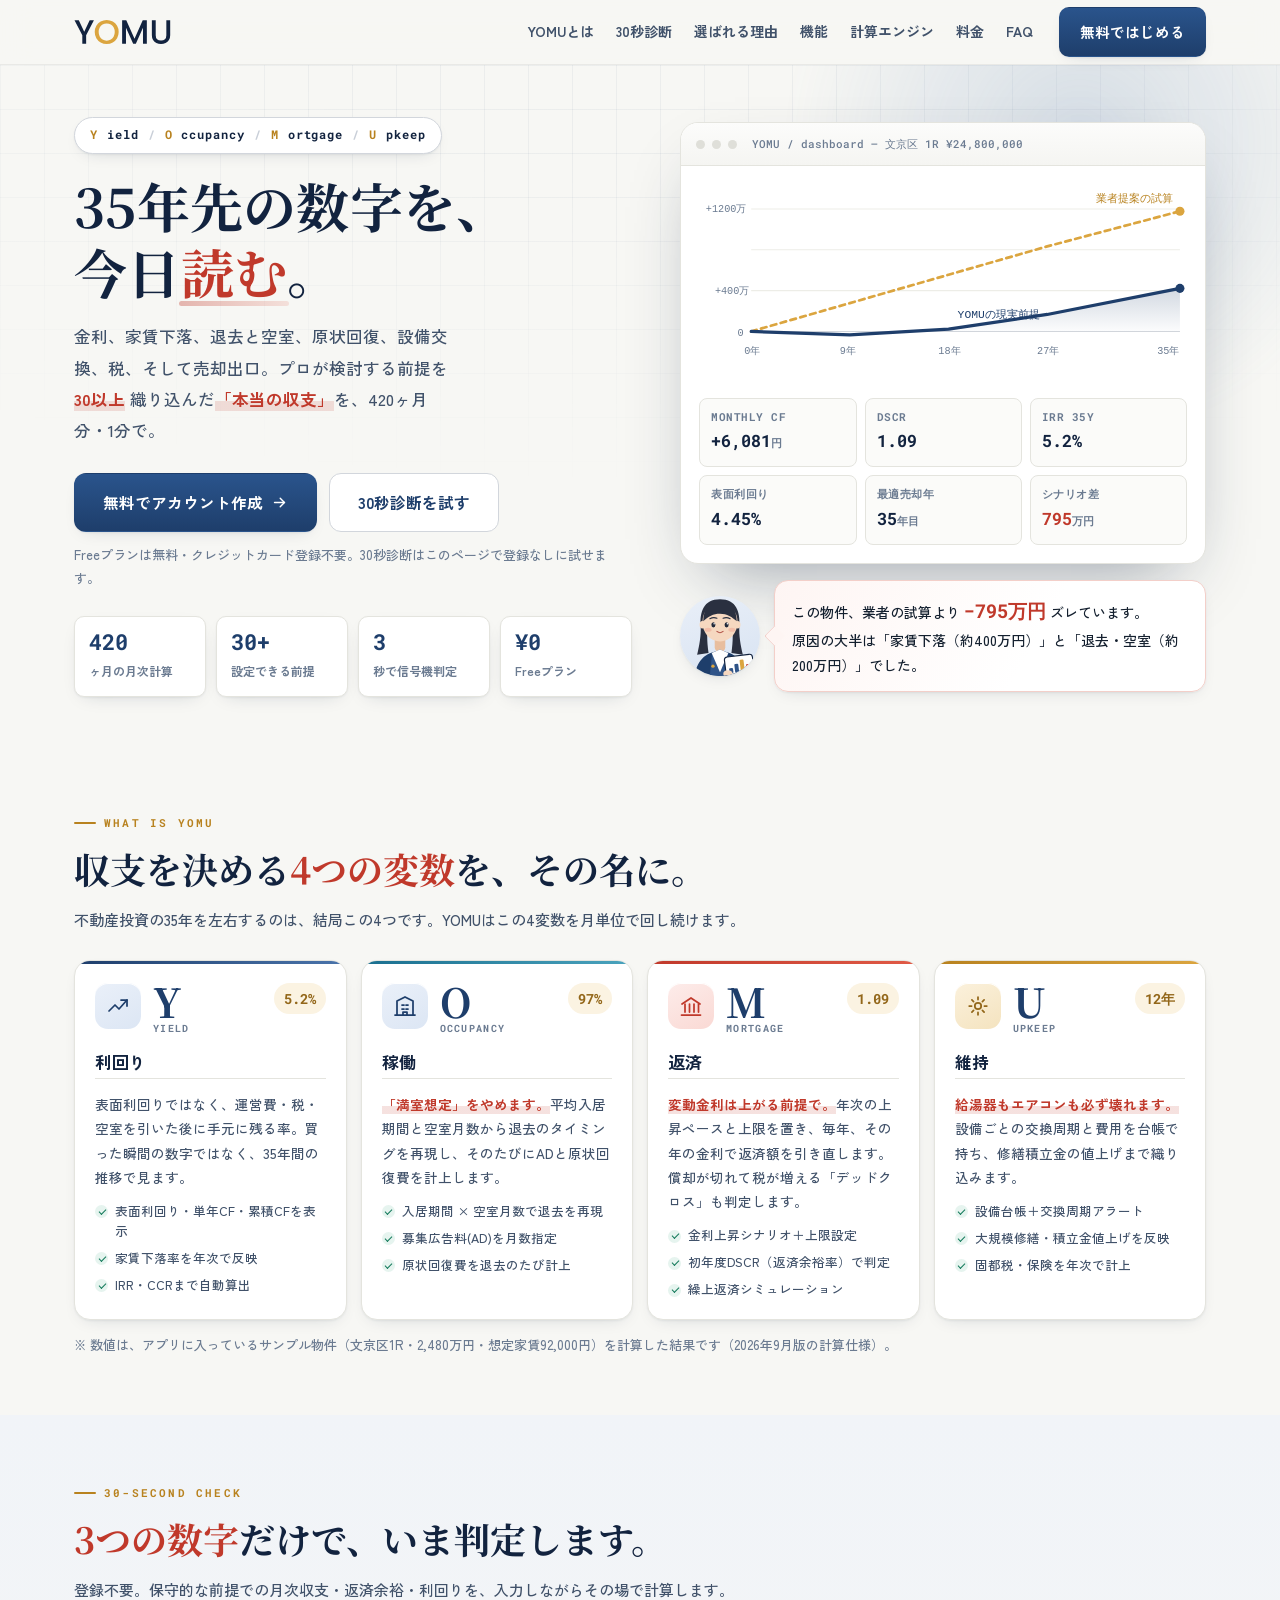
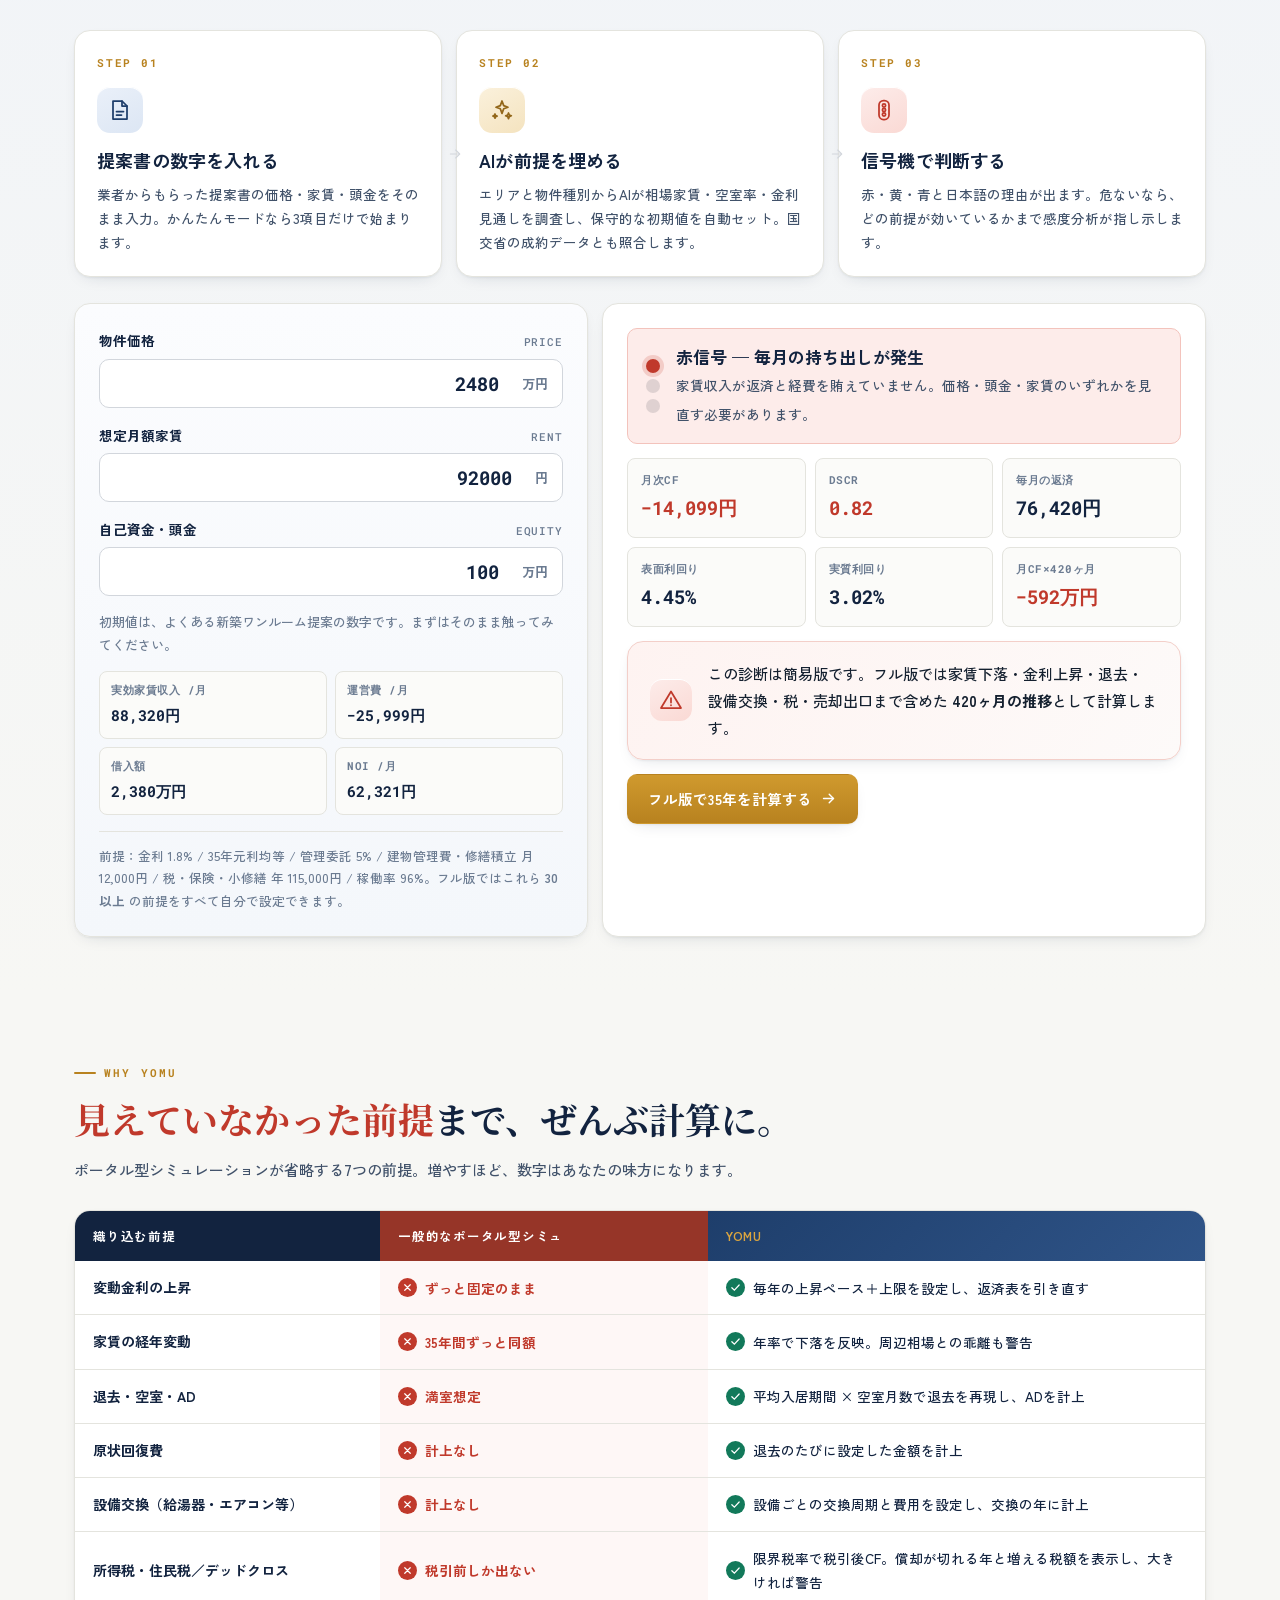
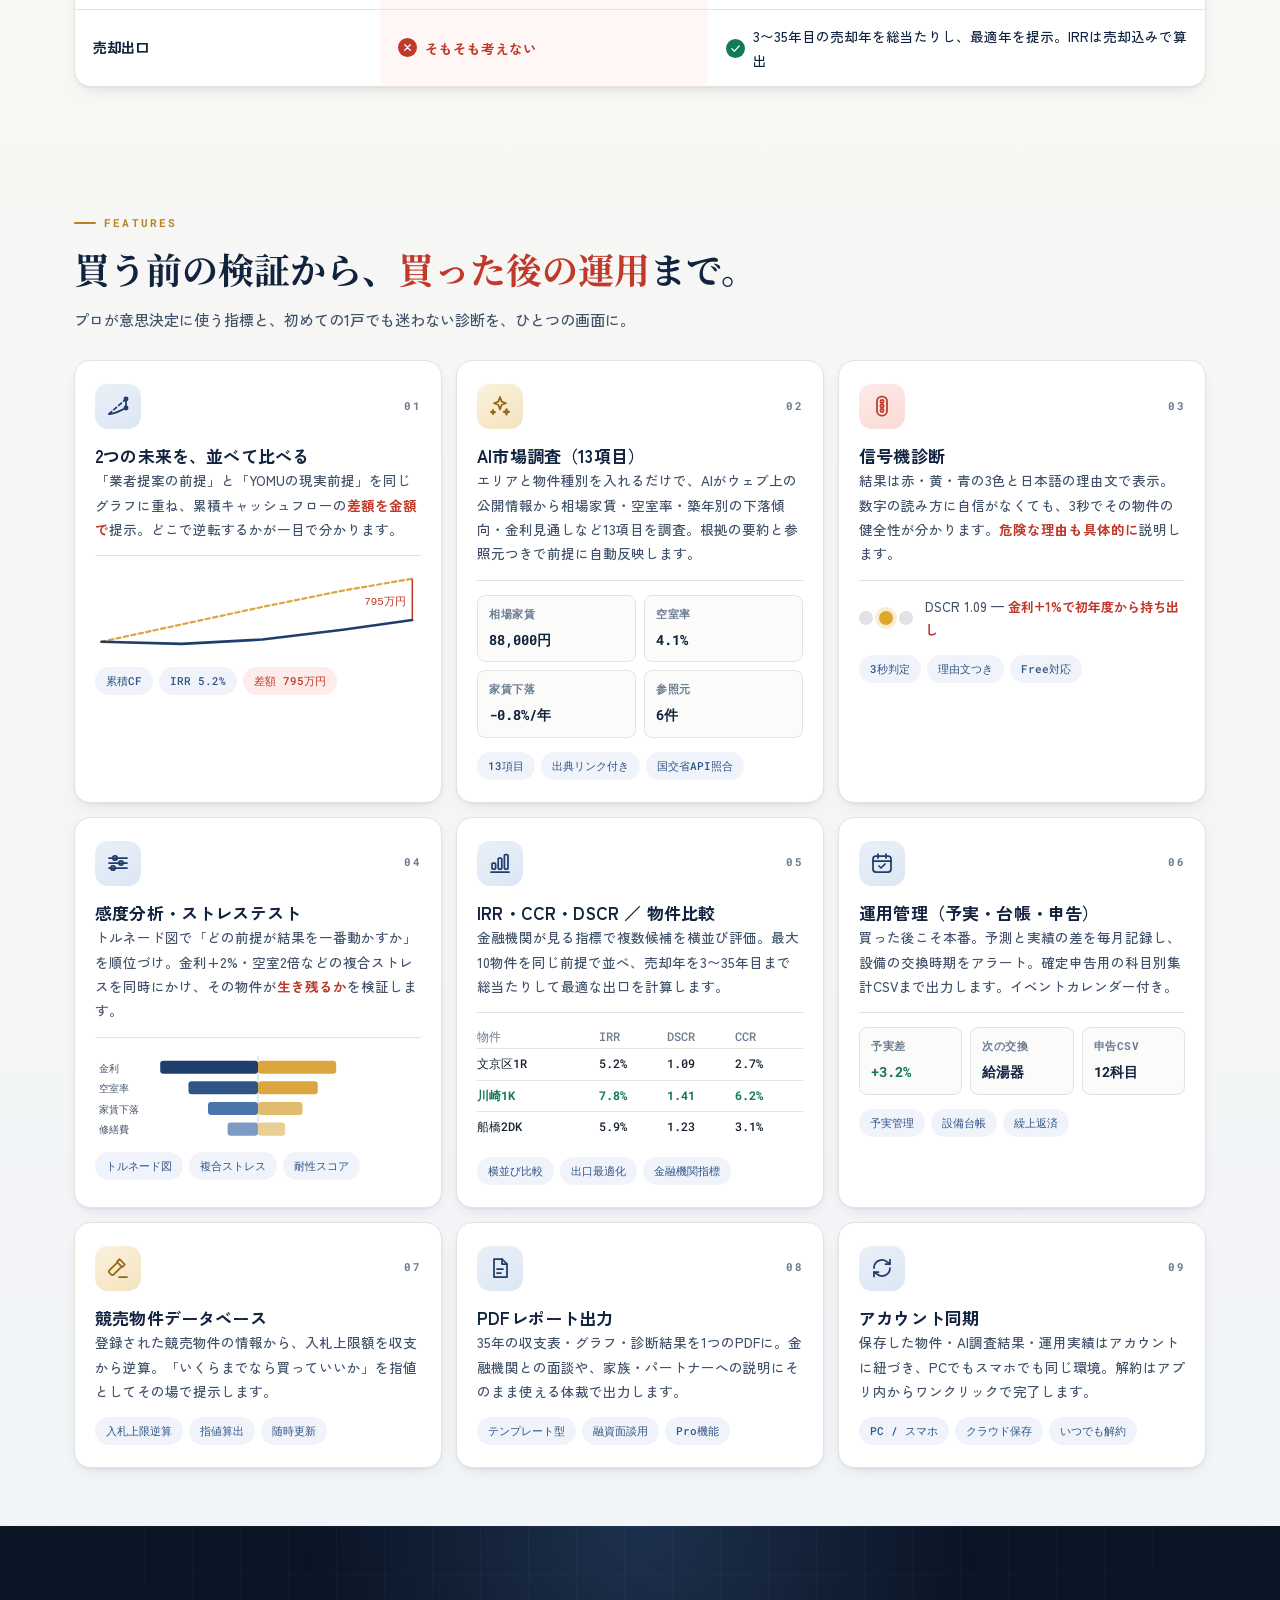
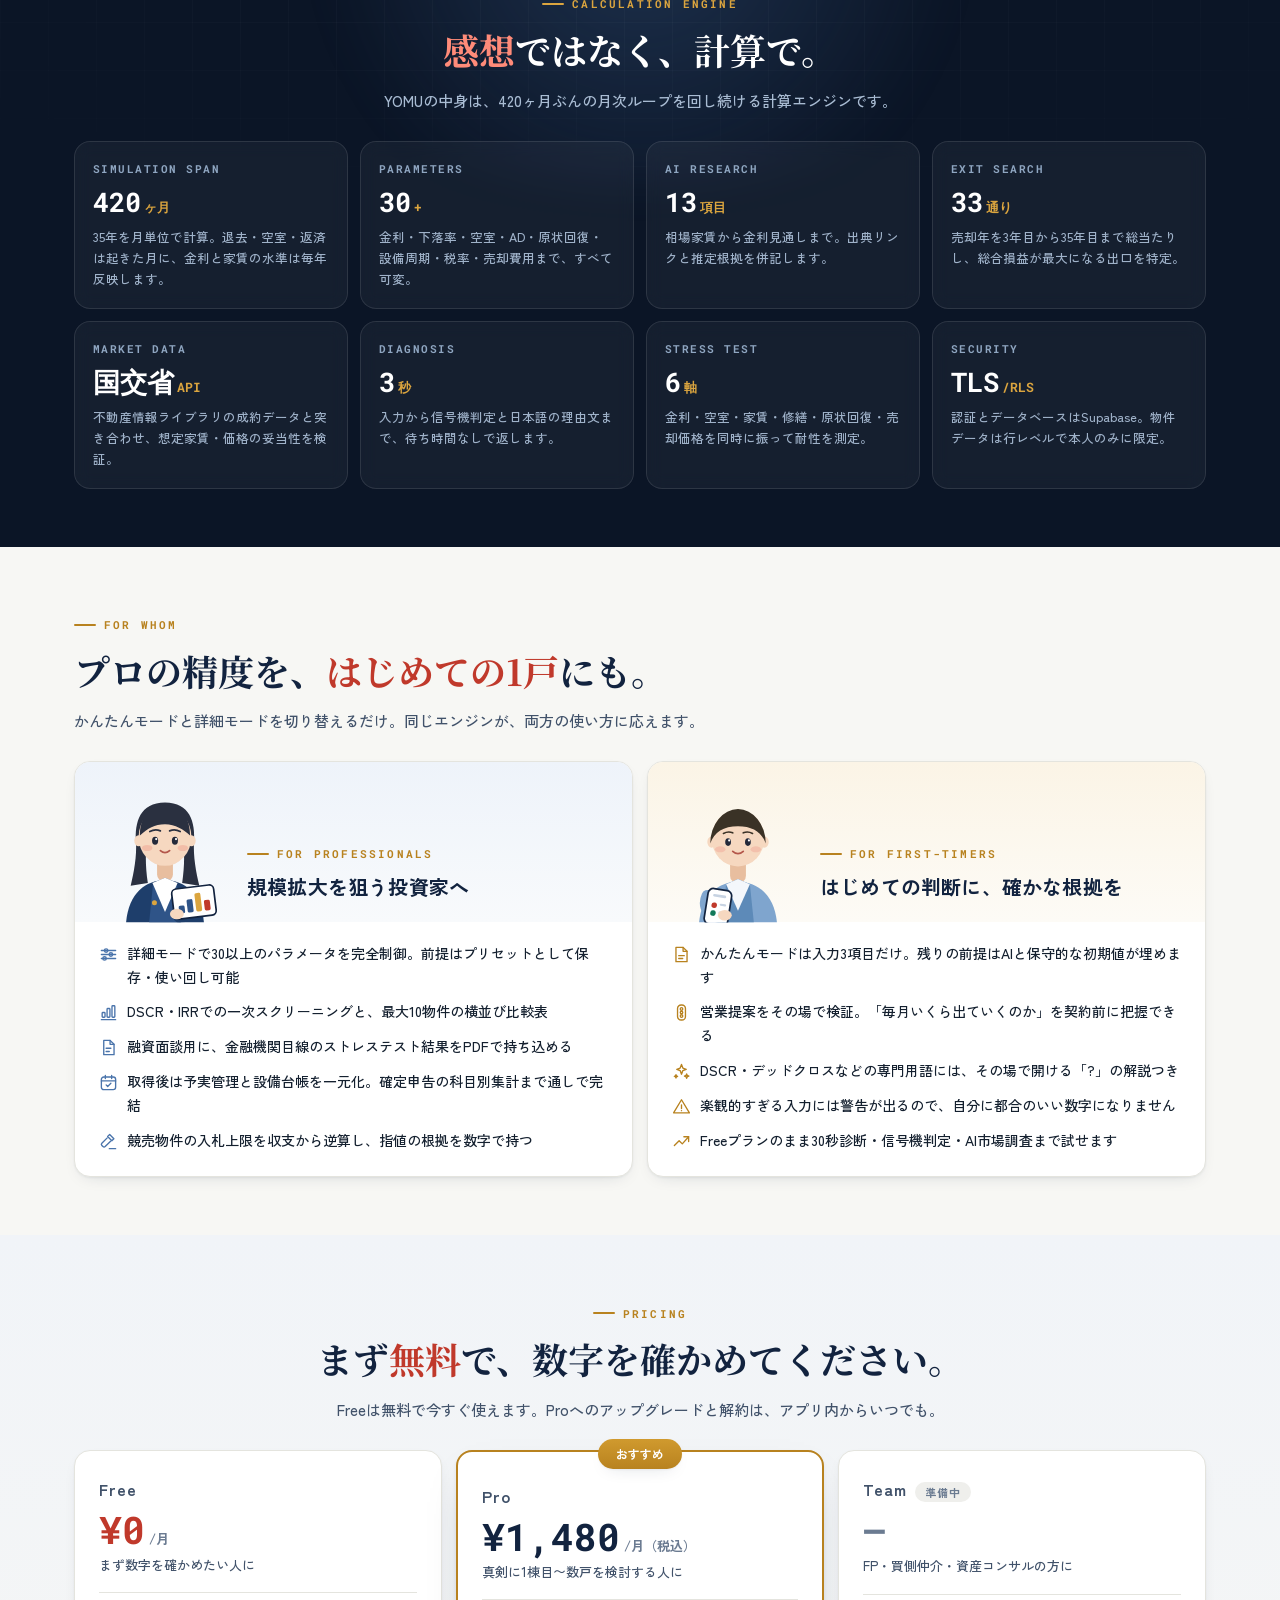
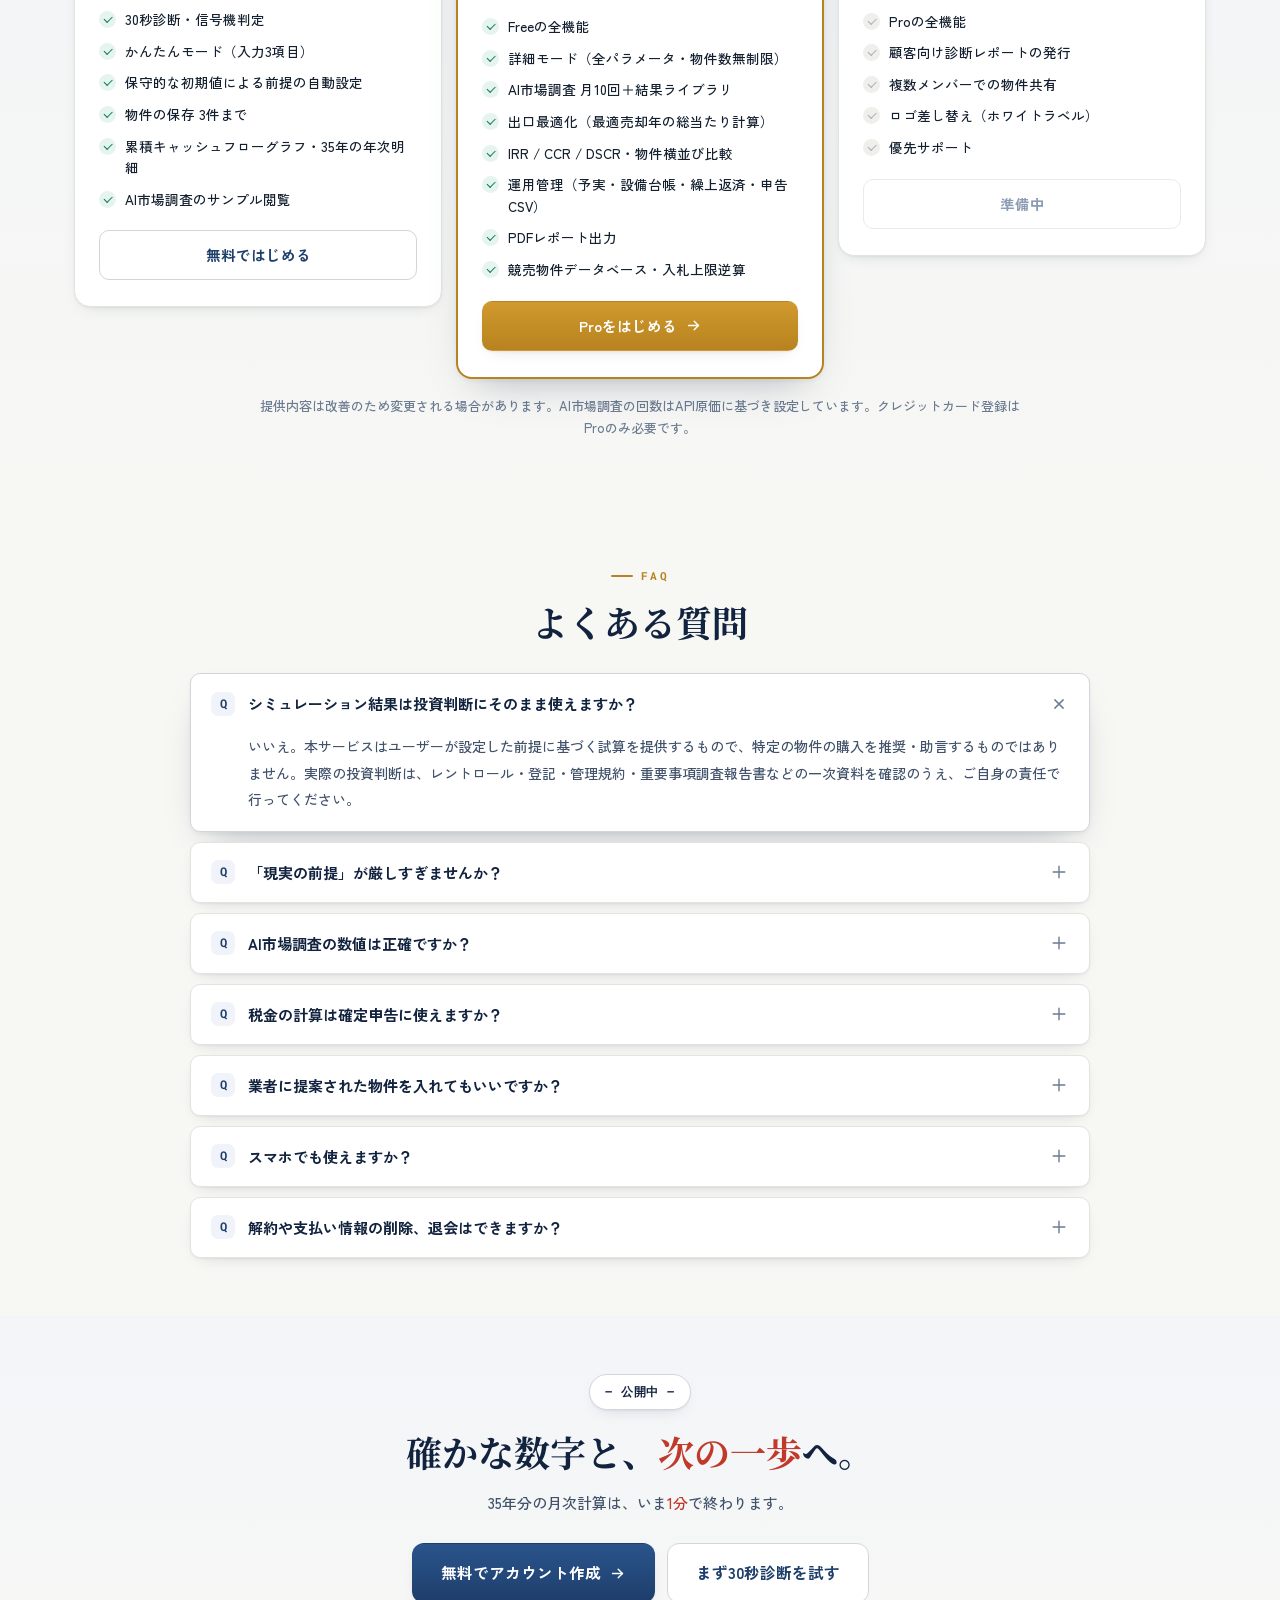
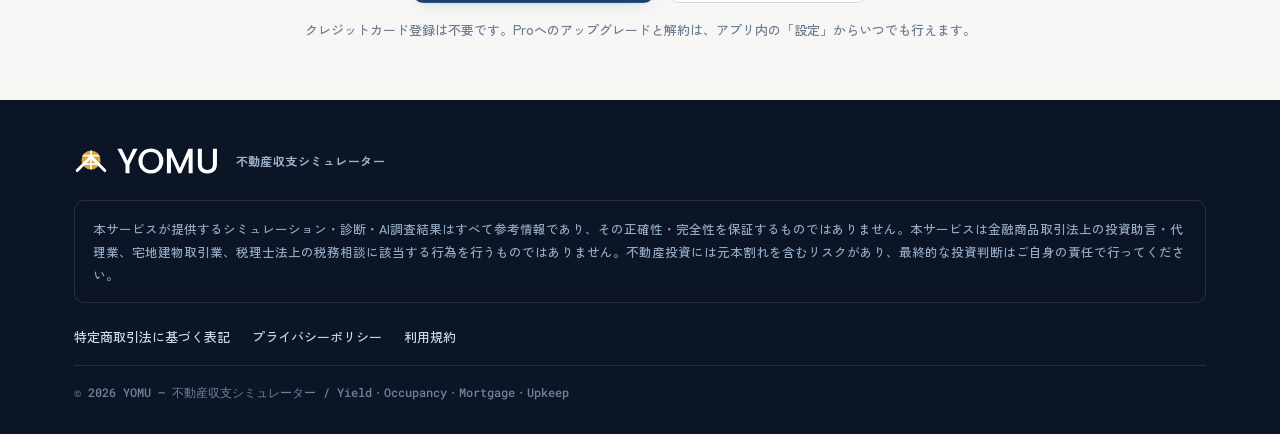
==== commit f66a59a9: "docs: update dead cross guidance" ====
--- a/index.html
+++ b/index.html
@@ -536,7 +536,7 @@
           <span class="chip">1.09</span>
         </div>
         <div class="jp">返済</div>
-        <p><em class="mk">変動金利は上がる前提で。</em>年次の上昇ペースと上限を置き、毎年、その年の金利で返済額を引き直します。</p>
+        <p><em class="mk">変動金利は上がる前提で。</em>年次の上昇ペースと上限を置き、毎年、その年の金利で返済額を引き直します。償却が切れて税が増える「デッドクロス」も判定します。</p>
         <ul><li>金利上昇シナリオ＋上限設定</li><li>初年度DSCR（返済余裕率）で判定</li><li>繰上返済シミュレーション</li></ul>
       </div>
       <div class="ycard">
@@ -621,7 +621,7 @@
         <tr><td>退去・空室・AD</td><td><span class="x"><span class="ic"><svg><use href="#i-x"/></svg></span>満室想定</span></td><td><span class="v"><span class="ic"><svg><use href="#i-check"/></svg></span>平均入居期間 × 空室月数で退去を再現し、ADを計上</span></td></tr>
         <tr><td>原状回復費</td><td><span class="x"><span class="ic"><svg><use href="#i-x"/></svg></span>計上なし</span></td><td><span class="v"><span class="ic"><svg><use href="#i-check"/></svg></span>退去のたびに設定した金額を計上</span></td></tr>
         <tr><td>設備交換（給湯器・エアコン等）</td><td><span class="x"><span class="ic"><svg><use href="#i-x"/></svg></span>計上なし</span></td><td><span class="v"><span class="ic"><svg><use href="#i-check"/></svg></span>設備ごとの交換周期と費用を設定し、交換の年に計上</span></td></tr>
-        <tr><td>所得税・住民税／デッドクロス</td><td><span class="x"><span class="ic"><svg><use href="#i-x"/></svg></span>税引前しか出ない</span></td><td><span class="v"><span class="ic"><svg><use href="#i-check"/></svg></span>限界税率で税引後CF。償却が切れた年からの税負担増も反映</span></td></tr>
+        <tr><td>所得税・住民税／デッドクロス</td><td><span class="x"><span class="ic"><svg><use href="#i-x"/></svg></span>税引前しか出ない</span></td><td><span class="v"><span class="ic"><svg><use href="#i-check"/></svg></span>限界税率で税引後CF。償却が切れる年と増える税額を表示し、大きければ警告</span></td></tr>
         <tr><td>売却出口</td><td><span class="x"><span class="ic"><svg><use href="#i-x"/></svg></span>そもそも考えない</span></td><td><span class="v"><span class="ic"><svg><use href="#i-check"/></svg></span>3〜35年目の売却年を総当たりし、最適年を提示。IRRは売却込みで算出</span></td></tr>
       </tbody>
     </table>
